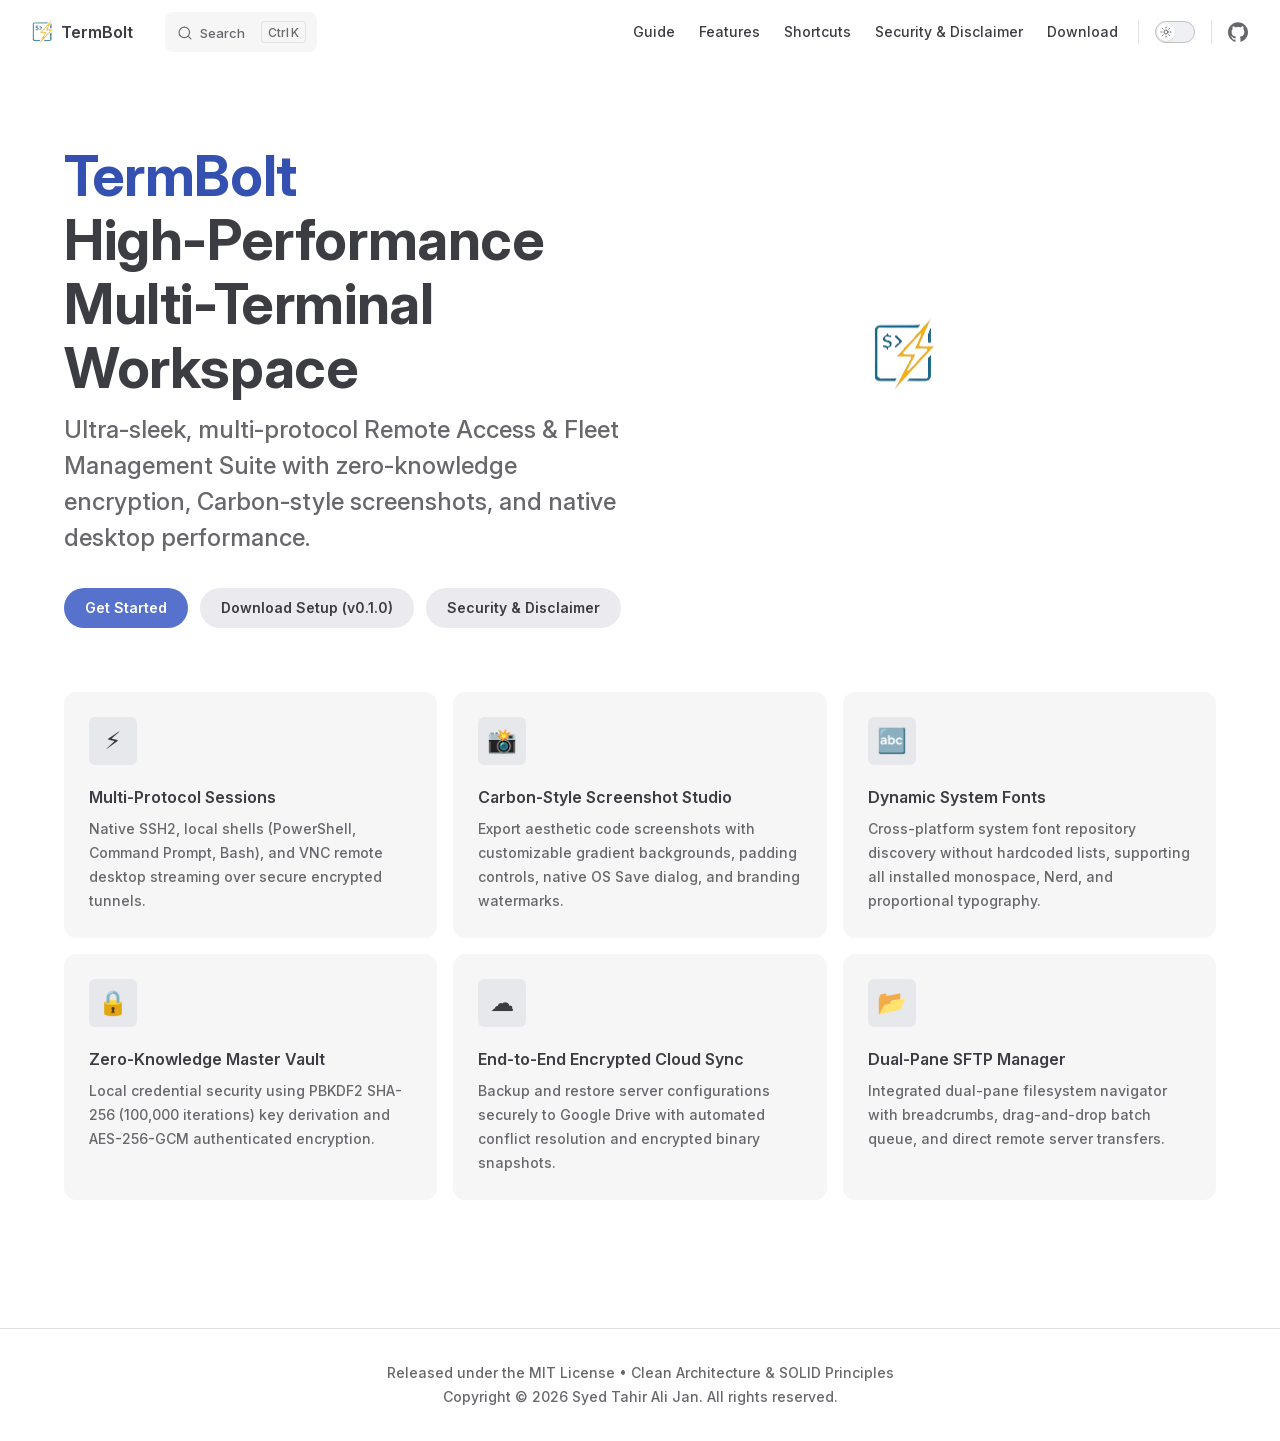
==== index.html @ c415c55a "deploy(docs): update online documentation for termbolt.tahirjan.com [skip ci] stahiralijan/termbolt@" ====
<!DOCTYPE html>
<html lang="en-US" dir="ltr">
  <head>
    <meta charset="utf-8">
    <meta name="viewport" content="width=device-width,initial-scale=1">
    <title>TermBolt</title>
    <meta name="description" content="High-Performance Multi-Terminal Remote Access & Fleet Management Suite">
    <meta name="generator" content="VitePress v1.6.4">
    <link rel="preload stylesheet" href="/assets/style.BhX5jokk.css" as="style">
    <link rel="preload stylesheet" href="/vp-icons.css" as="style">
    
    <script type="module" src="/assets/app.DdvWHDtt.js"></script>
    <link rel="preload" href="/assets/inter-roman-latin.Di8DUHzh.woff2" as="font" type="font/woff2" crossorigin="">
    <link rel="modulepreload" href="/assets/chunks/theme.2-axOR9T.js">
    <link rel="modulepreload" href="/assets/chunks/framework.mRCPFc5l.js">
    <link rel="modulepreload" href="/assets/index.md.B4Oilgg1.lean.js">
    <link rel="icon" type="image/png" href="/logo-32x32.png">
    <meta name="theme-color" content="#4f46e5">
    <meta property="og:type" content="website">
    <meta property="og:locale" content="en">
    <meta property="og:title" content="TermBolt — Remote Access Client">
    <meta property="og:site_name" content="TermBolt">
    <meta property="og:url" content="https://termbolt.tahirjan.com">
    <meta property="og:description" content="High-performance, ultra-sleek, multi-protocol Remote Access &amp; Terminal Management suite for Systems Administrators and Developers.">
    <script id="check-dark-mode">(()=>{const e=localStorage.getItem("vitepress-theme-appearance")||"auto",a=window.matchMedia("(prefers-color-scheme: dark)").matches;(!e||e==="auto"?a:e==="dark")&&document.documentElement.classList.add("dark")})();</script>
    <script id="check-mac-os">document.documentElement.classList.toggle("mac",/Mac|iPhone|iPod|iPad/i.test(navigator.platform));</script>
  </head>
  <body>
    <div id="app"><div class="Layout" data-v-5d98c3a5><!--[--><!--]--><!--[--><span tabindex="-1" data-v-0b0ada53></span><a href="#VPContent" class="VPSkipLink visually-hidden" data-v-0b0ada53>Skip to content</a><!--]--><!----><header class="VPNav" data-v-5d98c3a5 data-v-ae24b3ad><div class="VPNavBar" data-v-ae24b3ad data-v-6aa21345><div class="wrapper" data-v-6aa21345><div class="container" data-v-6aa21345><div class="title" data-v-6aa21345><div class="VPNavBarTitle" data-v-6aa21345 data-v-1168a8e4><a class="title" href="/" data-v-1168a8e4><!--[--><!--]--><!--[--><img class="VPImage logo" src="/logo-32x32.png" alt data-v-8426fc1a><!--]--><span data-v-1168a8e4>TermBolt</span><!--[--><!--]--></a></div></div><div class="content" data-v-6aa21345><div class="content-body" data-v-6aa21345><!--[--><!--]--><div class="VPNavBarSearch search" data-v-6aa21345><!--[--><!----><div id="local-search"><button type="button" class="DocSearch DocSearch-Button" aria-label="Search"><span class="DocSearch-Button-Container"><span class="vp-icon DocSearch-Search-Icon"></span><span class="DocSearch-Button-Placeholder">Search</span></span><span class="DocSearch-Button-Keys"><kbd class="DocSearch-Button-Key"></kbd><kbd class="DocSearch-Button-Key">K</kbd></span></button></div><!--]--></div><nav aria-labelledby="main-nav-aria-label" class="VPNavBarMenu menu" data-v-6aa21345 data-v-dc692963><span id="main-nav-aria-label" class="visually-hidden" data-v-dc692963> Main Navigation </span><!--[--><!--[--><a class="VPLink link VPNavBarMenuLink" href="/guide/getting-started" tabindex="0" data-v-dc692963 data-v-e56f3d57><!--[--><span data-v-e56f3d57>Guide</span><!--]--></a><!--]--><!--[--><a class="VPLink link VPNavBarMenuLink" href="/guide/features" tabindex="0" data-v-dc692963 data-v-e56f3d57><!--[--><span data-v-e56f3d57>Features</span><!--]--></a><!--]--><!--[--><a class="VPLink link VPNavBarMenuLink" href="/guide/shortcuts" tabindex="0" data-v-dc692963 data-v-e56f3d57><!--[--><span data-v-e56f3d57>Shortcuts</span><!--]--></a><!--]--><!--[--><a class="VPLink link VPNavBarMenuLink" href="/guide/security-disclaimer" tabindex="0" data-v-dc692963 data-v-e56f3d57><!--[--><span data-v-e56f3d57>Security & Disclaimer</span><!--]--></a><!--]--><!--[--><a class="VPLink link VPNavBarMenuLink" href="/guide/download" tabindex="0" data-v-dc692963 data-v-e56f3d57><!--[--><span data-v-e56f3d57>Download</span><!--]--></a><!--]--><!--]--></nav><!----><div class="VPNavBarAppearance appearance" data-v-6aa21345 data-v-6c893767><button class="VPSwitch VPSwitchAppearance" type="button" role="switch" title aria-checked="false" data-v-6c893767 data-v-5337faa4 data-v-1d5665e3><span class="check" data-v-1d5665e3><span class="icon" data-v-1d5665e3><!--[--><span class="vpi-sun sun" data-v-5337faa4></span><span class="vpi-moon moon" data-v-5337faa4></span><!--]--></span></span></button></div><div class="VPSocialLinks VPNavBarSocialLinks social-links" data-v-6aa21345 data-v-0394ad82 data-v-7bc22406><!--[--><a class="VPSocialLink no-icon" href="https://github.com/stahiralijan/termbolt-releases" aria-label="github" target="_blank" rel="noopener" data-v-7bc22406 data-v-bd121fe5><span class="vpi-social-github"></span></a><!--]--></div><div class="VPFlyout VPNavBarExtra extra" data-v-6aa21345 data-v-bb2aa2f0 data-v-cf11d7a2><button type="button" class="button" aria-haspopup="true" aria-expanded="false" aria-label="extra navigation" data-v-cf11d7a2><span class="vpi-more-horizontal icon" data-v-cf11d7a2></span></button><div class="menu" data-v-cf11d7a2><div class="VPMenu" data-v-cf11d7a2 data-v-b98bc113><!----><!--[--><!--[--><!----><div class="group" data-v-bb2aa2f0><div class="item appearance" data-v-bb2aa2f0><p class="label" data-v-bb2aa2f0>Appearance</p><div class="appearance-action" data-v-bb2aa2f0><button class="VPSwitch VPSwitchAppearance" type="button" role="switch" title aria-checked="false" data-v-bb2aa2f0 data-v-5337faa4 data-v-1d5665e3><span class="check" data-v-1d5665e3><span class="icon" data-v-1d5665e3><!--[--><span class="vpi-sun sun" data-v-5337faa4></span><span class="vpi-moon moon" data-v-5337faa4></span><!--]--></span></span></button></div></div></div><div class="group" data-v-bb2aa2f0><div class="item social-links" data-v-bb2aa2f0><div class="VPSocialLinks social-links-list" data-v-bb2aa2f0 data-v-7bc22406><!--[--><a class="VPSocialLink no-icon" href="https://github.com/stahiralijan/termbolt-releases" aria-label="github" target="_blank" rel="noopener" data-v-7bc22406 data-v-bd121fe5><span class="vpi-social-github"></span></a><!--]--></div></div></div><!--]--><!--]--></div></div></div><!--[--><!--]--><button type="button" class="VPNavBarHamburger hamburger" aria-label="mobile navigation" aria-expanded="false" aria-controls="VPNavScreen" data-v-6aa21345 data-v-e5dd9c1c><span class="container" data-v-e5dd9c1c><span class="top" data-v-e5dd9c1c></span><span class="middle" data-v-e5dd9c1c></span><span class="bottom" data-v-e5dd9c1c></span></span></button></div></div></div></div><div class="divider" data-v-6aa21345><div class="divider-line" data-v-6aa21345></div></div></div><!----></header><!----><!----><div class="VPContent is-home" id="VPContent" data-v-5d98c3a5 data-v-1428d186><div class="VPHome" data-v-1428d186 data-v-8b561e3d><!--[--><!--]--><div class="VPHero has-image VPHomeHero" data-v-8b561e3d data-v-4f9c455b><div class="container" data-v-4f9c455b><div class="main" data-v-4f9c455b><!--[--><!--]--><!--[--><h1 class="heading" data-v-4f9c455b><span class="name clip" data-v-4f9c455b>TermBolt</span><span class="text" data-v-4f9c455b>High-Performance Multi-Terminal Workspace</span></h1><p class="tagline" data-v-4f9c455b>Ultra-sleek, multi-protocol Remote Access & Fleet Management Suite with zero-knowledge encryption, Carbon-style screenshots, and native desktop performance.</p><!--]--><!--[--><!--]--><div class="actions" data-v-4f9c455b><!--[--><div class="action" data-v-4f9c455b><a class="VPButton medium brand" href="/guide/getting-started" data-v-4f9c455b data-v-fa7799d5>Get Started</a></div><div class="action" data-v-4f9c455b><a class="VPButton medium alt" href="/guide/download" data-v-4f9c455b data-v-fa7799d5>Download Setup (v0.1.0)</a></div><div class="action" data-v-4f9c455b><a class="VPButton medium alt" href="/guide/security-disclaimer" data-v-4f9c455b data-v-fa7799d5>Security &amp; Disclaimer</a></div><!--]--></div><!--[--><!--]--></div><div class="image" data-v-4f9c455b><div class="image-container" data-v-4f9c455b><div class="image-bg" data-v-4f9c455b></div><!--[--><!--[--><img class="VPImage image-src" src="/logo-64x64.png" alt="TermBolt Logo" data-v-8426fc1a><!--]--><!--]--></div></div></div></div><!--[--><!--]--><!--[--><!--]--><div class="VPFeatures VPHomeFeatures" data-v-8b561e3d data-v-a6181336><div class="container" data-v-a6181336><div class="items" data-v-a6181336><!--[--><div class="grid-6 item" data-v-a6181336><div class="VPLink no-icon VPFeature" data-v-a6181336 data-v-a3976bdc><!--[--><article class="box" data-v-a3976bdc><div class="icon" data-v-a3976bdc>⚡</div><h2 class="title" data-v-a3976bdc>Multi-Protocol Sessions</h2><p class="details" data-v-a3976bdc>Native SSH2, local shells (PowerShell, Command Prompt, Bash), and VNC remote desktop streaming over secure encrypted tunnels.</p><!----></article><!--]--></div></div><div class="grid-6 item" data-v-a6181336><div class="VPLink no-icon VPFeature" data-v-a6181336 data-v-a3976bdc><!--[--><article class="box" data-v-a3976bdc><div class="icon" data-v-a3976bdc>📸</div><h2 class="title" data-v-a3976bdc>Carbon-Style Screenshot Studio</h2><p class="details" data-v-a3976bdc>Export aesthetic code screenshots with customizable gradient backgrounds, padding controls, native OS Save dialog, and branding watermarks.</p><!----></article><!--]--></div></div><div class="grid-6 item" data-v-a6181336><div class="VPLink no-icon VPFeature" data-v-a6181336 data-v-a3976bdc><!--[--><article class="box" data-v-a3976bdc><div class="icon" data-v-a3976bdc>🔤</div><h2 class="title" data-v-a3976bdc>Dynamic System Fonts</h2><p class="details" data-v-a3976bdc>Cross-platform system font repository discovery without hardcoded lists, supporting all installed monospace, Nerd, and proportional typography.</p><!----></article><!--]--></div></div><div class="grid-6 item" data-v-a6181336><div class="VPLink no-icon VPFeature" data-v-a6181336 data-v-a3976bdc><!--[--><article class="box" data-v-a3976bdc><div class="icon" data-v-a3976bdc>🔒</div><h2 class="title" data-v-a3976bdc>Zero-Knowledge Master Vault</h2><p class="details" data-v-a3976bdc>Local credential security using PBKDF2 SHA-256 (100,000 iterations) key derivation and AES-256-GCM authenticated encryption.</p><!----></article><!--]--></div></div><div class="grid-6 item" data-v-a6181336><div class="VPLink no-icon VPFeature" data-v-a6181336 data-v-a3976bdc><!--[--><article class="box" data-v-a3976bdc><div class="icon" data-v-a3976bdc>☁️</div><h2 class="title" data-v-a3976bdc>End-to-End Encrypted Cloud Sync</h2><p class="details" data-v-a3976bdc>Backup and restore server configurations securely to Google Drive with automated conflict resolution and encrypted binary snapshots.</p><!----></article><!--]--></div></div><div class="grid-6 item" data-v-a6181336><div class="VPLink no-icon VPFeature" data-v-a6181336 data-v-a3976bdc><!--[--><article class="box" data-v-a3976bdc><div class="icon" data-v-a3976bdc>📂</div><h2 class="title" data-v-a3976bdc>Dual-Pane SFTP Manager</h2><p class="details" data-v-a3976bdc>Integrated dual-pane filesystem navigator with breadcrumbs, drag-and-drop batch queue, and direct remote server transfers.</p><!----></article><!--]--></div></div><!--]--></div></div></div><!--[--><!--]--><div class="vp-doc container" style="" data-v-8b561e3d data-v-8e2d4988><!--[--><div style="position:relative;" data-v-8b561e3d><div></div></div><!--]--></div></div></div><footer class="VPFooter" data-v-5d98c3a5 data-v-e315a0ad><div class="container" data-v-e315a0ad><p class="message" data-v-e315a0ad>Released under the MIT License • Clean Architecture & SOLID Principles</p><p class="copyright" data-v-e315a0ad>Copyright © 2026 Syed Tahir Ali Jan. All rights reserved.</p></div></footer><!--[--><!--]--></div></div>
    <script>window.__VP_HASH_MAP__=JSON.parse("{\"guide_download.md\":\"Bgi9NzKR\",\"guide_features.md\":\"CIAqzpd2\",\"guide_getting-started.md\":\"B62dYmYU\",\"guide_security-disclaimer.md\":\"BkVj3K8o\",\"guide_shortcuts.md\":\"BrjGb_qy\",\"index.md\":\"B4Oilgg1\"}");window.__VP_SITE_DATA__=JSON.parse("{\"lang\":\"en-US\",\"dir\":\"ltr\",\"title\":\"TermBolt\",\"description\":\"High-Performance Multi-Terminal Remote Access & Fleet Management Suite\",\"base\":\"/\",\"head\":[],\"router\":{\"prefetchLinks\":true},\"appearance\":true,\"themeConfig\":{\"logo\":\"/logo-32x32.png\",\"siteTitle\":\"TermBolt\",\"nav\":[{\"text\":\"Guide\",\"link\":\"/guide/getting-started\"},{\"text\":\"Features\",\"link\":\"/guide/features\"},{\"text\":\"Shortcuts\",\"link\":\"/guide/shortcuts\"},{\"text\":\"Security & Disclaimer\",\"link\":\"/guide/security-disclaimer\"},{\"text\":\"Download\",\"link\":\"/guide/download\"}],\"sidebar\":[{\"text\":\"Getting Started\",\"items\":[{\"text\":\"Introduction & Setup\",\"link\":\"/guide/getting-started\"},{\"text\":\"Core Features Tour\",\"link\":\"/guide/features\"},{\"text\":\"Keyboard Shortcuts\",\"link\":\"/guide/shortcuts\"}]},{\"text\":\"Operations & Tools\",\"items\":[{\"text\":\"Terminal Screenshot Studio\",\"link\":\"/guide/features#screenshot-studio\"},{\"text\":\"System Font Management\",\"link\":\"/guide/features#system-fonts\"},{\"text\":\"Encrypted Master Vault\",\"link\":\"/guide/features#master-vault\"},{\"text\":\"Cloud Storage Sync\",\"link\":\"/guide/features#cloud-sync\"},{\"text\":\"Dual-Pane SFTP Manager\",\"link\":\"/guide/features#sftp-manager\"}]},{\"text\":\"Trust & Releases\",\"items\":[{\"text\":\"Security & Disclaimer\",\"link\":\"/guide/security-disclaimer\"},{\"text\":\"Download Latest Release\",\"link\":\"/guide/download\"}]}],\"socialLinks\":[{\"icon\":\"github\",\"link\":\"https://github.com/stahiralijan/termbolt-releases\"}],\"footer\":{\"message\":\"Released under the MIT License • Clean Architecture & SOLID Principles\",\"copyright\":\"Copyright © 2026 Syed Tahir Ali Jan. All rights reserved.\"},\"search\":{\"provider\":\"local\"}},\"locales\":{},\"scrollOffset\":134,\"cleanUrls\":true}");</script>
    
  </body>
</html>
---- assets/style.BhX5jokk.css ----
@font-face{font-family:Inter;font-style:normal;font-weight:100 900;font-display:swap;src:url(/assets/inter-roman-cyrillic-ext.BBPuwvHQ.woff2) format("woff2");unicode-range:U+0460-052F,U+1C80-1C88,U+20B4,U+2DE0-2DFF,U+A640-A69F,U+FE2E-FE2F}@font-face{font-family:Inter;font-style:normal;font-weight:100 900;font-display:swap;src:url(/assets/inter-roman-cyrillic.C5lxZ8CY.woff2) format("woff2");unicode-range:U+0301,U+0400-045F,U+0490-0491,U+04B0-04B1,U+2116}@font-face{font-family:Inter;font-style:normal;font-weight:100 900;font-display:swap;src:url(/assets/inter-roman-greek-ext.CqjqNYQ-.woff2) format("woff2");unicode-range:U+1F00-1FFF}@font-face{font-family:Inter;font-style:normal;font-weight:100 900;font-display:swap;src:url(/assets/inter-roman-greek.BBVDIX6e.woff2) format("woff2");unicode-range:U+0370-0377,U+037A-037F,U+0384-038A,U+038C,U+038E-03A1,U+03A3-03FF}@font-face{font-family:Inter;font-style:normal;font-weight:100 900;font-display:swap;src:url(/assets/inter-roman-vietnamese.BjW4sHH5.woff2) format("woff2");unicode-range:U+0102-0103,U+0110-0111,U+0128-0129,U+0168-0169,U+01A0-01A1,U+01AF-01B0,U+0300-0301,U+0303-0304,U+0308-0309,U+0323,U+0329,U+1EA0-1EF9,U+20AB}@font-face{font-family:Inter;font-style:normal;font-weight:100 900;font-display:swap;src:url(/assets/inter-roman-latin-ext.4ZJIpNVo.woff2) format("woff2");unicode-range:U+0100-02AF,U+0304,U+0308,U+0329,U+1E00-1E9F,U+1EF2-1EFF,U+2020,U+20A0-20AB,U+20AD-20C0,U+2113,U+2C60-2C7F,U+A720-A7FF}@font-face{font-family:Inter;font-style:normal;font-weight:100 900;font-display:swap;src:url(/assets/inter-roman-latin.Di8DUHzh.woff2) format("woff2");unicode-range:U+0000-00FF,U+0131,U+0152-0153,U+02BB-02BC,U+02C6,U+02DA,U+02DC,U+0304,U+0308,U+0329,U+2000-206F,U+2074,U+20AC,U+2122,U+2191,U+2193,U+2212,U+2215,U+FEFF,U+FFFD}@font-face{font-family:Inter;font-style:italic;font-weight:100 900;font-display:swap;src:url(/assets/inter-italic-cyrillic-ext.r48I6akx.woff2) format("woff2");unicode-range:U+0460-052F,U+1C80-1C88,U+20B4,U+2DE0-2DFF,U+A640-A69F,U+FE2E-FE2F}@font-face{font-family:Inter;font-style:italic;font-weight:100 900;font-display:swap;src:url(/assets/inter-italic-cyrillic.By2_1cv3.woff2) format("woff2");unicode-range:U+0301,U+0400-045F,U+0490-0491,U+04B0-04B1,U+2116}@font-face{font-family:Inter;font-style:italic;font-weight:100 900;font-display:swap;src:url(/assets/inter-italic-greek-ext.1u6EdAuj.woff2) format("woff2");unicode-range:U+1F00-1FFF}@font-face{font-family:Inter;font-style:italic;font-weight:100 900;font-display:swap;src:url(/assets/inter-italic-greek.DJ8dCoTZ.woff2) format("woff2");unicode-range:U+0370-0377,U+037A-037F,U+0384-038A,U+038C,U+038E-03A1,U+03A3-03FF}@font-face{font-family:Inter;font-style:italic;font-weight:100 900;font-display:swap;src:url(/assets/inter-italic-vietnamese.BSbpV94h.woff2) format("woff2");unicode-range:U+0102-0103,U+0110-0111,U+0128-0129,U+0168-0169,U+01A0-01A1,U+01AF-01B0,U+0300-0301,U+0303-0304,U+0308-0309,U+0323,U+0329,U+1EA0-1EF9,U+20AB}@font-face{font-family:Inter;font-style:italic;font-weight:100 900;font-display:swap;src:url(/assets/inter-italic-latin-ext.CN1xVJS-.woff2) format("woff2");unicode-range:U+0100-02AF,U+0304,U+0308,U+0329,U+1E00-1E9F,U+1EF2-1EFF,U+2020,U+20A0-20AB,U+20AD-20C0,U+2113,U+2C60-2C7F,U+A720-A7FF}@font-face{font-family:Inter;font-style:italic;font-weight:100 900;font-display:swap;src:url(/assets/inter-italic-latin.C2AdPX0b.woff2) format("woff2");unicode-range:U+0000-00FF,U+0131,U+0152-0153,U+02BB-02BC,U+02C6,U+02DA,U+02DC,U+0304,U+0308,U+0329,U+2000-206F,U+2074,U+20AC,U+2122,U+2191,U+2193,U+2212,U+2215,U+FEFF,U+FFFD}@font-face{font-family:Punctuation SC;font-weight:400;src:local("PingFang SC Regular"),local("Noto Sans CJK SC"),local("Microsoft YaHei");unicode-range:U+201C,U+201D,U+2018,U+2019,U+2E3A,U+2014,U+2013,U+2026,U+00B7,U+007E,U+002F}@font-face{font-family:Punctuation SC;font-weight:500;src:local("PingFang SC Medium"),local("Noto Sans CJK SC"),local("Microsoft YaHei");unicode-range:U+201C,U+201D,U+2018,U+2019,U+2E3A,U+2014,U+2013,U+2026,U+00B7,U+007E,U+002F}@font-face{font-family:Punctuation SC;font-weight:600;src:local("PingFang SC Semibold"),local("Noto Sans CJK SC Bold"),local("Microsoft YaHei Bold");unicode-range:U+201C,U+201D,U+2018,U+2019,U+2E3A,U+2014,U+2013,U+2026,U+00B7,U+007E,U+002F}@font-face{font-family:Punctuation SC;font-weight:700;src:local("PingFang SC Semibold"),local("Noto Sans CJK SC Bold"),local("Microsoft YaHei Bold");unicode-range:U+201C,U+201D,U+2018,U+2019,U+2E3A,U+2014,U+2013,U+2026,U+00B7,U+007E,U+002F}:root{--vp-c-white: #ffffff;--vp-c-black: #000000;--vp-c-neutral: var(--vp-c-black);--vp-c-neutral-inverse: var(--vp-c-white)}.dark{--vp-c-neutral: var(--vp-c-white);--vp-c-neutral-inverse: var(--vp-c-black)}:root{--vp-c-gray-1: #dddde3;--vp-c-gray-2: #e4e4e9;--vp-c-gray-3: #ebebef;--vp-c-gray-soft: rgba(142, 150, 170, .14);--vp-c-indigo-1: #3451b2;--vp-c-indigo-2: #3a5ccc;--vp-c-indigo-3: #5672cd;--vp-c-indigo-soft: rgba(100, 108, 255, .14);--vp-c-purple-1: #6f42c1;--vp-c-purple-2: #7e4cc9;--vp-c-purple-3: #8e5cd9;--vp-c-purple-soft: rgba(159, 122, 234, .14);--vp-c-green-1: #18794e;--vp-c-green-2: #299764;--vp-c-green-3: #30a46c;--vp-c-green-soft: rgba(16, 185, 129, .14);--vp-c-yellow-1: #915930;--vp-c-yellow-2: #946300;--vp-c-yellow-3: #9f6a00;--vp-c-yellow-soft: rgba(234, 179, 8, .14);--vp-c-red-1: #b8272c;--vp-c-red-2: #d5393e;--vp-c-red-3: #e0575b;--vp-c-red-soft: rgba(244, 63, 94, .14);--vp-c-sponsor: #db2777}.dark{--vp-c-gray-1: #515c67;--vp-c-gray-2: #414853;--vp-c-gray-3: #32363f;--vp-c-gray-soft: rgba(101, 117, 133, .16);--vp-c-indigo-1: #a8b1ff;--vp-c-indigo-2: #5c73e7;--vp-c-indigo-3: #3e63dd;--vp-c-indigo-soft: rgba(100, 108, 255, .16);--vp-c-purple-1: #c8abfa;--vp-c-purple-2: #a879e6;--vp-c-purple-3: #8e5cd9;--vp-c-purple-soft: rgba(159, 122, 234, .16);--vp-c-green-1: #3dd68c;--vp-c-green-2: #30a46c;--vp-c-green-3: #298459;--vp-c-green-soft: rgba(16, 185, 129, .16);--vp-c-yellow-1: #f9b44e;--vp-c-yellow-2: #da8b17;--vp-c-yellow-3: #a46a0a;--vp-c-yellow-soft: rgba(234, 179, 8, .16);--vp-c-red-1: #f66f81;--vp-c-red-2: #f14158;--vp-c-red-3: #b62a3c;--vp-c-red-soft: rgba(244, 63, 94, .16)}:root{--vp-c-bg: #ffffff;--vp-c-bg-alt: #f6f6f7;--vp-c-bg-elv: #ffffff;--vp-c-bg-soft: #f6f6f7}.dark{--vp-c-bg: #1b1b1f;--vp-c-bg-alt: #161618;--vp-c-bg-elv: #202127;--vp-c-bg-soft: #202127}:root{--vp-c-border: #c2c2c4;--vp-c-divider: #e2e2e3;--vp-c-gutter: #e2e2e3}.dark{--vp-c-border: #3c3f44;--vp-c-divider: #2e2e32;--vp-c-gutter: #000000}:root{--vp-c-text-1: #3c3c43;--vp-c-text-2: #67676c;--vp-c-text-3: #929295}.dark{--vp-c-text-1: #dfdfd6;--vp-c-text-2: #98989f;--vp-c-text-3: #6a6a71}:root{--vp-c-default-1: var(--vp-c-gray-1);--vp-c-default-2: var(--vp-c-gray-2);--vp-c-default-3: var(--vp-c-gray-3);--vp-c-default-soft: var(--vp-c-gray-soft);--vp-c-brand-1: var(--vp-c-indigo-1);--vp-c-brand-2: var(--vp-c-indigo-2);--vp-c-brand-3: var(--vp-c-indigo-3);--vp-c-brand-soft: var(--vp-c-indigo-soft);--vp-c-brand: var(--vp-c-brand-1);--vp-c-tip-1: var(--vp-c-brand-1);--vp-c-tip-2: var(--vp-c-brand-2);--vp-c-tip-3: var(--vp-c-brand-3);--vp-c-tip-soft: var(--vp-c-brand-soft);--vp-c-note-1: var(--vp-c-brand-1);--vp-c-note-2: var(--vp-c-brand-2);--vp-c-note-3: var(--vp-c-brand-3);--vp-c-note-soft: var(--vp-c-brand-soft);--vp-c-success-1: var(--vp-c-green-1);--vp-c-success-2: var(--vp-c-green-2);--vp-c-success-3: var(--vp-c-green-3);--vp-c-success-soft: var(--vp-c-green-soft);--vp-c-important-1: var(--vp-c-purple-1);--vp-c-important-2: var(--vp-c-purple-2);--vp-c-important-3: var(--vp-c-purple-3);--vp-c-important-soft: var(--vp-c-purple-soft);--vp-c-warning-1: var(--vp-c-yellow-1);--vp-c-warning-2: var(--vp-c-yellow-2);--vp-c-warning-3: var(--vp-c-yellow-3);--vp-c-warning-soft: var(--vp-c-yellow-soft);--vp-c-danger-1: var(--vp-c-red-1);--vp-c-danger-2: var(--vp-c-red-2);--vp-c-danger-3: var(--vp-c-red-3);--vp-c-danger-soft: var(--vp-c-red-soft);--vp-c-caution-1: var(--vp-c-red-1);--vp-c-caution-2: var(--vp-c-red-2);--vp-c-caution-3: var(--vp-c-red-3);--vp-c-caution-soft: var(--vp-c-red-soft)}:root{--vp-font-family-base: "Inter", ui-sans-serif, system-ui, sans-serif, "Apple Color Emoji", "Segoe UI Emoji", "Segoe UI Symbol", "Noto Color Emoji";--vp-font-family-mono: ui-monospace, "Menlo", "Monaco", "Consolas", "Liberation Mono", "Courier New", monospace;font-optical-sizing:auto}:root:where(:lang(zh)){--vp-font-family-base: "Punctuation SC", "Inter", ui-sans-serif, system-ui, sans-serif, "Apple Color Emoji", "Segoe UI Emoji", "Segoe UI Symbol", "Noto Color Emoji"}:root{--vp-shadow-1: 0 1px 2px rgba(0, 0, 0, .04), 0 1px 2px rgba(0, 0, 0, .06);--vp-shadow-2: 0 3px 12px rgba(0, 0, 0, .07), 0 1px 4px rgba(0, 0, 0, .07);--vp-shadow-3: 0 12px 32px rgba(0, 0, 0, .1), 0 2px 6px rgba(0, 0, 0, .08);--vp-shadow-4: 0 14px 44px rgba(0, 0, 0, .12), 0 3px 9px rgba(0, 0, 0, .12);--vp-shadow-5: 0 18px 56px rgba(0, 0, 0, .16), 0 4px 12px rgba(0, 0, 0, .16)}:root{--vp-z-index-footer: 10;--vp-z-index-local-nav: 20;--vp-z-index-nav: 30;--vp-z-index-layout-top: 40;--vp-z-index-backdrop: 50;--vp-z-index-sidebar: 60}@media (min-width: 960px){:root{--vp-z-index-sidebar: 25}}:root{--vp-layout-max-width: 1440px}:root{--vp-header-anchor-symbol: "#"}:root{--vp-code-line-height: 1.7;--vp-code-font-size: .875em;--vp-code-color: var(--vp-c-brand-1);--vp-code-link-color: var(--vp-c-brand-1);--vp-code-link-hover-color: var(--vp-c-brand-2);--vp-code-bg: var(--vp-c-default-soft);--vp-code-block-color: var(--vp-c-text-2);--vp-code-block-bg: var(--vp-c-bg-alt);--vp-code-block-divider-color: var(--vp-c-gutter);--vp-code-lang-color: var(--vp-c-text-3);--vp-code-line-highlight-color: var(--vp-c-default-soft);--vp-code-line-number-color: var(--vp-c-text-3);--vp-code-line-diff-add-color: var(--vp-c-success-soft);--vp-code-line-diff-add-symbol-color: var(--vp-c-success-1);--vp-code-line-diff-remove-color: var(--vp-c-danger-soft);--vp-code-line-diff-remove-symbol-color: var(--vp-c-danger-1);--vp-code-line-warning-color: var(--vp-c-warning-soft);--vp-code-line-error-color: var(--vp-c-danger-soft);--vp-code-copy-code-border-color: var(--vp-c-divider);--vp-code-copy-code-bg: var(--vp-c-bg-soft);--vp-code-copy-code-hover-border-color: var(--vp-c-divider);--vp-code-copy-code-hover-bg: var(--vp-c-bg);--vp-code-copy-code-active-text: var(--vp-c-text-2);--vp-code-copy-copied-text-content: "Copied";--vp-code-tab-divider: var(--vp-code-block-divider-color);--vp-code-tab-text-color: var(--vp-c-text-2);--vp-code-tab-bg: var(--vp-code-block-bg);--vp-code-tab-hover-text-color: var(--vp-c-text-1);--vp-code-tab-active-text-color: var(--vp-c-text-1);--vp-code-tab-active-bar-color: var(--vp-c-brand-1)}:lang(es),:lang(pt){--vp-code-copy-copied-text-content: "Copiado"}:lang(fa){--vp-code-copy-copied-text-content: "کپی شد"}:lang(ko){--vp-code-copy-copied-text-content: "복사됨"}:lang(ru){--vp-code-copy-copied-text-content: "Скопировано"}:lang(zh){--vp-code-copy-copied-text-content: "已复制"}:root{--vp-button-brand-border: transparent;--vp-button-brand-text: var(--vp-c-white);--vp-button-brand-bg: var(--vp-c-brand-3);--vp-button-brand-hover-border: transparent;--vp-button-brand-hover-text: var(--vp-c-white);--vp-button-brand-hover-bg: var(--vp-c-brand-2);--vp-button-brand-active-border: transparent;--vp-button-brand-active-text: var(--vp-c-white);--vp-button-brand-active-bg: var(--vp-c-brand-1);--vp-button-alt-border: transparent;--vp-button-alt-text: var(--vp-c-text-1);--vp-button-alt-bg: var(--vp-c-default-3);--vp-button-alt-hover-border: transparent;--vp-button-alt-hover-text: var(--vp-c-text-1);--vp-button-alt-hover-bg: var(--vp-c-default-2);--vp-button-alt-active-border: transparent;--vp-button-alt-active-text: var(--vp-c-text-1);--vp-button-alt-active-bg: var(--vp-c-default-1);--vp-button-sponsor-border: var(--vp-c-text-2);--vp-button-sponsor-text: var(--vp-c-text-2);--vp-button-sponsor-bg: transparent;--vp-button-sponsor-hover-border: var(--vp-c-sponsor);--vp-button-sponsor-hover-text: var(--vp-c-sponsor);--vp-button-sponsor-hover-bg: transparent;--vp-button-sponsor-active-border: var(--vp-c-sponsor);--vp-button-sponsor-active-text: var(--vp-c-sponsor);--vp-button-sponsor-active-bg: transparent}:root{--vp-custom-block-font-size: 14px;--vp-custom-block-code-font-size: 13px;--vp-custom-block-info-border: transparent;--vp-custom-block-info-text: var(--vp-c-text-1);--vp-custom-block-info-bg: var(--vp-c-default-soft);--vp-custom-block-info-code-bg: var(--vp-c-default-soft);--vp-custom-block-note-border: transparent;--vp-custom-block-note-text: var(--vp-c-text-1);--vp-custom-block-note-bg: var(--vp-c-default-soft);--vp-custom-block-note-code-bg: var(--vp-c-default-soft);--vp-custom-block-tip-border: transparent;--vp-custom-block-tip-text: var(--vp-c-text-1);--vp-custom-block-tip-bg: var(--vp-c-tip-soft);--vp-custom-block-tip-code-bg: var(--vp-c-tip-soft);--vp-custom-block-important-border: transparent;--vp-custom-block-important-text: var(--vp-c-text-1);--vp-custom-block-important-bg: var(--vp-c-important-soft);--vp-custom-block-important-code-bg: var(--vp-c-important-soft);--vp-custom-block-warning-border: transparent;--vp-custom-block-warning-text: var(--vp-c-text-1);--vp-custom-block-warning-bg: var(--vp-c-warning-soft);--vp-custom-block-warning-code-bg: var(--vp-c-warning-soft);--vp-custom-block-danger-border: transparent;--vp-custom-block-danger-text: var(--vp-c-text-1);--vp-custom-block-danger-bg: var(--vp-c-danger-soft);--vp-custom-block-danger-code-bg: var(--vp-c-danger-soft);--vp-custom-block-caution-border: transparent;--vp-custom-block-caution-text: var(--vp-c-text-1);--vp-custom-block-caution-bg: var(--vp-c-caution-soft);--vp-custom-block-caution-code-bg: var(--vp-c-caution-soft);--vp-custom-block-details-border: var(--vp-custom-block-info-border);--vp-custom-block-details-text: var(--vp-custom-block-info-text);--vp-custom-block-details-bg: var(--vp-custom-block-info-bg);--vp-custom-block-details-code-bg: var(--vp-custom-block-info-code-bg)}:root{--vp-input-border-color: var(--vp-c-border);--vp-input-bg-color: var(--vp-c-bg-alt);--vp-input-switch-bg-color: var(--vp-c-default-soft)}:root{--vp-nav-height: 64px;--vp-nav-bg-color: var(--vp-c-bg);--vp-nav-screen-bg-color: var(--vp-c-bg);--vp-nav-logo-height: 24px}.hide-nav{--vp-nav-height: 0px}.hide-nav .VPSidebar{--vp-nav-height: 22px}:root{--vp-local-nav-bg-color: var(--vp-c-bg)}:root{--vp-sidebar-width: 272px;--vp-sidebar-bg-color: var(--vp-c-bg-alt)}:root{--vp-backdrop-bg-color: rgba(0, 0, 0, .6)}:root{--vp-home-hero-name-color: var(--vp-c-brand-1);--vp-home-hero-name-background: transparent;--vp-home-hero-image-background-image: none;--vp-home-hero-image-filter: none}:root{--vp-badge-info-border: transparent;--vp-badge-info-text: var(--vp-c-text-2);--vp-badge-info-bg: var(--vp-c-default-soft);--vp-badge-tip-border: transparent;--vp-badge-tip-text: var(--vp-c-tip-1);--vp-badge-tip-bg: var(--vp-c-tip-soft);--vp-badge-warning-border: transparent;--vp-badge-warning-text: var(--vp-c-warning-1);--vp-badge-warning-bg: var(--vp-c-warning-soft);--vp-badge-danger-border: transparent;--vp-badge-danger-text: var(--vp-c-danger-1);--vp-badge-danger-bg: var(--vp-c-danger-soft)}:root{--vp-carbon-ads-text-color: var(--vp-c-text-1);--vp-carbon-ads-poweredby-color: var(--vp-c-text-2);--vp-carbon-ads-bg-color: var(--vp-c-bg-soft);--vp-carbon-ads-hover-text-color: var(--vp-c-brand-1);--vp-carbon-ads-hover-poweredby-color: var(--vp-c-text-1)}:root{--vp-local-search-bg: var(--vp-c-bg);--vp-local-search-result-bg: var(--vp-c-bg);--vp-local-search-result-border: var(--vp-c-divider);--vp-local-search-result-selected-bg: var(--vp-c-bg);--vp-local-search-result-selected-border: var(--vp-c-brand-1);--vp-local-search-highlight-bg: var(--vp-c-brand-1);--vp-local-search-highlight-text: var(--vp-c-neutral-inverse)}@media (prefers-reduced-motion: reduce){*,:before,:after{animation-delay:-1ms!important;animation-duration:1ms!important;animation-iteration-count:1!important;background-attachment:initial!important;scroll-behavior:auto!important;transition-duration:0s!important;transition-delay:0s!important}}*,:before,:after{box-sizing:border-box}html{line-height:1.4;font-size:16px;-webkit-text-size-adjust:100%}html.dark{color-scheme:dark}body{margin:0;width:100%;min-width:320px;min-height:100vh;line-height:24px;font-family:var(--vp-font-family-base);font-size:16px;font-weight:400;color:var(--vp-c-text-1);background-color:var(--vp-c-bg);font-synthesis:style;text-rendering:optimizeLegibility;-webkit-font-smoothing:antialiased;-moz-osx-font-smoothing:grayscale}main{display:block}h1,h2,h3,h4,h5,h6{margin:0;line-height:24px;font-size:16px;font-weight:400}p{margin:0}strong,b{font-weight:600}a,area,button,[role=button],input,label,select,summary,textarea{touch-action:manipulation}a{color:inherit;text-decoration:inherit}ol,ul{list-style:none;margin:0;padding:0}blockquote{margin:0}pre,code,kbd,samp{font-family:var(--vp-font-family-mono)}img,svg,video,canvas,audio,iframe,embed,object{display:block}figure{margin:0}img,video{max-width:100%;height:auto}button,input,optgroup,select,textarea{border:0;padding:0;line-height:inherit;color:inherit}button{padding:0;font-family:inherit;background-color:transparent;background-image:none}button:enabled,[role=button]:enabled{cursor:pointer}button:focus,button:focus-visible{outline:1px dotted;outline:4px auto -webkit-focus-ring-color}button:focus:not(:focus-visible){outline:none!important}input:focus,textarea:focus,select:focus{outline:none}table{border-collapse:collapse}input{background-color:transparent}input:-ms-input-placeholder,textarea:-ms-input-placeholder{color:var(--vp-c-text-3)}input::-ms-input-placeholder,textarea::-ms-input-placeholder{color:var(--vp-c-text-3)}input::placeholder,textarea::placeholder{color:var(--vp-c-text-3)}input::-webkit-outer-spin-button,input::-webkit-inner-spin-button{-webkit-appearance:none;margin:0}input[type=number]{-moz-appearance:textfield}textarea{resize:vertical}select{-webkit-appearance:none}fieldset{margin:0;padding:0}h1,h2,h3,h4,h5,h6,li,p{overflow-wrap:break-word}vite-error-overlay{z-index:9999}mjx-container{overflow-x:auto}mjx-container>svg{display:inline-block;margin:auto}[class^=vpi-],[class*=" vpi-"],.vp-icon{width:1em;height:1em}[class^=vpi-].bg,[class*=" vpi-"].bg,.vp-icon.bg{background-size:100% 100%;background-color:transparent}[class^=vpi-]:not(.bg),[class*=" vpi-"]:not(.bg),.vp-icon:not(.bg){-webkit-mask:var(--icon) no-repeat;mask:var(--icon) no-repeat;-webkit-mask-size:100% 100%;mask-size:100% 100%;background-color:currentColor;color:inherit}.vpi-align-left{--icon: url("data:image/svg+xml,%3Csvg xmlns='http://www.w3.org/2000/svg' fill='none' stroke='currentColor' stroke-linecap='round' stroke-linejoin='round' stroke-width='2' viewBox='0 0 24 24'%3E%3Cpath d='M21 6H3M15 12H3M17 18H3'/%3E%3C/svg%3E")}.vpi-arrow-right,.vpi-arrow-down,.vpi-arrow-left,.vpi-arrow-up{--icon: url("data:image/svg+xml,%3Csvg xmlns='http://www.w3.org/2000/svg' fill='none' stroke='currentColor' stroke-linecap='round' stroke-linejoin='round' stroke-width='2' viewBox='0 0 24 24'%3E%3Cpath d='M5 12h14M12 5l7 7-7 7'/%3E%3C/svg%3E")}.vpi-chevron-right,.vpi-chevron-down,.vpi-chevron-left,.vpi-chevron-up{--icon: url("data:image/svg+xml,%3Csvg xmlns='http://www.w3.org/2000/svg' fill='none' stroke='currentColor' stroke-linecap='round' stroke-linejoin='round' stroke-width='2' viewBox='0 0 24 24'%3E%3Cpath d='m9 18 6-6-6-6'/%3E%3C/svg%3E")}.vpi-chevron-down,.vpi-arrow-down{transform:rotate(90deg)}.vpi-chevron-left,.vpi-arrow-left{transform:rotate(180deg)}.vpi-chevron-up,.vpi-arrow-up{transform:rotate(-90deg)}.vpi-square-pen{--icon: url("data:image/svg+xml,%3Csvg xmlns='http://www.w3.org/2000/svg' fill='none' stroke='currentColor' stroke-linecap='round' stroke-linejoin='round' stroke-width='2' viewBox='0 0 24 24'%3E%3Cpath d='M12 3H5a2 2 0 0 0-2 2v14a2 2 0 0 0 2 2h14a2 2 0 0 0 2-2v-7'/%3E%3Cpath d='M18.375 2.625a2.121 2.121 0 1 1 3 3L12 15l-4 1 1-4Z'/%3E%3C/svg%3E")}.vpi-plus{--icon: url("data:image/svg+xml,%3Csvg xmlns='http://www.w3.org/2000/svg' fill='none' stroke='currentColor' stroke-linecap='round' stroke-linejoin='round' stroke-width='2' viewBox='0 0 24 24'%3E%3Cpath d='M5 12h14M12 5v14'/%3E%3C/svg%3E")}.vpi-sun{--icon: url("data:image/svg+xml,%3Csvg xmlns='http://www.w3.org/2000/svg' fill='none' stroke='currentColor' stroke-linecap='round' stroke-linejoin='round' stroke-width='2' viewBox='0 0 24 24'%3E%3Ccircle cx='12' cy='12' r='4'/%3E%3Cpath d='M12 2v2M12 20v2M4.93 4.93l1.41 1.41M17.66 17.66l1.41 1.41M2 12h2M20 12h2M6.34 17.66l-1.41 1.41M19.07 4.93l-1.41 1.41'/%3E%3C/svg%3E")}.vpi-moon{--icon: url("data:image/svg+xml,%3Csvg xmlns='http://www.w3.org/2000/svg' fill='none' stroke='currentColor' stroke-linecap='round' stroke-linejoin='round' stroke-width='2' viewBox='0 0 24 24'%3E%3Cpath d='M12 3a6 6 0 0 0 9 9 9 9 0 1 1-9-9Z'/%3E%3C/svg%3E")}.vpi-more-horizontal{--icon: url("data:image/svg+xml,%3Csvg xmlns='http://www.w3.org/2000/svg' fill='none' stroke='currentColor' stroke-linecap='round' stroke-linejoin='round' stroke-width='2' viewBox='0 0 24 24'%3E%3Ccircle cx='12' cy='12' r='1'/%3E%3Ccircle cx='19' cy='12' r='1'/%3E%3Ccircle cx='5' cy='12' r='1'/%3E%3C/svg%3E")}.vpi-languages{--icon: url("data:image/svg+xml,%3Csvg xmlns='http://www.w3.org/2000/svg' fill='none' stroke='currentColor' stroke-linecap='round' stroke-linejoin='round' stroke-width='2' viewBox='0 0 24 24'%3E%3Cpath d='m5 8 6 6M4 14l6-6 2-3M2 5h12M7 2h1M22 22l-5-10-5 10M14 18h6'/%3E%3C/svg%3E")}.vpi-heart{--icon: url("data:image/svg+xml,%3Csvg xmlns='http://www.w3.org/2000/svg' fill='none' stroke='currentColor' stroke-linecap='round' stroke-linejoin='round' stroke-width='2' viewBox='0 0 24 24'%3E%3Cpath d='M19 14c1.49-1.46 3-3.21 3-5.5A5.5 5.5 0 0 0 16.5 3c-1.76 0-3 .5-4.5 2-1.5-1.5-2.74-2-4.5-2A5.5 5.5 0 0 0 2 8.5c0 2.3 1.5 4.05 3 5.5l7 7Z'/%3E%3C/svg%3E")}.vpi-search{--icon: url("data:image/svg+xml,%3Csvg xmlns='http://www.w3.org/2000/svg' fill='none' stroke='currentColor' stroke-linecap='round' stroke-linejoin='round' stroke-width='2' viewBox='0 0 24 24'%3E%3Ccircle cx='11' cy='11' r='8'/%3E%3Cpath d='m21 21-4.3-4.3'/%3E%3C/svg%3E")}.vpi-layout-list{--icon: url("data:image/svg+xml,%3Csvg xmlns='http://www.w3.org/2000/svg' fill='none' stroke='currentColor' stroke-linecap='round' stroke-linejoin='round' stroke-width='2' viewBox='0 0 24 24'%3E%3Crect width='7' height='7' x='3' y='3' rx='1'/%3E%3Crect width='7' height='7' x='3' y='14' rx='1'/%3E%3Cpath d='M14 4h7M14 9h7M14 15h7M14 20h7'/%3E%3C/svg%3E")}.vpi-delete{--icon: url("data:image/svg+xml,%3Csvg xmlns='http://www.w3.org/2000/svg' fill='none' stroke='currentColor' stroke-linecap='round' stroke-linejoin='round' stroke-width='2' viewBox='0 0 24 24'%3E%3Cpath d='M20 5H9l-7 7 7 7h11a2 2 0 0 0 2-2V7a2 2 0 0 0-2-2ZM18 9l-6 6M12 9l6 6'/%3E%3C/svg%3E")}.vpi-corner-down-left{--icon: url("data:image/svg+xml,%3Csvg xmlns='http://www.w3.org/2000/svg' fill='none' stroke='currentColor' stroke-linecap='round' stroke-linejoin='round' stroke-width='2' viewBox='0 0 24 24'%3E%3Cpath d='m9 10-5 5 5 5'/%3E%3Cpath d='M20 4v7a4 4 0 0 1-4 4H4'/%3E%3C/svg%3E")}:root{--vp-icon-copy: url("data:image/svg+xml,%3Csvg xmlns='http://www.w3.org/2000/svg' fill='none' stroke='rgba(128,128,128,1)' stroke-linecap='round' stroke-linejoin='round' stroke-width='2' viewBox='0 0 24 24'%3E%3Crect width='8' height='4' x='8' y='2' rx='1' ry='1'/%3E%3Cpath d='M16 4h2a2 2 0 0 1 2 2v14a2 2 0 0 1-2 2H6a2 2 0 0 1-2-2V6a2 2 0 0 1 2-2h2'/%3E%3C/svg%3E");--vp-icon-copied: url("data:image/svg+xml,%3Csvg xmlns='http://www.w3.org/2000/svg' fill='none' stroke='rgba(128,128,128,1)' stroke-linecap='round' stroke-linejoin='round' stroke-width='2' viewBox='0 0 24 24'%3E%3Crect width='8' height='4' x='8' y='2' rx='1' ry='1'/%3E%3Cpath d='M16 4h2a2 2 0 0 1 2 2v14a2 2 0 0 1-2 2H6a2 2 0 0 1-2-2V6a2 2 0 0 1 2-2h2'/%3E%3Cpath d='m9 14 2 2 4-4'/%3E%3C/svg%3E")}.visually-hidden{position:absolute;width:1px;height:1px;white-space:nowrap;clip:rect(0 0 0 0);clip-path:inset(50%);overflow:hidden}.custom-block{border:1px solid transparent;border-radius:8px;padding:16px 16px 8px;line-height:24px;font-size:var(--vp-custom-block-font-size);color:var(--vp-c-text-2)}.custom-block.info{border-color:var(--vp-custom-block-info-border);color:var(--vp-custom-block-info-text);background-color:var(--vp-custom-block-info-bg)}.custom-block.info a,.custom-block.info code{color:var(--vp-c-brand-1)}.custom-block.info a:hover,.custom-block.info a:hover>code{color:var(--vp-c-brand-2)}.custom-block.info code{background-color:var(--vp-custom-block-info-code-bg)}.custom-block.note{border-color:var(--vp-custom-block-note-border);color:var(--vp-custom-block-note-text);background-color:var(--vp-custom-block-note-bg)}.custom-block.note a,.custom-block.note code{color:var(--vp-c-brand-1)}.custom-block.note a:hover,.custom-block.note a:hover>code{color:var(--vp-c-brand-2)}.custom-block.note code{background-color:var(--vp-custom-block-note-code-bg)}.custom-block.tip{border-color:var(--vp-custom-block-tip-border);color:var(--vp-custom-block-tip-text);background-color:var(--vp-custom-block-tip-bg)}.custom-block.tip a,.custom-block.tip code{color:var(--vp-c-tip-1)}.custom-block.tip a:hover,.custom-block.tip a:hover>code{color:var(--vp-c-tip-2)}.custom-block.tip code{background-color:var(--vp-custom-block-tip-code-bg)}.custom-block.important{border-color:var(--vp-custom-block-important-border);color:var(--vp-custom-block-important-text);background-color:var(--vp-custom-block-important-bg)}.custom-block.important a,.custom-block.important code{color:var(--vp-c-important-1)}.custom-block.important a:hover,.custom-block.important a:hover>code{color:var(--vp-c-important-2)}.custom-block.important code{background-color:var(--vp-custom-block-important-code-bg)}.custom-block.warning{border-color:var(--vp-custom-block-warning-border);color:var(--vp-custom-block-warning-text);background-color:var(--vp-custom-block-warning-bg)}.custom-block.warning a,.custom-block.warning code{color:var(--vp-c-warning-1)}.custom-block.warning a:hover,.custom-block.warning a:hover>code{color:var(--vp-c-warning-2)}.custom-block.warning code{background-color:var(--vp-custom-block-warning-code-bg)}.custom-block.danger{border-color:var(--vp-custom-block-danger-border);color:var(--vp-custom-block-danger-text);background-color:var(--vp-custom-block-danger-bg)}.custom-block.danger a,.custom-block.danger code{color:var(--vp-c-danger-1)}.custom-block.danger a:hover,.custom-block.danger a:hover>code{color:var(--vp-c-danger-2)}.custom-block.danger code{background-color:var(--vp-custom-block-danger-code-bg)}.custom-block.caution{border-color:var(--vp-custom-block-caution-border);color:var(--vp-custom-block-caution-text);background-color:var(--vp-custom-block-caution-bg)}.custom-block.caution a,.custom-block.caution code{color:var(--vp-c-caution-1)}.custom-block.caution a:hover,.custom-block.caution a:hover>code{color:var(--vp-c-caution-2)}.custom-block.caution code{background-color:var(--vp-custom-block-caution-code-bg)}.custom-block.details{border-color:var(--vp-custom-block-details-border);color:var(--vp-custom-block-details-text);background-color:var(--vp-custom-block-details-bg)}.custom-block.details a{color:var(--vp-c-brand-1)}.custom-block.details a:hover,.custom-block.details a:hover>code{color:var(--vp-c-brand-2)}.custom-block.details code{background-color:var(--vp-custom-block-details-code-bg)}.custom-block-title{font-weight:600}.custom-block p+p{margin:8px 0}.custom-block.details summary{margin:0 0 8px;font-weight:700;cursor:pointer;-webkit-user-select:none;user-select:none}.custom-block.details summary+p{margin:8px 0}.custom-block a{color:inherit;font-weight:600;text-decoration:underline;text-underline-offset:2px;transition:opacity .25s}.custom-block a:hover{opacity:.75}.custom-block code{font-size:var(--vp-custom-block-code-font-size)}.custom-block.custom-block th,.custom-block.custom-block blockquote>p{font-size:var(--vp-custom-block-font-size);color:inherit}.dark .vp-code span{color:var(--shiki-dark, inherit)}html:not(.dark) .vp-code span{color:var(--shiki-light, inherit)}.vp-code-group{margin-top:16px}.vp-code-group .tabs{position:relative;display:flex;margin-right:-24px;margin-left:-24px;padding:0 12px;background-color:var(--vp-code-tab-bg);overflow-x:auto;overflow-y:hidden;box-shadow:inset 0 -1px var(--vp-code-tab-divider)}@media (min-width: 640px){.vp-code-group .tabs{margin-right:0;margin-left:0;border-radius:8px 8px 0 0}}.vp-code-group .tabs input{position:fixed;opacity:0;pointer-events:none}.vp-code-group .tabs label{position:relative;display:inline-block;border-bottom:1px solid transparent;padding:0 12px;line-height:48px;font-size:14px;font-weight:500;color:var(--vp-code-tab-text-color);white-space:nowrap;cursor:pointer;transition:color .25s}.vp-code-group .tabs label:after{position:absolute;right:8px;bottom:-1px;left:8px;z-index:1;height:2px;border-radius:2px;content:"";background-color:transparent;transition:background-color .25s}.vp-code-group label:hover{color:var(--vp-code-tab-hover-text-color)}.vp-code-group input:checked+label{color:var(--vp-code-tab-active-text-color)}.vp-code-group input:checked+label:after{background-color:var(--vp-code-tab-active-bar-color)}.vp-code-group div[class*=language-],.vp-block{display:none;margin-top:0!important;border-top-left-radius:0!important;border-top-right-radius:0!important}.vp-code-group div[class*=language-].active,.vp-block.active{display:block}.vp-block{padding:20px 24px}.vp-doc h1,.vp-doc h2,.vp-doc h3,.vp-doc h4,.vp-doc h5,.vp-doc h6{position:relative;font-weight:600;outline:none}.vp-doc h1{letter-spacing:-.02em;line-height:40px;font-size:28px}.vp-doc h2{margin:48px 0 16px;border-top:1px solid var(--vp-c-divider);padding-top:24px;letter-spacing:-.02em;line-height:32px;font-size:24px}.vp-doc h3{margin:32px 0 0;letter-spacing:-.01em;line-height:28px;font-size:20px}.vp-doc h4{margin:24px 0 0;letter-spacing:-.01em;line-height:24px;font-size:18px}.vp-doc .header-anchor{position:absolute;top:0;left:0;margin-left:-.87em;font-weight:500;-webkit-user-select:none;user-select:none;opacity:0;text-decoration:none;transition:color .25s,opacity .25s}.vp-doc .header-anchor:before{content:var(--vp-header-anchor-symbol)}.vp-doc h1:hover .header-anchor,.vp-doc h1 .header-anchor:focus,.vp-doc h2:hover .header-anchor,.vp-doc h2 .header-anchor:focus,.vp-doc h3:hover .header-anchor,.vp-doc h3 .header-anchor:focus,.vp-doc h4:hover .header-anchor,.vp-doc h4 .header-anchor:focus,.vp-doc h5:hover .header-anchor,.vp-doc h5 .header-anchor:focus,.vp-doc h6:hover .header-anchor,.vp-doc h6 .header-anchor:focus{opacity:1}@media (min-width: 768px){.vp-doc h1{letter-spacing:-.02em;line-height:40px;font-size:32px}}.vp-doc h2 .header-anchor{top:24px}.vp-doc p,.vp-doc summary{margin:16px 0}.vp-doc p{line-height:28px}.vp-doc blockquote{margin:16px 0;border-left:2px solid var(--vp-c-divider);padding-left:16px;transition:border-color .5s;color:var(--vp-c-text-2)}.vp-doc blockquote>p{margin:0;font-size:16px;transition:color .5s}.vp-doc a{font-weight:500;color:var(--vp-c-brand-1);text-decoration:underline;text-underline-offset:2px;transition:color .25s,opacity .25s}.vp-doc a:hover{color:var(--vp-c-brand-2)}.vp-doc strong{font-weight:600}.vp-doc ul,.vp-doc ol{padding-left:1.25rem;margin:16px 0}.vp-doc ul{list-style:disc}.vp-doc ol{list-style:decimal}.vp-doc li+li{margin-top:8px}.vp-doc li>ol,.vp-doc li>ul{margin:8px 0 0}.vp-doc table{display:block;border-collapse:collapse;margin:20px 0;overflow-x:auto}.vp-doc tr{background-color:var(--vp-c-bg);border-top:1px solid var(--vp-c-divider);transition:background-color .5s}.vp-doc tr:nth-child(2n){background-color:var(--vp-c-bg-soft)}.vp-doc th,.vp-doc td{border:1px solid var(--vp-c-divider);padding:8px 16px}.vp-doc th{text-align:left;font-size:14px;font-weight:600;color:var(--vp-c-text-2);background-color:var(--vp-c-bg-soft)}.vp-doc td{font-size:14px}.vp-doc hr{margin:16px 0;border:none;border-top:1px solid var(--vp-c-divider)}.vp-doc .custom-block{margin:16px 0}.vp-doc .custom-block p{margin:8px 0;line-height:24px}.vp-doc .custom-block p:first-child{margin:0}.vp-doc .custom-block div[class*=language-]{margin:8px 0;border-radius:8px}.vp-doc .custom-block div[class*=language-] code{font-weight:400;background-color:transparent}.vp-doc .custom-block .vp-code-group .tabs{margin:0;border-radius:8px 8px 0 0}.vp-doc :not(pre,h1,h2,h3,h4,h5,h6)>code{font-size:var(--vp-code-font-size);color:var(--vp-code-color)}.vp-doc :not(pre)>code{border-radius:4px;padding:3px 6px;background-color:var(--vp-code-bg);transition:color .25s,background-color .5s}.vp-doc a>code{color:var(--vp-code-link-color)}.vp-doc a:hover>code{color:var(--vp-code-link-hover-color)}.vp-doc h1>code,.vp-doc h2>code,.vp-doc h3>code,.vp-doc h4>code{font-size:.9em}.vp-doc div[class*=language-],.vp-block{position:relative;margin:16px -24px;background-color:var(--vp-code-block-bg);overflow-x:auto;transition:background-color .5s}@media (min-width: 640px){.vp-doc div[class*=language-],.vp-block{border-radius:8px;margin:16px 0}}@media (max-width: 639px){.vp-doc li div[class*=language-]{border-radius:8px 0 0 8px}}.vp-doc div[class*=language-]+div[class*=language-],.vp-doc div[class$=-api]+div[class*=language-],.vp-doc div[class*=language-]+div[class$=-api]>div[class*=language-]{margin-top:-8px}.vp-doc [class*=language-] pre,.vp-doc [class*=language-] code{direction:ltr;text-align:left;white-space:pre;word-spacing:normal;word-break:normal;word-wrap:normal;-moz-tab-size:4;-o-tab-size:4;tab-size:4;-webkit-hyphens:none;-moz-hyphens:none;-ms-hyphens:none;hyphens:none}.vp-doc [class*=language-] pre{position:relative;z-index:1;margin:0;padding:20px 0;background:transparent;overflow-x:auto}.vp-doc [class*=language-] code{display:block;padding:0 24px;width:fit-content;min-width:100%;line-height:var(--vp-code-line-height);font-size:var(--vp-code-font-size);color:var(--vp-code-block-color);transition:color .5s}.vp-doc [class*=language-] code .highlighted{background-color:var(--vp-code-line-highlight-color);transition:background-color .5s;margin:0 -24px;padding:0 24px;width:calc(100% + 48px);display:inline-block}.vp-doc [class*=language-] code .highlighted.error{background-color:var(--vp-code-line-error-color)}.vp-doc [class*=language-] code .highlighted.warning{background-color:var(--vp-code-line-warning-color)}.vp-doc [class*=language-] code .diff{transition:background-color .5s;margin:0 -24px;padding:0 24px;width:calc(100% + 48px);display:inline-block}.vp-doc [class*=language-] code .diff:before{position:absolute;left:10px}.vp-doc [class*=language-] .has-focused-lines .line:not(.has-focus){filter:blur(.095rem);opacity:.4;transition:filter .35s,opacity .35s}.vp-doc [class*=language-] .has-focused-lines .line:not(.has-focus){opacity:.7;transition:filter .35s,opacity .35s}.vp-doc [class*=language-]:hover .has-focused-lines .line:not(.has-focus){filter:blur(0);opacity:1}.vp-doc [class*=language-] code .diff.remove{background-color:var(--vp-code-line-diff-remove-color);opacity:.7}.vp-doc [class*=language-] code .diff.remove:before{content:"-";color:var(--vp-code-line-diff-remove-symbol-color)}.vp-doc [class*=language-] code .diff.add{background-color:var(--vp-code-line-diff-add-color)}.vp-doc [class*=language-] code .diff.add:before{content:"+";color:var(--vp-code-line-diff-add-symbol-color)}.vp-doc div[class*=language-].line-numbers-mode{padding-left:32px}.vp-doc .line-numbers-wrapper{position:absolute;top:0;bottom:0;left:0;z-index:3;border-right:1px solid var(--vp-code-block-divider-color);padding-top:20px;width:32px;text-align:center;font-family:var(--vp-font-family-mono);line-height:var(--vp-code-line-height);font-size:var(--vp-code-font-size);color:var(--vp-code-line-number-color);transition:border-color .5s,color .5s}.vp-doc [class*=language-]>button.copy{direction:ltr;position:absolute;top:12px;right:12px;z-index:3;border:1px solid var(--vp-code-copy-code-border-color);border-radius:4px;width:40px;height:40px;background-color:var(--vp-code-copy-code-bg);opacity:0;cursor:pointer;background-image:var(--vp-icon-copy);background-position:50%;background-size:20px;background-repeat:no-repeat;transition:border-color .25s,background-color .25s,opacity .25s}.vp-doc [class*=language-]:hover>button.copy,.vp-doc [class*=language-]>button.copy:focus{opacity:1}.vp-doc [class*=language-]>button.copy:hover,.vp-doc [class*=language-]>button.copy.copied{border-color:var(--vp-code-copy-code-hover-border-color);background-color:var(--vp-code-copy-code-hover-bg)}.vp-doc [class*=language-]>button.copy.copied,.vp-doc [class*=language-]>button.copy:hover.copied{border-radius:0 4px 4px 0;background-color:var(--vp-code-copy-code-hover-bg);background-image:var(--vp-icon-copied)}.vp-doc [class*=language-]>button.copy.copied:before,.vp-doc [class*=language-]>button.copy:hover.copied:before{position:relative;top:-1px;transform:translate(calc(-100% - 1px));display:flex;justify-content:center;align-items:center;border:1px solid var(--vp-code-copy-code-hover-border-color);border-right:0;border-radius:4px 0 0 4px;padding:0 10px;width:fit-content;height:40px;text-align:center;font-size:12px;font-weight:500;color:var(--vp-code-copy-code-active-text);background-color:var(--vp-code-copy-code-hover-bg);white-space:nowrap;content:var(--vp-code-copy-copied-text-content)}.vp-doc [class*=language-]>span.lang{position:absolute;top:2px;right:8px;z-index:2;font-size:12px;font-weight:500;-webkit-user-select:none;user-select:none;color:var(--vp-code-lang-color);transition:color .4s,opacity .4s}.vp-doc [class*=language-]:hover>button.copy+span.lang,.vp-doc [class*=language-]>button.copy:focus+span.lang{opacity:0}.vp-doc .VPTeamMembers{margin-top:24px}.vp-doc .VPTeamMembers.small.count-1 .container{margin:0!important;max-width:calc((100% - 24px)/2)!important}.vp-doc .VPTeamMembers.small.count-2 .container,.vp-doc .VPTeamMembers.small.count-3 .container{max-width:100%!important}.vp-doc .VPTeamMembers.medium.count-1 .container{margin:0!important;max-width:calc((100% - 24px)/2)!important}:is(.vp-external-link-icon,.vp-doc a[href*="://"],.vp-doc a[target=_blank]):not(:is(.no-icon,svg a,:has(img,svg))):after{display:inline-block;margin-top:-1px;margin-left:4px;width:11px;height:11px;background:currentColor;color:var(--vp-c-text-3);flex-shrink:0;--icon: url("data:image/svg+xml, %3Csvg xmlns='http://www.w3.org/2000/svg' viewBox='0 0 24 24' %3E%3Cpath d='M0 0h24v24H0V0z' fill='none' /%3E%3Cpath d='M9 5v2h6.59L4 18.59 5.41 20 17 8.41V15h2V5H9z' /%3E%3C/svg%3E");-webkit-mask-image:var(--icon);mask-image:var(--icon)}.vp-external-link-icon:after{content:""}.external-link-icon-enabled :is(.vp-doc a[href*="://"],.vp-doc a[target=_blank]):not(:is(.no-icon,svg a,:has(img,svg))):after{content:"";color:currentColor}.vp-sponsor{border-radius:16px;overflow:hidden}.vp-sponsor.aside{border-radius:12px}.vp-sponsor-section+.vp-sponsor-section{margin-top:4px}.vp-sponsor-tier{margin:0 0 4px!important;text-align:center;letter-spacing:1px!important;line-height:24px;width:100%;font-weight:600;color:var(--vp-c-text-2);background-color:var(--vp-c-bg-soft)}.vp-sponsor.normal .vp-sponsor-tier{padding:13px 0 11px;font-size:14px}.vp-sponsor.aside .vp-sponsor-tier{padding:9px 0 7px;font-size:12px}.vp-sponsor-grid+.vp-sponsor-tier{margin-top:4px}.vp-sponsor-grid{display:flex;flex-wrap:wrap;gap:4px}.vp-sponsor-grid.xmini .vp-sponsor-grid-link{height:64px}.vp-sponsor-grid.xmini .vp-sponsor-grid-image{max-width:64px;max-height:22px}.vp-sponsor-grid.mini .vp-sponsor-grid-link{height:72px}.vp-sponsor-grid.mini .vp-sponsor-grid-image{max-width:96px;max-height:24px}.vp-sponsor-grid.small .vp-sponsor-grid-link{height:96px}.vp-sponsor-grid.small .vp-sponsor-grid-image{max-width:96px;max-height:24px}.vp-sponsor-grid.medium .vp-sponsor-grid-link{height:112px}.vp-sponsor-grid.medium .vp-sponsor-grid-image{max-width:120px;max-height:36px}.vp-sponsor-grid.big .vp-sponsor-grid-link{height:184px}.vp-sponsor-grid.big .vp-sponsor-grid-image{max-width:192px;max-height:56px}.vp-sponsor-grid[data-vp-grid="2"] .vp-sponsor-grid-item{width:calc((100% - 4px)/2)}.vp-sponsor-grid[data-vp-grid="3"] .vp-sponsor-grid-item{width:calc((100% - 4px * 2) / 3)}.vp-sponsor-grid[data-vp-grid="4"] .vp-sponsor-grid-item{width:calc((100% - 12px)/4)}.vp-sponsor-grid[data-vp-grid="5"] .vp-sponsor-grid-item{width:calc((100% - 16px)/5)}.vp-sponsor-grid[data-vp-grid="6"] .vp-sponsor-grid-item{width:calc((100% - 4px * 5) / 6)}.vp-sponsor-grid-item{flex-shrink:0;width:100%;background-color:var(--vp-c-bg-soft);transition:background-color .25s}.vp-sponsor-grid-item:hover{background-color:var(--vp-c-default-soft)}.vp-sponsor-grid-item:hover .vp-sponsor-grid-image{filter:grayscale(0) invert(0)}.vp-sponsor-grid-item.empty:hover{background-color:var(--vp-c-bg-soft)}.dark .vp-sponsor-grid-item:hover{background-color:var(--vp-c-white)}.dark .vp-sponsor-grid-item.empty:hover{background-color:var(--vp-c-bg-soft)}.vp-sponsor-grid-link{display:flex}.vp-sponsor-grid-box{display:flex;justify-content:center;align-items:center;width:100%}.vp-sponsor-grid-image{max-width:100%;filter:grayscale(1);transition:filter .25s}.dark .vp-sponsor-grid-image{filter:grayscale(1) invert(1)}.VPBadge{display:inline-block;margin-left:2px;border:1px solid transparent;border-radius:12px;padding:0 10px;line-height:22px;font-size:12px;font-weight:500;transform:translateY(-2px)}.VPBadge.small{padding:0 6px;line-height:18px;font-size:10px;transform:translateY(-8px)}.VPDocFooter .VPBadge{display:none}.vp-doc h1>.VPBadge{margin-top:4px;vertical-align:top}.vp-doc h2>.VPBadge{margin-top:3px;padding:0 8px;vertical-align:top}.vp-doc h3>.VPBadge{vertical-align:middle}.vp-doc h4>.VPBadge,.vp-doc h5>.VPBadge,.vp-doc h6>.VPBadge{vertical-align:middle;line-height:18px}.VPBadge.info{border-color:var(--vp-badge-info-border);color:var(--vp-badge-info-text);background-color:var(--vp-badge-info-bg)}.VPBadge.tip{border-color:var(--vp-badge-tip-border);color:var(--vp-badge-tip-text);background-color:var(--vp-badge-tip-bg)}.VPBadge.warning{border-color:var(--vp-badge-warning-border);color:var(--vp-badge-warning-text);background-color:var(--vp-badge-warning-bg)}.VPBadge.danger{border-color:var(--vp-badge-danger-border);color:var(--vp-badge-danger-text);background-color:var(--vp-badge-danger-bg)}.VPBackdrop[data-v-c79a1216]{position:fixed;top:0;right:0;bottom:0;left:0;z-index:var(--vp-z-index-backdrop);background:var(--vp-backdrop-bg-color);transition:opacity .5s}.VPBackdrop.fade-enter-from[data-v-c79a1216],.VPBackdrop.fade-leave-to[data-v-c79a1216]{opacity:0}.VPBackdrop.fade-leave-active[data-v-c79a1216]{transition-duration:.25s}@media (min-width: 1280px){.VPBackdrop[data-v-c79a1216]{display:none}}.NotFound[data-v-d6be1790]{padding:64px 24px 96px;text-align:center}@media (min-width: 768px){.NotFound[data-v-d6be1790]{padding:96px 32px 168px}}.code[data-v-d6be1790]{line-height:64px;font-size:64px;font-weight:600}.title[data-v-d6be1790]{padding-top:12px;letter-spacing:2px;line-height:20px;font-size:20px;font-weight:700}.divider[data-v-d6be1790]{margin:24px auto 18px;width:64px;height:1px;background-color:var(--vp-c-divider)}.quote[data-v-d6be1790]{margin:0 auto;max-width:256px;font-size:14px;font-weight:500;color:var(--vp-c-text-2)}.action[data-v-d6be1790]{padding-top:20px}.link[data-v-d6be1790]{display:inline-block;border:1px solid var(--vp-c-brand-1);border-radius:16px;padding:3px 16px;font-size:14px;font-weight:500;color:var(--vp-c-brand-1);transition:border-color .25s,color .25s}.link[data-v-d6be1790]:hover{border-color:var(--vp-c-brand-2);color:var(--vp-c-brand-2)}.root[data-v-b933a997]{position:relative;z-index:1}.nested[data-v-b933a997]{padding-right:16px;padding-left:16px}.outline-link[data-v-b933a997]{display:block;line-height:32px;font-size:14px;font-weight:400;color:var(--vp-c-text-2);white-space:nowrap;overflow:hidden;text-overflow:ellipsis;transition:color .5s}.outline-link[data-v-b933a997]:hover,.outline-link.active[data-v-b933a997]{color:var(--vp-c-text-1);transition:color .25s}.outline-link.nested[data-v-b933a997]{padding-left:13px}.VPDocAsideOutline[data-v-a5bbad30]{display:none}.VPDocAsideOutline.has-outline[data-v-a5bbad30]{display:block}.content[data-v-a5bbad30]{position:relative;border-left:1px solid var(--vp-c-divider);padding-left:16px;font-size:13px;font-weight:500}.outline-marker[data-v-a5bbad30]{position:absolute;top:32px;left:-1px;z-index:0;opacity:0;width:2px;border-radius:2px;height:18px;background-color:var(--vp-c-brand-1);transition:top .25s cubic-bezier(0,1,.5,1),background-color .5s,opacity .25s}.outline-title[data-v-a5bbad30]{line-height:32px;font-size:14px;font-weight:600}.VPDocAside[data-v-3f215769]{display:flex;flex-direction:column;flex-grow:1}.spacer[data-v-3f215769]{flex-grow:1}.VPDocAside[data-v-3f215769] .spacer+.VPDocAsideSponsors,.VPDocAside[data-v-3f215769] .spacer+.VPDocAsideCarbonAds{margin-top:24px}.VPDocAside[data-v-3f215769] .VPDocAsideSponsors+.VPDocAsideCarbonAds{margin-top:16px}.VPLastUpdated[data-v-e98dd255]{line-height:24px;font-size:14px;font-weight:500;color:var(--vp-c-text-2)}@media (min-width: 640px){.VPLastUpdated[data-v-e98dd255]{line-height:32px;font-size:14px;font-weight:500}}.VPDocFooter[data-v-e257564d]{margin-top:64px}.edit-info[data-v-e257564d]{padding-bottom:18px}@media (min-width: 640px){.edit-info[data-v-e257564d]{display:flex;justify-content:space-between;align-items:center;padding-bottom:14px}}.edit-link-button[data-v-e257564d]{display:flex;align-items:center;border:0;line-height:32px;font-size:14px;font-weight:500;color:var(--vp-c-brand-1);transition:color .25s}.edit-link-button[data-v-e257564d]:hover{color:var(--vp-c-brand-2)}.edit-link-icon[data-v-e257564d]{margin-right:8px}.prev-next[data-v-e257564d]{border-top:1px solid var(--vp-c-divider);padding-top:24px;display:grid;grid-row-gap:8px}@media (min-width: 640px){.prev-next[data-v-e257564d]{grid-template-columns:repeat(2,1fr);grid-column-gap:16px}}.pager-link[data-v-e257564d]{display:block;border:1px solid var(--vp-c-divider);border-radius:8px;padding:11px 16px 13px;width:100%;height:100%;transition:border-color .25s}.pager-link[data-v-e257564d]:hover{border-color:var(--vp-c-brand-1)}.pager-link.next[data-v-e257564d]{margin-left:auto;text-align:right}.desc[data-v-e257564d]{display:block;line-height:20px;font-size:12px;font-weight:500;color:var(--vp-c-text-2)}.title[data-v-e257564d]{display:block;line-height:20px;font-size:14px;font-weight:500;color:var(--vp-c-brand-1);transition:color .25s}.VPDoc[data-v-39a288b8]{padding:32px 24px 96px;width:100%}@media (min-width: 768px){.VPDoc[data-v-39a288b8]{padding:48px 32px 128px}}@media (min-width: 960px){.VPDoc[data-v-39a288b8]{padding:48px 32px 0}.VPDoc:not(.has-sidebar) .container[data-v-39a288b8]{display:flex;justify-content:center;max-width:992px}.VPDoc:not(.has-sidebar) .content[data-v-39a288b8]{max-width:752px}}@media (min-width: 1280px){.VPDoc .container[data-v-39a288b8]{display:flex;justify-content:center}.VPDoc .aside[data-v-39a288b8]{display:block}}@media (min-width: 1440px){.VPDoc:not(.has-sidebar) .content[data-v-39a288b8]{max-width:784px}.VPDoc:not(.has-sidebar) .container[data-v-39a288b8]{max-width:1104px}}.container[data-v-39a288b8]{margin:0 auto;width:100%}.aside[data-v-39a288b8]{position:relative;display:none;order:2;flex-grow:1;padding-left:32px;width:100%;max-width:256px}.left-aside[data-v-39a288b8]{order:1;padding-left:unset;padding-right:32px}.aside-container[data-v-39a288b8]{position:fixed;top:0;padding-top:calc(var(--vp-nav-height) + var(--vp-layout-top-height, 0px) + var(--vp-doc-top-height, 0px) + 48px);width:224px;height:100vh;overflow-x:hidden;overflow-y:auto;scrollbar-width:none}.aside-container[data-v-39a288b8]::-webkit-scrollbar{display:none}.aside-curtain[data-v-39a288b8]{position:fixed;bottom:0;z-index:10;width:224px;height:32px;background:linear-gradient(transparent,var(--vp-c-bg) 70%)}.aside-content[data-v-39a288b8]{display:flex;flex-direction:column;min-height:calc(100vh - (var(--vp-nav-height) + var(--vp-layout-top-height, 0px) + 48px));padding-bottom:32px}.content[data-v-39a288b8]{position:relative;margin:0 auto;width:100%}@media (min-width: 960px){.content[data-v-39a288b8]{padding:0 32px 128px}}@media (min-width: 1280px){.content[data-v-39a288b8]{order:1;margin:0;min-width:640px}}.content-container[data-v-39a288b8]{margin:0 auto}.VPDoc.has-aside .content-container[data-v-39a288b8]{max-width:688px}.VPButton[data-v-fa7799d5]{display:inline-block;border:1px solid transparent;text-align:center;font-weight:600;white-space:nowrap;transition:color .25s,border-color .25s,background-color .25s}.VPButton[data-v-fa7799d5]:active{transition:color .1s,border-color .1s,background-color .1s}.VPButton.medium[data-v-fa7799d5]{border-radius:20px;padding:0 20px;line-height:38px;font-size:14px}.VPButton.big[data-v-fa7799d5]{border-radius:24px;padding:0 24px;line-height:46px;font-size:16px}.VPButton.brand[data-v-fa7799d5]{border-color:var(--vp-button-brand-border);color:var(--vp-button-brand-text);background-color:var(--vp-button-brand-bg)}.VPButton.brand[data-v-fa7799d5]:hover{border-color:var(--vp-button-brand-hover-border);color:var(--vp-button-brand-hover-text);background-color:var(--vp-button-brand-hover-bg)}.VPButton.brand[data-v-fa7799d5]:active{border-color:var(--vp-button-brand-active-border);color:var(--vp-button-brand-active-text);background-color:var(--vp-button-brand-active-bg)}.VPButton.alt[data-v-fa7799d5]{border-color:var(--vp-button-alt-border);color:var(--vp-button-alt-text);background-color:var(--vp-button-alt-bg)}.VPButton.alt[data-v-fa7799d5]:hover{border-color:var(--vp-button-alt-hover-border);color:var(--vp-button-alt-hover-text);background-color:var(--vp-button-alt-hover-bg)}.VPButton.alt[data-v-fa7799d5]:active{border-color:var(--vp-button-alt-active-border);color:var(--vp-button-alt-active-text);background-color:var(--vp-button-alt-active-bg)}.VPButton.sponsor[data-v-fa7799d5]{border-color:var(--vp-button-sponsor-border);color:var(--vp-button-sponsor-text);background-color:var(--vp-button-sponsor-bg)}.VPButton.sponsor[data-v-fa7799d5]:hover{border-color:var(--vp-button-sponsor-hover-border);color:var(--vp-button-sponsor-hover-text);background-color:var(--vp-button-sponsor-hover-bg)}.VPButton.sponsor[data-v-fa7799d5]:active{border-color:var(--vp-button-sponsor-active-border);color:var(--vp-button-sponsor-active-text);background-color:var(--vp-button-sponsor-active-bg)}html:not(.dark) .VPImage.dark[data-v-8426fc1a]{display:none}.dark .VPImage.light[data-v-8426fc1a]{display:none}.VPHero[data-v-4f9c455b]{margin-top:calc((var(--vp-nav-height) + var(--vp-layout-top-height, 0px)) * -1);padding:calc(var(--vp-nav-height) + var(--vp-layout-top-height, 0px) + 48px) 24px 48px}@media (min-width: 640px){.VPHero[data-v-4f9c455b]{padding:calc(var(--vp-nav-height) + var(--vp-layout-top-height, 0px) + 80px) 48px 64px}}@media (min-width: 960px){.VPHero[data-v-4f9c455b]{padding:calc(var(--vp-nav-height) + var(--vp-layout-top-height, 0px) + 80px) 64px 64px}}.container[data-v-4f9c455b]{display:flex;flex-direction:column;margin:0 auto;max-width:1152px}@media (min-width: 960px){.container[data-v-4f9c455b]{flex-direction:row}}.main[data-v-4f9c455b]{position:relative;z-index:10;order:2;flex-grow:1;flex-shrink:0}.VPHero.has-image .container[data-v-4f9c455b]{text-align:center}@media (min-width: 960px){.VPHero.has-image .container[data-v-4f9c455b]{text-align:left}}@media (min-width: 960px){.main[data-v-4f9c455b]{order:1;width:calc((100% / 3) * 2)}.VPHero.has-image .main[data-v-4f9c455b]{max-width:592px}}.heading[data-v-4f9c455b]{display:flex;flex-direction:column}.name[data-v-4f9c455b],.text[data-v-4f9c455b]{width:fit-content;max-width:392px;letter-spacing:-.4px;line-height:40px;font-size:32px;font-weight:700;white-space:pre-wrap}.VPHero.has-image .name[data-v-4f9c455b],.VPHero.has-image .text[data-v-4f9c455b]{margin:0 auto}.name[data-v-4f9c455b]{color:var(--vp-home-hero-name-color)}.clip[data-v-4f9c455b]{background:var(--vp-home-hero-name-background);-webkit-background-clip:text;background-clip:text;-webkit-text-fill-color:var(--vp-home-hero-name-color)}@media (min-width: 640px){.name[data-v-4f9c455b],.text[data-v-4f9c455b]{max-width:576px;line-height:56px;font-size:48px}}@media (min-width: 960px){.name[data-v-4f9c455b],.text[data-v-4f9c455b]{line-height:64px;font-size:56px}.VPHero.has-image .name[data-v-4f9c455b],.VPHero.has-image .text[data-v-4f9c455b]{margin:0}}.tagline[data-v-4f9c455b]{padding-top:8px;max-width:392px;line-height:28px;font-size:18px;font-weight:500;white-space:pre-wrap;color:var(--vp-c-text-2)}.VPHero.has-image .tagline[data-v-4f9c455b]{margin:0 auto}@media (min-width: 640px){.tagline[data-v-4f9c455b]{padding-top:12px;max-width:576px;line-height:32px;font-size:20px}}@media (min-width: 960px){.tagline[data-v-4f9c455b]{line-height:36px;font-size:24px}.VPHero.has-image .tagline[data-v-4f9c455b]{margin:0}}.actions[data-v-4f9c455b]{display:flex;flex-wrap:wrap;margin:-6px;padding-top:24px}.VPHero.has-image .actions[data-v-4f9c455b]{justify-content:center}@media (min-width: 640px){.actions[data-v-4f9c455b]{padding-top:32px}}@media (min-width: 960px){.VPHero.has-image .actions[data-v-4f9c455b]{justify-content:flex-start}}.action[data-v-4f9c455b]{flex-shrink:0;padding:6px}.image[data-v-4f9c455b]{order:1;margin:-76px -24px -48px}@media (min-width: 640px){.image[data-v-4f9c455b]{margin:-108px -24px -48px}}@media (min-width: 960px){.image[data-v-4f9c455b]{flex-grow:1;order:2;margin:0;min-height:100%}}.image-container[data-v-4f9c455b]{position:relative;margin:0 auto;width:320px;height:320px}@media (min-width: 640px){.image-container[data-v-4f9c455b]{width:392px;height:392px}}@media (min-width: 960px){.image-container[data-v-4f9c455b]{display:flex;justify-content:center;align-items:center;width:100%;height:100%;transform:translate(-32px,-32px)}}.image-bg[data-v-4f9c455b]{position:absolute;top:50%;left:50%;border-radius:50%;width:192px;height:192px;background-image:var(--vp-home-hero-image-background-image);filter:var(--vp-home-hero-image-filter);transform:translate(-50%,-50%)}@media (min-width: 640px){.image-bg[data-v-4f9c455b]{width:256px;height:256px}}@media (min-width: 960px){.image-bg[data-v-4f9c455b]{width:320px;height:320px}}[data-v-4f9c455b] .image-src{position:absolute;top:50%;left:50%;max-width:192px;max-height:192px;transform:translate(-50%,-50%)}@media (min-width: 640px){[data-v-4f9c455b] .image-src{max-width:256px;max-height:256px}}@media (min-width: 960px){[data-v-4f9c455b] .image-src{max-width:320px;max-height:320px}}.VPFeature[data-v-a3976bdc]{display:block;border:1px solid var(--vp-c-bg-soft);border-radius:12px;height:100%;background-color:var(--vp-c-bg-soft);transition:border-color .25s,background-color .25s}.VPFeature.link[data-v-a3976bdc]:hover{border-color:var(--vp-c-brand-1)}.box[data-v-a3976bdc]{display:flex;flex-direction:column;padding:24px;height:100%}.box[data-v-a3976bdc]>.VPImage{margin-bottom:20px}.icon[data-v-a3976bdc]{display:flex;justify-content:center;align-items:center;margin-bottom:20px;border-radius:6px;background-color:var(--vp-c-default-soft);width:48px;height:48px;font-size:24px;transition:background-color .25s}.title[data-v-a3976bdc]{line-height:24px;font-size:16px;font-weight:600}.details[data-v-a3976bdc]{flex-grow:1;padding-top:8px;line-height:24px;font-size:14px;font-weight:500;color:var(--vp-c-text-2)}.link-text[data-v-a3976bdc]{padding-top:8px}.link-text-value[data-v-a3976bdc]{display:flex;align-items:center;font-size:14px;font-weight:500;color:var(--vp-c-brand-1)}.link-text-icon[data-v-a3976bdc]{margin-left:6px}.VPFeatures[data-v-a6181336]{position:relative;padding:0 24px}@media (min-width: 640px){.VPFeatures[data-v-a6181336]{padding:0 48px}}@media (min-width: 960px){.VPFeatures[data-v-a6181336]{padding:0 64px}}.container[data-v-a6181336]{margin:0 auto;max-width:1152px}.items[data-v-a6181336]{display:flex;flex-wrap:wrap;margin:-8px}.item[data-v-a6181336]{padding:8px;width:100%}@media (min-width: 640px){.item.grid-2[data-v-a6181336],.item.grid-4[data-v-a6181336],.item.grid-6[data-v-a6181336]{width:50%}}@media (min-width: 768px){.item.grid-2[data-v-a6181336],.item.grid-4[data-v-a6181336]{width:50%}.item.grid-3[data-v-a6181336],.item.grid-6[data-v-a6181336]{width:calc(100% / 3)}}@media (min-width: 960px){.item.grid-4[data-v-a6181336]{width:25%}}.container[data-v-8e2d4988]{margin:auto;width:100%;max-width:1280px;padding:0 24px}@media (min-width: 640px){.container[data-v-8e2d4988]{padding:0 48px}}@media (min-width: 960px){.container[data-v-8e2d4988]{width:100%;padding:0 64px}}.vp-doc[data-v-8e2d4988] .VPHomeSponsors,.vp-doc[data-v-8e2d4988] .VPTeamPage{margin-left:var(--vp-offset, calc(50% - 50vw) );margin-right:var(--vp-offset, calc(50% - 50vw) )}.vp-doc[data-v-8e2d4988] .VPHomeSponsors h2{border-top:none;letter-spacing:normal}.vp-doc[data-v-8e2d4988] .VPHomeSponsors a,.vp-doc[data-v-8e2d4988] .VPTeamPage a{text-decoration:none}.VPHome[data-v-8b561e3d]{margin-bottom:96px}@media (min-width: 768px){.VPHome[data-v-8b561e3d]{margin-bottom:128px}}.VPContent[data-v-1428d186]{flex-grow:1;flex-shrink:0;margin:var(--vp-layout-top-height, 0px) auto 0;width:100%}.VPContent.is-home[data-v-1428d186]{width:100%;max-width:100%}.VPContent.has-sidebar[data-v-1428d186]{margin:0}@media (min-width: 960px){.VPContent[data-v-1428d186]{padding-top:var(--vp-nav-height)}.VPContent.has-sidebar[data-v-1428d186]{margin:var(--vp-layout-top-height, 0px) 0 0;padding-left:var(--vp-sidebar-width)}}@media (min-width: 1440px){.VPContent.has-sidebar[data-v-1428d186]{padding-right:calc((100vw - var(--vp-layout-max-width)) / 2);padding-left:calc((100vw - var(--vp-layout-max-width)) / 2 + var(--vp-sidebar-width))}}.VPFooter[data-v-e315a0ad]{position:relative;z-index:var(--vp-z-index-footer);border-top:1px solid var(--vp-c-gutter);padding:32px 24px;background-color:var(--vp-c-bg)}.VPFooter.has-sidebar[data-v-e315a0ad]{display:none}.VPFooter[data-v-e315a0ad] a{text-decoration-line:underline;text-underline-offset:2px;transition:color .25s}.VPFooter[data-v-e315a0ad] a:hover{color:var(--vp-c-text-1)}@media (min-width: 768px){.VPFooter[data-v-e315a0ad]{padding:32px}}.container[data-v-e315a0ad]{margin:0 auto;max-width:var(--vp-layout-max-width);text-align:center}.message[data-v-e315a0ad],.copyright[data-v-e315a0ad]{line-height:24px;font-size:14px;font-weight:500;color:var(--vp-c-text-2)}.VPLocalNavOutlineDropdown[data-v-8a42e2b4]{padding:12px 20px 11px}@media (min-width: 960px){.VPLocalNavOutlineDropdown[data-v-8a42e2b4]{padding:12px 36px 11px}}.VPLocalNavOutlineDropdown button[data-v-8a42e2b4]{display:block;font-size:12px;font-weight:500;line-height:24px;color:var(--vp-c-text-2);transition:color .5s;position:relative}.VPLocalNavOutlineDropdown button[data-v-8a42e2b4]:hover{color:var(--vp-c-text-1);transition:color .25s}.VPLocalNavOutlineDropdown button.open[data-v-8a42e2b4]{color:var(--vp-c-text-1)}.icon[data-v-8a42e2b4]{display:inline-block;vertical-align:middle;margin-left:2px;font-size:14px;transform:rotate(0);transition:transform .25s}@media (min-width: 960px){.VPLocalNavOutlineDropdown button[data-v-8a42e2b4]{font-size:14px}.icon[data-v-8a42e2b4]{font-size:16px}}.open>.icon[data-v-8a42e2b4]{transform:rotate(90deg)}.items[data-v-8a42e2b4]{position:absolute;top:40px;right:16px;left:16px;display:grid;gap:1px;border:1px solid var(--vp-c-border);border-radius:8px;background-color:var(--vp-c-gutter);max-height:calc(var(--vp-vh, 100vh) - 86px);overflow:hidden auto;box-shadow:var(--vp-shadow-3)}@media (min-width: 960px){.items[data-v-8a42e2b4]{right:auto;left:calc(var(--vp-sidebar-width) + 32px);width:320px}}.header[data-v-8a42e2b4]{background-color:var(--vp-c-bg-soft)}.top-link[data-v-8a42e2b4]{display:block;padding:0 16px;line-height:48px;font-size:14px;font-weight:500;color:var(--vp-c-brand-1)}.outline[data-v-8a42e2b4]{padding:8px 0;background-color:var(--vp-c-bg-soft)}.flyout-enter-active[data-v-8a42e2b4]{transition:all .2s ease-out}.flyout-leave-active[data-v-8a42e2b4]{transition:all .15s ease-in}.flyout-enter-from[data-v-8a42e2b4],.flyout-leave-to[data-v-8a42e2b4]{opacity:0;transform:translateY(-16px)}.VPLocalNav[data-v-a6f0e41e]{position:sticky;top:0;left:0;z-index:var(--vp-z-index-local-nav);border-bottom:1px solid var(--vp-c-gutter);padding-top:var(--vp-layout-top-height, 0px);width:100%;background-color:var(--vp-local-nav-bg-color)}.VPLocalNav.fixed[data-v-a6f0e41e]{position:fixed}@media (min-width: 960px){.VPLocalNav[data-v-a6f0e41e]{top:var(--vp-nav-height)}.VPLocalNav.has-sidebar[data-v-a6f0e41e]{padding-left:var(--vp-sidebar-width)}.VPLocalNav.empty[data-v-a6f0e41e]{display:none}}@media (min-width: 1280px){.VPLocalNav[data-v-a6f0e41e]{display:none}}@media (min-width: 1440px){.VPLocalNav.has-sidebar[data-v-a6f0e41e]{padding-left:calc((100vw - var(--vp-layout-max-width)) / 2 + var(--vp-sidebar-width))}}.container[data-v-a6f0e41e]{display:flex;justify-content:space-between;align-items:center}.menu[data-v-a6f0e41e]{display:flex;align-items:center;padding:12px 24px 11px;line-height:24px;font-size:12px;font-weight:500;color:var(--vp-c-text-2);transition:color .5s}.menu[data-v-a6f0e41e]:hover{color:var(--vp-c-text-1);transition:color .25s}@media (min-width: 768px){.menu[data-v-a6f0e41e]{padding:0 32px}}@media (min-width: 960px){.menu[data-v-a6f0e41e]{display:none}}.menu-icon[data-v-a6f0e41e]{margin-right:8px;font-size:14px}.VPOutlineDropdown[data-v-a6f0e41e]{padding:12px 24px 11px}@media (min-width: 768px){.VPOutlineDropdown[data-v-a6f0e41e]{padding:12px 32px 11px}}.VPSwitch[data-v-1d5665e3]{position:relative;border-radius:11px;display:block;width:40px;height:22px;flex-shrink:0;border:1px solid var(--vp-input-border-color);background-color:var(--vp-input-switch-bg-color);transition:border-color .25s!important}.VPSwitch[data-v-1d5665e3]:hover{border-color:var(--vp-c-brand-1)}.check[data-v-1d5665e3]{position:absolute;top:1px;left:1px;width:18px;height:18px;border-radius:50%;background-color:var(--vp-c-neutral-inverse);box-shadow:var(--vp-shadow-1);transition:transform .25s!important}.icon[data-v-1d5665e3]{position:relative;display:block;width:18px;height:18px;border-radius:50%;overflow:hidden}.icon[data-v-1d5665e3] [class^=vpi-]{position:absolute;top:3px;left:3px;width:12px;height:12px;color:var(--vp-c-text-2)}.dark .icon[data-v-1d5665e3] [class^=vpi-]{color:var(--vp-c-text-1);transition:opacity .25s!important}.sun[data-v-5337faa4]{opacity:1}.moon[data-v-5337faa4],.dark .sun[data-v-5337faa4]{opacity:0}.dark .moon[data-v-5337faa4]{opacity:1}.dark .VPSwitchAppearance[data-v-5337faa4] .check{transform:translate(18px)}.VPNavBarAppearance[data-v-6c893767]{display:none}@media (min-width: 1280px){.VPNavBarAppearance[data-v-6c893767]{display:flex;align-items:center}}.VPMenuGroup+.VPMenuLink[data-v-35975db6]{margin:12px -12px 0;border-top:1px solid var(--vp-c-divider);padding:12px 12px 0}.link[data-v-35975db6]{display:block;border-radius:6px;padding:0 12px;line-height:32px;font-size:14px;font-weight:500;color:var(--vp-c-text-1);white-space:nowrap;transition:background-color .25s,color .25s}.link[data-v-35975db6]:hover{color:var(--vp-c-brand-1);background-color:var(--vp-c-default-soft)}.link.active[data-v-35975db6]{color:var(--vp-c-brand-1)}.VPMenuGroup[data-v-69e747b5]{margin:12px -12px 0;border-top:1px solid var(--vp-c-divider);padding:12px 12px 0}.VPMenuGroup[data-v-69e747b5]:first-child{margin-top:0;border-top:0;padding-top:0}.VPMenuGroup+.VPMenuGroup[data-v-69e747b5]{margin-top:12px;border-top:1px solid var(--vp-c-divider)}.title[data-v-69e747b5]{padding:0 12px;line-height:32px;font-size:14px;font-weight:600;color:var(--vp-c-text-2);white-space:nowrap;transition:color .25s}.VPMenu[data-v-b98bc113]{border-radius:12px;padding:12px;min-width:128px;border:1px solid var(--vp-c-divider);background-color:var(--vp-c-bg-elv);box-shadow:var(--vp-shadow-3);transition:background-color .5s;max-height:calc(100vh - var(--vp-nav-height));overflow-y:auto}.VPMenu[data-v-b98bc113] .group{margin:0 -12px;padding:0 12px 12px}.VPMenu[data-v-b98bc113] .group+.group{border-top:1px solid var(--vp-c-divider);padding:11px 12px 12px}.VPMenu[data-v-b98bc113] .group:last-child{padding-bottom:0}.VPMenu[data-v-b98bc113] .group+.item{border-top:1px solid var(--vp-c-divider);padding:11px 16px 0}.VPMenu[data-v-b98bc113] .item{padding:0 16px;white-space:nowrap}.VPMenu[data-v-b98bc113] .label{flex-grow:1;line-height:28px;font-size:12px;font-weight:500;color:var(--vp-c-text-2);transition:color .5s}.VPMenu[data-v-b98bc113] .action{padding-left:24px}.VPFlyout[data-v-cf11d7a2]{position:relative}.VPFlyout[data-v-cf11d7a2]:hover{color:var(--vp-c-brand-1);transition:color .25s}.VPFlyout:hover .text[data-v-cf11d7a2]{color:var(--vp-c-text-2)}.VPFlyout:hover .icon[data-v-cf11d7a2]{fill:var(--vp-c-text-2)}.VPFlyout.active .text[data-v-cf11d7a2]{color:var(--vp-c-brand-1)}.VPFlyout.active:hover .text[data-v-cf11d7a2]{color:var(--vp-c-brand-2)}.button[aria-expanded=false]+.menu[data-v-cf11d7a2]{opacity:0;visibility:hidden;transform:translateY(0)}.VPFlyout:hover .menu[data-v-cf11d7a2],.button[aria-expanded=true]+.menu[data-v-cf11d7a2]{opacity:1;visibility:visible;transform:translateY(0)}.button[data-v-cf11d7a2]{display:flex;align-items:center;padding:0 12px;height:var(--vp-nav-height);color:var(--vp-c-text-1);transition:color .5s}.text[data-v-cf11d7a2]{display:flex;align-items:center;line-height:var(--vp-nav-height);font-size:14px;font-weight:500;color:var(--vp-c-text-1);transition:color .25s}.option-icon[data-v-cf11d7a2]{margin-right:0;font-size:16px}.text-icon[data-v-cf11d7a2]{margin-left:4px;font-size:14px}.icon[data-v-cf11d7a2]{font-size:20px;transition:fill .25s}.menu[data-v-cf11d7a2]{position:absolute;top:calc(var(--vp-nav-height) / 2 + 20px);right:0;opacity:0;visibility:hidden;transition:opacity .25s,visibility .25s,transform .25s}.VPSocialLink[data-v-bd121fe5]{display:flex;justify-content:center;align-items:center;width:36px;height:36px;color:var(--vp-c-text-2);transition:color .5s}.VPSocialLink[data-v-bd121fe5]:hover{color:var(--vp-c-text-1);transition:color .25s}.VPSocialLink[data-v-bd121fe5]>svg,.VPSocialLink[data-v-bd121fe5]>[class^=vpi-social-]{width:20px;height:20px;fill:currentColor}.VPSocialLinks[data-v-7bc22406]{display:flex;justify-content:center}.VPNavBarExtra[data-v-bb2aa2f0]{display:none;margin-right:-12px}@media (min-width: 768px){.VPNavBarExtra[data-v-bb2aa2f0]{display:block}}@media (min-width: 1280px){.VPNavBarExtra[data-v-bb2aa2f0]{display:none}}.trans-title[data-v-bb2aa2f0]{padding:0 24px 0 12px;line-height:32px;font-size:14px;font-weight:700;color:var(--vp-c-text-1)}.item.appearance[data-v-bb2aa2f0],.item.social-links[data-v-bb2aa2f0]{display:flex;align-items:center;padding:0 12px}.item.appearance[data-v-bb2aa2f0]{min-width:176px}.appearance-action[data-v-bb2aa2f0]{margin-right:-2px}.social-links-list[data-v-bb2aa2f0]{margin:-4px -8px}.VPNavBarHamburger[data-v-e5dd9c1c]{display:flex;justify-content:center;align-items:center;width:48px;height:var(--vp-nav-height)}@media (min-width: 768px){.VPNavBarHamburger[data-v-e5dd9c1c]{display:none}}.container[data-v-e5dd9c1c]{position:relative;width:16px;height:14px;overflow:hidden}.VPNavBarHamburger:hover .top[data-v-e5dd9c1c]{top:0;left:0;transform:translate(4px)}.VPNavBarHamburger:hover .middle[data-v-e5dd9c1c]{top:6px;left:0;transform:translate(0)}.VPNavBarHamburger:hover .bottom[data-v-e5dd9c1c]{top:12px;left:0;transform:translate(8px)}.VPNavBarHamburger.active .top[data-v-e5dd9c1c]{top:6px;transform:translate(0) rotate(225deg)}.VPNavBarHamburger.active .middle[data-v-e5dd9c1c]{top:6px;transform:translate(16px)}.VPNavBarHamburger.active .bottom[data-v-e5dd9c1c]{top:6px;transform:translate(0) rotate(135deg)}.VPNavBarHamburger.active:hover .top[data-v-e5dd9c1c],.VPNavBarHamburger.active:hover .middle[data-v-e5dd9c1c],.VPNavBarHamburger.active:hover .bottom[data-v-e5dd9c1c]{background-color:var(--vp-c-text-2);transition:top .25s,background-color .25s,transform .25s}.top[data-v-e5dd9c1c],.middle[data-v-e5dd9c1c],.bottom[data-v-e5dd9c1c]{position:absolute;width:16px;height:2px;background-color:var(--vp-c-text-1);transition:top .25s,background-color .5s,transform .25s}.top[data-v-e5dd9c1c]{top:0;left:0;transform:translate(0)}.middle[data-v-e5dd9c1c]{top:6px;left:0;transform:translate(8px)}.bottom[data-v-e5dd9c1c]{top:12px;left:0;transform:translate(4px)}.VPNavBarMenuLink[data-v-e56f3d57]{display:flex;align-items:center;padding:0 12px;line-height:var(--vp-nav-height);font-size:14px;font-weight:500;color:var(--vp-c-text-1);transition:color .25s}.VPNavBarMenuLink.active[data-v-e56f3d57],.VPNavBarMenuLink[data-v-e56f3d57]:hover{color:var(--vp-c-brand-1)}.VPNavBarMenu[data-v-dc692963]{display:none}@media (min-width: 768px){.VPNavBarMenu[data-v-dc692963]{display:flex}}/*! @docsearch/css 3.8.2 | MIT License | © Algolia, Inc. and contributors | https://docsearch.algolia.com */:root{--docsearch-primary-color:#5468ff;--docsearch-text-color:#1c1e21;--docsearch-spacing:12px;--docsearch-icon-stroke-width:1.4;--docsearch-highlight-color:var(--docsearch-primary-color);--docsearch-muted-color:#969faf;--docsearch-container-background:rgba(101,108,133,.8);--docsearch-logo-color:#5468ff;--docsearch-modal-width:560px;--docsearch-modal-height:600px;--docsearch-modal-background:#f5f6f7;--docsearch-modal-shadow:inset 1px 1px 0 0 hsla(0,0%,100%,.5),0 3px 8px 0 #555a64;--docsearch-searchbox-height:56px;--docsearch-searchbox-background:#ebedf0;--docsearch-searchbox-focus-background:#fff;--docsearch-searchbox-shadow:inset 0 0 0 2px var(--docsearch-primary-color);--docsearch-hit-height:56px;--docsearch-hit-color:#444950;--docsearch-hit-active-color:#fff;--docsearch-hit-background:#fff;--docsearch-hit-shadow:0 1px 3px 0 #d4d9e1;--docsearch-key-gradient:linear-gradient(-225deg,#d5dbe4,#f8f8f8);--docsearch-key-shadow:inset 0 -2px 0 0 #cdcde6,inset 0 0 1px 1px #fff,0 1px 2px 1px rgba(30,35,90,.4);--docsearch-key-pressed-shadow:inset 0 -2px 0 0 #cdcde6,inset 0 0 1px 1px #fff,0 1px 1px 0 rgba(30,35,90,.4);--docsearch-footer-height:44px;--docsearch-footer-background:#fff;--docsearch-footer-shadow:0 -1px 0 0 #e0e3e8,0 -3px 6px 0 rgba(69,98,155,.12)}html[data-theme=dark]{--docsearch-text-color:#f5f6f7;--docsearch-container-background:rgba(9,10,17,.8);--docsearch-modal-background:#15172a;--docsearch-modal-shadow:inset 1px 1px 0 0 #2c2e40,0 3px 8px 0 #000309;--docsearch-searchbox-background:#090a11;--docsearch-searchbox-focus-background:#000;--docsearch-hit-color:#bec3c9;--docsearch-hit-shadow:none;--docsearch-hit-background:#090a11;--docsearch-key-gradient:linear-gradient(-26.5deg,#565872,#31355b);--docsearch-key-shadow:inset 0 -2px 0 0 #282d55,inset 0 0 1px 1px #51577d,0 2px 2px 0 rgba(3,4,9,.3);--docsearch-key-pressed-shadow:inset 0 -2px 0 0 #282d55,inset 0 0 1px 1px #51577d,0 1px 1px 0 #0304094d;--docsearch-footer-background:#1e2136;--docsearch-footer-shadow:inset 0 1px 0 0 rgba(73,76,106,.5),0 -4px 8px 0 rgba(0,0,0,.2);--docsearch-logo-color:#fff;--docsearch-muted-color:#7f8497}.DocSearch-Button{align-items:center;background:var(--docsearch-searchbox-background);border:0;border-radius:40px;color:var(--docsearch-muted-color);cursor:pointer;display:flex;font-weight:500;height:36px;justify-content:space-between;margin:0 0 0 16px;padding:0 8px;-webkit-user-select:none;user-select:none}.DocSearch-Button:active,.DocSearch-Button:focus,.DocSearch-Button:hover{background:var(--docsearch-searchbox-focus-background);box-shadow:var(--docsearch-searchbox-shadow);color:var(--docsearch-text-color);outline:none}.DocSearch-Button-Container{align-items:center;display:flex}.DocSearch-Search-Icon{stroke-width:1.6}.DocSearch-Button .DocSearch-Search-Icon{color:var(--docsearch-text-color)}.DocSearch-Button-Placeholder{font-size:1rem;padding:0 12px 0 6px}.DocSearch-Button-Keys{display:flex;min-width:calc(40px + .8em)}.DocSearch-Button-Key{align-items:center;background:var(--docsearch-key-gradient);border:0;border-radius:3px;box-shadow:var(--docsearch-key-shadow);color:var(--docsearch-muted-color);display:flex;height:18px;justify-content:center;margin-right:.4em;padding:0 0 2px;position:relative;top:-1px;width:20px}.DocSearch-Button-Key--pressed{box-shadow:var(--docsearch-key-pressed-shadow);transform:translate3d(0,1px,0)}@media (max-width:768px){.DocSearch-Button-Keys,.DocSearch-Button-Placeholder{display:none}}.DocSearch--active{overflow:hidden!important}.DocSearch-Container,.DocSearch-Container *{box-sizing:border-box}.DocSearch-Container{background-color:var(--docsearch-container-background);height:100vh;left:0;position:fixed;top:0;width:100vw;z-index:200}.DocSearch-Container a{text-decoration:none}.DocSearch-Link{-webkit-appearance:none;-moz-appearance:none;appearance:none;background:none;border:0;color:var(--docsearch-highlight-color);cursor:pointer;font:inherit;margin:0;padding:0}.DocSearch-Modal{background:var(--docsearch-modal-background);border-radius:6px;box-shadow:var(--docsearch-modal-shadow);flex-direction:column;margin:60px auto auto;max-width:var(--docsearch-modal-width);position:relative}.DocSearch-SearchBar{display:flex;padding:var(--docsearch-spacing) var(--docsearch-spacing) 0}.DocSearch-Form{align-items:center;background:var(--docsearch-searchbox-focus-background);border-radius:4px;box-shadow:var(--docsearch-searchbox-shadow);display:flex;height:var(--docsearch-searchbox-height);margin:0;padding:0 var(--docsearch-spacing);position:relative;width:100%}.DocSearch-Input{-webkit-appearance:none;-moz-appearance:none;appearance:none;background:transparent;border:0;color:var(--docsearch-text-color);flex:1;font:inherit;font-size:1.2em;height:100%;outline:none;padding:0 0 0 8px;width:80%}.DocSearch-Input::placeholder{color:var(--docsearch-muted-color);opacity:1}.DocSearch-Input::-webkit-search-cancel-button,.DocSearch-Input::-webkit-search-decoration,.DocSearch-Input::-webkit-search-results-button,.DocSearch-Input::-webkit-search-results-decoration{display:none}.DocSearch-LoadingIndicator,.DocSearch-MagnifierLabel,.DocSearch-Reset{margin:0;padding:0}.DocSearch-MagnifierLabel,.DocSearch-Reset{align-items:center;color:var(--docsearch-highlight-color);display:flex;justify-content:center}.DocSearch-Container--Stalled .DocSearch-MagnifierLabel,.DocSearch-LoadingIndicator{display:none}.DocSearch-Container--Stalled .DocSearch-LoadingIndicator{align-items:center;color:var(--docsearch-highlight-color);display:flex;justify-content:center}@media screen and (prefers-reduced-motion:reduce){.DocSearch-Reset{animation:none;-webkit-appearance:none;-moz-appearance:none;appearance:none;background:none;border:0;border-radius:50%;color:var(--docsearch-icon-color);cursor:pointer;right:0;stroke-width:var(--docsearch-icon-stroke-width)}}.DocSearch-Reset{animation:fade-in .1s ease-in forwards;-webkit-appearance:none;-moz-appearance:none;appearance:none;background:none;border:0;border-radius:50%;color:var(--docsearch-icon-color);cursor:pointer;padding:2px;right:0;stroke-width:var(--docsearch-icon-stroke-width)}.DocSearch-Reset[hidden]{display:none}.DocSearch-Reset:hover{color:var(--docsearch-highlight-color)}.DocSearch-LoadingIndicator svg,.DocSearch-MagnifierLabel svg{height:24px;width:24px}.DocSearch-Cancel{display:none}.DocSearch-Dropdown{max-height:calc(var(--docsearch-modal-height) - var(--docsearch-searchbox-height) - var(--docsearch-spacing) - var(--docsearch-footer-height));min-height:var(--docsearch-spacing);overflow-y:auto;overflow-y:overlay;padding:0 var(--docsearch-spacing);scrollbar-color:var(--docsearch-muted-color) var(--docsearch-modal-background);scrollbar-width:thin}.DocSearch-Dropdown::-webkit-scrollbar{width:12px}.DocSearch-Dropdown::-webkit-scrollbar-track{background:transparent}.DocSearch-Dropdown::-webkit-scrollbar-thumb{background-color:var(--docsearch-muted-color);border:3px solid var(--docsearch-modal-background);border-radius:20px}.DocSearch-Dropdown ul{list-style:none;margin:0;padding:0}.DocSearch-Label{font-size:.75em;line-height:1.6em}.DocSearch-Help,.DocSearch-Label{color:var(--docsearch-muted-color)}.DocSearch-Help{font-size:.9em;margin:0;-webkit-user-select:none;user-select:none}.DocSearch-Title{font-size:1.2em}.DocSearch-Logo a{display:flex}.DocSearch-Logo svg{color:var(--docsearch-logo-color);margin-left:8px}.DocSearch-Hits:last-of-type{margin-bottom:24px}.DocSearch-Hits mark{background:none;color:var(--docsearch-highlight-color)}.DocSearch-HitsFooter{color:var(--docsearch-muted-color);display:flex;font-size:.85em;justify-content:center;margin-bottom:var(--docsearch-spacing);padding:var(--docsearch-spacing)}.DocSearch-HitsFooter a{border-bottom:1px solid;color:inherit}.DocSearch-Hit{border-radius:4px;display:flex;padding-bottom:4px;position:relative}@media screen and (prefers-reduced-motion:reduce){.DocSearch-Hit--deleting{transition:none}}.DocSearch-Hit--deleting{opacity:0;transition:all .25s linear}@media screen and (prefers-reduced-motion:reduce){.DocSearch-Hit--favoriting{transition:none}}.DocSearch-Hit--favoriting{transform:scale(0);transform-origin:top center;transition:all .25s linear;transition-delay:.25s}.DocSearch-Hit a{background:var(--docsearch-hit-background);border-radius:4px;box-shadow:var(--docsearch-hit-shadow);display:block;padding-left:var(--docsearch-spacing);width:100%}.DocSearch-Hit-source{background:var(--docsearch-modal-background);color:var(--docsearch-highlight-color);font-size:.85em;font-weight:600;line-height:32px;margin:0 -4px;padding:8px 4px 0;position:sticky;top:0;z-index:10}.DocSearch-Hit-Tree{color:var(--docsearch-muted-color);height:var(--docsearch-hit-height);opacity:.5;stroke-width:var(--docsearch-icon-stroke-width);width:24px}.DocSearch-Hit[aria-selected=true] a{background-color:var(--docsearch-highlight-color)}.DocSearch-Hit[aria-selected=true] mark{text-decoration:underline}.DocSearch-Hit-Container{align-items:center;color:var(--docsearch-hit-color);display:flex;flex-direction:row;height:var(--docsearch-hit-height);padding:0 var(--docsearch-spacing) 0 0}.DocSearch-Hit-icon{height:20px;width:20px}.DocSearch-Hit-action,.DocSearch-Hit-icon{color:var(--docsearch-muted-color);stroke-width:var(--docsearch-icon-stroke-width)}.DocSearch-Hit-action{align-items:center;display:flex;height:22px;width:22px}.DocSearch-Hit-action svg{display:block;height:18px;width:18px}.DocSearch-Hit-action+.DocSearch-Hit-action{margin-left:6px}.DocSearch-Hit-action-button{-webkit-appearance:none;-moz-appearance:none;appearance:none;background:none;border:0;border-radius:50%;color:inherit;cursor:pointer;padding:2px}svg.DocSearch-Hit-Select-Icon{display:none}.DocSearch-Hit[aria-selected=true] .DocSearch-Hit-Select-Icon{display:block}.DocSearch-Hit-action-button:focus,.DocSearch-Hit-action-button:hover{background:#0003;transition:background-color .1s ease-in}@media screen and (prefers-reduced-motion:reduce){.DocSearch-Hit-action-button:focus,.DocSearch-Hit-action-button:hover{transition:none}}.DocSearch-Hit-action-button:focus path,.DocSearch-Hit-action-button:hover path{fill:#fff}.DocSearch-Hit-content-wrapper{display:flex;flex:1 1 auto;flex-direction:column;font-weight:500;justify-content:center;line-height:1.2em;margin:0 8px;overflow-x:hidden;position:relative;text-overflow:ellipsis;white-space:nowrap;width:80%}.DocSearch-Hit-title{font-size:.9em}.DocSearch-Hit-path{color:var(--docsearch-muted-color);font-size:.75em}.DocSearch-Hit[aria-selected=true] .DocSearch-Hit-Tree,.DocSearch-Hit[aria-selected=true] .DocSearch-Hit-action,.DocSearch-Hit[aria-selected=true] .DocSearch-Hit-icon,.DocSearch-Hit[aria-selected=true] .DocSearch-Hit-path,.DocSearch-Hit[aria-selected=true] .DocSearch-Hit-text,.DocSearch-Hit[aria-selected=true] .DocSearch-Hit-title,.DocSearch-Hit[aria-selected=true] mark{color:var(--docsearch-hit-active-color)!important}@media screen and (prefers-reduced-motion:reduce){.DocSearch-Hit-action-button:focus,.DocSearch-Hit-action-button:hover{background:#0003;transition:none}}.DocSearch-ErrorScreen,.DocSearch-NoResults,.DocSearch-StartScreen{font-size:.9em;margin:0 auto;padding:36px 0;text-align:center;width:80%}.DocSearch-Screen-Icon{color:var(--docsearch-muted-color);padding-bottom:12px}.DocSearch-NoResults-Prefill-List{display:inline-block;padding-bottom:24px;text-align:left}.DocSearch-NoResults-Prefill-List ul{display:inline-block;padding:8px 0 0}.DocSearch-NoResults-Prefill-List li{list-style-position:inside;list-style-type:"» "}.DocSearch-Prefill{-webkit-appearance:none;-moz-appearance:none;appearance:none;background:none;border:0;border-radius:1em;color:var(--docsearch-highlight-color);cursor:pointer;display:inline-block;font-size:1em;font-weight:700;padding:0}.DocSearch-Prefill:focus,.DocSearch-Prefill:hover{outline:none;text-decoration:underline}.DocSearch-Footer{align-items:center;background:var(--docsearch-footer-background);border-radius:0 0 8px 8px;box-shadow:var(--docsearch-footer-shadow);display:flex;flex-direction:row-reverse;flex-shrink:0;height:var(--docsearch-footer-height);justify-content:space-between;padding:0 var(--docsearch-spacing);position:relative;-webkit-user-select:none;user-select:none;width:100%;z-index:300}.DocSearch-Commands{color:var(--docsearch-muted-color);display:flex;list-style:none;margin:0;padding:0}.DocSearch-Commands li{align-items:center;display:flex}.DocSearch-Commands li:not(:last-of-type){margin-right:.8em}.DocSearch-Commands-Key{align-items:center;background:var(--docsearch-key-gradient);border:0;border-radius:2px;box-shadow:var(--docsearch-key-shadow);color:var(--docsearch-muted-color);display:flex;height:18px;justify-content:center;margin-right:.4em;padding:0 0 1px;width:20px}.DocSearch-VisuallyHiddenForAccessibility{clip:rect(0 0 0 0);clip-path:inset(50%);height:1px;overflow:hidden;position:absolute;white-space:nowrap;width:1px}@media (max-width:768px){:root{--docsearch-spacing:10px;--docsearch-footer-height:40px}.DocSearch-Dropdown{height:100%}.DocSearch-Container{height:100vh;height:-webkit-fill-available;height:calc(var(--docsearch-vh, 1vh)*100);position:absolute}.DocSearch-Footer{border-radius:0;bottom:0;position:absolute}.DocSearch-Hit-content-wrapper{display:flex;position:relative;width:80%}.DocSearch-Modal{border-radius:0;box-shadow:none;height:100vh;height:-webkit-fill-available;height:calc(var(--docsearch-vh, 1vh)*100);margin:0;max-width:100%;width:100%}.DocSearch-Dropdown{max-height:calc(var(--docsearch-vh, 1vh)*100 - var(--docsearch-searchbox-height) - var(--docsearch-spacing) - var(--docsearch-footer-height))}.DocSearch-Cancel{-webkit-appearance:none;-moz-appearance:none;appearance:none;background:none;border:0;color:var(--docsearch-highlight-color);cursor:pointer;display:inline-block;flex:none;font:inherit;font-size:1em;font-weight:500;margin-left:var(--docsearch-spacing);outline:none;overflow:hidden;padding:0;-webkit-user-select:none;user-select:none;white-space:nowrap}.DocSearch-Commands,.DocSearch-Hit-Tree{display:none}}@keyframes fade-in{0%{opacity:0}to{opacity:1}}[class*=DocSearch]{--docsearch-primary-color: var(--vp-c-brand-1);--docsearch-highlight-color: var(--docsearch-primary-color);--docsearch-text-color: var(--vp-c-text-1);--docsearch-muted-color: var(--vp-c-text-2);--docsearch-searchbox-shadow: none;--docsearch-searchbox-background: transparent;--docsearch-searchbox-focus-background: transparent;--docsearch-key-gradient: transparent;--docsearch-key-shadow: none;--docsearch-modal-background: var(--vp-c-bg-soft);--docsearch-footer-background: var(--vp-c-bg)}.dark [class*=DocSearch]{--docsearch-modal-shadow: none;--docsearch-footer-shadow: none;--docsearch-logo-color: var(--vp-c-text-2);--docsearch-hit-background: var(--vp-c-default-soft);--docsearch-hit-color: var(--vp-c-text-2);--docsearch-hit-shadow: none}.DocSearch-Button{display:flex;justify-content:center;align-items:center;margin:0;padding:0;width:48px;height:55px;background:transparent;transition:border-color .25s}.DocSearch-Button:hover{background:transparent}.DocSearch-Button:focus{outline:1px dotted;outline:5px auto -webkit-focus-ring-color}.DocSearch-Button-Key--pressed{transform:none;box-shadow:none}.DocSearch-Button:focus:not(:focus-visible){outline:none!important}@media (min-width: 768px){.DocSearch-Button{justify-content:flex-start;border:1px solid transparent;border-radius:8px;padding:0 10px 0 12px;width:100%;height:40px;background-color:var(--vp-c-bg-alt)}.DocSearch-Button:hover{border-color:var(--vp-c-brand-1);background:var(--vp-c-bg-alt)}}.DocSearch-Button .DocSearch-Button-Container{display:flex;align-items:center}.DocSearch-Button .DocSearch-Search-Icon{position:relative;width:16px;height:16px;color:var(--vp-c-text-1);fill:currentColor;transition:color .5s}.DocSearch-Button:hover .DocSearch-Search-Icon{color:var(--vp-c-text-1)}@media (min-width: 768px){.DocSearch-Button .DocSearch-Search-Icon{top:1px;margin-right:8px;width:14px;height:14px;color:var(--vp-c-text-2)}}.DocSearch-Button .DocSearch-Button-Placeholder{display:none;margin-top:2px;padding:0 16px 0 0;font-size:13px;font-weight:500;color:var(--vp-c-text-2);transition:color .5s}.DocSearch-Button:hover .DocSearch-Button-Placeholder{color:var(--vp-c-text-1)}@media (min-width: 768px){.DocSearch-Button .DocSearch-Button-Placeholder{display:inline-block}}.DocSearch-Button .DocSearch-Button-Keys{direction:ltr;display:none;min-width:auto}@media (min-width: 768px){.DocSearch-Button .DocSearch-Button-Keys{display:flex;align-items:center}}.DocSearch-Button .DocSearch-Button-Key{display:block;margin:2px 0 0;border:1px solid var(--vp-c-divider);border-right:none;border-radius:4px 0 0 4px;padding-left:6px;min-width:0;width:auto;height:22px;line-height:22px;font-family:var(--vp-font-family-base);font-size:12px;font-weight:500;transition:color .5s,border-color .5s}.DocSearch-Button .DocSearch-Button-Key+.DocSearch-Button-Key{border-right:1px solid var(--vp-c-divider);border-left:none;border-radius:0 4px 4px 0;padding-left:2px;padding-right:6px}.DocSearch-Button .DocSearch-Button-Key:first-child{font-size:0!important}.DocSearch-Button .DocSearch-Button-Key:first-child:after{content:"Ctrl";font-size:12px;letter-spacing:normal;color:var(--docsearch-muted-color)}.mac .DocSearch-Button .DocSearch-Button-Key:first-child:after{content:"⌘"}.DocSearch-Button .DocSearch-Button-Key:first-child>*{display:none}.DocSearch-Search-Icon{--icon: url("data:image/svg+xml,%3Csvg xmlns='http://www.w3.org/2000/svg' stroke-width='1.6' viewBox='0 0 20 20'%3E%3Cpath fill='none' stroke='currentColor' stroke-linecap='round' stroke-linejoin='round' d='m14.386 14.386 4.088 4.088-4.088-4.088A7.533 7.533 0 1 1 3.733 3.733a7.533 7.533 0 0 1 10.653 10.653z'/%3E%3C/svg%3E")}.VPNavBarSearch{display:flex;align-items:center}@media (min-width: 768px){.VPNavBarSearch{flex-grow:1;padding-left:24px}}@media (min-width: 960px){.VPNavBarSearch{padding-left:32px}}.dark .DocSearch-Footer{border-top:1px solid var(--vp-c-divider)}.DocSearch-Form{border:1px solid var(--vp-c-brand-1);background-color:var(--vp-c-white)}.dark .DocSearch-Form{background-color:var(--vp-c-default-soft)}.DocSearch-Screen-Icon>svg{margin:auto}.VPNavBarSocialLinks[data-v-0394ad82]{display:none}@media (min-width: 1280px){.VPNavBarSocialLinks[data-v-0394ad82]{display:flex;align-items:center}}.title[data-v-1168a8e4]{display:flex;align-items:center;border-bottom:1px solid transparent;width:100%;height:var(--vp-nav-height);font-size:16px;font-weight:600;color:var(--vp-c-text-1);transition:opacity .25s}@media (min-width: 960px){.title[data-v-1168a8e4]{flex-shrink:0}.VPNavBarTitle.has-sidebar .title[data-v-1168a8e4]{border-bottom-color:var(--vp-c-divider)}}[data-v-1168a8e4] .logo{margin-right:8px;height:var(--vp-nav-logo-height)}.VPNavBarTranslations[data-v-88af2de4]{display:none}@media (min-width: 1280px){.VPNavBarTranslations[data-v-88af2de4]{display:flex;align-items:center}}.title[data-v-88af2de4]{padding:0 24px 0 12px;line-height:32px;font-size:14px;font-weight:700;color:var(--vp-c-text-1)}.VPNavBar[data-v-6aa21345]{position:relative;height:var(--vp-nav-height);pointer-events:none;white-space:nowrap;transition:background-color .25s}.VPNavBar.screen-open[data-v-6aa21345]{transition:none;background-color:var(--vp-nav-bg-color);border-bottom:1px solid var(--vp-c-divider)}.VPNavBar[data-v-6aa21345]:not(.home){background-color:var(--vp-nav-bg-color)}@media (min-width: 960px){.VPNavBar[data-v-6aa21345]:not(.home){background-color:transparent}.VPNavBar[data-v-6aa21345]:not(.has-sidebar):not(.home.top){background-color:var(--vp-nav-bg-color)}}.wrapper[data-v-6aa21345]{padding:0 8px 0 24px}@media (min-width: 768px){.wrapper[data-v-6aa21345]{padding:0 32px}}@media (min-width: 960px){.VPNavBar.has-sidebar .wrapper[data-v-6aa21345]{padding:0}}.container[data-v-6aa21345]{display:flex;justify-content:space-between;margin:0 auto;max-width:calc(var(--vp-layout-max-width) - 64px);height:var(--vp-nav-height);pointer-events:none}.container>.title[data-v-6aa21345],.container>.content[data-v-6aa21345]{pointer-events:none}.container[data-v-6aa21345] *{pointer-events:auto}@media (min-width: 960px){.VPNavBar.has-sidebar .container[data-v-6aa21345]{max-width:100%}}.title[data-v-6aa21345]{flex-shrink:0;height:calc(var(--vp-nav-height) - 1px);transition:background-color .5s}@media (min-width: 960px){.VPNavBar.has-sidebar .title[data-v-6aa21345]{position:absolute;top:0;left:0;z-index:2;padding:0 32px;width:var(--vp-sidebar-width);height:var(--vp-nav-height);background-color:transparent}}@media (min-width: 1440px){.VPNavBar.has-sidebar .title[data-v-6aa21345]{padding-left:max(32px,calc((100% - (var(--vp-layout-max-width) - 64px)) / 2));width:calc((100% - (var(--vp-layout-max-width) - 64px)) / 2 + var(--vp-sidebar-width) - 32px)}}.content[data-v-6aa21345]{flex-grow:1}@media (min-width: 960px){.VPNavBar.has-sidebar .content[data-v-6aa21345]{position:relative;z-index:1;padding-right:32px;padding-left:var(--vp-sidebar-width)}}@media (min-width: 1440px){.VPNavBar.has-sidebar .content[data-v-6aa21345]{padding-right:calc((100vw - var(--vp-layout-max-width)) / 2 + 32px);padding-left:calc((100vw - var(--vp-layout-max-width)) / 2 + var(--vp-sidebar-width))}}.content-body[data-v-6aa21345]{display:flex;justify-content:flex-end;align-items:center;height:var(--vp-nav-height);transition:background-color .5s}@media (min-width: 960px){.VPNavBar:not(.home.top) .content-body[data-v-6aa21345]{position:relative;background-color:var(--vp-nav-bg-color)}.VPNavBar:not(.has-sidebar):not(.home.top) .content-body[data-v-6aa21345]{background-color:transparent}}@media (max-width: 767px){.content-body[data-v-6aa21345]{column-gap:.5rem}}.menu+.translations[data-v-6aa21345]:before,.menu+.appearance[data-v-6aa21345]:before,.menu+.social-links[data-v-6aa21345]:before,.translations+.appearance[data-v-6aa21345]:before,.appearance+.social-links[data-v-6aa21345]:before{margin-right:8px;margin-left:8px;width:1px;height:24px;background-color:var(--vp-c-divider);content:""}.menu+.appearance[data-v-6aa21345]:before,.translations+.appearance[data-v-6aa21345]:before{margin-right:16px}.appearance+.social-links[data-v-6aa21345]:before{margin-left:16px}.social-links[data-v-6aa21345]{margin-right:-8px}.divider[data-v-6aa21345]{width:100%;height:1px}@media (min-width: 960px){.VPNavBar.has-sidebar .divider[data-v-6aa21345]{padding-left:var(--vp-sidebar-width)}}@media (min-width: 1440px){.VPNavBar.has-sidebar .divider[data-v-6aa21345]{padding-left:calc((100vw - var(--vp-layout-max-width)) / 2 + var(--vp-sidebar-width))}}.divider-line[data-v-6aa21345]{width:100%;height:1px;transition:background-color .5s}.VPNavBar:not(.home) .divider-line[data-v-6aa21345]{background-color:var(--vp-c-gutter)}@media (min-width: 960px){.VPNavBar:not(.home.top) .divider-line[data-v-6aa21345]{background-color:var(--vp-c-gutter)}.VPNavBar:not(.has-sidebar):not(.home.top) .divider[data-v-6aa21345]{background-color:var(--vp-c-gutter)}}.VPNavScreenAppearance[data-v-b44890b2]{display:flex;justify-content:space-between;align-items:center;border-radius:8px;padding:12px 14px 12px 16px;background-color:var(--vp-c-bg-soft)}.text[data-v-b44890b2]{line-height:24px;font-size:12px;font-weight:500;color:var(--vp-c-text-2)}.VPNavScreenMenuLink[data-v-df37e6dd]{display:block;border-bottom:1px solid var(--vp-c-divider);padding:12px 0 11px;line-height:24px;font-size:14px;font-weight:500;color:var(--vp-c-text-1);transition:border-color .25s,color .25s}.VPNavScreenMenuLink[data-v-df37e6dd]:hover{color:var(--vp-c-brand-1)}.VPNavScreenMenuGroupLink[data-v-3e9c20e4]{display:block;margin-left:12px;line-height:32px;font-size:14px;font-weight:400;color:var(--vp-c-text-1);transition:color .25s}.VPNavScreenMenuGroupLink[data-v-3e9c20e4]:hover{color:var(--vp-c-brand-1)}.VPNavScreenMenuGroupSection[data-v-8133b170]{display:block}.title[data-v-8133b170]{line-height:32px;font-size:13px;font-weight:700;color:var(--vp-c-text-2);transition:color .25s}.VPNavScreenMenuGroup[data-v-b9ab8c58]{border-bottom:1px solid var(--vp-c-divider);height:48px;overflow:hidden;transition:border-color .5s}.VPNavScreenMenuGroup .items[data-v-b9ab8c58]{visibility:hidden}.VPNavScreenMenuGroup.open .items[data-v-b9ab8c58]{visibility:visible}.VPNavScreenMenuGroup.open[data-v-b9ab8c58]{padding-bottom:10px;height:auto}.VPNavScreenMenuGroup.open .button[data-v-b9ab8c58]{padding-bottom:6px;color:var(--vp-c-brand-1)}.VPNavScreenMenuGroup.open .button-icon[data-v-b9ab8c58]{transform:rotate(45deg)}.button[data-v-b9ab8c58]{display:flex;justify-content:space-between;align-items:center;padding:12px 4px 11px 0;width:100%;line-height:24px;font-size:14px;font-weight:500;color:var(--vp-c-text-1);transition:color .25s}.button[data-v-b9ab8c58]:hover{color:var(--vp-c-brand-1)}.button-icon[data-v-b9ab8c58]{transition:transform .25s}.group[data-v-b9ab8c58]:first-child{padding-top:0}.group+.group[data-v-b9ab8c58],.group+.item[data-v-b9ab8c58]{padding-top:4px}.VPNavScreenTranslations[data-v-858fe1a4]{height:24px;overflow:hidden}.VPNavScreenTranslations.open[data-v-858fe1a4]{height:auto}.title[data-v-858fe1a4]{display:flex;align-items:center;font-size:14px;font-weight:500;color:var(--vp-c-text-1)}.icon[data-v-858fe1a4]{font-size:16px}.icon.lang[data-v-858fe1a4]{margin-right:8px}.icon.chevron[data-v-858fe1a4]{margin-left:4px}.list[data-v-858fe1a4]{padding:4px 0 0 24px}.link[data-v-858fe1a4]{line-height:32px;font-size:13px;color:var(--vp-c-text-1)}.VPNavScreen[data-v-f2779853]{position:fixed;top:calc(var(--vp-nav-height) + var(--vp-layout-top-height, 0px));right:0;bottom:0;left:0;padding:0 32px;width:100%;background-color:var(--vp-nav-screen-bg-color);overflow-y:auto;transition:background-color .25s;pointer-events:auto}.VPNavScreen.fade-enter-active[data-v-f2779853],.VPNavScreen.fade-leave-active[data-v-f2779853]{transition:opacity .25s}.VPNavScreen.fade-enter-active .container[data-v-f2779853],.VPNavScreen.fade-leave-active .container[data-v-f2779853]{transition:transform .25s ease}.VPNavScreen.fade-enter-from[data-v-f2779853],.VPNavScreen.fade-leave-to[data-v-f2779853]{opacity:0}.VPNavScreen.fade-enter-from .container[data-v-f2779853],.VPNavScreen.fade-leave-to .container[data-v-f2779853]{transform:translateY(-8px)}@media (min-width: 768px){.VPNavScreen[data-v-f2779853]{display:none}}.container[data-v-f2779853]{margin:0 auto;padding:24px 0 96px;max-width:288px}.menu+.translations[data-v-f2779853],.menu+.appearance[data-v-f2779853],.translations+.appearance[data-v-f2779853]{margin-top:24px}.menu+.social-links[data-v-f2779853]{margin-top:16px}.appearance+.social-links[data-v-f2779853]{margin-top:16px}.VPNav[data-v-ae24b3ad]{position:relative;top:var(--vp-layout-top-height, 0px);left:0;z-index:var(--vp-z-index-nav);width:100%;pointer-events:none;transition:background-color .5s}@media (min-width: 960px){.VPNav[data-v-ae24b3ad]{position:fixed}}.VPSidebarItem.level-0[data-v-b3fd67f8]{padding-bottom:24px}.VPSidebarItem.collapsed.level-0[data-v-b3fd67f8]{padding-bottom:10px}.item[data-v-b3fd67f8]{position:relative;display:flex;width:100%}.VPSidebarItem.collapsible>.item[data-v-b3fd67f8]{cursor:pointer}.indicator[data-v-b3fd67f8]{position:absolute;top:6px;bottom:6px;left:-17px;width:2px;border-radius:2px;transition:background-color .25s}.VPSidebarItem.level-2.is-active>.item>.indicator[data-v-b3fd67f8],.VPSidebarItem.level-3.is-active>.item>.indicator[data-v-b3fd67f8],.VPSidebarItem.level-4.is-active>.item>.indicator[data-v-b3fd67f8],.VPSidebarItem.level-5.is-active>.item>.indicator[data-v-b3fd67f8]{background-color:var(--vp-c-brand-1)}.link[data-v-b3fd67f8]{display:flex;align-items:center;flex-grow:1}.text[data-v-b3fd67f8]{flex-grow:1;padding:4px 0;line-height:24px;font-size:14px;transition:color .25s}.VPSidebarItem.level-0 .text[data-v-b3fd67f8]{font-weight:700;color:var(--vp-c-text-1)}.VPSidebarItem.level-1 .text[data-v-b3fd67f8],.VPSidebarItem.level-2 .text[data-v-b3fd67f8],.VPSidebarItem.level-3 .text[data-v-b3fd67f8],.VPSidebarItem.level-4 .text[data-v-b3fd67f8],.VPSidebarItem.level-5 .text[data-v-b3fd67f8]{font-weight:500;color:var(--vp-c-text-2)}.VPSidebarItem.level-0.is-link>.item>.link:hover .text[data-v-b3fd67f8],.VPSidebarItem.level-1.is-link>.item>.link:hover .text[data-v-b3fd67f8],.VPSidebarItem.level-2.is-link>.item>.link:hover .text[data-v-b3fd67f8],.VPSidebarItem.level-3.is-link>.item>.link:hover .text[data-v-b3fd67f8],.VPSidebarItem.level-4.is-link>.item>.link:hover .text[data-v-b3fd67f8],.VPSidebarItem.level-5.is-link>.item>.link:hover .text[data-v-b3fd67f8]{color:var(--vp-c-brand-1)}.VPSidebarItem.level-0.has-active>.item>.text[data-v-b3fd67f8],.VPSidebarItem.level-1.has-active>.item>.text[data-v-b3fd67f8],.VPSidebarItem.level-2.has-active>.item>.text[data-v-b3fd67f8],.VPSidebarItem.level-3.has-active>.item>.text[data-v-b3fd67f8],.VPSidebarItem.level-4.has-active>.item>.text[data-v-b3fd67f8],.VPSidebarItem.level-5.has-active>.item>.text[data-v-b3fd67f8],.VPSidebarItem.level-0.has-active>.item>.link>.text[data-v-b3fd67f8],.VPSidebarItem.level-1.has-active>.item>.link>.text[data-v-b3fd67f8],.VPSidebarItem.level-2.has-active>.item>.link>.text[data-v-b3fd67f8],.VPSidebarItem.level-3.has-active>.item>.link>.text[data-v-b3fd67f8],.VPSidebarItem.level-4.has-active>.item>.link>.text[data-v-b3fd67f8],.VPSidebarItem.level-5.has-active>.item>.link>.text[data-v-b3fd67f8]{color:var(--vp-c-text-1)}.VPSidebarItem.level-0.is-active>.item .link>.text[data-v-b3fd67f8],.VPSidebarItem.level-1.is-active>.item .link>.text[data-v-b3fd67f8],.VPSidebarItem.level-2.is-active>.item .link>.text[data-v-b3fd67f8],.VPSidebarItem.level-3.is-active>.item .link>.text[data-v-b3fd67f8],.VPSidebarItem.level-4.is-active>.item .link>.text[data-v-b3fd67f8],.VPSidebarItem.level-5.is-active>.item .link>.text[data-v-b3fd67f8]{color:var(--vp-c-brand-1)}.caret[data-v-b3fd67f8]{display:flex;justify-content:center;align-items:center;margin-right:-7px;width:32px;height:32px;color:var(--vp-c-text-3);cursor:pointer;transition:color .25s;flex-shrink:0}.item:hover .caret[data-v-b3fd67f8]{color:var(--vp-c-text-2)}.item:hover .caret[data-v-b3fd67f8]:hover{color:var(--vp-c-text-1)}.caret-icon[data-v-b3fd67f8]{font-size:18px;transform:rotate(90deg);transition:transform .25s}.VPSidebarItem.collapsed .caret-icon[data-v-b3fd67f8]{transform:rotate(0)}.VPSidebarItem.level-1 .items[data-v-b3fd67f8],.VPSidebarItem.level-2 .items[data-v-b3fd67f8],.VPSidebarItem.level-3 .items[data-v-b3fd67f8],.VPSidebarItem.level-4 .items[data-v-b3fd67f8],.VPSidebarItem.level-5 .items[data-v-b3fd67f8]{border-left:1px solid var(--vp-c-divider);padding-left:16px}.VPSidebarItem.collapsed .items[data-v-b3fd67f8]{display:none}.no-transition[data-v-c40bc020] .caret-icon{transition:none}.group+.group[data-v-c40bc020]{border-top:1px solid var(--vp-c-divider);padding-top:10px}@media (min-width: 960px){.group[data-v-c40bc020]{padding-top:10px;width:calc(var(--vp-sidebar-width) - 64px)}}.VPSidebar[data-v-319d5ca6]{position:fixed;top:var(--vp-layout-top-height, 0px);bottom:0;left:0;z-index:var(--vp-z-index-sidebar);padding:32px 32px 96px;width:calc(100vw - 64px);max-width:320px;background-color:var(--vp-sidebar-bg-color);opacity:0;box-shadow:var(--vp-c-shadow-3);overflow-x:hidden;overflow-y:auto;transform:translate(-100%);transition:opacity .5s,transform .25s ease;overscroll-behavior:contain}.VPSidebar.open[data-v-319d5ca6]{opacity:1;visibility:visible;transform:translate(0);transition:opacity .25s,transform .5s cubic-bezier(.19,1,.22,1)}.dark .VPSidebar[data-v-319d5ca6]{box-shadow:var(--vp-shadow-1)}@media (min-width: 960px){.VPSidebar[data-v-319d5ca6]{padding-top:var(--vp-nav-height);width:var(--vp-sidebar-width);max-width:100%;background-color:var(--vp-sidebar-bg-color);opacity:1;visibility:visible;box-shadow:none;transform:translate(0)}}@media (min-width: 1440px){.VPSidebar[data-v-319d5ca6]{padding-left:max(32px,calc((100% - (var(--vp-layout-max-width) - 64px)) / 2));width:calc((100% - (var(--vp-layout-max-width) - 64px)) / 2 + var(--vp-sidebar-width) - 32px)}}@media (min-width: 960px){.curtain[data-v-319d5ca6]{position:sticky;top:-64px;left:0;z-index:1;margin-top:calc(var(--vp-nav-height) * -1);margin-right:-32px;margin-left:-32px;height:var(--vp-nav-height);background-color:var(--vp-sidebar-bg-color)}}.nav[data-v-319d5ca6]{outline:0}.VPSkipLink[data-v-0b0ada53]{top:8px;left:8px;padding:8px 16px;z-index:999;border-radius:8px;font-size:12px;font-weight:700;text-decoration:none;color:var(--vp-c-brand-1);box-shadow:var(--vp-shadow-3);background-color:var(--vp-c-bg)}.VPSkipLink[data-v-0b0ada53]:focus{height:auto;width:auto;clip:auto;clip-path:none}@media (min-width: 1280px){.VPSkipLink[data-v-0b0ada53]{top:14px;left:16px}}.Layout[data-v-5d98c3a5]{display:flex;flex-direction:column;min-height:100vh}.VPHomeSponsors[data-v-3d121b4a]{border-top:1px solid var(--vp-c-gutter);padding-top:88px!important}.VPHomeSponsors[data-v-3d121b4a]{margin:96px 0}@media (min-width: 768px){.VPHomeSponsors[data-v-3d121b4a]{margin:128px 0}}.VPHomeSponsors[data-v-3d121b4a]{padding:0 24px}@media (min-width: 768px){.VPHomeSponsors[data-v-3d121b4a]{padding:0 48px}}@media (min-width: 960px){.VPHomeSponsors[data-v-3d121b4a]{padding:0 64px}}.container[data-v-3d121b4a]{margin:0 auto;max-width:1152px}.love[data-v-3d121b4a]{margin:0 auto;width:fit-content;font-size:28px;color:var(--vp-c-text-3)}.icon[data-v-3d121b4a]{display:inline-block}.message[data-v-3d121b4a]{margin:0 auto;padding-top:10px;max-width:320px;text-align:center;line-height:24px;font-size:16px;font-weight:500;color:var(--vp-c-text-2)}.sponsors[data-v-3d121b4a]{padding-top:32px}.action[data-v-3d121b4a]{padding-top:40px;text-align:center}.VPTeamMembersItem[data-v-f3fa364a]{display:flex;flex-direction:column;gap:2px;border-radius:12px;width:100%;height:100%;overflow:hidden}.VPTeamMembersItem.small .profile[data-v-f3fa364a]{padding:32px}.VPTeamMembersItem.small .data[data-v-f3fa364a]{padding-top:20px}.VPTeamMembersItem.small .avatar[data-v-f3fa364a]{width:64px;height:64px}.VPTeamMembersItem.small .name[data-v-f3fa364a]{line-height:24px;font-size:16px}.VPTeamMembersItem.small .affiliation[data-v-f3fa364a]{padding-top:4px;line-height:20px;font-size:14px}.VPTeamMembersItem.small .desc[data-v-f3fa364a]{padding-top:12px;line-height:20px;font-size:14px}.VPTeamMembersItem.small .links[data-v-f3fa364a]{margin:0 -16px -20px;padding:10px 0 0}.VPTeamMembersItem.medium .profile[data-v-f3fa364a]{padding:48px 32px}.VPTeamMembersItem.medium .data[data-v-f3fa364a]{padding-top:24px;text-align:center}.VPTeamMembersItem.medium .avatar[data-v-f3fa364a]{width:96px;height:96px}.VPTeamMembersItem.medium .name[data-v-f3fa364a]{letter-spacing:.15px;line-height:28px;font-size:20px}.VPTeamMembersItem.medium .affiliation[data-v-f3fa364a]{padding-top:4px;font-size:16px}.VPTeamMembersItem.medium .desc[data-v-f3fa364a]{padding-top:16px;max-width:288px;font-size:16px}.VPTeamMembersItem.medium .links[data-v-f3fa364a]{margin:0 -16px -12px;padding:16px 12px 0}.profile[data-v-f3fa364a]{flex-grow:1;background-color:var(--vp-c-bg-soft)}.data[data-v-f3fa364a]{text-align:center}.avatar[data-v-f3fa364a]{position:relative;flex-shrink:0;margin:0 auto;border-radius:50%;box-shadow:var(--vp-shadow-3)}.avatar-img[data-v-f3fa364a]{position:absolute;top:0;right:0;bottom:0;left:0;border-radius:50%;object-fit:cover}.name[data-v-f3fa364a]{margin:0;font-weight:600}.affiliation[data-v-f3fa364a]{margin:0;font-weight:500;color:var(--vp-c-text-2)}.org.link[data-v-f3fa364a]{color:var(--vp-c-text-2);transition:color .25s}.org.link[data-v-f3fa364a]:hover{color:var(--vp-c-brand-1)}.desc[data-v-f3fa364a]{margin:0 auto}.desc[data-v-f3fa364a] a{font-weight:500;color:var(--vp-c-brand-1);text-decoration-style:dotted;transition:color .25s}.links[data-v-f3fa364a]{display:flex;justify-content:center;height:56px}.sp-link[data-v-f3fa364a]{display:flex;justify-content:center;align-items:center;text-align:center;padding:16px;font-size:14px;font-weight:500;color:var(--vp-c-sponsor);background-color:var(--vp-c-bg-soft);transition:color .25s,background-color .25s}.sp .sp-link.link[data-v-f3fa364a]:hover,.sp .sp-link.link[data-v-f3fa364a]:focus{outline:none;color:var(--vp-c-white);background-color:var(--vp-c-sponsor)}.sp-icon[data-v-f3fa364a]{margin-right:8px;font-size:16px}.VPTeamMembers.small .container[data-v-6cb0dbc4]{grid-template-columns:repeat(auto-fit,minmax(224px,1fr))}.VPTeamMembers.small.count-1 .container[data-v-6cb0dbc4]{max-width:276px}.VPTeamMembers.small.count-2 .container[data-v-6cb0dbc4]{max-width:576px}.VPTeamMembers.small.count-3 .container[data-v-6cb0dbc4]{max-width:876px}.VPTeamMembers.medium .container[data-v-6cb0dbc4]{grid-template-columns:repeat(auto-fit,minmax(256px,1fr))}@media (min-width: 375px){.VPTeamMembers.medium .container[data-v-6cb0dbc4]{grid-template-columns:repeat(auto-fit,minmax(288px,1fr))}}.VPTeamMembers.medium.count-1 .container[data-v-6cb0dbc4]{max-width:368px}.VPTeamMembers.medium.count-2 .container[data-v-6cb0dbc4]{max-width:760px}.container[data-v-6cb0dbc4]{display:grid;gap:24px;margin:0 auto;max-width:1152px}.VPTeamPage[data-v-7c57f839]{margin:96px 0}@media (min-width: 768px){.VPTeamPage[data-v-7c57f839]{margin:128px 0}}.VPHome .VPTeamPageTitle[data-v-7c57f839-s]{border-top:1px solid var(--vp-c-gutter);padding-top:88px!important}.VPTeamPageSection+.VPTeamPageSection[data-v-7c57f839-s],.VPTeamMembers+.VPTeamPageSection[data-v-7c57f839-s]{margin-top:64px}.VPTeamMembers+.VPTeamMembers[data-v-7c57f839-s]{margin-top:24px}@media (min-width: 768px){.VPTeamPageTitle+.VPTeamPageSection[data-v-7c57f839-s]{margin-top:16px}.VPTeamPageSection+.VPTeamPageSection[data-v-7c57f839-s],.VPTeamMembers+.VPTeamPageSection[data-v-7c57f839-s]{margin-top:96px}}.VPTeamMembers[data-v-7c57f839-s]{padding:0 24px}@media (min-width: 768px){.VPTeamMembers[data-v-7c57f839-s]{padding:0 48px}}@media (min-width: 960px){.VPTeamMembers[data-v-7c57f839-s]{padding:0 64px}}.VPTeamPageSection[data-v-b1a88750]{padding:0 32px}@media (min-width: 768px){.VPTeamPageSection[data-v-b1a88750]{padding:0 48px}}@media (min-width: 960px){.VPTeamPageSection[data-v-b1a88750]{padding:0 64px}}.title[data-v-b1a88750]{position:relative;margin:0 auto;max-width:1152px;text-align:center;color:var(--vp-c-text-2)}.title-line[data-v-b1a88750]{position:absolute;top:16px;left:0;width:100%;height:1px;background-color:var(--vp-c-divider)}.title-text[data-v-b1a88750]{position:relative;display:inline-block;padding:0 24px;letter-spacing:0;line-height:32px;font-size:20px;font-weight:500;background-color:var(--vp-c-bg)}.lead[data-v-b1a88750]{margin:0 auto;max-width:480px;padding-top:12px;text-align:center;line-height:24px;font-size:16px;font-weight:500;color:var(--vp-c-text-2)}.members[data-v-b1a88750]{padding-top:40px}.VPTeamPageTitle[data-v-bf2cbdac]{padding:48px 32px;text-align:center}@media (min-width: 768px){.VPTeamPageTitle[data-v-bf2cbdac]{padding:64px 48px 48px}}@media (min-width: 960px){.VPTeamPageTitle[data-v-bf2cbdac]{padding:80px 64px 48px}}.title[data-v-bf2cbdac]{letter-spacing:0;line-height:44px;font-size:36px;font-weight:500}@media (min-width: 768px){.title[data-v-bf2cbdac]{letter-spacing:-.5px;line-height:56px;font-size:48px}}.lead[data-v-bf2cbdac]{margin:0 auto;max-width:512px;padding-top:12px;line-height:24px;font-size:16px;font-weight:500;color:var(--vp-c-text-2)}@media (min-width: 768px){.lead[data-v-bf2cbdac]{max-width:592px;letter-spacing:.15px;line-height:28px;font-size:20px}}.VPLocalSearchBox[data-v-ce626c7c]{position:fixed;z-index:100;top:0;right:0;bottom:0;left:0;display:flex}.backdrop[data-v-ce626c7c]{position:absolute;top:0;right:0;bottom:0;left:0;background:var(--vp-backdrop-bg-color);transition:opacity .5s}.shell[data-v-ce626c7c]{position:relative;padding:12px;margin:64px auto;display:flex;flex-direction:column;gap:16px;background:var(--vp-local-search-bg);width:min(100vw - 60px,900px);height:min-content;max-height:min(100vh - 128px,900px);border-radius:6px}@media (max-width: 767px){.shell[data-v-ce626c7c]{margin:0;width:100vw;height:100vh;max-height:none;border-radius:0}}.search-bar[data-v-ce626c7c]{border:1px solid var(--vp-c-divider);border-radius:4px;display:flex;align-items:center;padding:0 12px;cursor:text}@media (max-width: 767px){.search-bar[data-v-ce626c7c]{padding:0 8px}}.search-bar[data-v-ce626c7c]:focus-within{border-color:var(--vp-c-brand-1)}.local-search-icon[data-v-ce626c7c]{display:block;font-size:18px}.navigate-icon[data-v-ce626c7c]{display:block;font-size:14px}.search-icon[data-v-ce626c7c]{margin:8px}@media (max-width: 767px){.search-icon[data-v-ce626c7c]{display:none}}.search-input[data-v-ce626c7c]{padding:6px 12px;font-size:inherit;width:100%}@media (max-width: 767px){.search-input[data-v-ce626c7c]{padding:6px 4px}}.search-actions[data-v-ce626c7c]{display:flex;gap:4px}@media (any-pointer: coarse){.search-actions[data-v-ce626c7c]{gap:8px}}@media (min-width: 769px){.search-actions.before[data-v-ce626c7c]{display:none}}.search-actions button[data-v-ce626c7c]{padding:8px}.search-actions button[data-v-ce626c7c]:not([disabled]):hover,.toggle-layout-button.detailed-list[data-v-ce626c7c]{color:var(--vp-c-brand-1)}.search-actions button.clear-button[data-v-ce626c7c]:disabled{opacity:.37}.search-keyboard-shortcuts[data-v-ce626c7c]{font-size:.8rem;opacity:75%;display:flex;flex-wrap:wrap;gap:16px;line-height:14px}.search-keyboard-shortcuts span[data-v-ce626c7c]{display:flex;align-items:center;gap:4px}@media (max-width: 767px){.search-keyboard-shortcuts[data-v-ce626c7c]{display:none}}.search-keyboard-shortcuts kbd[data-v-ce626c7c]{background:#8080801a;border-radius:4px;padding:3px 6px;min-width:24px;display:inline-block;text-align:center;vertical-align:middle;border:1px solid rgba(128,128,128,.15);box-shadow:0 2px 2px #0000001a}.results[data-v-ce626c7c]{display:flex;flex-direction:column;gap:6px;overflow-x:hidden;overflow-y:auto;overscroll-behavior:contain}.result[data-v-ce626c7c]{display:flex;align-items:center;gap:8px;border-radius:4px;transition:none;line-height:1rem;border:solid 2px var(--vp-local-search-result-border);outline:none}.result>div[data-v-ce626c7c]{margin:12px;width:100%;overflow:hidden}@media (max-width: 767px){.result>div[data-v-ce626c7c]{margin:8px}}.titles[data-v-ce626c7c]{display:flex;flex-wrap:wrap;gap:4px;position:relative;z-index:1001;padding:2px 0}.title[data-v-ce626c7c]{display:flex;align-items:center;gap:4px}.title.main[data-v-ce626c7c]{font-weight:500}.title-icon[data-v-ce626c7c]{opacity:.5;font-weight:500;color:var(--vp-c-brand-1)}.title svg[data-v-ce626c7c]{opacity:.5}.result.selected[data-v-ce626c7c]{--vp-local-search-result-bg: var(--vp-local-search-result-selected-bg);border-color:var(--vp-local-search-result-selected-border)}.excerpt-wrapper[data-v-ce626c7c]{position:relative}.excerpt[data-v-ce626c7c]{opacity:50%;pointer-events:none;max-height:140px;overflow:hidden;position:relative;margin-top:4px}.result.selected .excerpt[data-v-ce626c7c]{opacity:1}.excerpt[data-v-ce626c7c] *{font-size:.8rem!important;line-height:130%!important}.titles[data-v-ce626c7c] mark,.excerpt[data-v-ce626c7c] mark{background-color:var(--vp-local-search-highlight-bg);color:var(--vp-local-search-highlight-text);border-radius:2px;padding:0 2px}.excerpt[data-v-ce626c7c] .vp-code-group .tabs{display:none}.excerpt[data-v-ce626c7c] .vp-code-group div[class*=language-]{border-radius:8px!important}.excerpt-gradient-bottom[data-v-ce626c7c]{position:absolute;bottom:-1px;left:0;width:100%;height:8px;background:linear-gradient(transparent,var(--vp-local-search-result-bg));z-index:1000}.excerpt-gradient-top[data-v-ce626c7c]{position:absolute;top:-1px;left:0;width:100%;height:8px;background:linear-gradient(var(--vp-local-search-result-bg),transparent);z-index:1000}.result.selected .titles[data-v-ce626c7c],.result.selected .title-icon[data-v-ce626c7c]{color:var(--vp-c-brand-1)!important}.no-results[data-v-ce626c7c]{font-size:.9rem;text-align:center;padding:12px}svg[data-v-ce626c7c]{flex:none}
---- vp-icons.css ----
.vpi-social-github{--icon:url("data:image/svg+xml,%3Csvg xmlns='http://www.w3.org/2000/svg' viewBox='0 0 24 24' width='24' height='24'%3E%3Cpath fill='black' d='M12 .297c-6.63 0-12 5.373-12 12c0 5.303 3.438 9.8 8.205 11.385c.6.113.82-.258.82-.577c0-.285-.01-1.04-.015-2.04c-3.338.724-4.042-1.61-4.042-1.61C4.422 18.07 3.633 17.7 3.633 17.7c-1.087-.744.084-.729.084-.729c1.205.084 1.838 1.236 1.838 1.236c1.07 1.835 2.809 1.305 3.495.998c.108-.776.417-1.305.76-1.605c-2.665-.3-5.466-1.332-5.466-5.93c0-1.31.465-2.38 1.235-3.22c-.135-.303-.54-1.523.105-3.176c0 0 1.005-.322 3.3 1.23c.96-.267 1.98-.399 3-.405c1.02.006 2.04.138 3 .405c2.28-1.552 3.285-1.23 3.285-1.23c.645 1.653.24 2.873.12 3.176c.765.84 1.23 1.91 1.23 3.22c0 4.61-2.805 5.625-5.475 5.92c.42.36.81 1.096.81 2.22c0 1.606-.015 2.896-.015 3.286c0 .315.21.69.825.57C20.565 22.092 24 17.592 24 12.297c0-6.627-5.373-12-12-12'/%3E%3C/svg%3E")}
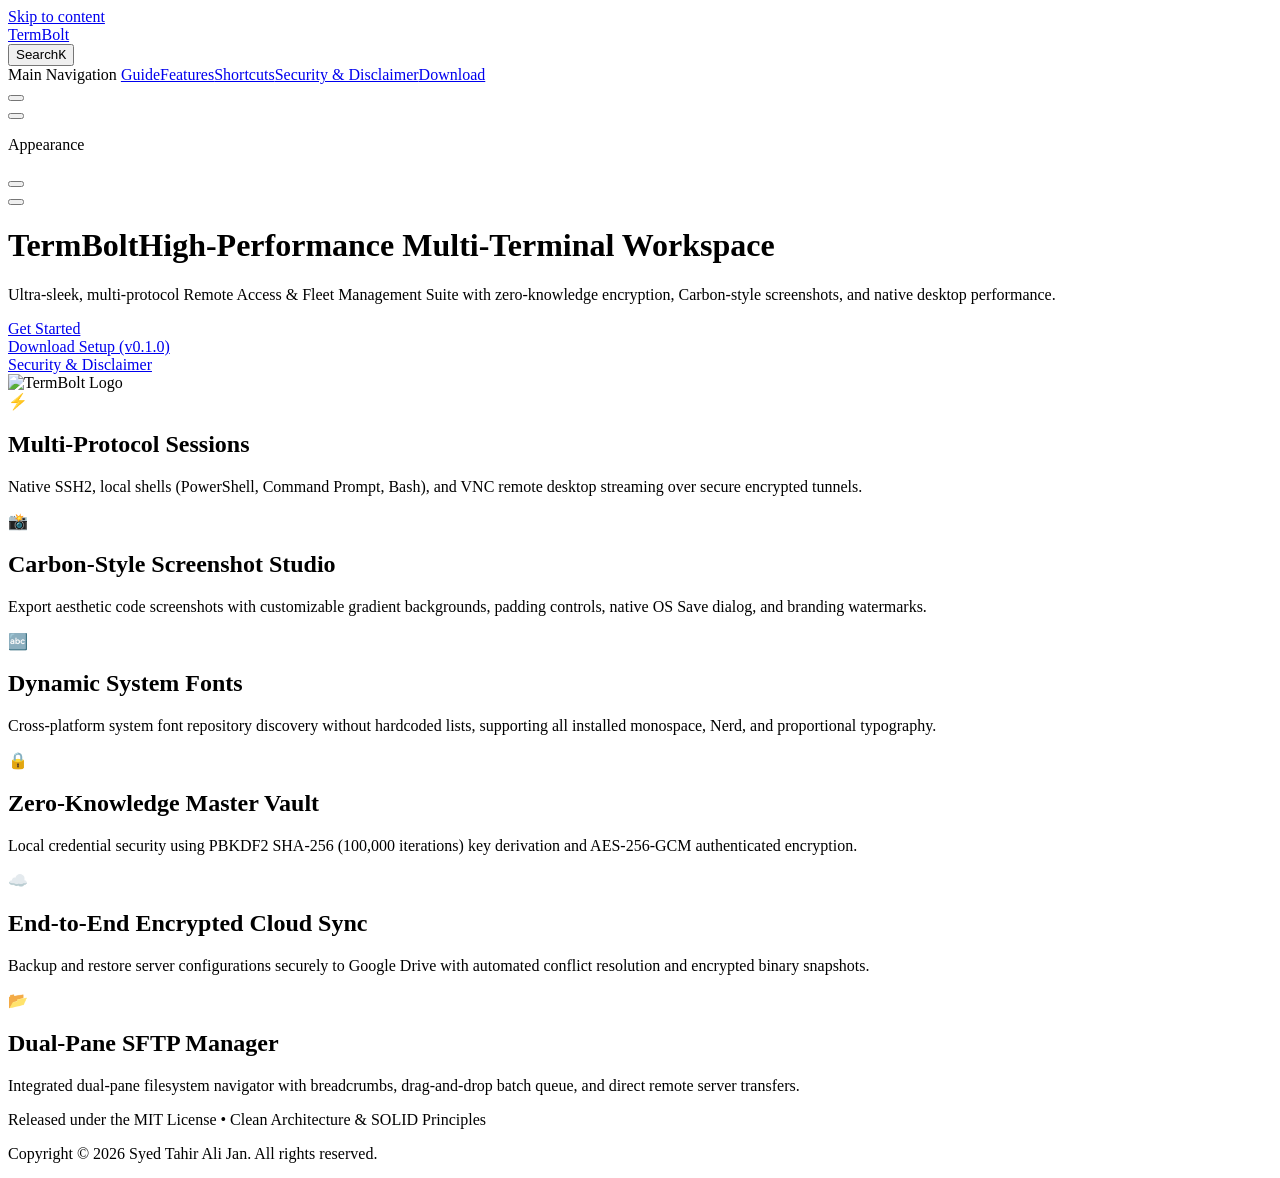
==== commit 3e8a4250: "deploy(docs): update online documentation for termbolt.tahirjan.com [skip ci] stahiralijan/termbolt@" ====
--- a/index.html
+++ b/index.html
@@ -6,15 +6,15 @@
     <title>TermBolt</title>
     <meta name="description" content="High-Performance Multi-Terminal Remote Access & Fleet Management Suite">
     <meta name="generator" content="VitePress v1.6.4">
-    <link rel="preload stylesheet" href="/assets/style.BhX5jokk.css" as="style">
-    <link rel="preload stylesheet" href="/vp-icons.css" as="style">
+    <link rel="preload stylesheet" href="/termbolt-releases/assets/style.ChbrGjdx.css" as="style">
+    <link rel="preload stylesheet" href="/termbolt-releases/vp-icons.css" as="style">
     
-    <script type="module" src="/assets/app.DdvWHDtt.js"></script>
-    <link rel="preload" href="/assets/inter-roman-latin.Di8DUHzh.woff2" as="font" type="font/woff2" crossorigin="">
-    <link rel="modulepreload" href="/assets/chunks/theme.2-axOR9T.js">
-    <link rel="modulepreload" href="/assets/chunks/framework.mRCPFc5l.js">
-    <link rel="modulepreload" href="/assets/index.md.B4Oilgg1.lean.js">
-    <link rel="icon" type="image/png" href="/logo-32x32.png">
+    <script type="module" src="/termbolt-releases/assets/app.BMTnEevC.js"></script>
+    <link rel="preload" href="/termbolt-releases/assets/inter-roman-latin.Di8DUHzh.woff2" as="font" type="font/woff2" crossorigin="">
+    <link rel="modulepreload" href="/termbolt-releases/assets/chunks/theme.COZQ7nsu.js">
+    <link rel="modulepreload" href="/termbolt-releases/assets/chunks/framework.DgsrtZKI.js">
+    <link rel="modulepreload" href="/termbolt-releases/assets/index.md.q-cy_-L-.lean.js">
+    <link rel="icon" type="image/png" href="/termbolt-releases/logo-32x32.png">
     <meta name="theme-color" content="#4f46e5">
     <meta property="og:type" content="website">
     <meta property="og:locale" content="en">
@@ -26,8 +26,8 @@
     <script id="check-mac-os">document.documentElement.classList.toggle("mac",/Mac|iPhone|iPod|iPad/i.test(navigator.platform));</script>
   </head>
   <body>
-    <div id="app"><div class="Layout" data-v-5d98c3a5><!--[--><!--]--><!--[--><span tabindex="-1" data-v-0b0ada53></span><a href="#VPContent" class="VPSkipLink visually-hidden" data-v-0b0ada53>Skip to content</a><!--]--><!----><header class="VPNav" data-v-5d98c3a5 data-v-ae24b3ad><div class="VPNavBar" data-v-ae24b3ad data-v-6aa21345><div class="wrapper" data-v-6aa21345><div class="container" data-v-6aa21345><div class="title" data-v-6aa21345><div class="VPNavBarTitle" data-v-6aa21345 data-v-1168a8e4><a class="title" href="/" data-v-1168a8e4><!--[--><!--]--><!--[--><img class="VPImage logo" src="/logo-32x32.png" alt data-v-8426fc1a><!--]--><span data-v-1168a8e4>TermBolt</span><!--[--><!--]--></a></div></div><div class="content" data-v-6aa21345><div class="content-body" data-v-6aa21345><!--[--><!--]--><div class="VPNavBarSearch search" data-v-6aa21345><!--[--><!----><div id="local-search"><button type="button" class="DocSearch DocSearch-Button" aria-label="Search"><span class="DocSearch-Button-Container"><span class="vp-icon DocSearch-Search-Icon"></span><span class="DocSearch-Button-Placeholder">Search</span></span><span class="DocSearch-Button-Keys"><kbd class="DocSearch-Button-Key"></kbd><kbd class="DocSearch-Button-Key">K</kbd></span></button></div><!--]--></div><nav aria-labelledby="main-nav-aria-label" class="VPNavBarMenu menu" data-v-6aa21345 data-v-dc692963><span id="main-nav-aria-label" class="visually-hidden" data-v-dc692963> Main Navigation </span><!--[--><!--[--><a class="VPLink link VPNavBarMenuLink" href="/guide/getting-started" tabindex="0" data-v-dc692963 data-v-e56f3d57><!--[--><span data-v-e56f3d57>Guide</span><!--]--></a><!--]--><!--[--><a class="VPLink link VPNavBarMenuLink" href="/guide/features" tabindex="0" data-v-dc692963 data-v-e56f3d57><!--[--><span data-v-e56f3d57>Features</span><!--]--></a><!--]--><!--[--><a class="VPLink link VPNavBarMenuLink" href="/guide/shortcuts" tabindex="0" data-v-dc692963 data-v-e56f3d57><!--[--><span data-v-e56f3d57>Shortcuts</span><!--]--></a><!--]--><!--[--><a class="VPLink link VPNavBarMenuLink" href="/guide/security-disclaimer" tabindex="0" data-v-dc692963 data-v-e56f3d57><!--[--><span data-v-e56f3d57>Security & Disclaimer</span><!--]--></a><!--]--><!--[--><a class="VPLink link VPNavBarMenuLink" href="/guide/download" tabindex="0" data-v-dc692963 data-v-e56f3d57><!--[--><span data-v-e56f3d57>Download</span><!--]--></a><!--]--><!--]--></nav><!----><div class="VPNavBarAppearance appearance" data-v-6aa21345 data-v-6c893767><button class="VPSwitch VPSwitchAppearance" type="button" role="switch" title aria-checked="false" data-v-6c893767 data-v-5337faa4 data-v-1d5665e3><span class="check" data-v-1d5665e3><span class="icon" data-v-1d5665e3><!--[--><span class="vpi-sun sun" data-v-5337faa4></span><span class="vpi-moon moon" data-v-5337faa4></span><!--]--></span></span></button></div><div class="VPSocialLinks VPNavBarSocialLinks social-links" data-v-6aa21345 data-v-0394ad82 data-v-7bc22406><!--[--><a class="VPSocialLink no-icon" href="https://github.com/stahiralijan/termbolt-releases" aria-label="github" target="_blank" rel="noopener" data-v-7bc22406 data-v-bd121fe5><span class="vpi-social-github"></span></a><!--]--></div><div class="VPFlyout VPNavBarExtra extra" data-v-6aa21345 data-v-bb2aa2f0 data-v-cf11d7a2><button type="button" class="button" aria-haspopup="true" aria-expanded="false" aria-label="extra navigation" data-v-cf11d7a2><span class="vpi-more-horizontal icon" data-v-cf11d7a2></span></button><div class="menu" data-v-cf11d7a2><div class="VPMenu" data-v-cf11d7a2 data-v-b98bc113><!----><!--[--><!--[--><!----><div class="group" data-v-bb2aa2f0><div class="item appearance" data-v-bb2aa2f0><p class="label" data-v-bb2aa2f0>Appearance</p><div class="appearance-action" data-v-bb2aa2f0><button class="VPSwitch VPSwitchAppearance" type="button" role="switch" title aria-checked="false" data-v-bb2aa2f0 data-v-5337faa4 data-v-1d5665e3><span class="check" data-v-1d5665e3><span class="icon" data-v-1d5665e3><!--[--><span class="vpi-sun sun" data-v-5337faa4></span><span class="vpi-moon moon" data-v-5337faa4></span><!--]--></span></span></button></div></div></div><div class="group" data-v-bb2aa2f0><div class="item social-links" data-v-bb2aa2f0><div class="VPSocialLinks social-links-list" data-v-bb2aa2f0 data-v-7bc22406><!--[--><a class="VPSocialLink no-icon" href="https://github.com/stahiralijan/termbolt-releases" aria-label="github" target="_blank" rel="noopener" data-v-7bc22406 data-v-bd121fe5><span class="vpi-social-github"></span></a><!--]--></div></div></div><!--]--><!--]--></div></div></div><!--[--><!--]--><button type="button" class="VPNavBarHamburger hamburger" aria-label="mobile navigation" aria-expanded="false" aria-controls="VPNavScreen" data-v-6aa21345 data-v-e5dd9c1c><span class="container" data-v-e5dd9c1c><span class="top" data-v-e5dd9c1c></span><span class="middle" data-v-e5dd9c1c></span><span class="bottom" data-v-e5dd9c1c></span></span></button></div></div></div></div><div class="divider" data-v-6aa21345><div class="divider-line" data-v-6aa21345></div></div></div><!----></header><!----><!----><div class="VPContent is-home" id="VPContent" data-v-5d98c3a5 data-v-1428d186><div class="VPHome" data-v-1428d186 data-v-8b561e3d><!--[--><!--]--><div class="VPHero has-image VPHomeHero" data-v-8b561e3d data-v-4f9c455b><div class="container" data-v-4f9c455b><div class="main" data-v-4f9c455b><!--[--><!--]--><!--[--><h1 class="heading" data-v-4f9c455b><span class="name clip" data-v-4f9c455b>TermBolt</span><span class="text" data-v-4f9c455b>High-Performance Multi-Terminal Workspace</span></h1><p class="tagline" data-v-4f9c455b>Ultra-sleek, multi-protocol Remote Access & Fleet Management Suite with zero-knowledge encryption, Carbon-style screenshots, and native desktop performance.</p><!--]--><!--[--><!--]--><div class="actions" data-v-4f9c455b><!--[--><div class="action" data-v-4f9c455b><a class="VPButton medium brand" href="/guide/getting-started" data-v-4f9c455b data-v-fa7799d5>Get Started</a></div><div class="action" data-v-4f9c455b><a class="VPButton medium alt" href="/guide/download" data-v-4f9c455b data-v-fa7799d5>Download Setup (v0.1.0)</a></div><div class="action" data-v-4f9c455b><a class="VPButton medium alt" href="/guide/security-disclaimer" data-v-4f9c455b data-v-fa7799d5>Security &amp; Disclaimer</a></div><!--]--></div><!--[--><!--]--></div><div class="image" data-v-4f9c455b><div class="image-container" data-v-4f9c455b><div class="image-bg" data-v-4f9c455b></div><!--[--><!--[--><img class="VPImage image-src" src="/logo-64x64.png" alt="TermBolt Logo" data-v-8426fc1a><!--]--><!--]--></div></div></div></div><!--[--><!--]--><!--[--><!--]--><div class="VPFeatures VPHomeFeatures" data-v-8b561e3d data-v-a6181336><div class="container" data-v-a6181336><div class="items" data-v-a6181336><!--[--><div class="grid-6 item" data-v-a6181336><div class="VPLink no-icon VPFeature" data-v-a6181336 data-v-a3976bdc><!--[--><article class="box" data-v-a3976bdc><div class="icon" data-v-a3976bdc>⚡</div><h2 class="title" data-v-a3976bdc>Multi-Protocol Sessions</h2><p class="details" data-v-a3976bdc>Native SSH2, local shells (PowerShell, Command Prompt, Bash), and VNC remote desktop streaming over secure encrypted tunnels.</p><!----></article><!--]--></div></div><div class="grid-6 item" data-v-a6181336><div class="VPLink no-icon VPFeature" data-v-a6181336 data-v-a3976bdc><!--[--><article class="box" data-v-a3976bdc><div class="icon" data-v-a3976bdc>📸</div><h2 class="title" data-v-a3976bdc>Carbon-Style Screenshot Studio</h2><p class="details" data-v-a3976bdc>Export aesthetic code screenshots with customizable gradient backgrounds, padding controls, native OS Save dialog, and branding watermarks.</p><!----></article><!--]--></div></div><div class="grid-6 item" data-v-a6181336><div class="VPLink no-icon VPFeature" data-v-a6181336 data-v-a3976bdc><!--[--><article class="box" data-v-a3976bdc><div class="icon" data-v-a3976bdc>🔤</div><h2 class="title" data-v-a3976bdc>Dynamic System Fonts</h2><p class="details" data-v-a3976bdc>Cross-platform system font repository discovery without hardcoded lists, supporting all installed monospace, Nerd, and proportional typography.</p><!----></article><!--]--></div></div><div class="grid-6 item" data-v-a6181336><div class="VPLink no-icon VPFeature" data-v-a6181336 data-v-a3976bdc><!--[--><article class="box" data-v-a3976bdc><div class="icon" data-v-a3976bdc>🔒</div><h2 class="title" data-v-a3976bdc>Zero-Knowledge Master Vault</h2><p class="details" data-v-a3976bdc>Local credential security using PBKDF2 SHA-256 (100,000 iterations) key derivation and AES-256-GCM authenticated encryption.</p><!----></article><!--]--></div></div><div class="grid-6 item" data-v-a6181336><div class="VPLink no-icon VPFeature" data-v-a6181336 data-v-a3976bdc><!--[--><article class="box" data-v-a3976bdc><div class="icon" data-v-a3976bdc>☁️</div><h2 class="title" data-v-a3976bdc>End-to-End Encrypted Cloud Sync</h2><p class="details" data-v-a3976bdc>Backup and restore server configurations securely to Google Drive with automated conflict resolution and encrypted binary snapshots.</p><!----></article><!--]--></div></div><div class="grid-6 item" data-v-a6181336><div class="VPLink no-icon VPFeature" data-v-a6181336 data-v-a3976bdc><!--[--><article class="box" data-v-a3976bdc><div class="icon" data-v-a3976bdc>📂</div><h2 class="title" data-v-a3976bdc>Dual-Pane SFTP Manager</h2><p class="details" data-v-a3976bdc>Integrated dual-pane filesystem navigator with breadcrumbs, drag-and-drop batch queue, and direct remote server transfers.</p><!----></article><!--]--></div></div><!--]--></div></div></div><!--[--><!--]--><div class="vp-doc container" style="" data-v-8b561e3d data-v-8e2d4988><!--[--><div style="position:relative;" data-v-8b561e3d><div></div></div><!--]--></div></div></div><footer class="VPFooter" data-v-5d98c3a5 data-v-e315a0ad><div class="container" data-v-e315a0ad><p class="message" data-v-e315a0ad>Released under the MIT License • Clean Architecture & SOLID Principles</p><p class="copyright" data-v-e315a0ad>Copyright © 2026 Syed Tahir Ali Jan. All rights reserved.</p></div></footer><!--[--><!--]--></div></div>
-    <script>window.__VP_HASH_MAP__=JSON.parse("{\"guide_download.md\":\"Bgi9NzKR\",\"guide_features.md\":\"CIAqzpd2\",\"guide_getting-started.md\":\"B62dYmYU\",\"guide_security-disclaimer.md\":\"BkVj3K8o\",\"guide_shortcuts.md\":\"BrjGb_qy\",\"index.md\":\"B4Oilgg1\"}");window.__VP_SITE_DATA__=JSON.parse("{\"lang\":\"en-US\",\"dir\":\"ltr\",\"title\":\"TermBolt\",\"description\":\"High-Performance Multi-Terminal Remote Access & Fleet Management Suite\",\"base\":\"/\",\"head\":[],\"router\":{\"prefetchLinks\":true},\"appearance\":true,\"themeConfig\":{\"logo\":\"/logo-32x32.png\",\"siteTitle\":\"TermBolt\",\"nav\":[{\"text\":\"Guide\",\"link\":\"/guide/getting-started\"},{\"text\":\"Features\",\"link\":\"/guide/features\"},{\"text\":\"Shortcuts\",\"link\":\"/guide/shortcuts\"},{\"text\":\"Security & Disclaimer\",\"link\":\"/guide/security-disclaimer\"},{\"text\":\"Download\",\"link\":\"/guide/download\"}],\"sidebar\":[{\"text\":\"Getting Started\",\"items\":[{\"text\":\"Introduction & Setup\",\"link\":\"/guide/getting-started\"},{\"text\":\"Core Features Tour\",\"link\":\"/guide/features\"},{\"text\":\"Keyboard Shortcuts\",\"link\":\"/guide/shortcuts\"}]},{\"text\":\"Operations & Tools\",\"items\":[{\"text\":\"Terminal Screenshot Studio\",\"link\":\"/guide/features#screenshot-studio\"},{\"text\":\"System Font Management\",\"link\":\"/guide/features#system-fonts\"},{\"text\":\"Encrypted Master Vault\",\"link\":\"/guide/features#master-vault\"},{\"text\":\"Cloud Storage Sync\",\"link\":\"/guide/features#cloud-sync\"},{\"text\":\"Dual-Pane SFTP Manager\",\"link\":\"/guide/features#sftp-manager\"}]},{\"text\":\"Trust & Releases\",\"items\":[{\"text\":\"Security & Disclaimer\",\"link\":\"/guide/security-disclaimer\"},{\"text\":\"Download Latest Release\",\"link\":\"/guide/download\"}]}],\"socialLinks\":[{\"icon\":\"github\",\"link\":\"https://github.com/stahiralijan/termbolt-releases\"}],\"footer\":{\"message\":\"Released under the MIT License • Clean Architecture & SOLID Principles\",\"copyright\":\"Copyright © 2026 Syed Tahir Ali Jan. All rights reserved.\"},\"search\":{\"provider\":\"local\"}},\"locales\":{},\"scrollOffset\":134,\"cleanUrls\":true}");</script>
+    <div id="app"><div class="Layout" data-v-5d98c3a5><!--[--><!--]--><!--[--><span tabindex="-1" data-v-0b0ada53></span><a href="#VPContent" class="VPSkipLink visually-hidden" data-v-0b0ada53>Skip to content</a><!--]--><!----><header class="VPNav" data-v-5d98c3a5 data-v-ae24b3ad><div class="VPNavBar" data-v-ae24b3ad data-v-6aa21345><div class="wrapper" data-v-6aa21345><div class="container" data-v-6aa21345><div class="title" data-v-6aa21345><div class="VPNavBarTitle" data-v-6aa21345 data-v-1168a8e4><a class="title" href="/termbolt-releases/" data-v-1168a8e4><!--[--><!--]--><!--[--><img class="VPImage logo" src="/termbolt-releases/logo-32x32.png" alt data-v-8426fc1a><!--]--><span data-v-1168a8e4>TermBolt</span><!--[--><!--]--></a></div></div><div class="content" data-v-6aa21345><div class="content-body" data-v-6aa21345><!--[--><!--]--><div class="VPNavBarSearch search" data-v-6aa21345><!--[--><!----><div id="local-search"><button type="button" class="DocSearch DocSearch-Button" aria-label="Search"><span class="DocSearch-Button-Container"><span class="vp-icon DocSearch-Search-Icon"></span><span class="DocSearch-Button-Placeholder">Search</span></span><span class="DocSearch-Button-Keys"><kbd class="DocSearch-Button-Key"></kbd><kbd class="DocSearch-Button-Key">K</kbd></span></button></div><!--]--></div><nav aria-labelledby="main-nav-aria-label" class="VPNavBarMenu menu" data-v-6aa21345 data-v-dc692963><span id="main-nav-aria-label" class="visually-hidden" data-v-dc692963> Main Navigation </span><!--[--><!--[--><a class="VPLink link VPNavBarMenuLink" href="/termbolt-releases/guide/getting-started" tabindex="0" data-v-dc692963 data-v-e56f3d57><!--[--><span data-v-e56f3d57>Guide</span><!--]--></a><!--]--><!--[--><a class="VPLink link VPNavBarMenuLink" href="/termbolt-releases/guide/features" tabindex="0" data-v-dc692963 data-v-e56f3d57><!--[--><span data-v-e56f3d57>Features</span><!--]--></a><!--]--><!--[--><a class="VPLink link VPNavBarMenuLink" href="/termbolt-releases/guide/shortcuts" tabindex="0" data-v-dc692963 data-v-e56f3d57><!--[--><span data-v-e56f3d57>Shortcuts</span><!--]--></a><!--]--><!--[--><a class="VPLink link VPNavBarMenuLink" href="/termbolt-releases/guide/security-disclaimer" tabindex="0" data-v-dc692963 data-v-e56f3d57><!--[--><span data-v-e56f3d57>Security & Disclaimer</span><!--]--></a><!--]--><!--[--><a class="VPLink link VPNavBarMenuLink" href="/termbolt-releases/guide/download" tabindex="0" data-v-dc692963 data-v-e56f3d57><!--[--><span data-v-e56f3d57>Download</span><!--]--></a><!--]--><!--]--></nav><!----><div class="VPNavBarAppearance appearance" data-v-6aa21345 data-v-6c893767><button class="VPSwitch VPSwitchAppearance" type="button" role="switch" title aria-checked="false" data-v-6c893767 data-v-5337faa4 data-v-1d5665e3><span class="check" data-v-1d5665e3><span class="icon" data-v-1d5665e3><!--[--><span class="vpi-sun sun" data-v-5337faa4></span><span class="vpi-moon moon" data-v-5337faa4></span><!--]--></span></span></button></div><div class="VPSocialLinks VPNavBarSocialLinks social-links" data-v-6aa21345 data-v-0394ad82 data-v-7bc22406><!--[--><a class="VPSocialLink no-icon" href="https://github.com/stahiralijan/termbolt-releases" aria-label="github" target="_blank" rel="noopener" data-v-7bc22406 data-v-bd121fe5><span class="vpi-social-github"></span></a><!--]--></div><div class="VPFlyout VPNavBarExtra extra" data-v-6aa21345 data-v-bb2aa2f0 data-v-cf11d7a2><button type="button" class="button" aria-haspopup="true" aria-expanded="false" aria-label="extra navigation" data-v-cf11d7a2><span class="vpi-more-horizontal icon" data-v-cf11d7a2></span></button><div class="menu" data-v-cf11d7a2><div class="VPMenu" data-v-cf11d7a2 data-v-b98bc113><!----><!--[--><!--[--><!----><div class="group" data-v-bb2aa2f0><div class="item appearance" data-v-bb2aa2f0><p class="label" data-v-bb2aa2f0>Appearance</p><div class="appearance-action" data-v-bb2aa2f0><button class="VPSwitch VPSwitchAppearance" type="button" role="switch" title aria-checked="false" data-v-bb2aa2f0 data-v-5337faa4 data-v-1d5665e3><span class="check" data-v-1d5665e3><span class="icon" data-v-1d5665e3><!--[--><span class="vpi-sun sun" data-v-5337faa4></span><span class="vpi-moon moon" data-v-5337faa4></span><!--]--></span></span></button></div></div></div><div class="group" data-v-bb2aa2f0><div class="item social-links" data-v-bb2aa2f0><div class="VPSocialLinks social-links-list" data-v-bb2aa2f0 data-v-7bc22406><!--[--><a class="VPSocialLink no-icon" href="https://github.com/stahiralijan/termbolt-releases" aria-label="github" target="_blank" rel="noopener" data-v-7bc22406 data-v-bd121fe5><span class="vpi-social-github"></span></a><!--]--></div></div></div><!--]--><!--]--></div></div></div><!--[--><!--]--><button type="button" class="VPNavBarHamburger hamburger" aria-label="mobile navigation" aria-expanded="false" aria-controls="VPNavScreen" data-v-6aa21345 data-v-e5dd9c1c><span class="container" data-v-e5dd9c1c><span class="top" data-v-e5dd9c1c></span><span class="middle" data-v-e5dd9c1c></span><span class="bottom" data-v-e5dd9c1c></span></span></button></div></div></div></div><div class="divider" data-v-6aa21345><div class="divider-line" data-v-6aa21345></div></div></div><!----></header><!----><!----><div class="VPContent is-home" id="VPContent" data-v-5d98c3a5 data-v-1428d186><div class="VPHome" data-v-1428d186 data-v-8b561e3d><!--[--><!--]--><div class="VPHero has-image VPHomeHero" data-v-8b561e3d data-v-4f9c455b><div class="container" data-v-4f9c455b><div class="main" data-v-4f9c455b><!--[--><!--]--><!--[--><h1 class="heading" data-v-4f9c455b><span class="name clip" data-v-4f9c455b>TermBolt</span><span class="text" data-v-4f9c455b>High-Performance Multi-Terminal Workspace</span></h1><p class="tagline" data-v-4f9c455b>Ultra-sleek, multi-protocol Remote Access & Fleet Management Suite with zero-knowledge encryption, Carbon-style screenshots, and native desktop performance.</p><!--]--><!--[--><!--]--><div class="actions" data-v-4f9c455b><!--[--><div class="action" data-v-4f9c455b><a class="VPButton medium brand" href="/termbolt-releases/guide/getting-started" data-v-4f9c455b data-v-fa7799d5>Get Started</a></div><div class="action" data-v-4f9c455b><a class="VPButton medium alt" href="/termbolt-releases/guide/download" data-v-4f9c455b data-v-fa7799d5>Download Setup (v0.1.0)</a></div><div class="action" data-v-4f9c455b><a class="VPButton medium alt" href="/termbolt-releases/guide/security-disclaimer" data-v-4f9c455b data-v-fa7799d5>Security &amp; Disclaimer</a></div><!--]--></div><!--[--><!--]--></div><div class="image" data-v-4f9c455b><div class="image-container" data-v-4f9c455b><div class="image-bg" data-v-4f9c455b></div><!--[--><!--[--><img class="VPImage image-src" src="/termbolt-releases/logo-64x64.png" alt="TermBolt Logo" data-v-8426fc1a><!--]--><!--]--></div></div></div></div><!--[--><!--]--><!--[--><!--]--><div class="VPFeatures VPHomeFeatures" data-v-8b561e3d data-v-a6181336><div class="container" data-v-a6181336><div class="items" data-v-a6181336><!--[--><div class="grid-6 item" data-v-a6181336><div class="VPLink no-icon VPFeature" data-v-a6181336 data-v-a3976bdc><!--[--><article class="box" data-v-a3976bdc><div class="icon" data-v-a3976bdc>⚡</div><h2 class="title" data-v-a3976bdc>Multi-Protocol Sessions</h2><p class="details" data-v-a3976bdc>Native SSH2, local shells (PowerShell, Command Prompt, Bash), and VNC remote desktop streaming over secure encrypted tunnels.</p><!----></article><!--]--></div></div><div class="grid-6 item" data-v-a6181336><div class="VPLink no-icon VPFeature" data-v-a6181336 data-v-a3976bdc><!--[--><article class="box" data-v-a3976bdc><div class="icon" data-v-a3976bdc>📸</div><h2 class="title" data-v-a3976bdc>Carbon-Style Screenshot Studio</h2><p class="details" data-v-a3976bdc>Export aesthetic code screenshots with customizable gradient backgrounds, padding controls, native OS Save dialog, and branding watermarks.</p><!----></article><!--]--></div></div><div class="grid-6 item" data-v-a6181336><div class="VPLink no-icon VPFeature" data-v-a6181336 data-v-a3976bdc><!--[--><article class="box" data-v-a3976bdc><div class="icon" data-v-a3976bdc>🔤</div><h2 class="title" data-v-a3976bdc>Dynamic System Fonts</h2><p class="details" data-v-a3976bdc>Cross-platform system font repository discovery without hardcoded lists, supporting all installed monospace, Nerd, and proportional typography.</p><!----></article><!--]--></div></div><div class="grid-6 item" data-v-a6181336><div class="VPLink no-icon VPFeature" data-v-a6181336 data-v-a3976bdc><!--[--><article class="box" data-v-a3976bdc><div class="icon" data-v-a3976bdc>🔒</div><h2 class="title" data-v-a3976bdc>Zero-Knowledge Master Vault</h2><p class="details" data-v-a3976bdc>Local credential security using PBKDF2 SHA-256 (100,000 iterations) key derivation and AES-256-GCM authenticated encryption.</p><!----></article><!--]--></div></div><div class="grid-6 item" data-v-a6181336><div class="VPLink no-icon VPFeature" data-v-a6181336 data-v-a3976bdc><!--[--><article class="box" data-v-a3976bdc><div class="icon" data-v-a3976bdc>☁️</div><h2 class="title" data-v-a3976bdc>End-to-End Encrypted Cloud Sync</h2><p class="details" data-v-a3976bdc>Backup and restore server configurations securely to Google Drive with automated conflict resolution and encrypted binary snapshots.</p><!----></article><!--]--></div></div><div class="grid-6 item" data-v-a6181336><div class="VPLink no-icon VPFeature" data-v-a6181336 data-v-a3976bdc><!--[--><article class="box" data-v-a3976bdc><div class="icon" data-v-a3976bdc>📂</div><h2 class="title" data-v-a3976bdc>Dual-Pane SFTP Manager</h2><p class="details" data-v-a3976bdc>Integrated dual-pane filesystem navigator with breadcrumbs, drag-and-drop batch queue, and direct remote server transfers.</p><!----></article><!--]--></div></div><!--]--></div></div></div><!--[--><!--]--><div class="vp-doc container" style="" data-v-8b561e3d data-v-8e2d4988><!--[--><div style="position:relative;" data-v-8b561e3d><div></div></div><!--]--></div></div></div><footer class="VPFooter" data-v-5d98c3a5 data-v-e315a0ad><div class="container" data-v-e315a0ad><p class="message" data-v-e315a0ad>Released under the MIT License • Clean Architecture & SOLID Principles</p><p class="copyright" data-v-e315a0ad>Copyright © 2026 Syed Tahir Ali Jan. All rights reserved.</p></div></footer><!--[--><!--]--></div></div>
+    <script>window.__VP_HASH_MAP__=JSON.parse("{\"guide_download.md\":\"csp5UNMH\",\"guide_features.md\":\"CeGjXNNM\",\"guide_getting-started.md\":\"DqNLnvjW\",\"guide_security-disclaimer.md\":\"DshIq4Ts\",\"guide_shortcuts.md\":\"b6vmaAAc\",\"index.md\":\"q-cy_-L-\"}");window.__VP_SITE_DATA__=JSON.parse("{\"lang\":\"en-US\",\"dir\":\"ltr\",\"title\":\"TermBolt\",\"description\":\"High-Performance Multi-Terminal Remote Access & Fleet Management Suite\",\"base\":\"/termbolt-releases/\",\"head\":[],\"router\":{\"prefetchLinks\":true},\"appearance\":true,\"themeConfig\":{\"logo\":\"/logo-32x32.png\",\"siteTitle\":\"TermBolt\",\"nav\":[{\"text\":\"Guide\",\"link\":\"/guide/getting-started\"},{\"text\":\"Features\",\"link\":\"/guide/features\"},{\"text\":\"Shortcuts\",\"link\":\"/guide/shortcuts\"},{\"text\":\"Security & Disclaimer\",\"link\":\"/guide/security-disclaimer\"},{\"text\":\"Download\",\"link\":\"/guide/download\"}],\"sidebar\":[{\"text\":\"Getting Started\",\"items\":[{\"text\":\"Introduction & Setup\",\"link\":\"/guide/getting-started\"},{\"text\":\"Core Features Tour\",\"link\":\"/guide/features\"},{\"text\":\"Keyboard Shortcuts\",\"link\":\"/guide/shortcuts\"}]},{\"text\":\"Operations & Tools\",\"items\":[{\"text\":\"Terminal Screenshot Studio\",\"link\":\"/guide/features#screenshot-studio\"},{\"text\":\"System Font Management\",\"link\":\"/guide/features#system-fonts\"},{\"text\":\"Encrypted Master Vault\",\"link\":\"/guide/features#master-vault\"},{\"text\":\"Cloud Storage Sync\",\"link\":\"/guide/features#cloud-sync\"},{\"text\":\"Dual-Pane SFTP Manager\",\"link\":\"/guide/features#sftp-manager\"}]},{\"text\":\"Trust & Releases\",\"items\":[{\"text\":\"Security & Disclaimer\",\"link\":\"/guide/security-disclaimer\"},{\"text\":\"Download Latest Release\",\"link\":\"/guide/download\"}]}],\"socialLinks\":[{\"icon\":\"github\",\"link\":\"https://github.com/stahiralijan/termbolt-releases\"}],\"footer\":{\"message\":\"Released under the MIT License • Clean Architecture & SOLID Principles\",\"copyright\":\"Copyright © 2026 Syed Tahir Ali Jan. All rights reserved.\"},\"search\":{\"provider\":\"local\"}},\"locales\":{},\"scrollOffset\":134,\"cleanUrls\":true}");</script>
     
   </body>
 </html>
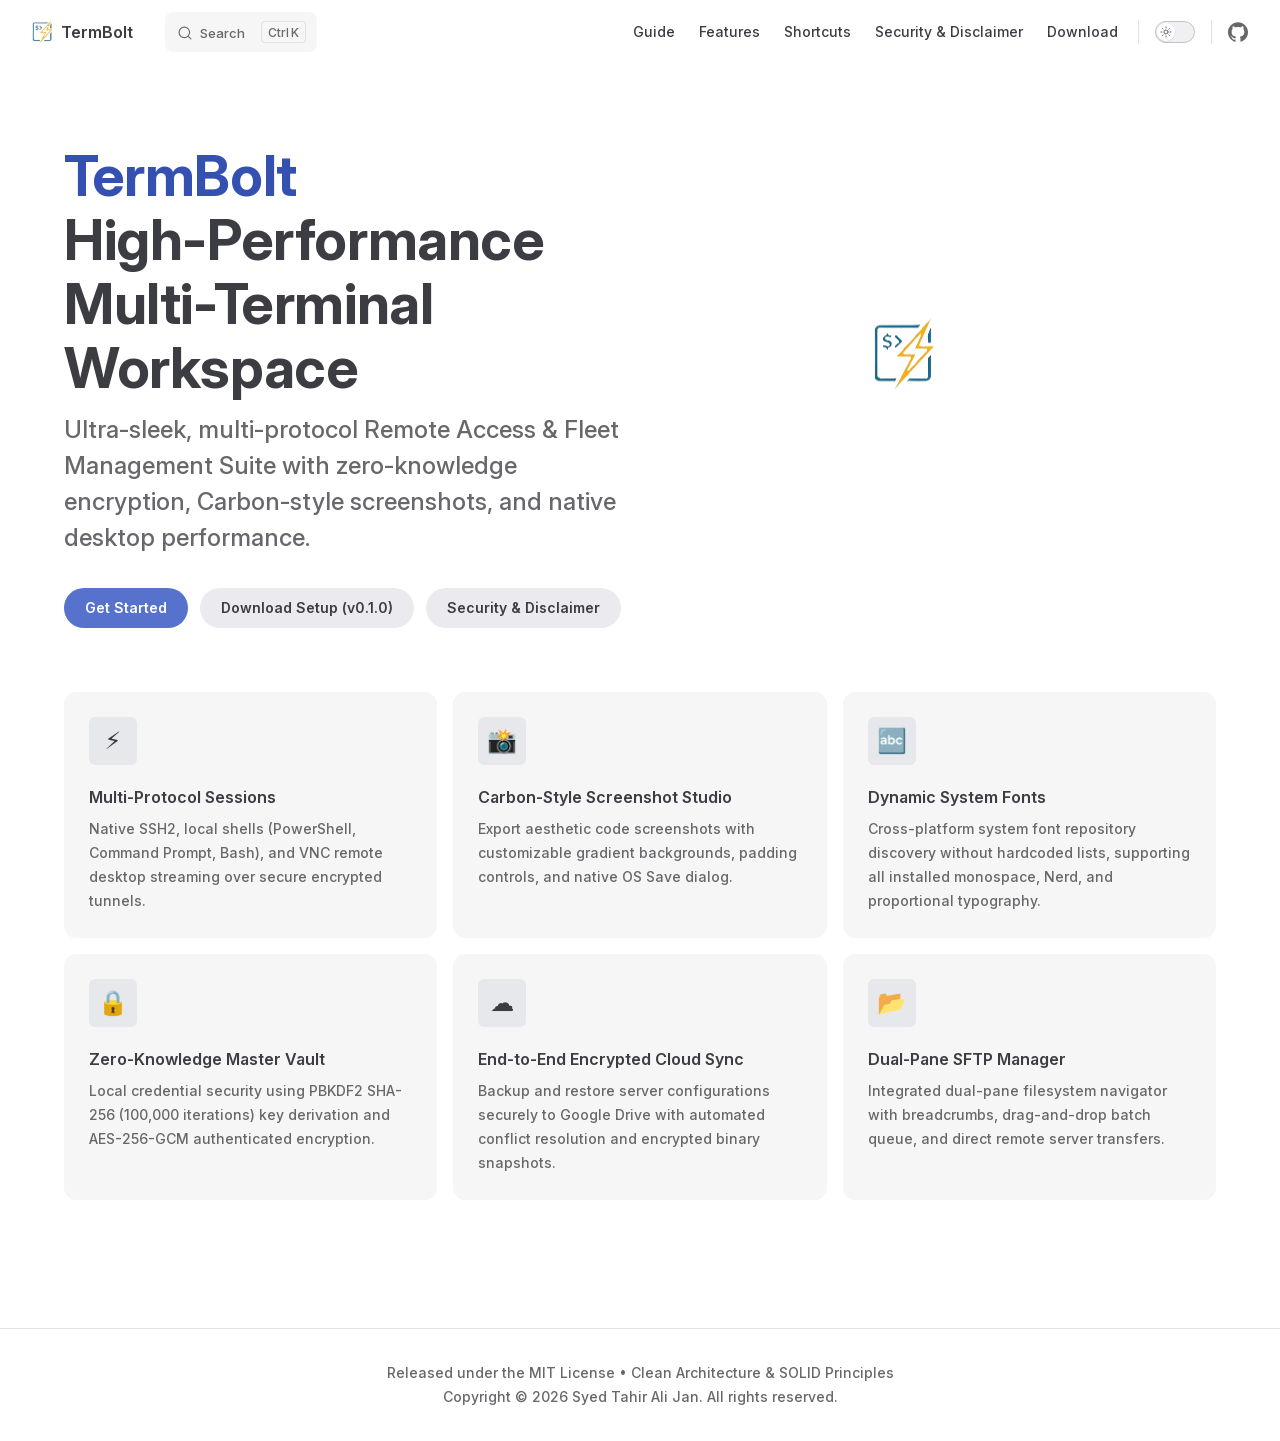
==== commit 47409d81: "deploy(docs): update online documentation for termbolt.tahirjan.com [skip ci] stahiralijan/termbolt@" ====
--- a/index.html
+++ b/index.html
@@ -6,15 +6,15 @@
     <title>TermBolt</title>
     <meta name="description" content="High-Performance Multi-Terminal Remote Access & Fleet Management Suite">
     <meta name="generator" content="VitePress v1.6.4">
-    <link rel="preload stylesheet" href="/termbolt-releases/assets/style.ChbrGjdx.css" as="style">
-    <link rel="preload stylesheet" href="/termbolt-releases/vp-icons.css" as="style">
+    <link rel="preload stylesheet" href="/assets/style.BhX5jokk.css" as="style">
+    <link rel="preload stylesheet" href="/vp-icons.css" as="style">
     
-    <script type="module" src="/termbolt-releases/assets/app.BMTnEevC.js"></script>
-    <link rel="preload" href="/termbolt-releases/assets/inter-roman-latin.Di8DUHzh.woff2" as="font" type="font/woff2" crossorigin="">
-    <link rel="modulepreload" href="/termbolt-releases/assets/chunks/theme.COZQ7nsu.js">
-    <link rel="modulepreload" href="/termbolt-releases/assets/chunks/framework.DgsrtZKI.js">
-    <link rel="modulepreload" href="/termbolt-releases/assets/index.md.q-cy_-L-.lean.js">
-    <link rel="icon" type="image/png" href="/termbolt-releases/logo-32x32.png">
+    <script type="module" src="/assets/app.DtNKV6oy.js"></script>
+    <link rel="preload" href="/assets/inter-roman-latin.Di8DUHzh.woff2" as="font" type="font/woff2" crossorigin="">
+    <link rel="modulepreload" href="/assets/chunks/theme.CDICTsoH.js">
+    <link rel="modulepreload" href="/assets/chunks/framework.mRCPFc5l.js">
+    <link rel="modulepreload" href="/assets/index.md.BjaJrMVh.lean.js">
+    <link rel="icon" type="image/png" href="/logo-32x32.png">
     <meta name="theme-color" content="#4f46e5">
     <meta property="og:type" content="website">
     <meta property="og:locale" content="en">
@@ -26,8 +26,8 @@
     <script id="check-mac-os">document.documentElement.classList.toggle("mac",/Mac|iPhone|iPod|iPad/i.test(navigator.platform));</script>
   </head>
   <body>
-    <div id="app"><div class="Layout" data-v-5d98c3a5><!--[--><!--]--><!--[--><span tabindex="-1" data-v-0b0ada53></span><a href="#VPContent" class="VPSkipLink visually-hidden" data-v-0b0ada53>Skip to content</a><!--]--><!----><header class="VPNav" data-v-5d98c3a5 data-v-ae24b3ad><div class="VPNavBar" data-v-ae24b3ad data-v-6aa21345><div class="wrapper" data-v-6aa21345><div class="container" data-v-6aa21345><div class="title" data-v-6aa21345><div class="VPNavBarTitle" data-v-6aa21345 data-v-1168a8e4><a class="title" href="/termbolt-releases/" data-v-1168a8e4><!--[--><!--]--><!--[--><img class="VPImage logo" src="/termbolt-releases/logo-32x32.png" alt data-v-8426fc1a><!--]--><span data-v-1168a8e4>TermBolt</span><!--[--><!--]--></a></div></div><div class="content" data-v-6aa21345><div class="content-body" data-v-6aa21345><!--[--><!--]--><div class="VPNavBarSearch search" data-v-6aa21345><!--[--><!----><div id="local-search"><button type="button" class="DocSearch DocSearch-Button" aria-label="Search"><span class="DocSearch-Button-Container"><span class="vp-icon DocSearch-Search-Icon"></span><span class="DocSearch-Button-Placeholder">Search</span></span><span class="DocSearch-Button-Keys"><kbd class="DocSearch-Button-Key"></kbd><kbd class="DocSearch-Button-Key">K</kbd></span></button></div><!--]--></div><nav aria-labelledby="main-nav-aria-label" class="VPNavBarMenu menu" data-v-6aa21345 data-v-dc692963><span id="main-nav-aria-label" class="visually-hidden" data-v-dc692963> Main Navigation </span><!--[--><!--[--><a class="VPLink link VPNavBarMenuLink" href="/termbolt-releases/guide/getting-started" tabindex="0" data-v-dc692963 data-v-e56f3d57><!--[--><span data-v-e56f3d57>Guide</span><!--]--></a><!--]--><!--[--><a class="VPLink link VPNavBarMenuLink" href="/termbolt-releases/guide/features" tabindex="0" data-v-dc692963 data-v-e56f3d57><!--[--><span data-v-e56f3d57>Features</span><!--]--></a><!--]--><!--[--><a class="VPLink link VPNavBarMenuLink" href="/termbolt-releases/guide/shortcuts" tabindex="0" data-v-dc692963 data-v-e56f3d57><!--[--><span data-v-e56f3d57>Shortcuts</span><!--]--></a><!--]--><!--[--><a class="VPLink link VPNavBarMenuLink" href="/termbolt-releases/guide/security-disclaimer" tabindex="0" data-v-dc692963 data-v-e56f3d57><!--[--><span data-v-e56f3d57>Security & Disclaimer</span><!--]--></a><!--]--><!--[--><a class="VPLink link VPNavBarMenuLink" href="/termbolt-releases/guide/download" tabindex="0" data-v-dc692963 data-v-e56f3d57><!--[--><span data-v-e56f3d57>Download</span><!--]--></a><!--]--><!--]--></nav><!----><div class="VPNavBarAppearance appearance" data-v-6aa21345 data-v-6c893767><button class="VPSwitch VPSwitchAppearance" type="button" role="switch" title aria-checked="false" data-v-6c893767 data-v-5337faa4 data-v-1d5665e3><span class="check" data-v-1d5665e3><span class="icon" data-v-1d5665e3><!--[--><span class="vpi-sun sun" data-v-5337faa4></span><span class="vpi-moon moon" data-v-5337faa4></span><!--]--></span></span></button></div><div class="VPSocialLinks VPNavBarSocialLinks social-links" data-v-6aa21345 data-v-0394ad82 data-v-7bc22406><!--[--><a class="VPSocialLink no-icon" href="https://github.com/stahiralijan/termbolt-releases" aria-label="github" target="_blank" rel="noopener" data-v-7bc22406 data-v-bd121fe5><span class="vpi-social-github"></span></a><!--]--></div><div class="VPFlyout VPNavBarExtra extra" data-v-6aa21345 data-v-bb2aa2f0 data-v-cf11d7a2><button type="button" class="button" aria-haspopup="true" aria-expanded="false" aria-label="extra navigation" data-v-cf11d7a2><span class="vpi-more-horizontal icon" data-v-cf11d7a2></span></button><div class="menu" data-v-cf11d7a2><div class="VPMenu" data-v-cf11d7a2 data-v-b98bc113><!----><!--[--><!--[--><!----><div class="group" data-v-bb2aa2f0><div class="item appearance" data-v-bb2aa2f0><p class="label" data-v-bb2aa2f0>Appearance</p><div class="appearance-action" data-v-bb2aa2f0><button class="VPSwitch VPSwitchAppearance" type="button" role="switch" title aria-checked="false" data-v-bb2aa2f0 data-v-5337faa4 data-v-1d5665e3><span class="check" data-v-1d5665e3><span class="icon" data-v-1d5665e3><!--[--><span class="vpi-sun sun" data-v-5337faa4></span><span class="vpi-moon moon" data-v-5337faa4></span><!--]--></span></span></button></div></div></div><div class="group" data-v-bb2aa2f0><div class="item social-links" data-v-bb2aa2f0><div class="VPSocialLinks social-links-list" data-v-bb2aa2f0 data-v-7bc22406><!--[--><a class="VPSocialLink no-icon" href="https://github.com/stahiralijan/termbolt-releases" aria-label="github" target="_blank" rel="noopener" data-v-7bc22406 data-v-bd121fe5><span class="vpi-social-github"></span></a><!--]--></div></div></div><!--]--><!--]--></div></div></div><!--[--><!--]--><button type="button" class="VPNavBarHamburger hamburger" aria-label="mobile navigation" aria-expanded="false" aria-controls="VPNavScreen" data-v-6aa21345 data-v-e5dd9c1c><span class="container" data-v-e5dd9c1c><span class="top" data-v-e5dd9c1c></span><span class="middle" data-v-e5dd9c1c></span><span class="bottom" data-v-e5dd9c1c></span></span></button></div></div></div></div><div class="divider" data-v-6aa21345><div class="divider-line" data-v-6aa21345></div></div></div><!----></header><!----><!----><div class="VPContent is-home" id="VPContent" data-v-5d98c3a5 data-v-1428d186><div class="VPHome" data-v-1428d186 data-v-8b561e3d><!--[--><!--]--><div class="VPHero has-image VPHomeHero" data-v-8b561e3d data-v-4f9c455b><div class="container" data-v-4f9c455b><div class="main" data-v-4f9c455b><!--[--><!--]--><!--[--><h1 class="heading" data-v-4f9c455b><span class="name clip" data-v-4f9c455b>TermBolt</span><span class="text" data-v-4f9c455b>High-Performance Multi-Terminal Workspace</span></h1><p class="tagline" data-v-4f9c455b>Ultra-sleek, multi-protocol Remote Access & Fleet Management Suite with zero-knowledge encryption, Carbon-style screenshots, and native desktop performance.</p><!--]--><!--[--><!--]--><div class="actions" data-v-4f9c455b><!--[--><div class="action" data-v-4f9c455b><a class="VPButton medium brand" href="/termbolt-releases/guide/getting-started" data-v-4f9c455b data-v-fa7799d5>Get Started</a></div><div class="action" data-v-4f9c455b><a class="VPButton medium alt" href="/termbolt-releases/guide/download" data-v-4f9c455b data-v-fa7799d5>Download Setup (v0.1.0)</a></div><div class="action" data-v-4f9c455b><a class="VPButton medium alt" href="/termbolt-releases/guide/security-disclaimer" data-v-4f9c455b data-v-fa7799d5>Security &amp; Disclaimer</a></div><!--]--></div><!--[--><!--]--></div><div class="image" data-v-4f9c455b><div class="image-container" data-v-4f9c455b><div class="image-bg" data-v-4f9c455b></div><!--[--><!--[--><img class="VPImage image-src" src="/termbolt-releases/logo-64x64.png" alt="TermBolt Logo" data-v-8426fc1a><!--]--><!--]--></div></div></div></div><!--[--><!--]--><!--[--><!--]--><div class="VPFeatures VPHomeFeatures" data-v-8b561e3d data-v-a6181336><div class="container" data-v-a6181336><div class="items" data-v-a6181336><!--[--><div class="grid-6 item" data-v-a6181336><div class="VPLink no-icon VPFeature" data-v-a6181336 data-v-a3976bdc><!--[--><article class="box" data-v-a3976bdc><div class="icon" data-v-a3976bdc>⚡</div><h2 class="title" data-v-a3976bdc>Multi-Protocol Sessions</h2><p class="details" data-v-a3976bdc>Native SSH2, local shells (PowerShell, Command Prompt, Bash), and VNC remote desktop streaming over secure encrypted tunnels.</p><!----></article><!--]--></div></div><div class="grid-6 item" data-v-a6181336><div class="VPLink no-icon VPFeature" data-v-a6181336 data-v-a3976bdc><!--[--><article class="box" data-v-a3976bdc><div class="icon" data-v-a3976bdc>📸</div><h2 class="title" data-v-a3976bdc>Carbon-Style Screenshot Studio</h2><p class="details" data-v-a3976bdc>Export aesthetic code screenshots with customizable gradient backgrounds, padding controls, native OS Save dialog, and branding watermarks.</p><!----></article><!--]--></div></div><div class="grid-6 item" data-v-a6181336><div class="VPLink no-icon VPFeature" data-v-a6181336 data-v-a3976bdc><!--[--><article class="box" data-v-a3976bdc><div class="icon" data-v-a3976bdc>🔤</div><h2 class="title" data-v-a3976bdc>Dynamic System Fonts</h2><p class="details" data-v-a3976bdc>Cross-platform system font repository discovery without hardcoded lists, supporting all installed monospace, Nerd, and proportional typography.</p><!----></article><!--]--></div></div><div class="grid-6 item" data-v-a6181336><div class="VPLink no-icon VPFeature" data-v-a6181336 data-v-a3976bdc><!--[--><article class="box" data-v-a3976bdc><div class="icon" data-v-a3976bdc>🔒</div><h2 class="title" data-v-a3976bdc>Zero-Knowledge Master Vault</h2><p class="details" data-v-a3976bdc>Local credential security using PBKDF2 SHA-256 (100,000 iterations) key derivation and AES-256-GCM authenticated encryption.</p><!----></article><!--]--></div></div><div class="grid-6 item" data-v-a6181336><div class="VPLink no-icon VPFeature" data-v-a6181336 data-v-a3976bdc><!--[--><article class="box" data-v-a3976bdc><div class="icon" data-v-a3976bdc>☁️</div><h2 class="title" data-v-a3976bdc>End-to-End Encrypted Cloud Sync</h2><p class="details" data-v-a3976bdc>Backup and restore server configurations securely to Google Drive with automated conflict resolution and encrypted binary snapshots.</p><!----></article><!--]--></div></div><div class="grid-6 item" data-v-a6181336><div class="VPLink no-icon VPFeature" data-v-a6181336 data-v-a3976bdc><!--[--><article class="box" data-v-a3976bdc><div class="icon" data-v-a3976bdc>📂</div><h2 class="title" data-v-a3976bdc>Dual-Pane SFTP Manager</h2><p class="details" data-v-a3976bdc>Integrated dual-pane filesystem navigator with breadcrumbs, drag-and-drop batch queue, and direct remote server transfers.</p><!----></article><!--]--></div></div><!--]--></div></div></div><!--[--><!--]--><div class="vp-doc container" style="" data-v-8b561e3d data-v-8e2d4988><!--[--><div style="position:relative;" data-v-8b561e3d><div></div></div><!--]--></div></div></div><footer class="VPFooter" data-v-5d98c3a5 data-v-e315a0ad><div class="container" data-v-e315a0ad><p class="message" data-v-e315a0ad>Released under the MIT License • Clean Architecture & SOLID Principles</p><p class="copyright" data-v-e315a0ad>Copyright © 2026 Syed Tahir Ali Jan. All rights reserved.</p></div></footer><!--[--><!--]--></div></div>
-    <script>window.__VP_HASH_MAP__=JSON.parse("{\"guide_download.md\":\"csp5UNMH\",\"guide_features.md\":\"CeGjXNNM\",\"guide_getting-started.md\":\"DqNLnvjW\",\"guide_security-disclaimer.md\":\"DshIq4Ts\",\"guide_shortcuts.md\":\"b6vmaAAc\",\"index.md\":\"q-cy_-L-\"}");window.__VP_SITE_DATA__=JSON.parse("{\"lang\":\"en-US\",\"dir\":\"ltr\",\"title\":\"TermBolt\",\"description\":\"High-Performance Multi-Terminal Remote Access & Fleet Management Suite\",\"base\":\"/termbolt-releases/\",\"head\":[],\"router\":{\"prefetchLinks\":true},\"appearance\":true,\"themeConfig\":{\"logo\":\"/logo-32x32.png\",\"siteTitle\":\"TermBolt\",\"nav\":[{\"text\":\"Guide\",\"link\":\"/guide/getting-started\"},{\"text\":\"Features\",\"link\":\"/guide/features\"},{\"text\":\"Shortcuts\",\"link\":\"/guide/shortcuts\"},{\"text\":\"Security & Disclaimer\",\"link\":\"/guide/security-disclaimer\"},{\"text\":\"Download\",\"link\":\"/guide/download\"}],\"sidebar\":[{\"text\":\"Getting Started\",\"items\":[{\"text\":\"Introduction & Setup\",\"link\":\"/guide/getting-started\"},{\"text\":\"Core Features Tour\",\"link\":\"/guide/features\"},{\"text\":\"Keyboard Shortcuts\",\"link\":\"/guide/shortcuts\"}]},{\"text\":\"Operations & Tools\",\"items\":[{\"text\":\"Terminal Screenshot Studio\",\"link\":\"/guide/features#screenshot-studio\"},{\"text\":\"System Font Management\",\"link\":\"/guide/features#system-fonts\"},{\"text\":\"Encrypted Master Vault\",\"link\":\"/guide/features#master-vault\"},{\"text\":\"Cloud Storage Sync\",\"link\":\"/guide/features#cloud-sync\"},{\"text\":\"Dual-Pane SFTP Manager\",\"link\":\"/guide/features#sftp-manager\"}]},{\"text\":\"Trust & Releases\",\"items\":[{\"text\":\"Security & Disclaimer\",\"link\":\"/guide/security-disclaimer\"},{\"text\":\"Download Latest Release\",\"link\":\"/guide/download\"}]}],\"socialLinks\":[{\"icon\":\"github\",\"link\":\"https://github.com/stahiralijan/termbolt-releases\"}],\"footer\":{\"message\":\"Released under the MIT License • Clean Architecture & SOLID Principles\",\"copyright\":\"Copyright © 2026 Syed Tahir Ali Jan. All rights reserved.\"},\"search\":{\"provider\":\"local\"}},\"locales\":{},\"scrollOffset\":134,\"cleanUrls\":true}");</script>
+    <div id="app"><div class="Layout" data-v-5d98c3a5><!--[--><!--]--><!--[--><span tabindex="-1" data-v-0b0ada53></span><a href="#VPContent" class="VPSkipLink visually-hidden" data-v-0b0ada53>Skip to content</a><!--]--><!----><header class="VPNav" data-v-5d98c3a5 data-v-ae24b3ad><div class="VPNavBar" data-v-ae24b3ad data-v-6aa21345><div class="wrapper" data-v-6aa21345><div class="container" data-v-6aa21345><div class="title" data-v-6aa21345><div class="VPNavBarTitle" data-v-6aa21345 data-v-1168a8e4><a class="title" href="/" data-v-1168a8e4><!--[--><!--]--><!--[--><img class="VPImage logo" src="/logo-32x32.png" alt data-v-8426fc1a><!--]--><span data-v-1168a8e4>TermBolt</span><!--[--><!--]--></a></div></div><div class="content" data-v-6aa21345><div class="content-body" data-v-6aa21345><!--[--><!--]--><div class="VPNavBarSearch search" data-v-6aa21345><!--[--><!----><div id="local-search"><button type="button" class="DocSearch DocSearch-Button" aria-label="Search"><span class="DocSearch-Button-Container"><span class="vp-icon DocSearch-Search-Icon"></span><span class="DocSearch-Button-Placeholder">Search</span></span><span class="DocSearch-Button-Keys"><kbd class="DocSearch-Button-Key"></kbd><kbd class="DocSearch-Button-Key">K</kbd></span></button></div><!--]--></div><nav aria-labelledby="main-nav-aria-label" class="VPNavBarMenu menu" data-v-6aa21345 data-v-dc692963><span id="main-nav-aria-label" class="visually-hidden" data-v-dc692963> Main Navigation </span><!--[--><!--[--><a class="VPLink link VPNavBarMenuLink" href="/guide/getting-started" tabindex="0" data-v-dc692963 data-v-e56f3d57><!--[--><span data-v-e56f3d57>Guide</span><!--]--></a><!--]--><!--[--><a class="VPLink link VPNavBarMenuLink" href="/guide/features" tabindex="0" data-v-dc692963 data-v-e56f3d57><!--[--><span data-v-e56f3d57>Features</span><!--]--></a><!--]--><!--[--><a class="VPLink link VPNavBarMenuLink" href="/guide/shortcuts" tabindex="0" data-v-dc692963 data-v-e56f3d57><!--[--><span data-v-e56f3d57>Shortcuts</span><!--]--></a><!--]--><!--[--><a class="VPLink link VPNavBarMenuLink" href="/guide/security-disclaimer" tabindex="0" data-v-dc692963 data-v-e56f3d57><!--[--><span data-v-e56f3d57>Security & Disclaimer</span><!--]--></a><!--]--><!--[--><a class="VPLink link VPNavBarMenuLink" href="/guide/download" tabindex="0" data-v-dc692963 data-v-e56f3d57><!--[--><span data-v-e56f3d57>Download</span><!--]--></a><!--]--><!--]--></nav><!----><div class="VPNavBarAppearance appearance" data-v-6aa21345 data-v-6c893767><button class="VPSwitch VPSwitchAppearance" type="button" role="switch" title aria-checked="false" data-v-6c893767 data-v-5337faa4 data-v-1d5665e3><span class="check" data-v-1d5665e3><span class="icon" data-v-1d5665e3><!--[--><span class="vpi-sun sun" data-v-5337faa4></span><span class="vpi-moon moon" data-v-5337faa4></span><!--]--></span></span></button></div><div class="VPSocialLinks VPNavBarSocialLinks social-links" data-v-6aa21345 data-v-0394ad82 data-v-7bc22406><!--[--><a class="VPSocialLink no-icon" href="https://github.com/stahiralijan/termbolt-releases" aria-label="github" target="_blank" rel="noopener" data-v-7bc22406 data-v-bd121fe5><span class="vpi-social-github"></span></a><!--]--></div><div class="VPFlyout VPNavBarExtra extra" data-v-6aa21345 data-v-bb2aa2f0 data-v-cf11d7a2><button type="button" class="button" aria-haspopup="true" aria-expanded="false" aria-label="extra navigation" data-v-cf11d7a2><span class="vpi-more-horizontal icon" data-v-cf11d7a2></span></button><div class="menu" data-v-cf11d7a2><div class="VPMenu" data-v-cf11d7a2 data-v-b98bc113><!----><!--[--><!--[--><!----><div class="group" data-v-bb2aa2f0><div class="item appearance" data-v-bb2aa2f0><p class="label" data-v-bb2aa2f0>Appearance</p><div class="appearance-action" data-v-bb2aa2f0><button class="VPSwitch VPSwitchAppearance" type="button" role="switch" title aria-checked="false" data-v-bb2aa2f0 data-v-5337faa4 data-v-1d5665e3><span class="check" data-v-1d5665e3><span class="icon" data-v-1d5665e3><!--[--><span class="vpi-sun sun" data-v-5337faa4></span><span class="vpi-moon moon" data-v-5337faa4></span><!--]--></span></span></button></div></div></div><div class="group" data-v-bb2aa2f0><div class="item social-links" data-v-bb2aa2f0><div class="VPSocialLinks social-links-list" data-v-bb2aa2f0 data-v-7bc22406><!--[--><a class="VPSocialLink no-icon" href="https://github.com/stahiralijan/termbolt-releases" aria-label="github" target="_blank" rel="noopener" data-v-7bc22406 data-v-bd121fe5><span class="vpi-social-github"></span></a><!--]--></div></div></div><!--]--><!--]--></div></div></div><!--[--><!--]--><button type="button" class="VPNavBarHamburger hamburger" aria-label="mobile navigation" aria-expanded="false" aria-controls="VPNavScreen" data-v-6aa21345 data-v-e5dd9c1c><span class="container" data-v-e5dd9c1c><span class="top" data-v-e5dd9c1c></span><span class="middle" data-v-e5dd9c1c></span><span class="bottom" data-v-e5dd9c1c></span></span></button></div></div></div></div><div class="divider" data-v-6aa21345><div class="divider-line" data-v-6aa21345></div></div></div><!----></header><!----><!----><div class="VPContent is-home" id="VPContent" data-v-5d98c3a5 data-v-1428d186><div class="VPHome" data-v-1428d186 data-v-8b561e3d><!--[--><!--]--><div class="VPHero has-image VPHomeHero" data-v-8b561e3d data-v-4f9c455b><div class="container" data-v-4f9c455b><div class="main" data-v-4f9c455b><!--[--><!--]--><!--[--><h1 class="heading" data-v-4f9c455b><span class="name clip" data-v-4f9c455b>TermBolt</span><span class="text" data-v-4f9c455b>High-Performance Multi-Terminal Workspace</span></h1><p class="tagline" data-v-4f9c455b>Ultra-sleek, multi-protocol Remote Access & Fleet Management Suite with zero-knowledge encryption, Carbon-style screenshots, and native desktop performance.</p><!--]--><!--[--><!--]--><div class="actions" data-v-4f9c455b><!--[--><div class="action" data-v-4f9c455b><a class="VPButton medium brand" href="/guide/getting-started" data-v-4f9c455b data-v-fa7799d5>Get Started</a></div><div class="action" data-v-4f9c455b><a class="VPButton medium alt" href="/guide/download" data-v-4f9c455b data-v-fa7799d5>Download Setup (v0.1.0)</a></div><div class="action" data-v-4f9c455b><a class="VPButton medium alt" href="/guide/security-disclaimer" data-v-4f9c455b data-v-fa7799d5>Security &amp; Disclaimer</a></div><!--]--></div><!--[--><!--]--></div><div class="image" data-v-4f9c455b><div class="image-container" data-v-4f9c455b><div class="image-bg" data-v-4f9c455b></div><!--[--><!--[--><img class="VPImage image-src" src="/logo-64x64.png" alt="TermBolt Logo" data-v-8426fc1a><!--]--><!--]--></div></div></div></div><!--[--><!--]--><!--[--><!--]--><div class="VPFeatures VPHomeFeatures" data-v-8b561e3d data-v-a6181336><div class="container" data-v-a6181336><div class="items" data-v-a6181336><!--[--><div class="grid-6 item" data-v-a6181336><div class="VPLink no-icon VPFeature" data-v-a6181336 data-v-a3976bdc><!--[--><article class="box" data-v-a3976bdc><div class="icon" data-v-a3976bdc>⚡</div><h2 class="title" data-v-a3976bdc>Multi-Protocol Sessions</h2><p class="details" data-v-a3976bdc>Native SSH2, local shells (PowerShell, Command Prompt, Bash), and VNC remote desktop streaming over secure encrypted tunnels.</p><!----></article><!--]--></div></div><div class="grid-6 item" data-v-a6181336><div class="VPLink no-icon VPFeature" data-v-a6181336 data-v-a3976bdc><!--[--><article class="box" data-v-a3976bdc><div class="icon" data-v-a3976bdc>📸</div><h2 class="title" data-v-a3976bdc>Carbon-Style Screenshot Studio</h2><p class="details" data-v-a3976bdc>Export aesthetic code screenshots with customizable gradient backgrounds, padding controls, and native OS Save dialog.</p><!----></article><!--]--></div></div><div class="grid-6 item" data-v-a6181336><div class="VPLink no-icon VPFeature" data-v-a6181336 data-v-a3976bdc><!--[--><article class="box" data-v-a3976bdc><div class="icon" data-v-a3976bdc>🔤</div><h2 class="title" data-v-a3976bdc>Dynamic System Fonts</h2><p class="details" data-v-a3976bdc>Cross-platform system font repository discovery without hardcoded lists, supporting all installed monospace, Nerd, and proportional typography.</p><!----></article><!--]--></div></div><div class="grid-6 item" data-v-a6181336><div class="VPLink no-icon VPFeature" data-v-a6181336 data-v-a3976bdc><!--[--><article class="box" data-v-a3976bdc><div class="icon" data-v-a3976bdc>🔒</div><h2 class="title" data-v-a3976bdc>Zero-Knowledge Master Vault</h2><p class="details" data-v-a3976bdc>Local credential security using PBKDF2 SHA-256 (100,000 iterations) key derivation and AES-256-GCM authenticated encryption.</p><!----></article><!--]--></div></div><div class="grid-6 item" data-v-a6181336><div class="VPLink no-icon VPFeature" data-v-a6181336 data-v-a3976bdc><!--[--><article class="box" data-v-a3976bdc><div class="icon" data-v-a3976bdc>☁️</div><h2 class="title" data-v-a3976bdc>End-to-End Encrypted Cloud Sync</h2><p class="details" data-v-a3976bdc>Backup and restore server configurations securely to Google Drive with automated conflict resolution and encrypted binary snapshots.</p><!----></article><!--]--></div></div><div class="grid-6 item" data-v-a6181336><div class="VPLink no-icon VPFeature" data-v-a6181336 data-v-a3976bdc><!--[--><article class="box" data-v-a3976bdc><div class="icon" data-v-a3976bdc>📂</div><h2 class="title" data-v-a3976bdc>Dual-Pane SFTP Manager</h2><p class="details" data-v-a3976bdc>Integrated dual-pane filesystem navigator with breadcrumbs, drag-and-drop batch queue, and direct remote server transfers.</p><!----></article><!--]--></div></div><!--]--></div></div></div><!--[--><!--]--><div class="vp-doc container" style="" data-v-8b561e3d data-v-8e2d4988><!--[--><div style="position:relative;" data-v-8b561e3d><div></div></div><!--]--></div></div></div><footer class="VPFooter" data-v-5d98c3a5 data-v-e315a0ad><div class="container" data-v-e315a0ad><p class="message" data-v-e315a0ad>Released under the MIT License • Clean Architecture & SOLID Principles</p><p class="copyright" data-v-e315a0ad>Copyright © 2026 Syed Tahir Ali Jan. All rights reserved.</p></div></footer><!--[--><!--]--></div></div>
+    <script>window.__VP_HASH_MAP__=JSON.parse("{\"guide_download.md\":\"Bgi9NzKR\",\"guide_features.md\":\"6EE_UmZV\",\"guide_getting-started.md\":\"B62dYmYU\",\"guide_security-disclaimer.md\":\"BkVj3K8o\",\"guide_shortcuts.md\":\"BrjGb_qy\",\"index.md\":\"BjaJrMVh\"}");window.__VP_SITE_DATA__=JSON.parse("{\"lang\":\"en-US\",\"dir\":\"ltr\",\"title\":\"TermBolt\",\"description\":\"High-Performance Multi-Terminal Remote Access & Fleet Management Suite\",\"base\":\"/\",\"head\":[],\"router\":{\"prefetchLinks\":true},\"appearance\":true,\"themeConfig\":{\"logo\":\"/logo-32x32.png\",\"siteTitle\":\"TermBolt\",\"nav\":[{\"text\":\"Guide\",\"link\":\"/guide/getting-started\"},{\"text\":\"Features\",\"link\":\"/guide/features\"},{\"text\":\"Shortcuts\",\"link\":\"/guide/shortcuts\"},{\"text\":\"Security & Disclaimer\",\"link\":\"/guide/security-disclaimer\"},{\"text\":\"Download\",\"link\":\"/guide/download\"}],\"sidebar\":[{\"text\":\"Getting Started\",\"items\":[{\"text\":\"Introduction & Setup\",\"link\":\"/guide/getting-started\"},{\"text\":\"Core Features Tour\",\"link\":\"/guide/features\"},{\"text\":\"Keyboard Shortcuts\",\"link\":\"/guide/shortcuts\"}]},{\"text\":\"Operations & Tools\",\"items\":[{\"text\":\"Terminal Screenshot Studio\",\"link\":\"/guide/features#screenshot-studio\"},{\"text\":\"System Font Management\",\"link\":\"/guide/features#system-fonts\"},{\"text\":\"Encrypted Master Vault\",\"link\":\"/guide/features#master-vault\"},{\"text\":\"Cloud Storage Sync\",\"link\":\"/guide/features#cloud-sync\"},{\"text\":\"Dual-Pane SFTP Manager\",\"link\":\"/guide/features#sftp-manager\"}]},{\"text\":\"Trust & Releases\",\"items\":[{\"text\":\"Security & Disclaimer\",\"link\":\"/guide/security-disclaimer\"},{\"text\":\"Download Latest Release\",\"link\":\"/guide/download\"}]}],\"socialLinks\":[{\"icon\":\"github\",\"link\":\"https://github.com/stahiralijan/termbolt-releases\"}],\"footer\":{\"message\":\"Released under the MIT License • Clean Architecture & SOLID Principles\",\"copyright\":\"Copyright © 2026 Syed Tahir Ali Jan. All rights reserved.\"},\"search\":{\"provider\":\"local\"}},\"locales\":{},\"scrollOffset\":134,\"cleanUrls\":true}");</script>
     
   </body>
 </html>
--- a/assets/style.BhX5jokk.css
+++ b/assets/style.BhX5jokk.css
@@ -0,0 +1 @@
+@font-face{font-family:Inter;font-style:normal;font-weight:100 900;font-display:swap;src:url(/assets/inter-roman-cyrillic-ext.BBPuwvHQ.woff2) format("woff2");unicode-range:U+0460-052F,U+1C80-1C88,U+20B4,U+2DE0-2DFF,U+A640-A69F,U+FE2E-FE2F}@font-face{font-family:Inter;font-style:normal;font-weight:100 900;font-display:swap;src:url(/assets/inter-roman-cyrillic.C5lxZ8CY.woff2) format("woff2");unicode-range:U+0301,U+0400-045F,U+0490-0491,U+04B0-04B1,U+2116}@font-face{font-family:Inter;font-style:normal;font-weight:100 900;font-display:swap;src:url(/assets/inter-roman-greek-ext.CqjqNYQ-.woff2) format("woff2");unicode-range:U+1F00-1FFF}@font-face{font-family:Inter;font-style:normal;font-weight:100 900;font-display:swap;src:url(/assets/inter-roman-greek.BBVDIX6e.woff2) format("woff2");unicode-range:U+0370-0377,U+037A-037F,U+0384-038A,U+038C,U+038E-03A1,U+03A3-03FF}@font-face{font-family:Inter;font-style:normal;font-weight:100 900;font-display:swap;src:url(/assets/inter-roman-vietnamese.BjW4sHH5.woff2) format("woff2");unicode-range:U+0102-0103,U+0110-0111,U+0128-0129,U+0168-0169,U+01A0-01A1,U+01AF-01B0,U+0300-0301,U+0303-0304,U+0308-0309,U+0323,U+0329,U+1EA0-1EF9,U+20AB}@font-face{font-family:Inter;font-style:normal;font-weight:100 900;font-display:swap;src:url(/assets/inter-roman-latin-ext.4ZJIpNVo.woff2) format("woff2");unicode-range:U+0100-02AF,U+0304,U+0308,U+0329,U+1E00-1E9F,U+1EF2-1EFF,U+2020,U+20A0-20AB,U+20AD-20C0,U+2113,U+2C60-2C7F,U+A720-A7FF}@font-face{font-family:Inter;font-style:normal;font-weight:100 900;font-display:swap;src:url(/assets/inter-roman-latin.Di8DUHzh.woff2) format("woff2");unicode-range:U+0000-00FF,U+0131,U+0152-0153,U+02BB-02BC,U+02C6,U+02DA,U+02DC,U+0304,U+0308,U+0329,U+2000-206F,U+2074,U+20AC,U+2122,U+2191,U+2193,U+2212,U+2215,U+FEFF,U+FFFD}@font-face{font-family:Inter;font-style:italic;font-weight:100 900;font-display:swap;src:url(/assets/inter-italic-cyrillic-ext.r48I6akx.woff2) format("woff2");unicode-range:U+0460-052F,U+1C80-1C88,U+20B4,U+2DE0-2DFF,U+A640-A69F,U+FE2E-FE2F}@font-face{font-family:Inter;font-style:italic;font-weight:100 900;font-display:swap;src:url(/assets/inter-italic-cyrillic.By2_1cv3.woff2) format("woff2");unicode-range:U+0301,U+0400-045F,U+0490-0491,U+04B0-04B1,U+2116}@font-face{font-family:Inter;font-style:italic;font-weight:100 900;font-display:swap;src:url(/assets/inter-italic-greek-ext.1u6EdAuj.woff2) format("woff2");unicode-range:U+1F00-1FFF}@font-face{font-family:Inter;font-style:italic;font-weight:100 900;font-display:swap;src:url(/assets/inter-italic-greek.DJ8dCoTZ.woff2) format("woff2");unicode-range:U+0370-0377,U+037A-037F,U+0384-038A,U+038C,U+038E-03A1,U+03A3-03FF}@font-face{font-family:Inter;font-style:italic;font-weight:100 900;font-display:swap;src:url(/assets/inter-italic-vietnamese.BSbpV94h.woff2) format("woff2");unicode-range:U+0102-0103,U+0110-0111,U+0128-0129,U+0168-0169,U+01A0-01A1,U+01AF-01B0,U+0300-0301,U+0303-0304,U+0308-0309,U+0323,U+0329,U+1EA0-1EF9,U+20AB}@font-face{font-family:Inter;font-style:italic;font-weight:100 900;font-display:swap;src:url(/assets/inter-italic-latin-ext.CN1xVJS-.woff2) format("woff2");unicode-range:U+0100-02AF,U+0304,U+0308,U+0329,U+1E00-1E9F,U+1EF2-1EFF,U+2020,U+20A0-20AB,U+20AD-20C0,U+2113,U+2C60-2C7F,U+A720-A7FF}@font-face{font-family:Inter;font-style:italic;font-weight:100 900;font-display:swap;src:url(/assets/inter-italic-latin.C2AdPX0b.woff2) format("woff2");unicode-range:U+0000-00FF,U+0131,U+0152-0153,U+02BB-02BC,U+02C6,U+02DA,U+02DC,U+0304,U+0308,U+0329,U+2000-206F,U+2074,U+20AC,U+2122,U+2191,U+2193,U+2212,U+2215,U+FEFF,U+FFFD}@font-face{font-family:Punctuation SC;font-weight:400;src:local("PingFang SC Regular"),local("Noto Sans CJK SC"),local("Microsoft YaHei");unicode-range:U+201C,U+201D,U+2018,U+2019,U+2E3A,U+2014,U+2013,U+2026,U+00B7,U+007E,U+002F}@font-face{font-family:Punctuation SC;font-weight:500;src:local("PingFang SC Medium"),local("Noto Sans CJK SC"),local("Microsoft YaHei");unicode-range:U+201C,U+201D,U+2018,U+2019,U+2E3A,U+2014,U+2013,U+2026,U+00B7,U+007E,U+002F}@font-face{font-family:Punctuation SC;font-weight:600;src:local("PingFang SC Semibold"),local("Noto Sans CJK SC Bold"),local("Microsoft YaHei Bold");unicode-range:U+201C,U+201D,U+2018,U+2019,U+2E3A,U+2014,U+2013,U+2026,U+00B7,U+007E,U+002F}@font-face{font-family:Punctuation SC;font-weight:700;src:local("PingFang SC Semibold"),local("Noto Sans CJK SC Bold"),local("Microsoft YaHei Bold");unicode-range:U+201C,U+201D,U+2018,U+2019,U+2E3A,U+2014,U+2013,U+2026,U+00B7,U+007E,U+002F}:root{--vp-c-white: #ffffff;--vp-c-black: #000000;--vp-c-neutral: var(--vp-c-black);--vp-c-neutral-inverse: var(--vp-c-white)}.dark{--vp-c-neutral: var(--vp-c-white);--vp-c-neutral-inverse: var(--vp-c-black)}:root{--vp-c-gray-1: #dddde3;--vp-c-gray-2: #e4e4e9;--vp-c-gray-3: #ebebef;--vp-c-gray-soft: rgba(142, 150, 170, .14);--vp-c-indigo-1: #3451b2;--vp-c-indigo-2: #3a5ccc;--vp-c-indigo-3: #5672cd;--vp-c-indigo-soft: rgba(100, 108, 255, .14);--vp-c-purple-1: #6f42c1;--vp-c-purple-2: #7e4cc9;--vp-c-purple-3: #8e5cd9;--vp-c-purple-soft: rgba(159, 122, 234, .14);--vp-c-green-1: #18794e;--vp-c-green-2: #299764;--vp-c-green-3: #30a46c;--vp-c-green-soft: rgba(16, 185, 129, .14);--vp-c-yellow-1: #915930;--vp-c-yellow-2: #946300;--vp-c-yellow-3: #9f6a00;--vp-c-yellow-soft: rgba(234, 179, 8, .14);--vp-c-red-1: #b8272c;--vp-c-red-2: #d5393e;--vp-c-red-3: #e0575b;--vp-c-red-soft: rgba(244, 63, 94, .14);--vp-c-sponsor: #db2777}.dark{--vp-c-gray-1: #515c67;--vp-c-gray-2: #414853;--vp-c-gray-3: #32363f;--vp-c-gray-soft: rgba(101, 117, 133, .16);--vp-c-indigo-1: #a8b1ff;--vp-c-indigo-2: #5c73e7;--vp-c-indigo-3: #3e63dd;--vp-c-indigo-soft: rgba(100, 108, 255, .16);--vp-c-purple-1: #c8abfa;--vp-c-purple-2: #a879e6;--vp-c-purple-3: #8e5cd9;--vp-c-purple-soft: rgba(159, 122, 234, .16);--vp-c-green-1: #3dd68c;--vp-c-green-2: #30a46c;--vp-c-green-3: #298459;--vp-c-green-soft: rgba(16, 185, 129, .16);--vp-c-yellow-1: #f9b44e;--vp-c-yellow-2: #da8b17;--vp-c-yellow-3: #a46a0a;--vp-c-yellow-soft: rgba(234, 179, 8, .16);--vp-c-red-1: #f66f81;--vp-c-red-2: #f14158;--vp-c-red-3: #b62a3c;--vp-c-red-soft: rgba(244, 63, 94, .16)}:root{--vp-c-bg: #ffffff;--vp-c-bg-alt: #f6f6f7;--vp-c-bg-elv: #ffffff;--vp-c-bg-soft: #f6f6f7}.dark{--vp-c-bg: #1b1b1f;--vp-c-bg-alt: #161618;--vp-c-bg-elv: #202127;--vp-c-bg-soft: #202127}:root{--vp-c-border: #c2c2c4;--vp-c-divider: #e2e2e3;--vp-c-gutter: #e2e2e3}.dark{--vp-c-border: #3c3f44;--vp-c-divider: #2e2e32;--vp-c-gutter: #000000}:root{--vp-c-text-1: #3c3c43;--vp-c-text-2: #67676c;--vp-c-text-3: #929295}.dark{--vp-c-text-1: #dfdfd6;--vp-c-text-2: #98989f;--vp-c-text-3: #6a6a71}:root{--vp-c-default-1: var(--vp-c-gray-1);--vp-c-default-2: var(--vp-c-gray-2);--vp-c-default-3: var(--vp-c-gray-3);--vp-c-default-soft: var(--vp-c-gray-soft);--vp-c-brand-1: var(--vp-c-indigo-1);--vp-c-brand-2: var(--vp-c-indigo-2);--vp-c-brand-3: var(--vp-c-indigo-3);--vp-c-brand-soft: var(--vp-c-indigo-soft);--vp-c-brand: var(--vp-c-brand-1);--vp-c-tip-1: var(--vp-c-brand-1);--vp-c-tip-2: var(--vp-c-brand-2);--vp-c-tip-3: var(--vp-c-brand-3);--vp-c-tip-soft: var(--vp-c-brand-soft);--vp-c-note-1: var(--vp-c-brand-1);--vp-c-note-2: var(--vp-c-brand-2);--vp-c-note-3: var(--vp-c-brand-3);--vp-c-note-soft: var(--vp-c-brand-soft);--vp-c-success-1: var(--vp-c-green-1);--vp-c-success-2: var(--vp-c-green-2);--vp-c-success-3: var(--vp-c-green-3);--vp-c-success-soft: var(--vp-c-green-soft);--vp-c-important-1: var(--vp-c-purple-1);--vp-c-important-2: var(--vp-c-purple-2);--vp-c-important-3: var(--vp-c-purple-3);--vp-c-important-soft: var(--vp-c-purple-soft);--vp-c-warning-1: var(--vp-c-yellow-1);--vp-c-warning-2: var(--vp-c-yellow-2);--vp-c-warning-3: var(--vp-c-yellow-3);--vp-c-warning-soft: var(--vp-c-yellow-soft);--vp-c-danger-1: var(--vp-c-red-1);--vp-c-danger-2: var(--vp-c-red-2);--vp-c-danger-3: var(--vp-c-red-3);--vp-c-danger-soft: var(--vp-c-red-soft);--vp-c-caution-1: var(--vp-c-red-1);--vp-c-caution-2: var(--vp-c-red-2);--vp-c-caution-3: var(--vp-c-red-3);--vp-c-caution-soft: var(--vp-c-red-soft)}:root{--vp-font-family-base: "Inter", ui-sans-serif, system-ui, sans-serif, "Apple Color Emoji", "Segoe UI Emoji", "Segoe UI Symbol", "Noto Color Emoji";--vp-font-family-mono: ui-monospace, "Menlo", "Monaco", "Consolas", "Liberation Mono", "Courier New", monospace;font-optical-sizing:auto}:root:where(:lang(zh)){--vp-font-family-base: "Punctuation SC", "Inter", ui-sans-serif, system-ui, sans-serif, "Apple Color Emoji", "Segoe UI Emoji", "Segoe UI Symbol", "Noto Color Emoji"}:root{--vp-shadow-1: 0 1px 2px rgba(0, 0, 0, .04), 0 1px 2px rgba(0, 0, 0, .06);--vp-shadow-2: 0 3px 12px rgba(0, 0, 0, .07), 0 1px 4px rgba(0, 0, 0, .07);--vp-shadow-3: 0 12px 32px rgba(0, 0, 0, .1), 0 2px 6px rgba(0, 0, 0, .08);--vp-shadow-4: 0 14px 44px rgba(0, 0, 0, .12), 0 3px 9px rgba(0, 0, 0, .12);--vp-shadow-5: 0 18px 56px rgba(0, 0, 0, .16), 0 4px 12px rgba(0, 0, 0, .16)}:root{--vp-z-index-footer: 10;--vp-z-index-local-nav: 20;--vp-z-index-nav: 30;--vp-z-index-layout-top: 40;--vp-z-index-backdrop: 50;--vp-z-index-sidebar: 60}@media (min-width: 960px){:root{--vp-z-index-sidebar: 25}}:root{--vp-layout-max-width: 1440px}:root{--vp-header-anchor-symbol: "#"}:root{--vp-code-line-height: 1.7;--vp-code-font-size: .875em;--vp-code-color: var(--vp-c-brand-1);--vp-code-link-color: var(--vp-c-brand-1);--vp-code-link-hover-color: var(--vp-c-brand-2);--vp-code-bg: var(--vp-c-default-soft);--vp-code-block-color: var(--vp-c-text-2);--vp-code-block-bg: var(--vp-c-bg-alt);--vp-code-block-divider-color: var(--vp-c-gutter);--vp-code-lang-color: var(--vp-c-text-3);--vp-code-line-highlight-color: var(--vp-c-default-soft);--vp-code-line-number-color: var(--vp-c-text-3);--vp-code-line-diff-add-color: var(--vp-c-success-soft);--vp-code-line-diff-add-symbol-color: var(--vp-c-success-1);--vp-code-line-diff-remove-color: var(--vp-c-danger-soft);--vp-code-line-diff-remove-symbol-color: var(--vp-c-danger-1);--vp-code-line-warning-color: var(--vp-c-warning-soft);--vp-code-line-error-color: var(--vp-c-danger-soft);--vp-code-copy-code-border-color: var(--vp-c-divider);--vp-code-copy-code-bg: var(--vp-c-bg-soft);--vp-code-copy-code-hover-border-color: var(--vp-c-divider);--vp-code-copy-code-hover-bg: var(--vp-c-bg);--vp-code-copy-code-active-text: var(--vp-c-text-2);--vp-code-copy-copied-text-content: "Copied";--vp-code-tab-divider: var(--vp-code-block-divider-color);--vp-code-tab-text-color: var(--vp-c-text-2);--vp-code-tab-bg: var(--vp-code-block-bg);--vp-code-tab-hover-text-color: var(--vp-c-text-1);--vp-code-tab-active-text-color: var(--vp-c-text-1);--vp-code-tab-active-bar-color: var(--vp-c-brand-1)}:lang(es),:lang(pt){--vp-code-copy-copied-text-content: "Copiado"}:lang(fa){--vp-code-copy-copied-text-content: "کپی شد"}:lang(ko){--vp-code-copy-copied-text-content: "복사됨"}:lang(ru){--vp-code-copy-copied-text-content: "Скопировано"}:lang(zh){--vp-code-copy-copied-text-content: "已复制"}:root{--vp-button-brand-border: transparent;--vp-button-brand-text: var(--vp-c-white);--vp-button-brand-bg: var(--vp-c-brand-3);--vp-button-brand-hover-border: transparent;--vp-button-brand-hover-text: var(--vp-c-white);--vp-button-brand-hover-bg: var(--vp-c-brand-2);--vp-button-brand-active-border: transparent;--vp-button-brand-active-text: var(--vp-c-white);--vp-button-brand-active-bg: var(--vp-c-brand-1);--vp-button-alt-border: transparent;--vp-button-alt-text: var(--vp-c-text-1);--vp-button-alt-bg: var(--vp-c-default-3);--vp-button-alt-hover-border: transparent;--vp-button-alt-hover-text: var(--vp-c-text-1);--vp-button-alt-hover-bg: var(--vp-c-default-2);--vp-button-alt-active-border: transparent;--vp-button-alt-active-text: var(--vp-c-text-1);--vp-button-alt-active-bg: var(--vp-c-default-1);--vp-button-sponsor-border: var(--vp-c-text-2);--vp-button-sponsor-text: var(--vp-c-text-2);--vp-button-sponsor-bg: transparent;--vp-button-sponsor-hover-border: var(--vp-c-sponsor);--vp-button-sponsor-hover-text: var(--vp-c-sponsor);--vp-button-sponsor-hover-bg: transparent;--vp-button-sponsor-active-border: var(--vp-c-sponsor);--vp-button-sponsor-active-text: var(--vp-c-sponsor);--vp-button-sponsor-active-bg: transparent}:root{--vp-custom-block-font-size: 14px;--vp-custom-block-code-font-size: 13px;--vp-custom-block-info-border: transparent;--vp-custom-block-info-text: var(--vp-c-text-1);--vp-custom-block-info-bg: var(--vp-c-default-soft);--vp-custom-block-info-code-bg: var(--vp-c-default-soft);--vp-custom-block-note-border: transparent;--vp-custom-block-note-text: var(--vp-c-text-1);--vp-custom-block-note-bg: var(--vp-c-default-soft);--vp-custom-block-note-code-bg: var(--vp-c-default-soft);--vp-custom-block-tip-border: transparent;--vp-custom-block-tip-text: var(--vp-c-text-1);--vp-custom-block-tip-bg: var(--vp-c-tip-soft);--vp-custom-block-tip-code-bg: var(--vp-c-tip-soft);--vp-custom-block-important-border: transparent;--vp-custom-block-important-text: var(--vp-c-text-1);--vp-custom-block-important-bg: var(--vp-c-important-soft);--vp-custom-block-important-code-bg: var(--vp-c-important-soft);--vp-custom-block-warning-border: transparent;--vp-custom-block-warning-text: var(--vp-c-text-1);--vp-custom-block-warning-bg: var(--vp-c-warning-soft);--vp-custom-block-warning-code-bg: var(--vp-c-warning-soft);--vp-custom-block-danger-border: transparent;--vp-custom-block-danger-text: var(--vp-c-text-1);--vp-custom-block-danger-bg: var(--vp-c-danger-soft);--vp-custom-block-danger-code-bg: var(--vp-c-danger-soft);--vp-custom-block-caution-border: transparent;--vp-custom-block-caution-text: var(--vp-c-text-1);--vp-custom-block-caution-bg: var(--vp-c-caution-soft);--vp-custom-block-caution-code-bg: var(--vp-c-caution-soft);--vp-custom-block-details-border: var(--vp-custom-block-info-border);--vp-custom-block-details-text: var(--vp-custom-block-info-text);--vp-custom-block-details-bg: var(--vp-custom-block-info-bg);--vp-custom-block-details-code-bg: var(--vp-custom-block-info-code-bg)}:root{--vp-input-border-color: var(--vp-c-border);--vp-input-bg-color: var(--vp-c-bg-alt);--vp-input-switch-bg-color: var(--vp-c-default-soft)}:root{--vp-nav-height: 64px;--vp-nav-bg-color: var(--vp-c-bg);--vp-nav-screen-bg-color: var(--vp-c-bg);--vp-nav-logo-height: 24px}.hide-nav{--vp-nav-height: 0px}.hide-nav .VPSidebar{--vp-nav-height: 22px}:root{--vp-local-nav-bg-color: var(--vp-c-bg)}:root{--vp-sidebar-width: 272px;--vp-sidebar-bg-color: var(--vp-c-bg-alt)}:root{--vp-backdrop-bg-color: rgba(0, 0, 0, .6)}:root{--vp-home-hero-name-color: var(--vp-c-brand-1);--vp-home-hero-name-background: transparent;--vp-home-hero-image-background-image: none;--vp-home-hero-image-filter: none}:root{--vp-badge-info-border: transparent;--vp-badge-info-text: var(--vp-c-text-2);--vp-badge-info-bg: var(--vp-c-default-soft);--vp-badge-tip-border: transparent;--vp-badge-tip-text: var(--vp-c-tip-1);--vp-badge-tip-bg: var(--vp-c-tip-soft);--vp-badge-warning-border: transparent;--vp-badge-warning-text: var(--vp-c-warning-1);--vp-badge-warning-bg: var(--vp-c-warning-soft);--vp-badge-danger-border: transparent;--vp-badge-danger-text: var(--vp-c-danger-1);--vp-badge-danger-bg: var(--vp-c-danger-soft)}:root{--vp-carbon-ads-text-color: var(--vp-c-text-1);--vp-carbon-ads-poweredby-color: var(--vp-c-text-2);--vp-carbon-ads-bg-color: var(--vp-c-bg-soft);--vp-carbon-ads-hover-text-color: var(--vp-c-brand-1);--vp-carbon-ads-hover-poweredby-color: var(--vp-c-text-1)}:root{--vp-local-search-bg: var(--vp-c-bg);--vp-local-search-result-bg: var(--vp-c-bg);--vp-local-search-result-border: var(--vp-c-divider);--vp-local-search-result-selected-bg: var(--vp-c-bg);--vp-local-search-result-selected-border: var(--vp-c-brand-1);--vp-local-search-highlight-bg: var(--vp-c-brand-1);--vp-local-search-highlight-text: var(--vp-c-neutral-inverse)}@media (prefers-reduced-motion: reduce){*,:before,:after{animation-delay:-1ms!important;animation-duration:1ms!important;animation-iteration-count:1!important;background-attachment:initial!important;scroll-behavior:auto!important;transition-duration:0s!important;transition-delay:0s!important}}*,:before,:after{box-sizing:border-box}html{line-height:1.4;font-size:16px;-webkit-text-size-adjust:100%}html.dark{color-scheme:dark}body{margin:0;width:100%;min-width:320px;min-height:100vh;line-height:24px;font-family:var(--vp-font-family-base);font-size:16px;font-weight:400;color:var(--vp-c-text-1);background-color:var(--vp-c-bg);font-synthesis:style;text-rendering:optimizeLegibility;-webkit-font-smoothing:antialiased;-moz-osx-font-smoothing:grayscale}main{display:block}h1,h2,h3,h4,h5,h6{margin:0;line-height:24px;font-size:16px;font-weight:400}p{margin:0}strong,b{font-weight:600}a,area,button,[role=button],input,label,select,summary,textarea{touch-action:manipulation}a{color:inherit;text-decoration:inherit}ol,ul{list-style:none;margin:0;padding:0}blockquote{margin:0}pre,code,kbd,samp{font-family:var(--vp-font-family-mono)}img,svg,video,canvas,audio,iframe,embed,object{display:block}figure{margin:0}img,video{max-width:100%;height:auto}button,input,optgroup,select,textarea{border:0;padding:0;line-height:inherit;color:inherit}button{padding:0;font-family:inherit;background-color:transparent;background-image:none}button:enabled,[role=button]:enabled{cursor:pointer}button:focus,button:focus-visible{outline:1px dotted;outline:4px auto -webkit-focus-ring-color}button:focus:not(:focus-visible){outline:none!important}input:focus,textarea:focus,select:focus{outline:none}table{border-collapse:collapse}input{background-color:transparent}input:-ms-input-placeholder,textarea:-ms-input-placeholder{color:var(--vp-c-text-3)}input::-ms-input-placeholder,textarea::-ms-input-placeholder{color:var(--vp-c-text-3)}input::placeholder,textarea::placeholder{color:var(--vp-c-text-3)}input::-webkit-outer-spin-button,input::-webkit-inner-spin-button{-webkit-appearance:none;margin:0}input[type=number]{-moz-appearance:textfield}textarea{resize:vertical}select{-webkit-appearance:none}fieldset{margin:0;padding:0}h1,h2,h3,h4,h5,h6,li,p{overflow-wrap:break-word}vite-error-overlay{z-index:9999}mjx-container{overflow-x:auto}mjx-container>svg{display:inline-block;margin:auto}[class^=vpi-],[class*=" vpi-"],.vp-icon{width:1em;height:1em}[class^=vpi-].bg,[class*=" vpi-"].bg,.vp-icon.bg{background-size:100% 100%;background-color:transparent}[class^=vpi-]:not(.bg),[class*=" vpi-"]:not(.bg),.vp-icon:not(.bg){-webkit-mask:var(--icon) no-repeat;mask:var(--icon) no-repeat;-webkit-mask-size:100% 100%;mask-size:100% 100%;background-color:currentColor;color:inherit}.vpi-align-left{--icon: url("data:image/svg+xml,%3Csvg xmlns='http://www.w3.org/2000/svg' fill='none' stroke='currentColor' stroke-linecap='round' stroke-linejoin='round' stroke-width='2' viewBox='0 0 24 24'%3E%3Cpath d='M21 6H3M15 12H3M17 18H3'/%3E%3C/svg%3E")}.vpi-arrow-right,.vpi-arrow-down,.vpi-arrow-left,.vpi-arrow-up{--icon: url("data:image/svg+xml,%3Csvg xmlns='http://www.w3.org/2000/svg' fill='none' stroke='currentColor' stroke-linecap='round' stroke-linejoin='round' stroke-width='2' viewBox='0 0 24 24'%3E%3Cpath d='M5 12h14M12 5l7 7-7 7'/%3E%3C/svg%3E")}.vpi-chevron-right,.vpi-chevron-down,.vpi-chevron-left,.vpi-chevron-up{--icon: url("data:image/svg+xml,%3Csvg xmlns='http://www.w3.org/2000/svg' fill='none' stroke='currentColor' stroke-linecap='round' stroke-linejoin='round' stroke-width='2' viewBox='0 0 24 24'%3E%3Cpath d='m9 18 6-6-6-6'/%3E%3C/svg%3E")}.vpi-chevron-down,.vpi-arrow-down{transform:rotate(90deg)}.vpi-chevron-left,.vpi-arrow-left{transform:rotate(180deg)}.vpi-chevron-up,.vpi-arrow-up{transform:rotate(-90deg)}.vpi-square-pen{--icon: url("data:image/svg+xml,%3Csvg xmlns='http://www.w3.org/2000/svg' fill='none' stroke='currentColor' stroke-linecap='round' stroke-linejoin='round' stroke-width='2' viewBox='0 0 24 24'%3E%3Cpath d='M12 3H5a2 2 0 0 0-2 2v14a2 2 0 0 0 2 2h14a2 2 0 0 0 2-2v-7'/%3E%3Cpath d='M18.375 2.625a2.121 2.121 0 1 1 3 3L12 15l-4 1 1-4Z'/%3E%3C/svg%3E")}.vpi-plus{--icon: url("data:image/svg+xml,%3Csvg xmlns='http://www.w3.org/2000/svg' fill='none' stroke='currentColor' stroke-linecap='round' stroke-linejoin='round' stroke-width='2' viewBox='0 0 24 24'%3E%3Cpath d='M5 12h14M12 5v14'/%3E%3C/svg%3E")}.vpi-sun{--icon: url("data:image/svg+xml,%3Csvg xmlns='http://www.w3.org/2000/svg' fill='none' stroke='currentColor' stroke-linecap='round' stroke-linejoin='round' stroke-width='2' viewBox='0 0 24 24'%3E%3Ccircle cx='12' cy='12' r='4'/%3E%3Cpath d='M12 2v2M12 20v2M4.93 4.93l1.41 1.41M17.66 17.66l1.41 1.41M2 12h2M20 12h2M6.34 17.66l-1.41 1.41M19.07 4.93l-1.41 1.41'/%3E%3C/svg%3E")}.vpi-moon{--icon: url("data:image/svg+xml,%3Csvg xmlns='http://www.w3.org/2000/svg' fill='none' stroke='currentColor' stroke-linecap='round' stroke-linejoin='round' stroke-width='2' viewBox='0 0 24 24'%3E%3Cpath d='M12 3a6 6 0 0 0 9 9 9 9 0 1 1-9-9Z'/%3E%3C/svg%3E")}.vpi-more-horizontal{--icon: url("data:image/svg+xml,%3Csvg xmlns='http://www.w3.org/2000/svg' fill='none' stroke='currentColor' stroke-linecap='round' stroke-linejoin='round' stroke-width='2' viewBox='0 0 24 24'%3E%3Ccircle cx='12' cy='12' r='1'/%3E%3Ccircle cx='19' cy='12' r='1'/%3E%3Ccircle cx='5' cy='12' r='1'/%3E%3C/svg%3E")}.vpi-languages{--icon: url("data:image/svg+xml,%3Csvg xmlns='http://www.w3.org/2000/svg' fill='none' stroke='currentColor' stroke-linecap='round' stroke-linejoin='round' stroke-width='2' viewBox='0 0 24 24'%3E%3Cpath d='m5 8 6 6M4 14l6-6 2-3M2 5h12M7 2h1M22 22l-5-10-5 10M14 18h6'/%3E%3C/svg%3E")}.vpi-heart{--icon: url("data:image/svg+xml,%3Csvg xmlns='http://www.w3.org/2000/svg' fill='none' stroke='currentColor' stroke-linecap='round' stroke-linejoin='round' stroke-width='2' viewBox='0 0 24 24'%3E%3Cpath d='M19 14c1.49-1.46 3-3.21 3-5.5A5.5 5.5 0 0 0 16.5 3c-1.76 0-3 .5-4.5 2-1.5-1.5-2.74-2-4.5-2A5.5 5.5 0 0 0 2 8.5c0 2.3 1.5 4.05 3 5.5l7 7Z'/%3E%3C/svg%3E")}.vpi-search{--icon: url("data:image/svg+xml,%3Csvg xmlns='http://www.w3.org/2000/svg' fill='none' stroke='currentColor' stroke-linecap='round' stroke-linejoin='round' stroke-width='2' viewBox='0 0 24 24'%3E%3Ccircle cx='11' cy='11' r='8'/%3E%3Cpath d='m21 21-4.3-4.3'/%3E%3C/svg%3E")}.vpi-layout-list{--icon: url("data:image/svg+xml,%3Csvg xmlns='http://www.w3.org/2000/svg' fill='none' stroke='currentColor' stroke-linecap='round' stroke-linejoin='round' stroke-width='2' viewBox='0 0 24 24'%3E%3Crect width='7' height='7' x='3' y='3' rx='1'/%3E%3Crect width='7' height='7' x='3' y='14' rx='1'/%3E%3Cpath d='M14 4h7M14 9h7M14 15h7M14 20h7'/%3E%3C/svg%3E")}.vpi-delete{--icon: url("data:image/svg+xml,%3Csvg xmlns='http://www.w3.org/2000/svg' fill='none' stroke='currentColor' stroke-linecap='round' stroke-linejoin='round' stroke-width='2' viewBox='0 0 24 24'%3E%3Cpath d='M20 5H9l-7 7 7 7h11a2 2 0 0 0 2-2V7a2 2 0 0 0-2-2ZM18 9l-6 6M12 9l6 6'/%3E%3C/svg%3E")}.vpi-corner-down-left{--icon: url("data:image/svg+xml,%3Csvg xmlns='http://www.w3.org/2000/svg' fill='none' stroke='currentColor' stroke-linecap='round' stroke-linejoin='round' stroke-width='2' viewBox='0 0 24 24'%3E%3Cpath d='m9 10-5 5 5 5'/%3E%3Cpath d='M20 4v7a4 4 0 0 1-4 4H4'/%3E%3C/svg%3E")}:root{--vp-icon-copy: url("data:image/svg+xml,%3Csvg xmlns='http://www.w3.org/2000/svg' fill='none' stroke='rgba(128,128,128,1)' stroke-linecap='round' stroke-linejoin='round' stroke-width='2' viewBox='0 0 24 24'%3E%3Crect width='8' height='4' x='8' y='2' rx='1' ry='1'/%3E%3Cpath d='M16 4h2a2 2 0 0 1 2 2v14a2 2 0 0 1-2 2H6a2 2 0 0 1-2-2V6a2 2 0 0 1 2-2h2'/%3E%3C/svg%3E");--vp-icon-copied: url("data:image/svg+xml,%3Csvg xmlns='http://www.w3.org/2000/svg' fill='none' stroke='rgba(128,128,128,1)' stroke-linecap='round' stroke-linejoin='round' stroke-width='2' viewBox='0 0 24 24'%3E%3Crect width='8' height='4' x='8' y='2' rx='1' ry='1'/%3E%3Cpath d='M16 4h2a2 2 0 0 1 2 2v14a2 2 0 0 1-2 2H6a2 2 0 0 1-2-2V6a2 2 0 0 1 2-2h2'/%3E%3Cpath d='m9 14 2 2 4-4'/%3E%3C/svg%3E")}.visually-hidden{position:absolute;width:1px;height:1px;white-space:nowrap;clip:rect(0 0 0 0);clip-path:inset(50%);overflow:hidden}.custom-block{border:1px solid transparent;border-radius:8px;padding:16px 16px 8px;line-height:24px;font-size:var(--vp-custom-block-font-size);color:var(--vp-c-text-2)}.custom-block.info{border-color:var(--vp-custom-block-info-border);color:var(--vp-custom-block-info-text);background-color:var(--vp-custom-block-info-bg)}.custom-block.info a,.custom-block.info code{color:var(--vp-c-brand-1)}.custom-block.info a:hover,.custom-block.info a:hover>code{color:var(--vp-c-brand-2)}.custom-block.info code{background-color:var(--vp-custom-block-info-code-bg)}.custom-block.note{border-color:var(--vp-custom-block-note-border);color:var(--vp-custom-block-note-text);background-color:var(--vp-custom-block-note-bg)}.custom-block.note a,.custom-block.note code{color:var(--vp-c-brand-1)}.custom-block.note a:hover,.custom-block.note a:hover>code{color:var(--vp-c-brand-2)}.custom-block.note code{background-color:var(--vp-custom-block-note-code-bg)}.custom-block.tip{border-color:var(--vp-custom-block-tip-border);color:var(--vp-custom-block-tip-text);background-color:var(--vp-custom-block-tip-bg)}.custom-block.tip a,.custom-block.tip code{color:var(--vp-c-tip-1)}.custom-block.tip a:hover,.custom-block.tip a:hover>code{color:var(--vp-c-tip-2)}.custom-block.tip code{background-color:var(--vp-custom-block-tip-code-bg)}.custom-block.important{border-color:var(--vp-custom-block-important-border);color:var(--vp-custom-block-important-text);background-color:var(--vp-custom-block-important-bg)}.custom-block.important a,.custom-block.important code{color:var(--vp-c-important-1)}.custom-block.important a:hover,.custom-block.important a:hover>code{color:var(--vp-c-important-2)}.custom-block.important code{background-color:var(--vp-custom-block-important-code-bg)}.custom-block.warning{border-color:var(--vp-custom-block-warning-border);color:var(--vp-custom-block-warning-text);background-color:var(--vp-custom-block-warning-bg)}.custom-block.warning a,.custom-block.warning code{color:var(--vp-c-warning-1)}.custom-block.warning a:hover,.custom-block.warning a:hover>code{color:var(--vp-c-warning-2)}.custom-block.warning code{background-color:var(--vp-custom-block-warning-code-bg)}.custom-block.danger{border-color:var(--vp-custom-block-danger-border);color:var(--vp-custom-block-danger-text);background-color:var(--vp-custom-block-danger-bg)}.custom-block.danger a,.custom-block.danger code{color:var(--vp-c-danger-1)}.custom-block.danger a:hover,.custom-block.danger a:hover>code{color:var(--vp-c-danger-2)}.custom-block.danger code{background-color:var(--vp-custom-block-danger-code-bg)}.custom-block.caution{border-color:var(--vp-custom-block-caution-border);color:var(--vp-custom-block-caution-text);background-color:var(--vp-custom-block-caution-bg)}.custom-block.caution a,.custom-block.caution code{color:var(--vp-c-caution-1)}.custom-block.caution a:hover,.custom-block.caution a:hover>code{color:var(--vp-c-caution-2)}.custom-block.caution code{background-color:var(--vp-custom-block-caution-code-bg)}.custom-block.details{border-color:var(--vp-custom-block-details-border);color:var(--vp-custom-block-details-text);background-color:var(--vp-custom-block-details-bg)}.custom-block.details a{color:var(--vp-c-brand-1)}.custom-block.details a:hover,.custom-block.details a:hover>code{color:var(--vp-c-brand-2)}.custom-block.details code{background-color:var(--vp-custom-block-details-code-bg)}.custom-block-title{font-weight:600}.custom-block p+p{margin:8px 0}.custom-block.details summary{margin:0 0 8px;font-weight:700;cursor:pointer;-webkit-user-select:none;user-select:none}.custom-block.details summary+p{margin:8px 0}.custom-block a{color:inherit;font-weight:600;text-decoration:underline;text-underline-offset:2px;transition:opacity .25s}.custom-block a:hover{opacity:.75}.custom-block code{font-size:var(--vp-custom-block-code-font-size)}.custom-block.custom-block th,.custom-block.custom-block blockquote>p{font-size:var(--vp-custom-block-font-size);color:inherit}.dark .vp-code span{color:var(--shiki-dark, inherit)}html:not(.dark) .vp-code span{color:var(--shiki-light, inherit)}.vp-code-group{margin-top:16px}.vp-code-group .tabs{position:relative;display:flex;margin-right:-24px;margin-left:-24px;padding:0 12px;background-color:var(--vp-code-tab-bg);overflow-x:auto;overflow-y:hidden;box-shadow:inset 0 -1px var(--vp-code-tab-divider)}@media (min-width: 640px){.vp-code-group .tabs{margin-right:0;margin-left:0;border-radius:8px 8px 0 0}}.vp-code-group .tabs input{position:fixed;opacity:0;pointer-events:none}.vp-code-group .tabs label{position:relative;display:inline-block;border-bottom:1px solid transparent;padding:0 12px;line-height:48px;font-size:14px;font-weight:500;color:var(--vp-code-tab-text-color);white-space:nowrap;cursor:pointer;transition:color .25s}.vp-code-group .tabs label:after{position:absolute;right:8px;bottom:-1px;left:8px;z-index:1;height:2px;border-radius:2px;content:"";background-color:transparent;transition:background-color .25s}.vp-code-group label:hover{color:var(--vp-code-tab-hover-text-color)}.vp-code-group input:checked+label{color:var(--vp-code-tab-active-text-color)}.vp-code-group input:checked+label:after{background-color:var(--vp-code-tab-active-bar-color)}.vp-code-group div[class*=language-],.vp-block{display:none;margin-top:0!important;border-top-left-radius:0!important;border-top-right-radius:0!important}.vp-code-group div[class*=language-].active,.vp-block.active{display:block}.vp-block{padding:20px 24px}.vp-doc h1,.vp-doc h2,.vp-doc h3,.vp-doc h4,.vp-doc h5,.vp-doc h6{position:relative;font-weight:600;outline:none}.vp-doc h1{letter-spacing:-.02em;line-height:40px;font-size:28px}.vp-doc h2{margin:48px 0 16px;border-top:1px solid var(--vp-c-divider);padding-top:24px;letter-spacing:-.02em;line-height:32px;font-size:24px}.vp-doc h3{margin:32px 0 0;letter-spacing:-.01em;line-height:28px;font-size:20px}.vp-doc h4{margin:24px 0 0;letter-spacing:-.01em;line-height:24px;font-size:18px}.vp-doc .header-anchor{position:absolute;top:0;left:0;margin-left:-.87em;font-weight:500;-webkit-user-select:none;user-select:none;opacity:0;text-decoration:none;transition:color .25s,opacity .25s}.vp-doc .header-anchor:before{content:var(--vp-header-anchor-symbol)}.vp-doc h1:hover .header-anchor,.vp-doc h1 .header-anchor:focus,.vp-doc h2:hover .header-anchor,.vp-doc h2 .header-anchor:focus,.vp-doc h3:hover .header-anchor,.vp-doc h3 .header-anchor:focus,.vp-doc h4:hover .header-anchor,.vp-doc h4 .header-anchor:focus,.vp-doc h5:hover .header-anchor,.vp-doc h5 .header-anchor:focus,.vp-doc h6:hover .header-anchor,.vp-doc h6 .header-anchor:focus{opacity:1}@media (min-width: 768px){.vp-doc h1{letter-spacing:-.02em;line-height:40px;font-size:32px}}.vp-doc h2 .header-anchor{top:24px}.vp-doc p,.vp-doc summary{margin:16px 0}.vp-doc p{line-height:28px}.vp-doc blockquote{margin:16px 0;border-left:2px solid var(--vp-c-divider);padding-left:16px;transition:border-color .5s;color:var(--vp-c-text-2)}.vp-doc blockquote>p{margin:0;font-size:16px;transition:color .5s}.vp-doc a{font-weight:500;color:var(--vp-c-brand-1);text-decoration:underline;text-underline-offset:2px;transition:color .25s,opacity .25s}.vp-doc a:hover{color:var(--vp-c-brand-2)}.vp-doc strong{font-weight:600}.vp-doc ul,.vp-doc ol{padding-left:1.25rem;margin:16px 0}.vp-doc ul{list-style:disc}.vp-doc ol{list-style:decimal}.vp-doc li+li{margin-top:8px}.vp-doc li>ol,.vp-doc li>ul{margin:8px 0 0}.vp-doc table{display:block;border-collapse:collapse;margin:20px 0;overflow-x:auto}.vp-doc tr{background-color:var(--vp-c-bg);border-top:1px solid var(--vp-c-divider);transition:background-color .5s}.vp-doc tr:nth-child(2n){background-color:var(--vp-c-bg-soft)}.vp-doc th,.vp-doc td{border:1px solid var(--vp-c-divider);padding:8px 16px}.vp-doc th{text-align:left;font-size:14px;font-weight:600;color:var(--vp-c-text-2);background-color:var(--vp-c-bg-soft)}.vp-doc td{font-size:14px}.vp-doc hr{margin:16px 0;border:none;border-top:1px solid var(--vp-c-divider)}.vp-doc .custom-block{margin:16px 0}.vp-doc .custom-block p{margin:8px 0;line-height:24px}.vp-doc .custom-block p:first-child{margin:0}.vp-doc .custom-block div[class*=language-]{margin:8px 0;border-radius:8px}.vp-doc .custom-block div[class*=language-] code{font-weight:400;background-color:transparent}.vp-doc .custom-block .vp-code-group .tabs{margin:0;border-radius:8px 8px 0 0}.vp-doc :not(pre,h1,h2,h3,h4,h5,h6)>code{font-size:var(--vp-code-font-size);color:var(--vp-code-color)}.vp-doc :not(pre)>code{border-radius:4px;padding:3px 6px;background-color:var(--vp-code-bg);transition:color .25s,background-color .5s}.vp-doc a>code{color:var(--vp-code-link-color)}.vp-doc a:hover>code{color:var(--vp-code-link-hover-color)}.vp-doc h1>code,.vp-doc h2>code,.vp-doc h3>code,.vp-doc h4>code{font-size:.9em}.vp-doc div[class*=language-],.vp-block{position:relative;margin:16px -24px;background-color:var(--vp-code-block-bg);overflow-x:auto;transition:background-color .5s}@media (min-width: 640px){.vp-doc div[class*=language-],.vp-block{border-radius:8px;margin:16px 0}}@media (max-width: 639px){.vp-doc li div[class*=language-]{border-radius:8px 0 0 8px}}.vp-doc div[class*=language-]+div[class*=language-],.vp-doc div[class$=-api]+div[class*=language-],.vp-doc div[class*=language-]+div[class$=-api]>div[class*=language-]{margin-top:-8px}.vp-doc [class*=language-] pre,.vp-doc [class*=language-] code{direction:ltr;text-align:left;white-space:pre;word-spacing:normal;word-break:normal;word-wrap:normal;-moz-tab-size:4;-o-tab-size:4;tab-size:4;-webkit-hyphens:none;-moz-hyphens:none;-ms-hyphens:none;hyphens:none}.vp-doc [class*=language-] pre{position:relative;z-index:1;margin:0;padding:20px 0;background:transparent;overflow-x:auto}.vp-doc [class*=language-] code{display:block;padding:0 24px;width:fit-content;min-width:100%;line-height:var(--vp-code-line-height);font-size:var(--vp-code-font-size);color:var(--vp-code-block-color);transition:color .5s}.vp-doc [class*=language-] code .highlighted{background-color:var(--vp-code-line-highlight-color);transition:background-color .5s;margin:0 -24px;padding:0 24px;width:calc(100% + 48px);display:inline-block}.vp-doc [class*=language-] code .highlighted.error{background-color:var(--vp-code-line-error-color)}.vp-doc [class*=language-] code .highlighted.warning{background-color:var(--vp-code-line-warning-color)}.vp-doc [class*=language-] code .diff{transition:background-color .5s;margin:0 -24px;padding:0 24px;width:calc(100% + 48px);display:inline-block}.vp-doc [class*=language-] code .diff:before{position:absolute;left:10px}.vp-doc [class*=language-] .has-focused-lines .line:not(.has-focus){filter:blur(.095rem);opacity:.4;transition:filter .35s,opacity .35s}.vp-doc [class*=language-] .has-focused-lines .line:not(.has-focus){opacity:.7;transition:filter .35s,opacity .35s}.vp-doc [class*=language-]:hover .has-focused-lines .line:not(.has-focus){filter:blur(0);opacity:1}.vp-doc [class*=language-] code .diff.remove{background-color:var(--vp-code-line-diff-remove-color);opacity:.7}.vp-doc [class*=language-] code .diff.remove:before{content:"-";color:var(--vp-code-line-diff-remove-symbol-color)}.vp-doc [class*=language-] code .diff.add{background-color:var(--vp-code-line-diff-add-color)}.vp-doc [class*=language-] code .diff.add:before{content:"+";color:var(--vp-code-line-diff-add-symbol-color)}.vp-doc div[class*=language-].line-numbers-mode{padding-left:32px}.vp-doc .line-numbers-wrapper{position:absolute;top:0;bottom:0;left:0;z-index:3;border-right:1px solid var(--vp-code-block-divider-color);padding-top:20px;width:32px;text-align:center;font-family:var(--vp-font-family-mono);line-height:var(--vp-code-line-height);font-size:var(--vp-code-font-size);color:var(--vp-code-line-number-color);transition:border-color .5s,color .5s}.vp-doc [class*=language-]>button.copy{direction:ltr;position:absolute;top:12px;right:12px;z-index:3;border:1px solid var(--vp-code-copy-code-border-color);border-radius:4px;width:40px;height:40px;background-color:var(--vp-code-copy-code-bg);opacity:0;cursor:pointer;background-image:var(--vp-icon-copy);background-position:50%;background-size:20px;background-repeat:no-repeat;transition:border-color .25s,background-color .25s,opacity .25s}.vp-doc [class*=language-]:hover>button.copy,.vp-doc [class*=language-]>button.copy:focus{opacity:1}.vp-doc [class*=language-]>button.copy:hover,.vp-doc [class*=language-]>button.copy.copied{border-color:var(--vp-code-copy-code-hover-border-color);background-color:var(--vp-code-copy-code-hover-bg)}.vp-doc [class*=language-]>button.copy.copied,.vp-doc [class*=language-]>button.copy:hover.copied{border-radius:0 4px 4px 0;background-color:var(--vp-code-copy-code-hover-bg);background-image:var(--vp-icon-copied)}.vp-doc [class*=language-]>button.copy.copied:before,.vp-doc [class*=language-]>button.copy:hover.copied:before{position:relative;top:-1px;transform:translate(calc(-100% - 1px));display:flex;justify-content:center;align-items:center;border:1px solid var(--vp-code-copy-code-hover-border-color);border-right:0;border-radius:4px 0 0 4px;padding:0 10px;width:fit-content;height:40px;text-align:center;font-size:12px;font-weight:500;color:var(--vp-code-copy-code-active-text);background-color:var(--vp-code-copy-code-hover-bg);white-space:nowrap;content:var(--vp-code-copy-copied-text-content)}.vp-doc [class*=language-]>span.lang{position:absolute;top:2px;right:8px;z-index:2;font-size:12px;font-weight:500;-webkit-user-select:none;user-select:none;color:var(--vp-code-lang-color);transition:color .4s,opacity .4s}.vp-doc [class*=language-]:hover>button.copy+span.lang,.vp-doc [class*=language-]>button.copy:focus+span.lang{opacity:0}.vp-doc .VPTeamMembers{margin-top:24px}.vp-doc .VPTeamMembers.small.count-1 .container{margin:0!important;max-width:calc((100% - 24px)/2)!important}.vp-doc .VPTeamMembers.small.count-2 .container,.vp-doc .VPTeamMembers.small.count-3 .container{max-width:100%!important}.vp-doc .VPTeamMembers.medium.count-1 .container{margin:0!important;max-width:calc((100% - 24px)/2)!important}:is(.vp-external-link-icon,.vp-doc a[href*="://"],.vp-doc a[target=_blank]):not(:is(.no-icon,svg a,:has(img,svg))):after{display:inline-block;margin-top:-1px;margin-left:4px;width:11px;height:11px;background:currentColor;color:var(--vp-c-text-3);flex-shrink:0;--icon: url("data:image/svg+xml, %3Csvg xmlns='http://www.w3.org/2000/svg' viewBox='0 0 24 24' %3E%3Cpath d='M0 0h24v24H0V0z' fill='none' /%3E%3Cpath d='M9 5v2h6.59L4 18.59 5.41 20 17 8.41V15h2V5H9z' /%3E%3C/svg%3E");-webkit-mask-image:var(--icon);mask-image:var(--icon)}.vp-external-link-icon:after{content:""}.external-link-icon-enabled :is(.vp-doc a[href*="://"],.vp-doc a[target=_blank]):not(:is(.no-icon,svg a,:has(img,svg))):after{content:"";color:currentColor}.vp-sponsor{border-radius:16px;overflow:hidden}.vp-sponsor.aside{border-radius:12px}.vp-sponsor-section+.vp-sponsor-section{margin-top:4px}.vp-sponsor-tier{margin:0 0 4px!important;text-align:center;letter-spacing:1px!important;line-height:24px;width:100%;font-weight:600;color:var(--vp-c-text-2);background-color:var(--vp-c-bg-soft)}.vp-sponsor.normal .vp-sponsor-tier{padding:13px 0 11px;font-size:14px}.vp-sponsor.aside .vp-sponsor-tier{padding:9px 0 7px;font-size:12px}.vp-sponsor-grid+.vp-sponsor-tier{margin-top:4px}.vp-sponsor-grid{display:flex;flex-wrap:wrap;gap:4px}.vp-sponsor-grid.xmini .vp-sponsor-grid-link{height:64px}.vp-sponsor-grid.xmini .vp-sponsor-grid-image{max-width:64px;max-height:22px}.vp-sponsor-grid.mini .vp-sponsor-grid-link{height:72px}.vp-sponsor-grid.mini .vp-sponsor-grid-image{max-width:96px;max-height:24px}.vp-sponsor-grid.small .vp-sponsor-grid-link{height:96px}.vp-sponsor-grid.small .vp-sponsor-grid-image{max-width:96px;max-height:24px}.vp-sponsor-grid.medium .vp-sponsor-grid-link{height:112px}.vp-sponsor-grid.medium .vp-sponsor-grid-image{max-width:120px;max-height:36px}.vp-sponsor-grid.big .vp-sponsor-grid-link{height:184px}.vp-sponsor-grid.big .vp-sponsor-grid-image{max-width:192px;max-height:56px}.vp-sponsor-grid[data-vp-grid="2"] .vp-sponsor-grid-item{width:calc((100% - 4px)/2)}.vp-sponsor-grid[data-vp-grid="3"] .vp-sponsor-grid-item{width:calc((100% - 4px * 2) / 3)}.vp-sponsor-grid[data-vp-grid="4"] .vp-sponsor-grid-item{width:calc((100% - 12px)/4)}.vp-sponsor-grid[data-vp-grid="5"] .vp-sponsor-grid-item{width:calc((100% - 16px)/5)}.vp-sponsor-grid[data-vp-grid="6"] .vp-sponsor-grid-item{width:calc((100% - 4px * 5) / 6)}.vp-sponsor-grid-item{flex-shrink:0;width:100%;background-color:var(--vp-c-bg-soft);transition:background-color .25s}.vp-sponsor-grid-item:hover{background-color:var(--vp-c-default-soft)}.vp-sponsor-grid-item:hover .vp-sponsor-grid-image{filter:grayscale(0) invert(0)}.vp-sponsor-grid-item.empty:hover{background-color:var(--vp-c-bg-soft)}.dark .vp-sponsor-grid-item:hover{background-color:var(--vp-c-white)}.dark .vp-sponsor-grid-item.empty:hover{background-color:var(--vp-c-bg-soft)}.vp-sponsor-grid-link{display:flex}.vp-sponsor-grid-box{display:flex;justify-content:center;align-items:center;width:100%}.vp-sponsor-grid-image{max-width:100%;filter:grayscale(1);transition:filter .25s}.dark .vp-sponsor-grid-image{filter:grayscale(1) invert(1)}.VPBadge{display:inline-block;margin-left:2px;border:1px solid transparent;border-radius:12px;padding:0 10px;line-height:22px;font-size:12px;font-weight:500;transform:translateY(-2px)}.VPBadge.small{padding:0 6px;line-height:18px;font-size:10px;transform:translateY(-8px)}.VPDocFooter .VPBadge{display:none}.vp-doc h1>.VPBadge{margin-top:4px;vertical-align:top}.vp-doc h2>.VPBadge{margin-top:3px;padding:0 8px;vertical-align:top}.vp-doc h3>.VPBadge{vertical-align:middle}.vp-doc h4>.VPBadge,.vp-doc h5>.VPBadge,.vp-doc h6>.VPBadge{vertical-align:middle;line-height:18px}.VPBadge.info{border-color:var(--vp-badge-info-border);color:var(--vp-badge-info-text);background-color:var(--vp-badge-info-bg)}.VPBadge.tip{border-color:var(--vp-badge-tip-border);color:var(--vp-badge-tip-text);background-color:var(--vp-badge-tip-bg)}.VPBadge.warning{border-color:var(--vp-badge-warning-border);color:var(--vp-badge-warning-text);background-color:var(--vp-badge-warning-bg)}.VPBadge.danger{border-color:var(--vp-badge-danger-border);color:var(--vp-badge-danger-text);background-color:var(--vp-badge-danger-bg)}.VPBackdrop[data-v-c79a1216]{position:fixed;top:0;right:0;bottom:0;left:0;z-index:var(--vp-z-index-backdrop);background:var(--vp-backdrop-bg-color);transition:opacity .5s}.VPBackdrop.fade-enter-from[data-v-c79a1216],.VPBackdrop.fade-leave-to[data-v-c79a1216]{opacity:0}.VPBackdrop.fade-leave-active[data-v-c79a1216]{transition-duration:.25s}@media (min-width: 1280px){.VPBackdrop[data-v-c79a1216]{display:none}}.NotFound[data-v-d6be1790]{padding:64px 24px 96px;text-align:center}@media (min-width: 768px){.NotFound[data-v-d6be1790]{padding:96px 32px 168px}}.code[data-v-d6be1790]{line-height:64px;font-size:64px;font-weight:600}.title[data-v-d6be1790]{padding-top:12px;letter-spacing:2px;line-height:20px;font-size:20px;font-weight:700}.divider[data-v-d6be1790]{margin:24px auto 18px;width:64px;height:1px;background-color:var(--vp-c-divider)}.quote[data-v-d6be1790]{margin:0 auto;max-width:256px;font-size:14px;font-weight:500;color:var(--vp-c-text-2)}.action[data-v-d6be1790]{padding-top:20px}.link[data-v-d6be1790]{display:inline-block;border:1px solid var(--vp-c-brand-1);border-radius:16px;padding:3px 16px;font-size:14px;font-weight:500;color:var(--vp-c-brand-1);transition:border-color .25s,color .25s}.link[data-v-d6be1790]:hover{border-color:var(--vp-c-brand-2);color:var(--vp-c-brand-2)}.root[data-v-b933a997]{position:relative;z-index:1}.nested[data-v-b933a997]{padding-right:16px;padding-left:16px}.outline-link[data-v-b933a997]{display:block;line-height:32px;font-size:14px;font-weight:400;color:var(--vp-c-text-2);white-space:nowrap;overflow:hidden;text-overflow:ellipsis;transition:color .5s}.outline-link[data-v-b933a997]:hover,.outline-link.active[data-v-b933a997]{color:var(--vp-c-text-1);transition:color .25s}.outline-link.nested[data-v-b933a997]{padding-left:13px}.VPDocAsideOutline[data-v-a5bbad30]{display:none}.VPDocAsideOutline.has-outline[data-v-a5bbad30]{display:block}.content[data-v-a5bbad30]{position:relative;border-left:1px solid var(--vp-c-divider);padding-left:16px;font-size:13px;font-weight:500}.outline-marker[data-v-a5bbad30]{position:absolute;top:32px;left:-1px;z-index:0;opacity:0;width:2px;border-radius:2px;height:18px;background-color:var(--vp-c-brand-1);transition:top .25s cubic-bezier(0,1,.5,1),background-color .5s,opacity .25s}.outline-title[data-v-a5bbad30]{line-height:32px;font-size:14px;font-weight:600}.VPDocAside[data-v-3f215769]{display:flex;flex-direction:column;flex-grow:1}.spacer[data-v-3f215769]{flex-grow:1}.VPDocAside[data-v-3f215769] .spacer+.VPDocAsideSponsors,.VPDocAside[data-v-3f215769] .spacer+.VPDocAsideCarbonAds{margin-top:24px}.VPDocAside[data-v-3f215769] .VPDocAsideSponsors+.VPDocAsideCarbonAds{margin-top:16px}.VPLastUpdated[data-v-e98dd255]{line-height:24px;font-size:14px;font-weight:500;color:var(--vp-c-text-2)}@media (min-width: 640px){.VPLastUpdated[data-v-e98dd255]{line-height:32px;font-size:14px;font-weight:500}}.VPDocFooter[data-v-e257564d]{margin-top:64px}.edit-info[data-v-e257564d]{padding-bottom:18px}@media (min-width: 640px){.edit-info[data-v-e257564d]{display:flex;justify-content:space-between;align-items:center;padding-bottom:14px}}.edit-link-button[data-v-e257564d]{display:flex;align-items:center;border:0;line-height:32px;font-size:14px;font-weight:500;color:var(--vp-c-brand-1);transition:color .25s}.edit-link-button[data-v-e257564d]:hover{color:var(--vp-c-brand-2)}.edit-link-icon[data-v-e257564d]{margin-right:8px}.prev-next[data-v-e257564d]{border-top:1px solid var(--vp-c-divider);padding-top:24px;display:grid;grid-row-gap:8px}@media (min-width: 640px){.prev-next[data-v-e257564d]{grid-template-columns:repeat(2,1fr);grid-column-gap:16px}}.pager-link[data-v-e257564d]{display:block;border:1px solid var(--vp-c-divider);border-radius:8px;padding:11px 16px 13px;width:100%;height:100%;transition:border-color .25s}.pager-link[data-v-e257564d]:hover{border-color:var(--vp-c-brand-1)}.pager-link.next[data-v-e257564d]{margin-left:auto;text-align:right}.desc[data-v-e257564d]{display:block;line-height:20px;font-size:12px;font-weight:500;color:var(--vp-c-text-2)}.title[data-v-e257564d]{display:block;line-height:20px;font-size:14px;font-weight:500;color:var(--vp-c-brand-1);transition:color .25s}.VPDoc[data-v-39a288b8]{padding:32px 24px 96px;width:100%}@media (min-width: 768px){.VPDoc[data-v-39a288b8]{padding:48px 32px 128px}}@media (min-width: 960px){.VPDoc[data-v-39a288b8]{padding:48px 32px 0}.VPDoc:not(.has-sidebar) .container[data-v-39a288b8]{display:flex;justify-content:center;max-width:992px}.VPDoc:not(.has-sidebar) .content[data-v-39a288b8]{max-width:752px}}@media (min-width: 1280px){.VPDoc .container[data-v-39a288b8]{display:flex;justify-content:center}.VPDoc .aside[data-v-39a288b8]{display:block}}@media (min-width: 1440px){.VPDoc:not(.has-sidebar) .content[data-v-39a288b8]{max-width:784px}.VPDoc:not(.has-sidebar) .container[data-v-39a288b8]{max-width:1104px}}.container[data-v-39a288b8]{margin:0 auto;width:100%}.aside[data-v-39a288b8]{position:relative;display:none;order:2;flex-grow:1;padding-left:32px;width:100%;max-width:256px}.left-aside[data-v-39a288b8]{order:1;padding-left:unset;padding-right:32px}.aside-container[data-v-39a288b8]{position:fixed;top:0;padding-top:calc(var(--vp-nav-height) + var(--vp-layout-top-height, 0px) + var(--vp-doc-top-height, 0px) + 48px);width:224px;height:100vh;overflow-x:hidden;overflow-y:auto;scrollbar-width:none}.aside-container[data-v-39a288b8]::-webkit-scrollbar{display:none}.aside-curtain[data-v-39a288b8]{position:fixed;bottom:0;z-index:10;width:224px;height:32px;background:linear-gradient(transparent,var(--vp-c-bg) 70%)}.aside-content[data-v-39a288b8]{display:flex;flex-direction:column;min-height:calc(100vh - (var(--vp-nav-height) + var(--vp-layout-top-height, 0px) + 48px));padding-bottom:32px}.content[data-v-39a288b8]{position:relative;margin:0 auto;width:100%}@media (min-width: 960px){.content[data-v-39a288b8]{padding:0 32px 128px}}@media (min-width: 1280px){.content[data-v-39a288b8]{order:1;margin:0;min-width:640px}}.content-container[data-v-39a288b8]{margin:0 auto}.VPDoc.has-aside .content-container[data-v-39a288b8]{max-width:688px}.VPButton[data-v-fa7799d5]{display:inline-block;border:1px solid transparent;text-align:center;font-weight:600;white-space:nowrap;transition:color .25s,border-color .25s,background-color .25s}.VPButton[data-v-fa7799d5]:active{transition:color .1s,border-color .1s,background-color .1s}.VPButton.medium[data-v-fa7799d5]{border-radius:20px;padding:0 20px;line-height:38px;font-size:14px}.VPButton.big[data-v-fa7799d5]{border-radius:24px;padding:0 24px;line-height:46px;font-size:16px}.VPButton.brand[data-v-fa7799d5]{border-color:var(--vp-button-brand-border);color:var(--vp-button-brand-text);background-color:var(--vp-button-brand-bg)}.VPButton.brand[data-v-fa7799d5]:hover{border-color:var(--vp-button-brand-hover-border);color:var(--vp-button-brand-hover-text);background-color:var(--vp-button-brand-hover-bg)}.VPButton.brand[data-v-fa7799d5]:active{border-color:var(--vp-button-brand-active-border);color:var(--vp-button-brand-active-text);background-color:var(--vp-button-brand-active-bg)}.VPButton.alt[data-v-fa7799d5]{border-color:var(--vp-button-alt-border);color:var(--vp-button-alt-text);background-color:var(--vp-button-alt-bg)}.VPButton.alt[data-v-fa7799d5]:hover{border-color:var(--vp-button-alt-hover-border);color:var(--vp-button-alt-hover-text);background-color:var(--vp-button-alt-hover-bg)}.VPButton.alt[data-v-fa7799d5]:active{border-color:var(--vp-button-alt-active-border);color:var(--vp-button-alt-active-text);background-color:var(--vp-button-alt-active-bg)}.VPButton.sponsor[data-v-fa7799d5]{border-color:var(--vp-button-sponsor-border);color:var(--vp-button-sponsor-text);background-color:var(--vp-button-sponsor-bg)}.VPButton.sponsor[data-v-fa7799d5]:hover{border-color:var(--vp-button-sponsor-hover-border);color:var(--vp-button-sponsor-hover-text);background-color:var(--vp-button-sponsor-hover-bg)}.VPButton.sponsor[data-v-fa7799d5]:active{border-color:var(--vp-button-sponsor-active-border);color:var(--vp-button-sponsor-active-text);background-color:var(--vp-button-sponsor-active-bg)}html:not(.dark) .VPImage.dark[data-v-8426fc1a]{display:none}.dark .VPImage.light[data-v-8426fc1a]{display:none}.VPHero[data-v-4f9c455b]{margin-top:calc((var(--vp-nav-height) + var(--vp-layout-top-height, 0px)) * -1);padding:calc(var(--vp-nav-height) + var(--vp-layout-top-height, 0px) + 48px) 24px 48px}@media (min-width: 640px){.VPHero[data-v-4f9c455b]{padding:calc(var(--vp-nav-height) + var(--vp-layout-top-height, 0px) + 80px) 48px 64px}}@media (min-width: 960px){.VPHero[data-v-4f9c455b]{padding:calc(var(--vp-nav-height) + var(--vp-layout-top-height, 0px) + 80px) 64px 64px}}.container[data-v-4f9c455b]{display:flex;flex-direction:column;margin:0 auto;max-width:1152px}@media (min-width: 960px){.container[data-v-4f9c455b]{flex-direction:row}}.main[data-v-4f9c455b]{position:relative;z-index:10;order:2;flex-grow:1;flex-shrink:0}.VPHero.has-image .container[data-v-4f9c455b]{text-align:center}@media (min-width: 960px){.VPHero.has-image .container[data-v-4f9c455b]{text-align:left}}@media (min-width: 960px){.main[data-v-4f9c455b]{order:1;width:calc((100% / 3) * 2)}.VPHero.has-image .main[data-v-4f9c455b]{max-width:592px}}.heading[data-v-4f9c455b]{display:flex;flex-direction:column}.name[data-v-4f9c455b],.text[data-v-4f9c455b]{width:fit-content;max-width:392px;letter-spacing:-.4px;line-height:40px;font-size:32px;font-weight:700;white-space:pre-wrap}.VPHero.has-image .name[data-v-4f9c455b],.VPHero.has-image .text[data-v-4f9c455b]{margin:0 auto}.name[data-v-4f9c455b]{color:var(--vp-home-hero-name-color)}.clip[data-v-4f9c455b]{background:var(--vp-home-hero-name-background);-webkit-background-clip:text;background-clip:text;-webkit-text-fill-color:var(--vp-home-hero-name-color)}@media (min-width: 640px){.name[data-v-4f9c455b],.text[data-v-4f9c455b]{max-width:576px;line-height:56px;font-size:48px}}@media (min-width: 960px){.name[data-v-4f9c455b],.text[data-v-4f9c455b]{line-height:64px;font-size:56px}.VPHero.has-image .name[data-v-4f9c455b],.VPHero.has-image .text[data-v-4f9c455b]{margin:0}}.tagline[data-v-4f9c455b]{padding-top:8px;max-width:392px;line-height:28px;font-size:18px;font-weight:500;white-space:pre-wrap;color:var(--vp-c-text-2)}.VPHero.has-image .tagline[data-v-4f9c455b]{margin:0 auto}@media (min-width: 640px){.tagline[data-v-4f9c455b]{padding-top:12px;max-width:576px;line-height:32px;font-size:20px}}@media (min-width: 960px){.tagline[data-v-4f9c455b]{line-height:36px;font-size:24px}.VPHero.has-image .tagline[data-v-4f9c455b]{margin:0}}.actions[data-v-4f9c455b]{display:flex;flex-wrap:wrap;margin:-6px;padding-top:24px}.VPHero.has-image .actions[data-v-4f9c455b]{justify-content:center}@media (min-width: 640px){.actions[data-v-4f9c455b]{padding-top:32px}}@media (min-width: 960px){.VPHero.has-image .actions[data-v-4f9c455b]{justify-content:flex-start}}.action[data-v-4f9c455b]{flex-shrink:0;padding:6px}.image[data-v-4f9c455b]{order:1;margin:-76px -24px -48px}@media (min-width: 640px){.image[data-v-4f9c455b]{margin:-108px -24px -48px}}@media (min-width: 960px){.image[data-v-4f9c455b]{flex-grow:1;order:2;margin:0;min-height:100%}}.image-container[data-v-4f9c455b]{position:relative;margin:0 auto;width:320px;height:320px}@media (min-width: 640px){.image-container[data-v-4f9c455b]{width:392px;height:392px}}@media (min-width: 960px){.image-container[data-v-4f9c455b]{display:flex;justify-content:center;align-items:center;width:100%;height:100%;transform:translate(-32px,-32px)}}.image-bg[data-v-4f9c455b]{position:absolute;top:50%;left:50%;border-radius:50%;width:192px;height:192px;background-image:var(--vp-home-hero-image-background-image);filter:var(--vp-home-hero-image-filter);transform:translate(-50%,-50%)}@media (min-width: 640px){.image-bg[data-v-4f9c455b]{width:256px;height:256px}}@media (min-width: 960px){.image-bg[data-v-4f9c455b]{width:320px;height:320px}}[data-v-4f9c455b] .image-src{position:absolute;top:50%;left:50%;max-width:192px;max-height:192px;transform:translate(-50%,-50%)}@media (min-width: 640px){[data-v-4f9c455b] .image-src{max-width:256px;max-height:256px}}@media (min-width: 960px){[data-v-4f9c455b] .image-src{max-width:320px;max-height:320px}}.VPFeature[data-v-a3976bdc]{display:block;border:1px solid var(--vp-c-bg-soft);border-radius:12px;height:100%;background-color:var(--vp-c-bg-soft);transition:border-color .25s,background-color .25s}.VPFeature.link[data-v-a3976bdc]:hover{border-color:var(--vp-c-brand-1)}.box[data-v-a3976bdc]{display:flex;flex-direction:column;padding:24px;height:100%}.box[data-v-a3976bdc]>.VPImage{margin-bottom:20px}.icon[data-v-a3976bdc]{display:flex;justify-content:center;align-items:center;margin-bottom:20px;border-radius:6px;background-color:var(--vp-c-default-soft);width:48px;height:48px;font-size:24px;transition:background-color .25s}.title[data-v-a3976bdc]{line-height:24px;font-size:16px;font-weight:600}.details[data-v-a3976bdc]{flex-grow:1;padding-top:8px;line-height:24px;font-size:14px;font-weight:500;color:var(--vp-c-text-2)}.link-text[data-v-a3976bdc]{padding-top:8px}.link-text-value[data-v-a3976bdc]{display:flex;align-items:center;font-size:14px;font-weight:500;color:var(--vp-c-brand-1)}.link-text-icon[data-v-a3976bdc]{margin-left:6px}.VPFeatures[data-v-a6181336]{position:relative;padding:0 24px}@media (min-width: 640px){.VPFeatures[data-v-a6181336]{padding:0 48px}}@media (min-width: 960px){.VPFeatures[data-v-a6181336]{padding:0 64px}}.container[data-v-a6181336]{margin:0 auto;max-width:1152px}.items[data-v-a6181336]{display:flex;flex-wrap:wrap;margin:-8px}.item[data-v-a6181336]{padding:8px;width:100%}@media (min-width: 640px){.item.grid-2[data-v-a6181336],.item.grid-4[data-v-a6181336],.item.grid-6[data-v-a6181336]{width:50%}}@media (min-width: 768px){.item.grid-2[data-v-a6181336],.item.grid-4[data-v-a6181336]{width:50%}.item.grid-3[data-v-a6181336],.item.grid-6[data-v-a6181336]{width:calc(100% / 3)}}@media (min-width: 960px){.item.grid-4[data-v-a6181336]{width:25%}}.container[data-v-8e2d4988]{margin:auto;width:100%;max-width:1280px;padding:0 24px}@media (min-width: 640px){.container[data-v-8e2d4988]{padding:0 48px}}@media (min-width: 960px){.container[data-v-8e2d4988]{width:100%;padding:0 64px}}.vp-doc[data-v-8e2d4988] .VPHomeSponsors,.vp-doc[data-v-8e2d4988] .VPTeamPage{margin-left:var(--vp-offset, calc(50% - 50vw) );margin-right:var(--vp-offset, calc(50% - 50vw) )}.vp-doc[data-v-8e2d4988] .VPHomeSponsors h2{border-top:none;letter-spacing:normal}.vp-doc[data-v-8e2d4988] .VPHomeSponsors a,.vp-doc[data-v-8e2d4988] .VPTeamPage a{text-decoration:none}.VPHome[data-v-8b561e3d]{margin-bottom:96px}@media (min-width: 768px){.VPHome[data-v-8b561e3d]{margin-bottom:128px}}.VPContent[data-v-1428d186]{flex-grow:1;flex-shrink:0;margin:var(--vp-layout-top-height, 0px) auto 0;width:100%}.VPContent.is-home[data-v-1428d186]{width:100%;max-width:100%}.VPContent.has-sidebar[data-v-1428d186]{margin:0}@media (min-width: 960px){.VPContent[data-v-1428d186]{padding-top:var(--vp-nav-height)}.VPContent.has-sidebar[data-v-1428d186]{margin:var(--vp-layout-top-height, 0px) 0 0;padding-left:var(--vp-sidebar-width)}}@media (min-width: 1440px){.VPContent.has-sidebar[data-v-1428d186]{padding-right:calc((100vw - var(--vp-layout-max-width)) / 2);padding-left:calc((100vw - var(--vp-layout-max-width)) / 2 + var(--vp-sidebar-width))}}.VPFooter[data-v-e315a0ad]{position:relative;z-index:var(--vp-z-index-footer);border-top:1px solid var(--vp-c-gutter);padding:32px 24px;background-color:var(--vp-c-bg)}.VPFooter.has-sidebar[data-v-e315a0ad]{display:none}.VPFooter[data-v-e315a0ad] a{text-decoration-line:underline;text-underline-offset:2px;transition:color .25s}.VPFooter[data-v-e315a0ad] a:hover{color:var(--vp-c-text-1)}@media (min-width: 768px){.VPFooter[data-v-e315a0ad]{padding:32px}}.container[data-v-e315a0ad]{margin:0 auto;max-width:var(--vp-layout-max-width);text-align:center}.message[data-v-e315a0ad],.copyright[data-v-e315a0ad]{line-height:24px;font-size:14px;font-weight:500;color:var(--vp-c-text-2)}.VPLocalNavOutlineDropdown[data-v-8a42e2b4]{padding:12px 20px 11px}@media (min-width: 960px){.VPLocalNavOutlineDropdown[data-v-8a42e2b4]{padding:12px 36px 11px}}.VPLocalNavOutlineDropdown button[data-v-8a42e2b4]{display:block;font-size:12px;font-weight:500;line-height:24px;color:var(--vp-c-text-2);transition:color .5s;position:relative}.VPLocalNavOutlineDropdown button[data-v-8a42e2b4]:hover{color:var(--vp-c-text-1);transition:color .25s}.VPLocalNavOutlineDropdown button.open[data-v-8a42e2b4]{color:var(--vp-c-text-1)}.icon[data-v-8a42e2b4]{display:inline-block;vertical-align:middle;margin-left:2px;font-size:14px;transform:rotate(0);transition:transform .25s}@media (min-width: 960px){.VPLocalNavOutlineDropdown button[data-v-8a42e2b4]{font-size:14px}.icon[data-v-8a42e2b4]{font-size:16px}}.open>.icon[data-v-8a42e2b4]{transform:rotate(90deg)}.items[data-v-8a42e2b4]{position:absolute;top:40px;right:16px;left:16px;display:grid;gap:1px;border:1px solid var(--vp-c-border);border-radius:8px;background-color:var(--vp-c-gutter);max-height:calc(var(--vp-vh, 100vh) - 86px);overflow:hidden auto;box-shadow:var(--vp-shadow-3)}@media (min-width: 960px){.items[data-v-8a42e2b4]{right:auto;left:calc(var(--vp-sidebar-width) + 32px);width:320px}}.header[data-v-8a42e2b4]{background-color:var(--vp-c-bg-soft)}.top-link[data-v-8a42e2b4]{display:block;padding:0 16px;line-height:48px;font-size:14px;font-weight:500;color:var(--vp-c-brand-1)}.outline[data-v-8a42e2b4]{padding:8px 0;background-color:var(--vp-c-bg-soft)}.flyout-enter-active[data-v-8a42e2b4]{transition:all .2s ease-out}.flyout-leave-active[data-v-8a42e2b4]{transition:all .15s ease-in}.flyout-enter-from[data-v-8a42e2b4],.flyout-leave-to[data-v-8a42e2b4]{opacity:0;transform:translateY(-16px)}.VPLocalNav[data-v-a6f0e41e]{position:sticky;top:0;left:0;z-index:var(--vp-z-index-local-nav);border-bottom:1px solid var(--vp-c-gutter);padding-top:var(--vp-layout-top-height, 0px);width:100%;background-color:var(--vp-local-nav-bg-color)}.VPLocalNav.fixed[data-v-a6f0e41e]{position:fixed}@media (min-width: 960px){.VPLocalNav[data-v-a6f0e41e]{top:var(--vp-nav-height)}.VPLocalNav.has-sidebar[data-v-a6f0e41e]{padding-left:var(--vp-sidebar-width)}.VPLocalNav.empty[data-v-a6f0e41e]{display:none}}@media (min-width: 1280px){.VPLocalNav[data-v-a6f0e41e]{display:none}}@media (min-width: 1440px){.VPLocalNav.has-sidebar[data-v-a6f0e41e]{padding-left:calc((100vw - var(--vp-layout-max-width)) / 2 + var(--vp-sidebar-width))}}.container[data-v-a6f0e41e]{display:flex;justify-content:space-between;align-items:center}.menu[data-v-a6f0e41e]{display:flex;align-items:center;padding:12px 24px 11px;line-height:24px;font-size:12px;font-weight:500;color:var(--vp-c-text-2);transition:color .5s}.menu[data-v-a6f0e41e]:hover{color:var(--vp-c-text-1);transition:color .25s}@media (min-width: 768px){.menu[data-v-a6f0e41e]{padding:0 32px}}@media (min-width: 960px){.menu[data-v-a6f0e41e]{display:none}}.menu-icon[data-v-a6f0e41e]{margin-right:8px;font-size:14px}.VPOutlineDropdown[data-v-a6f0e41e]{padding:12px 24px 11px}@media (min-width: 768px){.VPOutlineDropdown[data-v-a6f0e41e]{padding:12px 32px 11px}}.VPSwitch[data-v-1d5665e3]{position:relative;border-radius:11px;display:block;width:40px;height:22px;flex-shrink:0;border:1px solid var(--vp-input-border-color);background-color:var(--vp-input-switch-bg-color);transition:border-color .25s!important}.VPSwitch[data-v-1d5665e3]:hover{border-color:var(--vp-c-brand-1)}.check[data-v-1d5665e3]{position:absolute;top:1px;left:1px;width:18px;height:18px;border-radius:50%;background-color:var(--vp-c-neutral-inverse);box-shadow:var(--vp-shadow-1);transition:transform .25s!important}.icon[data-v-1d5665e3]{position:relative;display:block;width:18px;height:18px;border-radius:50%;overflow:hidden}.icon[data-v-1d5665e3] [class^=vpi-]{position:absolute;top:3px;left:3px;width:12px;height:12px;color:var(--vp-c-text-2)}.dark .icon[data-v-1d5665e3] [class^=vpi-]{color:var(--vp-c-text-1);transition:opacity .25s!important}.sun[data-v-5337faa4]{opacity:1}.moon[data-v-5337faa4],.dark .sun[data-v-5337faa4]{opacity:0}.dark .moon[data-v-5337faa4]{opacity:1}.dark .VPSwitchAppearance[data-v-5337faa4] .check{transform:translate(18px)}.VPNavBarAppearance[data-v-6c893767]{display:none}@media (min-width: 1280px){.VPNavBarAppearance[data-v-6c893767]{display:flex;align-items:center}}.VPMenuGroup+.VPMenuLink[data-v-35975db6]{margin:12px -12px 0;border-top:1px solid var(--vp-c-divider);padding:12px 12px 0}.link[data-v-35975db6]{display:block;border-radius:6px;padding:0 12px;line-height:32px;font-size:14px;font-weight:500;color:var(--vp-c-text-1);white-space:nowrap;transition:background-color .25s,color .25s}.link[data-v-35975db6]:hover{color:var(--vp-c-brand-1);background-color:var(--vp-c-default-soft)}.link.active[data-v-35975db6]{color:var(--vp-c-brand-1)}.VPMenuGroup[data-v-69e747b5]{margin:12px -12px 0;border-top:1px solid var(--vp-c-divider);padding:12px 12px 0}.VPMenuGroup[data-v-69e747b5]:first-child{margin-top:0;border-top:0;padding-top:0}.VPMenuGroup+.VPMenuGroup[data-v-69e747b5]{margin-top:12px;border-top:1px solid var(--vp-c-divider)}.title[data-v-69e747b5]{padding:0 12px;line-height:32px;font-size:14px;font-weight:600;color:var(--vp-c-text-2);white-space:nowrap;transition:color .25s}.VPMenu[data-v-b98bc113]{border-radius:12px;padding:12px;min-width:128px;border:1px solid var(--vp-c-divider);background-color:var(--vp-c-bg-elv);box-shadow:var(--vp-shadow-3);transition:background-color .5s;max-height:calc(100vh - var(--vp-nav-height));overflow-y:auto}.VPMenu[data-v-b98bc113] .group{margin:0 -12px;padding:0 12px 12px}.VPMenu[data-v-b98bc113] .group+.group{border-top:1px solid var(--vp-c-divider);padding:11px 12px 12px}.VPMenu[data-v-b98bc113] .group:last-child{padding-bottom:0}.VPMenu[data-v-b98bc113] .group+.item{border-top:1px solid var(--vp-c-divider);padding:11px 16px 0}.VPMenu[data-v-b98bc113] .item{padding:0 16px;white-space:nowrap}.VPMenu[data-v-b98bc113] .label{flex-grow:1;line-height:28px;font-size:12px;font-weight:500;color:var(--vp-c-text-2);transition:color .5s}.VPMenu[data-v-b98bc113] .action{padding-left:24px}.VPFlyout[data-v-cf11d7a2]{position:relative}.VPFlyout[data-v-cf11d7a2]:hover{color:var(--vp-c-brand-1);transition:color .25s}.VPFlyout:hover .text[data-v-cf11d7a2]{color:var(--vp-c-text-2)}.VPFlyout:hover .icon[data-v-cf11d7a2]{fill:var(--vp-c-text-2)}.VPFlyout.active .text[data-v-cf11d7a2]{color:var(--vp-c-brand-1)}.VPFlyout.active:hover .text[data-v-cf11d7a2]{color:var(--vp-c-brand-2)}.button[aria-expanded=false]+.menu[data-v-cf11d7a2]{opacity:0;visibility:hidden;transform:translateY(0)}.VPFlyout:hover .menu[data-v-cf11d7a2],.button[aria-expanded=true]+.menu[data-v-cf11d7a2]{opacity:1;visibility:visible;transform:translateY(0)}.button[data-v-cf11d7a2]{display:flex;align-items:center;padding:0 12px;height:var(--vp-nav-height);color:var(--vp-c-text-1);transition:color .5s}.text[data-v-cf11d7a2]{display:flex;align-items:center;line-height:var(--vp-nav-height);font-size:14px;font-weight:500;color:var(--vp-c-text-1);transition:color .25s}.option-icon[data-v-cf11d7a2]{margin-right:0;font-size:16px}.text-icon[data-v-cf11d7a2]{margin-left:4px;font-size:14px}.icon[data-v-cf11d7a2]{font-size:20px;transition:fill .25s}.menu[data-v-cf11d7a2]{position:absolute;top:calc(var(--vp-nav-height) / 2 + 20px);right:0;opacity:0;visibility:hidden;transition:opacity .25s,visibility .25s,transform .25s}.VPSocialLink[data-v-bd121fe5]{display:flex;justify-content:center;align-items:center;width:36px;height:36px;color:var(--vp-c-text-2);transition:color .5s}.VPSocialLink[data-v-bd121fe5]:hover{color:var(--vp-c-text-1);transition:color .25s}.VPSocialLink[data-v-bd121fe5]>svg,.VPSocialLink[data-v-bd121fe5]>[class^=vpi-social-]{width:20px;height:20px;fill:currentColor}.VPSocialLinks[data-v-7bc22406]{display:flex;justify-content:center}.VPNavBarExtra[data-v-bb2aa2f0]{display:none;margin-right:-12px}@media (min-width: 768px){.VPNavBarExtra[data-v-bb2aa2f0]{display:block}}@media (min-width: 1280px){.VPNavBarExtra[data-v-bb2aa2f0]{display:none}}.trans-title[data-v-bb2aa2f0]{padding:0 24px 0 12px;line-height:32px;font-size:14px;font-weight:700;color:var(--vp-c-text-1)}.item.appearance[data-v-bb2aa2f0],.item.social-links[data-v-bb2aa2f0]{display:flex;align-items:center;padding:0 12px}.item.appearance[data-v-bb2aa2f0]{min-width:176px}.appearance-action[data-v-bb2aa2f0]{margin-right:-2px}.social-links-list[data-v-bb2aa2f0]{margin:-4px -8px}.VPNavBarHamburger[data-v-e5dd9c1c]{display:flex;justify-content:center;align-items:center;width:48px;height:var(--vp-nav-height)}@media (min-width: 768px){.VPNavBarHamburger[data-v-e5dd9c1c]{display:none}}.container[data-v-e5dd9c1c]{position:relative;width:16px;height:14px;overflow:hidden}.VPNavBarHamburger:hover .top[data-v-e5dd9c1c]{top:0;left:0;transform:translate(4px)}.VPNavBarHamburger:hover .middle[data-v-e5dd9c1c]{top:6px;left:0;transform:translate(0)}.VPNavBarHamburger:hover .bottom[data-v-e5dd9c1c]{top:12px;left:0;transform:translate(8px)}.VPNavBarHamburger.active .top[data-v-e5dd9c1c]{top:6px;transform:translate(0) rotate(225deg)}.VPNavBarHamburger.active .middle[data-v-e5dd9c1c]{top:6px;transform:translate(16px)}.VPNavBarHamburger.active .bottom[data-v-e5dd9c1c]{top:6px;transform:translate(0) rotate(135deg)}.VPNavBarHamburger.active:hover .top[data-v-e5dd9c1c],.VPNavBarHamburger.active:hover .middle[data-v-e5dd9c1c],.VPNavBarHamburger.active:hover .bottom[data-v-e5dd9c1c]{background-color:var(--vp-c-text-2);transition:top .25s,background-color .25s,transform .25s}.top[data-v-e5dd9c1c],.middle[data-v-e5dd9c1c],.bottom[data-v-e5dd9c1c]{position:absolute;width:16px;height:2px;background-color:var(--vp-c-text-1);transition:top .25s,background-color .5s,transform .25s}.top[data-v-e5dd9c1c]{top:0;left:0;transform:translate(0)}.middle[data-v-e5dd9c1c]{top:6px;left:0;transform:translate(8px)}.bottom[data-v-e5dd9c1c]{top:12px;left:0;transform:translate(4px)}.VPNavBarMenuLink[data-v-e56f3d57]{display:flex;align-items:center;padding:0 12px;line-height:var(--vp-nav-height);font-size:14px;font-weight:500;color:var(--vp-c-text-1);transition:color .25s}.VPNavBarMenuLink.active[data-v-e56f3d57],.VPNavBarMenuLink[data-v-e56f3d57]:hover{color:var(--vp-c-brand-1)}.VPNavBarMenu[data-v-dc692963]{display:none}@media (min-width: 768px){.VPNavBarMenu[data-v-dc692963]{display:flex}}/*! @docsearch/css 3.8.2 | MIT License | © Algolia, Inc. and contributors | https://docsearch.algolia.com */:root{--docsearch-primary-color:#5468ff;--docsearch-text-color:#1c1e21;--docsearch-spacing:12px;--docsearch-icon-stroke-width:1.4;--docsearch-highlight-color:var(--docsearch-primary-color);--docsearch-muted-color:#969faf;--docsearch-container-background:rgba(101,108,133,.8);--docsearch-logo-color:#5468ff;--docsearch-modal-width:560px;--docsearch-modal-height:600px;--docsearch-modal-background:#f5f6f7;--docsearch-modal-shadow:inset 1px 1px 0 0 hsla(0,0%,100%,.5),0 3px 8px 0 #555a64;--docsearch-searchbox-height:56px;--docsearch-searchbox-background:#ebedf0;--docsearch-searchbox-focus-background:#fff;--docsearch-searchbox-shadow:inset 0 0 0 2px var(--docsearch-primary-color);--docsearch-hit-height:56px;--docsearch-hit-color:#444950;--docsearch-hit-active-color:#fff;--docsearch-hit-background:#fff;--docsearch-hit-shadow:0 1px 3px 0 #d4d9e1;--docsearch-key-gradient:linear-gradient(-225deg,#d5dbe4,#f8f8f8);--docsearch-key-shadow:inset 0 -2px 0 0 #cdcde6,inset 0 0 1px 1px #fff,0 1px 2px 1px rgba(30,35,90,.4);--docsearch-key-pressed-shadow:inset 0 -2px 0 0 #cdcde6,inset 0 0 1px 1px #fff,0 1px 1px 0 rgba(30,35,90,.4);--docsearch-footer-height:44px;--docsearch-footer-background:#fff;--docsearch-footer-shadow:0 -1px 0 0 #e0e3e8,0 -3px 6px 0 rgba(69,98,155,.12)}html[data-theme=dark]{--docsearch-text-color:#f5f6f7;--docsearch-container-background:rgba(9,10,17,.8);--docsearch-modal-background:#15172a;--docsearch-modal-shadow:inset 1px 1px 0 0 #2c2e40,0 3px 8px 0 #000309;--docsearch-searchbox-background:#090a11;--docsearch-searchbox-focus-background:#000;--docsearch-hit-color:#bec3c9;--docsearch-hit-shadow:none;--docsearch-hit-background:#090a11;--docsearch-key-gradient:linear-gradient(-26.5deg,#565872,#31355b);--docsearch-key-shadow:inset 0 -2px 0 0 #282d55,inset 0 0 1px 1px #51577d,0 2px 2px 0 rgba(3,4,9,.3);--docsearch-key-pressed-shadow:inset 0 -2px 0 0 #282d55,inset 0 0 1px 1px #51577d,0 1px 1px 0 #0304094d;--docsearch-footer-background:#1e2136;--docsearch-footer-shadow:inset 0 1px 0 0 rgba(73,76,106,.5),0 -4px 8px 0 rgba(0,0,0,.2);--docsearch-logo-color:#fff;--docsearch-muted-color:#7f8497}.DocSearch-Button{align-items:center;background:var(--docsearch-searchbox-background);border:0;border-radius:40px;color:var(--docsearch-muted-color);cursor:pointer;display:flex;font-weight:500;height:36px;justify-content:space-between;margin:0 0 0 16px;padding:0 8px;-webkit-user-select:none;user-select:none}.DocSearch-Button:active,.DocSearch-Button:focus,.DocSearch-Button:hover{background:var(--docsearch-searchbox-focus-background);box-shadow:var(--docsearch-searchbox-shadow);color:var(--docsearch-text-color);outline:none}.DocSearch-Button-Container{align-items:center;display:flex}.DocSearch-Search-Icon{stroke-width:1.6}.DocSearch-Button .DocSearch-Search-Icon{color:var(--docsearch-text-color)}.DocSearch-Button-Placeholder{font-size:1rem;padding:0 12px 0 6px}.DocSearch-Button-Keys{display:flex;min-width:calc(40px + .8em)}.DocSearch-Button-Key{align-items:center;background:var(--docsearch-key-gradient);border:0;border-radius:3px;box-shadow:var(--docsearch-key-shadow);color:var(--docsearch-muted-color);display:flex;height:18px;justify-content:center;margin-right:.4em;padding:0 0 2px;position:relative;top:-1px;width:20px}.DocSearch-Button-Key--pressed{box-shadow:var(--docsearch-key-pressed-shadow);transform:translate3d(0,1px,0)}@media (max-width:768px){.DocSearch-Button-Keys,.DocSearch-Button-Placeholder{display:none}}.DocSearch--active{overflow:hidden!important}.DocSearch-Container,.DocSearch-Container *{box-sizing:border-box}.DocSearch-Container{background-color:var(--docsearch-container-background);height:100vh;left:0;position:fixed;top:0;width:100vw;z-index:200}.DocSearch-Container a{text-decoration:none}.DocSearch-Link{-webkit-appearance:none;-moz-appearance:none;appearance:none;background:none;border:0;color:var(--docsearch-highlight-color);cursor:pointer;font:inherit;margin:0;padding:0}.DocSearch-Modal{background:var(--docsearch-modal-background);border-radius:6px;box-shadow:var(--docsearch-modal-shadow);flex-direction:column;margin:60px auto auto;max-width:var(--docsearch-modal-width);position:relative}.DocSearch-SearchBar{display:flex;padding:var(--docsearch-spacing) var(--docsearch-spacing) 0}.DocSearch-Form{align-items:center;background:var(--docsearch-searchbox-focus-background);border-radius:4px;box-shadow:var(--docsearch-searchbox-shadow);display:flex;height:var(--docsearch-searchbox-height);margin:0;padding:0 var(--docsearch-spacing);position:relative;width:100%}.DocSearch-Input{-webkit-appearance:none;-moz-appearance:none;appearance:none;background:transparent;border:0;color:var(--docsearch-text-color);flex:1;font:inherit;font-size:1.2em;height:100%;outline:none;padding:0 0 0 8px;width:80%}.DocSearch-Input::placeholder{color:var(--docsearch-muted-color);opacity:1}.DocSearch-Input::-webkit-search-cancel-button,.DocSearch-Input::-webkit-search-decoration,.DocSearch-Input::-webkit-search-results-button,.DocSearch-Input::-webkit-search-results-decoration{display:none}.DocSearch-LoadingIndicator,.DocSearch-MagnifierLabel,.DocSearch-Reset{margin:0;padding:0}.DocSearch-MagnifierLabel,.DocSearch-Reset{align-items:center;color:var(--docsearch-highlight-color);display:flex;justify-content:center}.DocSearch-Container--Stalled .DocSearch-MagnifierLabel,.DocSearch-LoadingIndicator{display:none}.DocSearch-Container--Stalled .DocSearch-LoadingIndicator{align-items:center;color:var(--docsearch-highlight-color);display:flex;justify-content:center}@media screen and (prefers-reduced-motion:reduce){.DocSearch-Reset{animation:none;-webkit-appearance:none;-moz-appearance:none;appearance:none;background:none;border:0;border-radius:50%;color:var(--docsearch-icon-color);cursor:pointer;right:0;stroke-width:var(--docsearch-icon-stroke-width)}}.DocSearch-Reset{animation:fade-in .1s ease-in forwards;-webkit-appearance:none;-moz-appearance:none;appearance:none;background:none;border:0;border-radius:50%;color:var(--docsearch-icon-color);cursor:pointer;padding:2px;right:0;stroke-width:var(--docsearch-icon-stroke-width)}.DocSearch-Reset[hidden]{display:none}.DocSearch-Reset:hover{color:var(--docsearch-highlight-color)}.DocSearch-LoadingIndicator svg,.DocSearch-MagnifierLabel svg{height:24px;width:24px}.DocSearch-Cancel{display:none}.DocSearch-Dropdown{max-height:calc(var(--docsearch-modal-height) - var(--docsearch-searchbox-height) - var(--docsearch-spacing) - var(--docsearch-footer-height));min-height:var(--docsearch-spacing);overflow-y:auto;overflow-y:overlay;padding:0 var(--docsearch-spacing);scrollbar-color:var(--docsearch-muted-color) var(--docsearch-modal-background);scrollbar-width:thin}.DocSearch-Dropdown::-webkit-scrollbar{width:12px}.DocSearch-Dropdown::-webkit-scrollbar-track{background:transparent}.DocSearch-Dropdown::-webkit-scrollbar-thumb{background-color:var(--docsearch-muted-color);border:3px solid var(--docsearch-modal-background);border-radius:20px}.DocSearch-Dropdown ul{list-style:none;margin:0;padding:0}.DocSearch-Label{font-size:.75em;line-height:1.6em}.DocSearch-Help,.DocSearch-Label{color:var(--docsearch-muted-color)}.DocSearch-Help{font-size:.9em;margin:0;-webkit-user-select:none;user-select:none}.DocSearch-Title{font-size:1.2em}.DocSearch-Logo a{display:flex}.DocSearch-Logo svg{color:var(--docsearch-logo-color);margin-left:8px}.DocSearch-Hits:last-of-type{margin-bottom:24px}.DocSearch-Hits mark{background:none;color:var(--docsearch-highlight-color)}.DocSearch-HitsFooter{color:var(--docsearch-muted-color);display:flex;font-size:.85em;justify-content:center;margin-bottom:var(--docsearch-spacing);padding:var(--docsearch-spacing)}.DocSearch-HitsFooter a{border-bottom:1px solid;color:inherit}.DocSearch-Hit{border-radius:4px;display:flex;padding-bottom:4px;position:relative}@media screen and (prefers-reduced-motion:reduce){.DocSearch-Hit--deleting{transition:none}}.DocSearch-Hit--deleting{opacity:0;transition:all .25s linear}@media screen and (prefers-reduced-motion:reduce){.DocSearch-Hit--favoriting{transition:none}}.DocSearch-Hit--favoriting{transform:scale(0);transform-origin:top center;transition:all .25s linear;transition-delay:.25s}.DocSearch-Hit a{background:var(--docsearch-hit-background);border-radius:4px;box-shadow:var(--docsearch-hit-shadow);display:block;padding-left:var(--docsearch-spacing);width:100%}.DocSearch-Hit-source{background:var(--docsearch-modal-background);color:var(--docsearch-highlight-color);font-size:.85em;font-weight:600;line-height:32px;margin:0 -4px;padding:8px 4px 0;position:sticky;top:0;z-index:10}.DocSearch-Hit-Tree{color:var(--docsearch-muted-color);height:var(--docsearch-hit-height);opacity:.5;stroke-width:var(--docsearch-icon-stroke-width);width:24px}.DocSearch-Hit[aria-selected=true] a{background-color:var(--docsearch-highlight-color)}.DocSearch-Hit[aria-selected=true] mark{text-decoration:underline}.DocSearch-Hit-Container{align-items:center;color:var(--docsearch-hit-color);display:flex;flex-direction:row;height:var(--docsearch-hit-height);padding:0 var(--docsearch-spacing) 0 0}.DocSearch-Hit-icon{height:20px;width:20px}.DocSearch-Hit-action,.DocSearch-Hit-icon{color:var(--docsearch-muted-color);stroke-width:var(--docsearch-icon-stroke-width)}.DocSearch-Hit-action{align-items:center;display:flex;height:22px;width:22px}.DocSearch-Hit-action svg{display:block;height:18px;width:18px}.DocSearch-Hit-action+.DocSearch-Hit-action{margin-left:6px}.DocSearch-Hit-action-button{-webkit-appearance:none;-moz-appearance:none;appearance:none;background:none;border:0;border-radius:50%;color:inherit;cursor:pointer;padding:2px}svg.DocSearch-Hit-Select-Icon{display:none}.DocSearch-Hit[aria-selected=true] .DocSearch-Hit-Select-Icon{display:block}.DocSearch-Hit-action-button:focus,.DocSearch-Hit-action-button:hover{background:#0003;transition:background-color .1s ease-in}@media screen and (prefers-reduced-motion:reduce){.DocSearch-Hit-action-button:focus,.DocSearch-Hit-action-button:hover{transition:none}}.DocSearch-Hit-action-button:focus path,.DocSearch-Hit-action-button:hover path{fill:#fff}.DocSearch-Hit-content-wrapper{display:flex;flex:1 1 auto;flex-direction:column;font-weight:500;justify-content:center;line-height:1.2em;margin:0 8px;overflow-x:hidden;position:relative;text-overflow:ellipsis;white-space:nowrap;width:80%}.DocSearch-Hit-title{font-size:.9em}.DocSearch-Hit-path{color:var(--docsearch-muted-color);font-size:.75em}.DocSearch-Hit[aria-selected=true] .DocSearch-Hit-Tree,.DocSearch-Hit[aria-selected=true] .DocSearch-Hit-action,.DocSearch-Hit[aria-selected=true] .DocSearch-Hit-icon,.DocSearch-Hit[aria-selected=true] .DocSearch-Hit-path,.DocSearch-Hit[aria-selected=true] .DocSearch-Hit-text,.DocSearch-Hit[aria-selected=true] .DocSearch-Hit-title,.DocSearch-Hit[aria-selected=true] mark{color:var(--docsearch-hit-active-color)!important}@media screen and (prefers-reduced-motion:reduce){.DocSearch-Hit-action-button:focus,.DocSearch-Hit-action-button:hover{background:#0003;transition:none}}.DocSearch-ErrorScreen,.DocSearch-NoResults,.DocSearch-StartScreen{font-size:.9em;margin:0 auto;padding:36px 0;text-align:center;width:80%}.DocSearch-Screen-Icon{color:var(--docsearch-muted-color);padding-bottom:12px}.DocSearch-NoResults-Prefill-List{display:inline-block;padding-bottom:24px;text-align:left}.DocSearch-NoResults-Prefill-List ul{display:inline-block;padding:8px 0 0}.DocSearch-NoResults-Prefill-List li{list-style-position:inside;list-style-type:"» "}.DocSearch-Prefill{-webkit-appearance:none;-moz-appearance:none;appearance:none;background:none;border:0;border-radius:1em;color:var(--docsearch-highlight-color);cursor:pointer;display:inline-block;font-size:1em;font-weight:700;padding:0}.DocSearch-Prefill:focus,.DocSearch-Prefill:hover{outline:none;text-decoration:underline}.DocSearch-Footer{align-items:center;background:var(--docsearch-footer-background);border-radius:0 0 8px 8px;box-shadow:var(--docsearch-footer-shadow);display:flex;flex-direction:row-reverse;flex-shrink:0;height:var(--docsearch-footer-height);justify-content:space-between;padding:0 var(--docsearch-spacing);position:relative;-webkit-user-select:none;user-select:none;width:100%;z-index:300}.DocSearch-Commands{color:var(--docsearch-muted-color);display:flex;list-style:none;margin:0;padding:0}.DocSearch-Commands li{align-items:center;display:flex}.DocSearch-Commands li:not(:last-of-type){margin-right:.8em}.DocSearch-Commands-Key{align-items:center;background:var(--docsearch-key-gradient);border:0;border-radius:2px;box-shadow:var(--docsearch-key-shadow);color:var(--docsearch-muted-color);display:flex;height:18px;justify-content:center;margin-right:.4em;padding:0 0 1px;width:20px}.DocSearch-VisuallyHiddenForAccessibility{clip:rect(0 0 0 0);clip-path:inset(50%);height:1px;overflow:hidden;position:absolute;white-space:nowrap;width:1px}@media (max-width:768px){:root{--docsearch-spacing:10px;--docsearch-footer-height:40px}.DocSearch-Dropdown{height:100%}.DocSearch-Container{height:100vh;height:-webkit-fill-available;height:calc(var(--docsearch-vh, 1vh)*100);position:absolute}.DocSearch-Footer{border-radius:0;bottom:0;position:absolute}.DocSearch-Hit-content-wrapper{display:flex;position:relative;width:80%}.DocSearch-Modal{border-radius:0;box-shadow:none;height:100vh;height:-webkit-fill-available;height:calc(var(--docsearch-vh, 1vh)*100);margin:0;max-width:100%;width:100%}.DocSearch-Dropdown{max-height:calc(var(--docsearch-vh, 1vh)*100 - var(--docsearch-searchbox-height) - var(--docsearch-spacing) - var(--docsearch-footer-height))}.DocSearch-Cancel{-webkit-appearance:none;-moz-appearance:none;appearance:none;background:none;border:0;color:var(--docsearch-highlight-color);cursor:pointer;display:inline-block;flex:none;font:inherit;font-size:1em;font-weight:500;margin-left:var(--docsearch-spacing);outline:none;overflow:hidden;padding:0;-webkit-user-select:none;user-select:none;white-space:nowrap}.DocSearch-Commands,.DocSearch-Hit-Tree{display:none}}@keyframes fade-in{0%{opacity:0}to{opacity:1}}[class*=DocSearch]{--docsearch-primary-color: var(--vp-c-brand-1);--docsearch-highlight-color: var(--docsearch-primary-color);--docsearch-text-color: var(--vp-c-text-1);--docsearch-muted-color: var(--vp-c-text-2);--docsearch-searchbox-shadow: none;--docsearch-searchbox-background: transparent;--docsearch-searchbox-focus-background: transparent;--docsearch-key-gradient: transparent;--docsearch-key-shadow: none;--docsearch-modal-background: var(--vp-c-bg-soft);--docsearch-footer-background: var(--vp-c-bg)}.dark [class*=DocSearch]{--docsearch-modal-shadow: none;--docsearch-footer-shadow: none;--docsearch-logo-color: var(--vp-c-text-2);--docsearch-hit-background: var(--vp-c-default-soft);--docsearch-hit-color: var(--vp-c-text-2);--docsearch-hit-shadow: none}.DocSearch-Button{display:flex;justify-content:center;align-items:center;margin:0;padding:0;width:48px;height:55px;background:transparent;transition:border-color .25s}.DocSearch-Button:hover{background:transparent}.DocSearch-Button:focus{outline:1px dotted;outline:5px auto -webkit-focus-ring-color}.DocSearch-Button-Key--pressed{transform:none;box-shadow:none}.DocSearch-Button:focus:not(:focus-visible){outline:none!important}@media (min-width: 768px){.DocSearch-Button{justify-content:flex-start;border:1px solid transparent;border-radius:8px;padding:0 10px 0 12px;width:100%;height:40px;background-color:var(--vp-c-bg-alt)}.DocSearch-Button:hover{border-color:var(--vp-c-brand-1);background:var(--vp-c-bg-alt)}}.DocSearch-Button .DocSearch-Button-Container{display:flex;align-items:center}.DocSearch-Button .DocSearch-Search-Icon{position:relative;width:16px;height:16px;color:var(--vp-c-text-1);fill:currentColor;transition:color .5s}.DocSearch-Button:hover .DocSearch-Search-Icon{color:var(--vp-c-text-1)}@media (min-width: 768px){.DocSearch-Button .DocSearch-Search-Icon{top:1px;margin-right:8px;width:14px;height:14px;color:var(--vp-c-text-2)}}.DocSearch-Button .DocSearch-Button-Placeholder{display:none;margin-top:2px;padding:0 16px 0 0;font-size:13px;font-weight:500;color:var(--vp-c-text-2);transition:color .5s}.DocSearch-Button:hover .DocSearch-Button-Placeholder{color:var(--vp-c-text-1)}@media (min-width: 768px){.DocSearch-Button .DocSearch-Button-Placeholder{display:inline-block}}.DocSearch-Button .DocSearch-Button-Keys{direction:ltr;display:none;min-width:auto}@media (min-width: 768px){.DocSearch-Button .DocSearch-Button-Keys{display:flex;align-items:center}}.DocSearch-Button .DocSearch-Button-Key{display:block;margin:2px 0 0;border:1px solid var(--vp-c-divider);border-right:none;border-radius:4px 0 0 4px;padding-left:6px;min-width:0;width:auto;height:22px;line-height:22px;font-family:var(--vp-font-family-base);font-size:12px;font-weight:500;transition:color .5s,border-color .5s}.DocSearch-Button .DocSearch-Button-Key+.DocSearch-Button-Key{border-right:1px solid var(--vp-c-divider);border-left:none;border-radius:0 4px 4px 0;padding-left:2px;padding-right:6px}.DocSearch-Button .DocSearch-Button-Key:first-child{font-size:0!important}.DocSearch-Button .DocSearch-Button-Key:first-child:after{content:"Ctrl";font-size:12px;letter-spacing:normal;color:var(--docsearch-muted-color)}.mac .DocSearch-Button .DocSearch-Button-Key:first-child:after{content:"⌘"}.DocSearch-Button .DocSearch-Button-Key:first-child>*{display:none}.DocSearch-Search-Icon{--icon: url("data:image/svg+xml,%3Csvg xmlns='http://www.w3.org/2000/svg' stroke-width='1.6' viewBox='0 0 20 20'%3E%3Cpath fill='none' stroke='currentColor' stroke-linecap='round' stroke-linejoin='round' d='m14.386 14.386 4.088 4.088-4.088-4.088A7.533 7.533 0 1 1 3.733 3.733a7.533 7.533 0 0 1 10.653 10.653z'/%3E%3C/svg%3E")}.VPNavBarSearch{display:flex;align-items:center}@media (min-width: 768px){.VPNavBarSearch{flex-grow:1;padding-left:24px}}@media (min-width: 960px){.VPNavBarSearch{padding-left:32px}}.dark .DocSearch-Footer{border-top:1px solid var(--vp-c-divider)}.DocSearch-Form{border:1px solid var(--vp-c-brand-1);background-color:var(--vp-c-white)}.dark .DocSearch-Form{background-color:var(--vp-c-default-soft)}.DocSearch-Screen-Icon>svg{margin:auto}.VPNavBarSocialLinks[data-v-0394ad82]{display:none}@media (min-width: 1280px){.VPNavBarSocialLinks[data-v-0394ad82]{display:flex;align-items:center}}.title[data-v-1168a8e4]{display:flex;align-items:center;border-bottom:1px solid transparent;width:100%;height:var(--vp-nav-height);font-size:16px;font-weight:600;color:var(--vp-c-text-1);transition:opacity .25s}@media (min-width: 960px){.title[data-v-1168a8e4]{flex-shrink:0}.VPNavBarTitle.has-sidebar .title[data-v-1168a8e4]{border-bottom-color:var(--vp-c-divider)}}[data-v-1168a8e4] .logo{margin-right:8px;height:var(--vp-nav-logo-height)}.VPNavBarTranslations[data-v-88af2de4]{display:none}@media (min-width: 1280px){.VPNavBarTranslations[data-v-88af2de4]{display:flex;align-items:center}}.title[data-v-88af2de4]{padding:0 24px 0 12px;line-height:32px;font-size:14px;font-weight:700;color:var(--vp-c-text-1)}.VPNavBar[data-v-6aa21345]{position:relative;height:var(--vp-nav-height);pointer-events:none;white-space:nowrap;transition:background-color .25s}.VPNavBar.screen-open[data-v-6aa21345]{transition:none;background-color:var(--vp-nav-bg-color);border-bottom:1px solid var(--vp-c-divider)}.VPNavBar[data-v-6aa21345]:not(.home){background-color:var(--vp-nav-bg-color)}@media (min-width: 960px){.VPNavBar[data-v-6aa21345]:not(.home){background-color:transparent}.VPNavBar[data-v-6aa21345]:not(.has-sidebar):not(.home.top){background-color:var(--vp-nav-bg-color)}}.wrapper[data-v-6aa21345]{padding:0 8px 0 24px}@media (min-width: 768px){.wrapper[data-v-6aa21345]{padding:0 32px}}@media (min-width: 960px){.VPNavBar.has-sidebar .wrapper[data-v-6aa21345]{padding:0}}.container[data-v-6aa21345]{display:flex;justify-content:space-between;margin:0 auto;max-width:calc(var(--vp-layout-max-width) - 64px);height:var(--vp-nav-height);pointer-events:none}.container>.title[data-v-6aa21345],.container>.content[data-v-6aa21345]{pointer-events:none}.container[data-v-6aa21345] *{pointer-events:auto}@media (min-width: 960px){.VPNavBar.has-sidebar .container[data-v-6aa21345]{max-width:100%}}.title[data-v-6aa21345]{flex-shrink:0;height:calc(var(--vp-nav-height) - 1px);transition:background-color .5s}@media (min-width: 960px){.VPNavBar.has-sidebar .title[data-v-6aa21345]{position:absolute;top:0;left:0;z-index:2;padding:0 32px;width:var(--vp-sidebar-width);height:var(--vp-nav-height);background-color:transparent}}@media (min-width: 1440px){.VPNavBar.has-sidebar .title[data-v-6aa21345]{padding-left:max(32px,calc((100% - (var(--vp-layout-max-width) - 64px)) / 2));width:calc((100% - (var(--vp-layout-max-width) - 64px)) / 2 + var(--vp-sidebar-width) - 32px)}}.content[data-v-6aa21345]{flex-grow:1}@media (min-width: 960px){.VPNavBar.has-sidebar .content[data-v-6aa21345]{position:relative;z-index:1;padding-right:32px;padding-left:var(--vp-sidebar-width)}}@media (min-width: 1440px){.VPNavBar.has-sidebar .content[data-v-6aa21345]{padding-right:calc((100vw - var(--vp-layout-max-width)) / 2 + 32px);padding-left:calc((100vw - var(--vp-layout-max-width)) / 2 + var(--vp-sidebar-width))}}.content-body[data-v-6aa21345]{display:flex;justify-content:flex-end;align-items:center;height:var(--vp-nav-height);transition:background-color .5s}@media (min-width: 960px){.VPNavBar:not(.home.top) .content-body[data-v-6aa21345]{position:relative;background-color:var(--vp-nav-bg-color)}.VPNavBar:not(.has-sidebar):not(.home.top) .content-body[data-v-6aa21345]{background-color:transparent}}@media (max-width: 767px){.content-body[data-v-6aa21345]{column-gap:.5rem}}.menu+.translations[data-v-6aa21345]:before,.menu+.appearance[data-v-6aa21345]:before,.menu+.social-links[data-v-6aa21345]:before,.translations+.appearance[data-v-6aa21345]:before,.appearance+.social-links[data-v-6aa21345]:before{margin-right:8px;margin-left:8px;width:1px;height:24px;background-color:var(--vp-c-divider);content:""}.menu+.appearance[data-v-6aa21345]:before,.translations+.appearance[data-v-6aa21345]:before{margin-right:16px}.appearance+.social-links[data-v-6aa21345]:before{margin-left:16px}.social-links[data-v-6aa21345]{margin-right:-8px}.divider[data-v-6aa21345]{width:100%;height:1px}@media (min-width: 960px){.VPNavBar.has-sidebar .divider[data-v-6aa21345]{padding-left:var(--vp-sidebar-width)}}@media (min-width: 1440px){.VPNavBar.has-sidebar .divider[data-v-6aa21345]{padding-left:calc((100vw - var(--vp-layout-max-width)) / 2 + var(--vp-sidebar-width))}}.divider-line[data-v-6aa21345]{width:100%;height:1px;transition:background-color .5s}.VPNavBar:not(.home) .divider-line[data-v-6aa21345]{background-color:var(--vp-c-gutter)}@media (min-width: 960px){.VPNavBar:not(.home.top) .divider-line[data-v-6aa21345]{background-color:var(--vp-c-gutter)}.VPNavBar:not(.has-sidebar):not(.home.top) .divider[data-v-6aa21345]{background-color:var(--vp-c-gutter)}}.VPNavScreenAppearance[data-v-b44890b2]{display:flex;justify-content:space-between;align-items:center;border-radius:8px;padding:12px 14px 12px 16px;background-color:var(--vp-c-bg-soft)}.text[data-v-b44890b2]{line-height:24px;font-size:12px;font-weight:500;color:var(--vp-c-text-2)}.VPNavScreenMenuLink[data-v-df37e6dd]{display:block;border-bottom:1px solid var(--vp-c-divider);padding:12px 0 11px;line-height:24px;font-size:14px;font-weight:500;color:var(--vp-c-text-1);transition:border-color .25s,color .25s}.VPNavScreenMenuLink[data-v-df37e6dd]:hover{color:var(--vp-c-brand-1)}.VPNavScreenMenuGroupLink[data-v-3e9c20e4]{display:block;margin-left:12px;line-height:32px;font-size:14px;font-weight:400;color:var(--vp-c-text-1);transition:color .25s}.VPNavScreenMenuGroupLink[data-v-3e9c20e4]:hover{color:var(--vp-c-brand-1)}.VPNavScreenMenuGroupSection[data-v-8133b170]{display:block}.title[data-v-8133b170]{line-height:32px;font-size:13px;font-weight:700;color:var(--vp-c-text-2);transition:color .25s}.VPNavScreenMenuGroup[data-v-b9ab8c58]{border-bottom:1px solid var(--vp-c-divider);height:48px;overflow:hidden;transition:border-color .5s}.VPNavScreenMenuGroup .items[data-v-b9ab8c58]{visibility:hidden}.VPNavScreenMenuGroup.open .items[data-v-b9ab8c58]{visibility:visible}.VPNavScreenMenuGroup.open[data-v-b9ab8c58]{padding-bottom:10px;height:auto}.VPNavScreenMenuGroup.open .button[data-v-b9ab8c58]{padding-bottom:6px;color:var(--vp-c-brand-1)}.VPNavScreenMenuGroup.open .button-icon[data-v-b9ab8c58]{transform:rotate(45deg)}.button[data-v-b9ab8c58]{display:flex;justify-content:space-between;align-items:center;padding:12px 4px 11px 0;width:100%;line-height:24px;font-size:14px;font-weight:500;color:var(--vp-c-text-1);transition:color .25s}.button[data-v-b9ab8c58]:hover{color:var(--vp-c-brand-1)}.button-icon[data-v-b9ab8c58]{transition:transform .25s}.group[data-v-b9ab8c58]:first-child{padding-top:0}.group+.group[data-v-b9ab8c58],.group+.item[data-v-b9ab8c58]{padding-top:4px}.VPNavScreenTranslations[data-v-858fe1a4]{height:24px;overflow:hidden}.VPNavScreenTranslations.open[data-v-858fe1a4]{height:auto}.title[data-v-858fe1a4]{display:flex;align-items:center;font-size:14px;font-weight:500;color:var(--vp-c-text-1)}.icon[data-v-858fe1a4]{font-size:16px}.icon.lang[data-v-858fe1a4]{margin-right:8px}.icon.chevron[data-v-858fe1a4]{margin-left:4px}.list[data-v-858fe1a4]{padding:4px 0 0 24px}.link[data-v-858fe1a4]{line-height:32px;font-size:13px;color:var(--vp-c-text-1)}.VPNavScreen[data-v-f2779853]{position:fixed;top:calc(var(--vp-nav-height) + var(--vp-layout-top-height, 0px));right:0;bottom:0;left:0;padding:0 32px;width:100%;background-color:var(--vp-nav-screen-bg-color);overflow-y:auto;transition:background-color .25s;pointer-events:auto}.VPNavScreen.fade-enter-active[data-v-f2779853],.VPNavScreen.fade-leave-active[data-v-f2779853]{transition:opacity .25s}.VPNavScreen.fade-enter-active .container[data-v-f2779853],.VPNavScreen.fade-leave-active .container[data-v-f2779853]{transition:transform .25s ease}.VPNavScreen.fade-enter-from[data-v-f2779853],.VPNavScreen.fade-leave-to[data-v-f2779853]{opacity:0}.VPNavScreen.fade-enter-from .container[data-v-f2779853],.VPNavScreen.fade-leave-to .container[data-v-f2779853]{transform:translateY(-8px)}@media (min-width: 768px){.VPNavScreen[data-v-f2779853]{display:none}}.container[data-v-f2779853]{margin:0 auto;padding:24px 0 96px;max-width:288px}.menu+.translations[data-v-f2779853],.menu+.appearance[data-v-f2779853],.translations+.appearance[data-v-f2779853]{margin-top:24px}.menu+.social-links[data-v-f2779853]{margin-top:16px}.appearance+.social-links[data-v-f2779853]{margin-top:16px}.VPNav[data-v-ae24b3ad]{position:relative;top:var(--vp-layout-top-height, 0px);left:0;z-index:var(--vp-z-index-nav);width:100%;pointer-events:none;transition:background-color .5s}@media (min-width: 960px){.VPNav[data-v-ae24b3ad]{position:fixed}}.VPSidebarItem.level-0[data-v-b3fd67f8]{padding-bottom:24px}.VPSidebarItem.collapsed.level-0[data-v-b3fd67f8]{padding-bottom:10px}.item[data-v-b3fd67f8]{position:relative;display:flex;width:100%}.VPSidebarItem.collapsible>.item[data-v-b3fd67f8]{cursor:pointer}.indicator[data-v-b3fd67f8]{position:absolute;top:6px;bottom:6px;left:-17px;width:2px;border-radius:2px;transition:background-color .25s}.VPSidebarItem.level-2.is-active>.item>.indicator[data-v-b3fd67f8],.VPSidebarItem.level-3.is-active>.item>.indicator[data-v-b3fd67f8],.VPSidebarItem.level-4.is-active>.item>.indicator[data-v-b3fd67f8],.VPSidebarItem.level-5.is-active>.item>.indicator[data-v-b3fd67f8]{background-color:var(--vp-c-brand-1)}.link[data-v-b3fd67f8]{display:flex;align-items:center;flex-grow:1}.text[data-v-b3fd67f8]{flex-grow:1;padding:4px 0;line-height:24px;font-size:14px;transition:color .25s}.VPSidebarItem.level-0 .text[data-v-b3fd67f8]{font-weight:700;color:var(--vp-c-text-1)}.VPSidebarItem.level-1 .text[data-v-b3fd67f8],.VPSidebarItem.level-2 .text[data-v-b3fd67f8],.VPSidebarItem.level-3 .text[data-v-b3fd67f8],.VPSidebarItem.level-4 .text[data-v-b3fd67f8],.VPSidebarItem.level-5 .text[data-v-b3fd67f8]{font-weight:500;color:var(--vp-c-text-2)}.VPSidebarItem.level-0.is-link>.item>.link:hover .text[data-v-b3fd67f8],.VPSidebarItem.level-1.is-link>.item>.link:hover .text[data-v-b3fd67f8],.VPSidebarItem.level-2.is-link>.item>.link:hover .text[data-v-b3fd67f8],.VPSidebarItem.level-3.is-link>.item>.link:hover .text[data-v-b3fd67f8],.VPSidebarItem.level-4.is-link>.item>.link:hover .text[data-v-b3fd67f8],.VPSidebarItem.level-5.is-link>.item>.link:hover .text[data-v-b3fd67f8]{color:var(--vp-c-brand-1)}.VPSidebarItem.level-0.has-active>.item>.text[data-v-b3fd67f8],.VPSidebarItem.level-1.has-active>.item>.text[data-v-b3fd67f8],.VPSidebarItem.level-2.has-active>.item>.text[data-v-b3fd67f8],.VPSidebarItem.level-3.has-active>.item>.text[data-v-b3fd67f8],.VPSidebarItem.level-4.has-active>.item>.text[data-v-b3fd67f8],.VPSidebarItem.level-5.has-active>.item>.text[data-v-b3fd67f8],.VPSidebarItem.level-0.has-active>.item>.link>.text[data-v-b3fd67f8],.VPSidebarItem.level-1.has-active>.item>.link>.text[data-v-b3fd67f8],.VPSidebarItem.level-2.has-active>.item>.link>.text[data-v-b3fd67f8],.VPSidebarItem.level-3.has-active>.item>.link>.text[data-v-b3fd67f8],.VPSidebarItem.level-4.has-active>.item>.link>.text[data-v-b3fd67f8],.VPSidebarItem.level-5.has-active>.item>.link>.text[data-v-b3fd67f8]{color:var(--vp-c-text-1)}.VPSidebarItem.level-0.is-active>.item .link>.text[data-v-b3fd67f8],.VPSidebarItem.level-1.is-active>.item .link>.text[data-v-b3fd67f8],.VPSidebarItem.level-2.is-active>.item .link>.text[data-v-b3fd67f8],.VPSidebarItem.level-3.is-active>.item .link>.text[data-v-b3fd67f8],.VPSidebarItem.level-4.is-active>.item .link>.text[data-v-b3fd67f8],.VPSidebarItem.level-5.is-active>.item .link>.text[data-v-b3fd67f8]{color:var(--vp-c-brand-1)}.caret[data-v-b3fd67f8]{display:flex;justify-content:center;align-items:center;margin-right:-7px;width:32px;height:32px;color:var(--vp-c-text-3);cursor:pointer;transition:color .25s;flex-shrink:0}.item:hover .caret[data-v-b3fd67f8]{color:var(--vp-c-text-2)}.item:hover .caret[data-v-b3fd67f8]:hover{color:var(--vp-c-text-1)}.caret-icon[data-v-b3fd67f8]{font-size:18px;transform:rotate(90deg);transition:transform .25s}.VPSidebarItem.collapsed .caret-icon[data-v-b3fd67f8]{transform:rotate(0)}.VPSidebarItem.level-1 .items[data-v-b3fd67f8],.VPSidebarItem.level-2 .items[data-v-b3fd67f8],.VPSidebarItem.level-3 .items[data-v-b3fd67f8],.VPSidebarItem.level-4 .items[data-v-b3fd67f8],.VPSidebarItem.level-5 .items[data-v-b3fd67f8]{border-left:1px solid var(--vp-c-divider);padding-left:16px}.VPSidebarItem.collapsed .items[data-v-b3fd67f8]{display:none}.no-transition[data-v-c40bc020] .caret-icon{transition:none}.group+.group[data-v-c40bc020]{border-top:1px solid var(--vp-c-divider);padding-top:10px}@media (min-width: 960px){.group[data-v-c40bc020]{padding-top:10px;width:calc(var(--vp-sidebar-width) - 64px)}}.VPSidebar[data-v-319d5ca6]{position:fixed;top:var(--vp-layout-top-height, 0px);bottom:0;left:0;z-index:var(--vp-z-index-sidebar);padding:32px 32px 96px;width:calc(100vw - 64px);max-width:320px;background-color:var(--vp-sidebar-bg-color);opacity:0;box-shadow:var(--vp-c-shadow-3);overflow-x:hidden;overflow-y:auto;transform:translate(-100%);transition:opacity .5s,transform .25s ease;overscroll-behavior:contain}.VPSidebar.open[data-v-319d5ca6]{opacity:1;visibility:visible;transform:translate(0);transition:opacity .25s,transform .5s cubic-bezier(.19,1,.22,1)}.dark .VPSidebar[data-v-319d5ca6]{box-shadow:var(--vp-shadow-1)}@media (min-width: 960px){.VPSidebar[data-v-319d5ca6]{padding-top:var(--vp-nav-height);width:var(--vp-sidebar-width);max-width:100%;background-color:var(--vp-sidebar-bg-color);opacity:1;visibility:visible;box-shadow:none;transform:translate(0)}}@media (min-width: 1440px){.VPSidebar[data-v-319d5ca6]{padding-left:max(32px,calc((100% - (var(--vp-layout-max-width) - 64px)) / 2));width:calc((100% - (var(--vp-layout-max-width) - 64px)) / 2 + var(--vp-sidebar-width) - 32px)}}@media (min-width: 960px){.curtain[data-v-319d5ca6]{position:sticky;top:-64px;left:0;z-index:1;margin-top:calc(var(--vp-nav-height) * -1);margin-right:-32px;margin-left:-32px;height:var(--vp-nav-height);background-color:var(--vp-sidebar-bg-color)}}.nav[data-v-319d5ca6]{outline:0}.VPSkipLink[data-v-0b0ada53]{top:8px;left:8px;padding:8px 16px;z-index:999;border-radius:8px;font-size:12px;font-weight:700;text-decoration:none;color:var(--vp-c-brand-1);box-shadow:var(--vp-shadow-3);background-color:var(--vp-c-bg)}.VPSkipLink[data-v-0b0ada53]:focus{height:auto;width:auto;clip:auto;clip-path:none}@media (min-width: 1280px){.VPSkipLink[data-v-0b0ada53]{top:14px;left:16px}}.Layout[data-v-5d98c3a5]{display:flex;flex-direction:column;min-height:100vh}.VPHomeSponsors[data-v-3d121b4a]{border-top:1px solid var(--vp-c-gutter);padding-top:88px!important}.VPHomeSponsors[data-v-3d121b4a]{margin:96px 0}@media (min-width: 768px){.VPHomeSponsors[data-v-3d121b4a]{margin:128px 0}}.VPHomeSponsors[data-v-3d121b4a]{padding:0 24px}@media (min-width: 768px){.VPHomeSponsors[data-v-3d121b4a]{padding:0 48px}}@media (min-width: 960px){.VPHomeSponsors[data-v-3d121b4a]{padding:0 64px}}.container[data-v-3d121b4a]{margin:0 auto;max-width:1152px}.love[data-v-3d121b4a]{margin:0 auto;width:fit-content;font-size:28px;color:var(--vp-c-text-3)}.icon[data-v-3d121b4a]{display:inline-block}.message[data-v-3d121b4a]{margin:0 auto;padding-top:10px;max-width:320px;text-align:center;line-height:24px;font-size:16px;font-weight:500;color:var(--vp-c-text-2)}.sponsors[data-v-3d121b4a]{padding-top:32px}.action[data-v-3d121b4a]{padding-top:40px;text-align:center}.VPTeamMembersItem[data-v-f3fa364a]{display:flex;flex-direction:column;gap:2px;border-radius:12px;width:100%;height:100%;overflow:hidden}.VPTeamMembersItem.small .profile[data-v-f3fa364a]{padding:32px}.VPTeamMembersItem.small .data[data-v-f3fa364a]{padding-top:20px}.VPTeamMembersItem.small .avatar[data-v-f3fa364a]{width:64px;height:64px}.VPTeamMembersItem.small .name[data-v-f3fa364a]{line-height:24px;font-size:16px}.VPTeamMembersItem.small .affiliation[data-v-f3fa364a]{padding-top:4px;line-height:20px;font-size:14px}.VPTeamMembersItem.small .desc[data-v-f3fa364a]{padding-top:12px;line-height:20px;font-size:14px}.VPTeamMembersItem.small .links[data-v-f3fa364a]{margin:0 -16px -20px;padding:10px 0 0}.VPTeamMembersItem.medium .profile[data-v-f3fa364a]{padding:48px 32px}.VPTeamMembersItem.medium .data[data-v-f3fa364a]{padding-top:24px;text-align:center}.VPTeamMembersItem.medium .avatar[data-v-f3fa364a]{width:96px;height:96px}.VPTeamMembersItem.medium .name[data-v-f3fa364a]{letter-spacing:.15px;line-height:28px;font-size:20px}.VPTeamMembersItem.medium .affiliation[data-v-f3fa364a]{padding-top:4px;font-size:16px}.VPTeamMembersItem.medium .desc[data-v-f3fa364a]{padding-top:16px;max-width:288px;font-size:16px}.VPTeamMembersItem.medium .links[data-v-f3fa364a]{margin:0 -16px -12px;padding:16px 12px 0}.profile[data-v-f3fa364a]{flex-grow:1;background-color:var(--vp-c-bg-soft)}.data[data-v-f3fa364a]{text-align:center}.avatar[data-v-f3fa364a]{position:relative;flex-shrink:0;margin:0 auto;border-radius:50%;box-shadow:var(--vp-shadow-3)}.avatar-img[data-v-f3fa364a]{position:absolute;top:0;right:0;bottom:0;left:0;border-radius:50%;object-fit:cover}.name[data-v-f3fa364a]{margin:0;font-weight:600}.affiliation[data-v-f3fa364a]{margin:0;font-weight:500;color:var(--vp-c-text-2)}.org.link[data-v-f3fa364a]{color:var(--vp-c-text-2);transition:color .25s}.org.link[data-v-f3fa364a]:hover{color:var(--vp-c-brand-1)}.desc[data-v-f3fa364a]{margin:0 auto}.desc[data-v-f3fa364a] a{font-weight:500;color:var(--vp-c-brand-1);text-decoration-style:dotted;transition:color .25s}.links[data-v-f3fa364a]{display:flex;justify-content:center;height:56px}.sp-link[data-v-f3fa364a]{display:flex;justify-content:center;align-items:center;text-align:center;padding:16px;font-size:14px;font-weight:500;color:var(--vp-c-sponsor);background-color:var(--vp-c-bg-soft);transition:color .25s,background-color .25s}.sp .sp-link.link[data-v-f3fa364a]:hover,.sp .sp-link.link[data-v-f3fa364a]:focus{outline:none;color:var(--vp-c-white);background-color:var(--vp-c-sponsor)}.sp-icon[data-v-f3fa364a]{margin-right:8px;font-size:16px}.VPTeamMembers.small .container[data-v-6cb0dbc4]{grid-template-columns:repeat(auto-fit,minmax(224px,1fr))}.VPTeamMembers.small.count-1 .container[data-v-6cb0dbc4]{max-width:276px}.VPTeamMembers.small.count-2 .container[data-v-6cb0dbc4]{max-width:576px}.VPTeamMembers.small.count-3 .container[data-v-6cb0dbc4]{max-width:876px}.VPTeamMembers.medium .container[data-v-6cb0dbc4]{grid-template-columns:repeat(auto-fit,minmax(256px,1fr))}@media (min-width: 375px){.VPTeamMembers.medium .container[data-v-6cb0dbc4]{grid-template-columns:repeat(auto-fit,minmax(288px,1fr))}}.VPTeamMembers.medium.count-1 .container[data-v-6cb0dbc4]{max-width:368px}.VPTeamMembers.medium.count-2 .container[data-v-6cb0dbc4]{max-width:760px}.container[data-v-6cb0dbc4]{display:grid;gap:24px;margin:0 auto;max-width:1152px}.VPTeamPage[data-v-7c57f839]{margin:96px 0}@media (min-width: 768px){.VPTeamPage[data-v-7c57f839]{margin:128px 0}}.VPHome .VPTeamPageTitle[data-v-7c57f839-s]{border-top:1px solid var(--vp-c-gutter);padding-top:88px!important}.VPTeamPageSection+.VPTeamPageSection[data-v-7c57f839-s],.VPTeamMembers+.VPTeamPageSection[data-v-7c57f839-s]{margin-top:64px}.VPTeamMembers+.VPTeamMembers[data-v-7c57f839-s]{margin-top:24px}@media (min-width: 768px){.VPTeamPageTitle+.VPTeamPageSection[data-v-7c57f839-s]{margin-top:16px}.VPTeamPageSection+.VPTeamPageSection[data-v-7c57f839-s],.VPTeamMembers+.VPTeamPageSection[data-v-7c57f839-s]{margin-top:96px}}.VPTeamMembers[data-v-7c57f839-s]{padding:0 24px}@media (min-width: 768px){.VPTeamMembers[data-v-7c57f839-s]{padding:0 48px}}@media (min-width: 960px){.VPTeamMembers[data-v-7c57f839-s]{padding:0 64px}}.VPTeamPageSection[data-v-b1a88750]{padding:0 32px}@media (min-width: 768px){.VPTeamPageSection[data-v-b1a88750]{padding:0 48px}}@media (min-width: 960px){.VPTeamPageSection[data-v-b1a88750]{padding:0 64px}}.title[data-v-b1a88750]{position:relative;margin:0 auto;max-width:1152px;text-align:center;color:var(--vp-c-text-2)}.title-line[data-v-b1a88750]{position:absolute;top:16px;left:0;width:100%;height:1px;background-color:var(--vp-c-divider)}.title-text[data-v-b1a88750]{position:relative;display:inline-block;padding:0 24px;letter-spacing:0;line-height:32px;font-size:20px;font-weight:500;background-color:var(--vp-c-bg)}.lead[data-v-b1a88750]{margin:0 auto;max-width:480px;padding-top:12px;text-align:center;line-height:24px;font-size:16px;font-weight:500;color:var(--vp-c-text-2)}.members[data-v-b1a88750]{padding-top:40px}.VPTeamPageTitle[data-v-bf2cbdac]{padding:48px 32px;text-align:center}@media (min-width: 768px){.VPTeamPageTitle[data-v-bf2cbdac]{padding:64px 48px 48px}}@media (min-width: 960px){.VPTeamPageTitle[data-v-bf2cbdac]{padding:80px 64px 48px}}.title[data-v-bf2cbdac]{letter-spacing:0;line-height:44px;font-size:36px;font-weight:500}@media (min-width: 768px){.title[data-v-bf2cbdac]{letter-spacing:-.5px;line-height:56px;font-size:48px}}.lead[data-v-bf2cbdac]{margin:0 auto;max-width:512px;padding-top:12px;line-height:24px;font-size:16px;font-weight:500;color:var(--vp-c-text-2)}@media (min-width: 768px){.lead[data-v-bf2cbdac]{max-width:592px;letter-spacing:.15px;line-height:28px;font-size:20px}}.VPLocalSearchBox[data-v-ce626c7c]{position:fixed;z-index:100;top:0;right:0;bottom:0;left:0;display:flex}.backdrop[data-v-ce626c7c]{position:absolute;top:0;right:0;bottom:0;left:0;background:var(--vp-backdrop-bg-color);transition:opacity .5s}.shell[data-v-ce626c7c]{position:relative;padding:12px;margin:64px auto;display:flex;flex-direction:column;gap:16px;background:var(--vp-local-search-bg);width:min(100vw - 60px,900px);height:min-content;max-height:min(100vh - 128px,900px);border-radius:6px}@media (max-width: 767px){.shell[data-v-ce626c7c]{margin:0;width:100vw;height:100vh;max-height:none;border-radius:0}}.search-bar[data-v-ce626c7c]{border:1px solid var(--vp-c-divider);border-radius:4px;display:flex;align-items:center;padding:0 12px;cursor:text}@media (max-width: 767px){.search-bar[data-v-ce626c7c]{padding:0 8px}}.search-bar[data-v-ce626c7c]:focus-within{border-color:var(--vp-c-brand-1)}.local-search-icon[data-v-ce626c7c]{display:block;font-size:18px}.navigate-icon[data-v-ce626c7c]{display:block;font-size:14px}.search-icon[data-v-ce626c7c]{margin:8px}@media (max-width: 767px){.search-icon[data-v-ce626c7c]{display:none}}.search-input[data-v-ce626c7c]{padding:6px 12px;font-size:inherit;width:100%}@media (max-width: 767px){.search-input[data-v-ce626c7c]{padding:6px 4px}}.search-actions[data-v-ce626c7c]{display:flex;gap:4px}@media (any-pointer: coarse){.search-actions[data-v-ce626c7c]{gap:8px}}@media (min-width: 769px){.search-actions.before[data-v-ce626c7c]{display:none}}.search-actions button[data-v-ce626c7c]{padding:8px}.search-actions button[data-v-ce626c7c]:not([disabled]):hover,.toggle-layout-button.detailed-list[data-v-ce626c7c]{color:var(--vp-c-brand-1)}.search-actions button.clear-button[data-v-ce626c7c]:disabled{opacity:.37}.search-keyboard-shortcuts[data-v-ce626c7c]{font-size:.8rem;opacity:75%;display:flex;flex-wrap:wrap;gap:16px;line-height:14px}.search-keyboard-shortcuts span[data-v-ce626c7c]{display:flex;align-items:center;gap:4px}@media (max-width: 767px){.search-keyboard-shortcuts[data-v-ce626c7c]{display:none}}.search-keyboard-shortcuts kbd[data-v-ce626c7c]{background:#8080801a;border-radius:4px;padding:3px 6px;min-width:24px;display:inline-block;text-align:center;vertical-align:middle;border:1px solid rgba(128,128,128,.15);box-shadow:0 2px 2px #0000001a}.results[data-v-ce626c7c]{display:flex;flex-direction:column;gap:6px;overflow-x:hidden;overflow-y:auto;overscroll-behavior:contain}.result[data-v-ce626c7c]{display:flex;align-items:center;gap:8px;border-radius:4px;transition:none;line-height:1rem;border:solid 2px var(--vp-local-search-result-border);outline:none}.result>div[data-v-ce626c7c]{margin:12px;width:100%;overflow:hidden}@media (max-width: 767px){.result>div[data-v-ce626c7c]{margin:8px}}.titles[data-v-ce626c7c]{display:flex;flex-wrap:wrap;gap:4px;position:relative;z-index:1001;padding:2px 0}.title[data-v-ce626c7c]{display:flex;align-items:center;gap:4px}.title.main[data-v-ce626c7c]{font-weight:500}.title-icon[data-v-ce626c7c]{opacity:.5;font-weight:500;color:var(--vp-c-brand-1)}.title svg[data-v-ce626c7c]{opacity:.5}.result.selected[data-v-ce626c7c]{--vp-local-search-result-bg: var(--vp-local-search-result-selected-bg);border-color:var(--vp-local-search-result-selected-border)}.excerpt-wrapper[data-v-ce626c7c]{position:relative}.excerpt[data-v-ce626c7c]{opacity:50%;pointer-events:none;max-height:140px;overflow:hidden;position:relative;margin-top:4px}.result.selected .excerpt[data-v-ce626c7c]{opacity:1}.excerpt[data-v-ce626c7c] *{font-size:.8rem!important;line-height:130%!important}.titles[data-v-ce626c7c] mark,.excerpt[data-v-ce626c7c] mark{background-color:var(--vp-local-search-highlight-bg);color:var(--vp-local-search-highlight-text);border-radius:2px;padding:0 2px}.excerpt[data-v-ce626c7c] .vp-code-group .tabs{display:none}.excerpt[data-v-ce626c7c] .vp-code-group div[class*=language-]{border-radius:8px!important}.excerpt-gradient-bottom[data-v-ce626c7c]{position:absolute;bottom:-1px;left:0;width:100%;height:8px;background:linear-gradient(transparent,var(--vp-local-search-result-bg));z-index:1000}.excerpt-gradient-top[data-v-ce626c7c]{position:absolute;top:-1px;left:0;width:100%;height:8px;background:linear-gradient(var(--vp-local-search-result-bg),transparent);z-index:1000}.result.selected .titles[data-v-ce626c7c],.result.selected .title-icon[data-v-ce626c7c]{color:var(--vp-c-brand-1)!important}.no-results[data-v-ce626c7c]{font-size:.9rem;text-align:center;padding:12px}svg[data-v-ce626c7c]{flex:none}
--- a/vp-icons.css
+++ b/vp-icons.css
@@ -0,0 +1 @@
+.vpi-social-github{--icon:url("data:image/svg+xml,%3Csvg xmlns='http://www.w3.org/2000/svg' viewBox='0 0 24 24' width='24' height='24'%3E%3Cpath fill='black' d='M12 .297c-6.63 0-12 5.373-12 12c0 5.303 3.438 9.8 8.205 11.385c.6.113.82-.258.82-.577c0-.285-.01-1.04-.015-2.04c-3.338.724-4.042-1.61-4.042-1.61C4.422 18.07 3.633 17.7 3.633 17.7c-1.087-.744.084-.729.084-.729c1.205.084 1.838 1.236 1.838 1.236c1.07 1.835 2.809 1.305 3.495.998c.108-.776.417-1.305.76-1.605c-2.665-.3-5.466-1.332-5.466-5.93c0-1.31.465-2.38 1.235-3.22c-.135-.303-.54-1.523.105-3.176c0 0 1.005-.322 3.3 1.23c.96-.267 1.98-.399 3-.405c1.02.006 2.04.138 3 .405c2.28-1.552 3.285-1.23 3.285-1.23c.645 1.653.24 2.873.12 3.176c.765.84 1.23 1.91 1.23 3.22c0 4.61-2.805 5.625-5.475 5.92c.42.36.81 1.096.81 2.22c0 1.606-.015 2.896-.015 3.286c0 .315.21.69.825.57C20.565 22.092 24 17.592 24 12.297c0-6.627-5.373-12-12-12'/%3E%3C/svg%3E")}
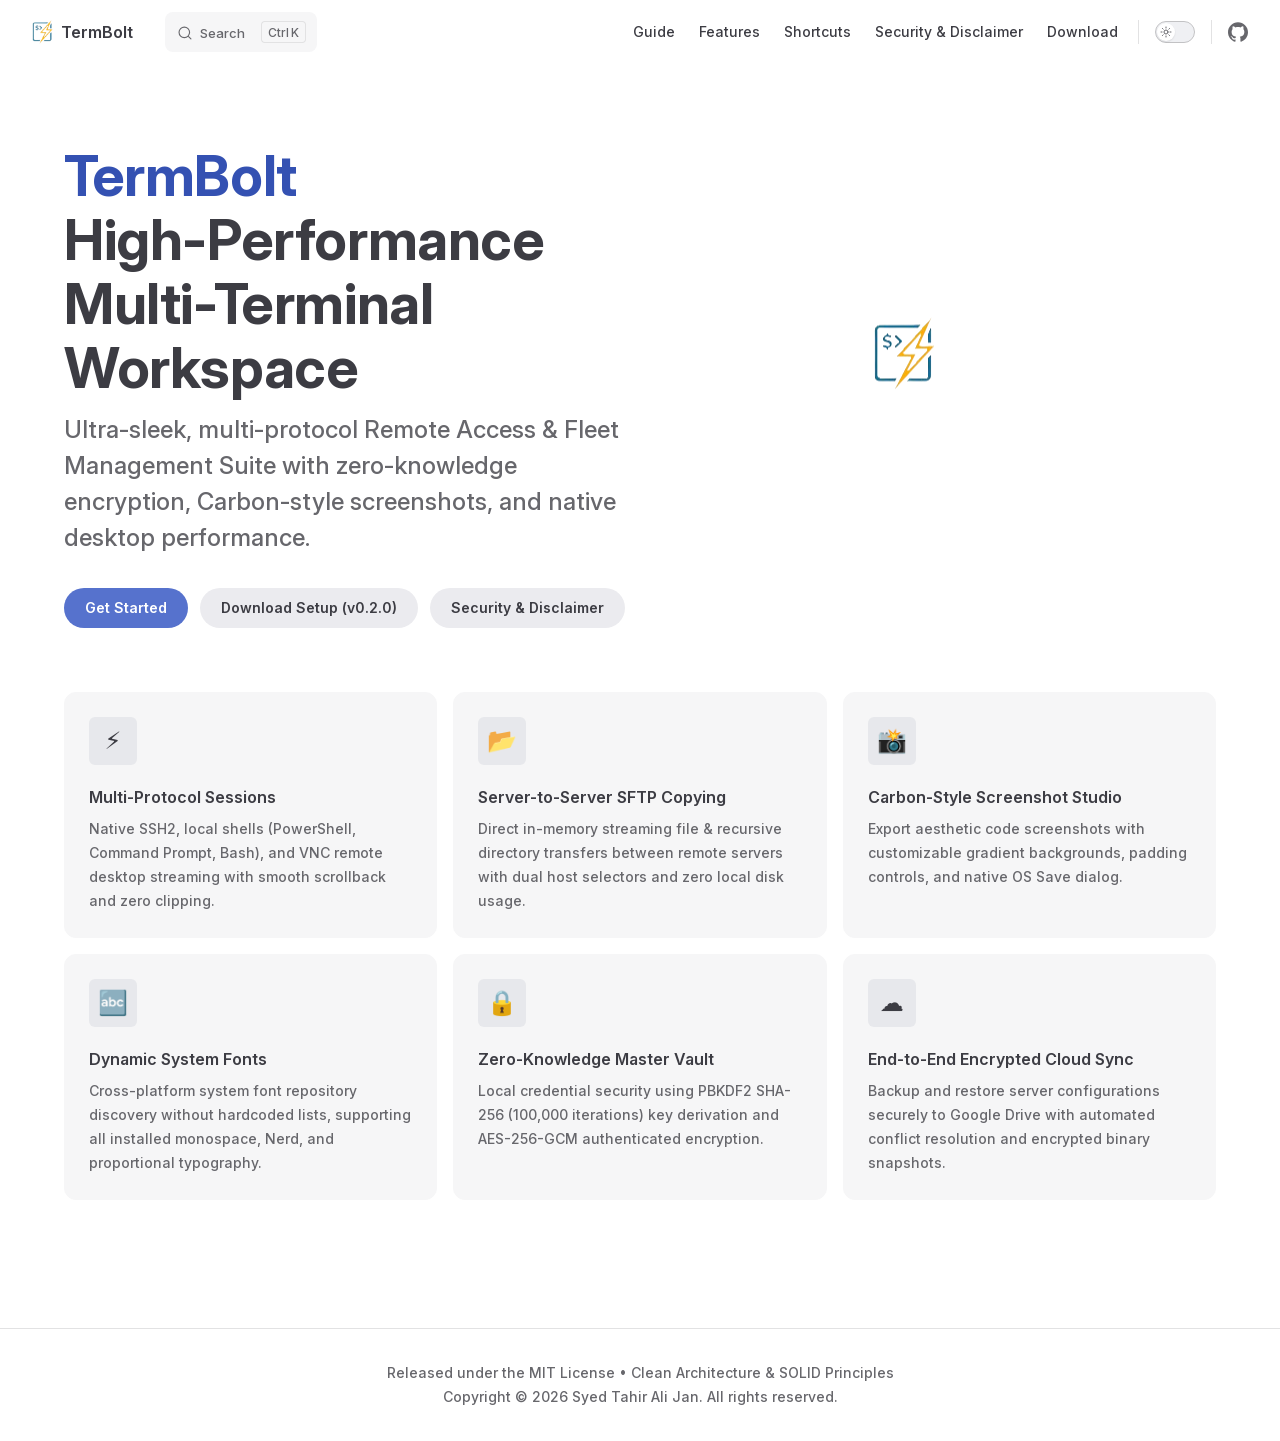
==== commit 2a1c0963: "deploy(docs): update online documentation for termbolt.tahirjan.com [skip ci] stahiralijan/termbolt@" ====
--- a/index.html
+++ b/index.html
@@ -9,11 +9,11 @@
     <link rel="preload stylesheet" href="/assets/style.BhX5jokk.css" as="style">
     <link rel="preload stylesheet" href="/vp-icons.css" as="style">
     
-    <script type="module" src="/assets/app.DtNKV6oy.js"></script>
+    <script type="module" src="/assets/app.u_Om1sX9.js"></script>
     <link rel="preload" href="/assets/inter-roman-latin.Di8DUHzh.woff2" as="font" type="font/woff2" crossorigin="">
-    <link rel="modulepreload" href="/assets/chunks/theme.CDICTsoH.js">
+    <link rel="modulepreload" href="/assets/chunks/theme.BLuszqQA.js">
     <link rel="modulepreload" href="/assets/chunks/framework.mRCPFc5l.js">
-    <link rel="modulepreload" href="/assets/index.md.BjaJrMVh.lean.js">
+    <link rel="modulepreload" href="/assets/index.md.BUhT5rM4.lean.js">
     <link rel="icon" type="image/png" href="/logo-32x32.png">
     <meta name="theme-color" content="#4f46e5">
     <meta property="og:type" content="website">
@@ -26,8 +26,8 @@
     <script id="check-mac-os">document.documentElement.classList.toggle("mac",/Mac|iPhone|iPod|iPad/i.test(navigator.platform));</script>
   </head>
   <body>
-    <div id="app"><div class="Layout" data-v-5d98c3a5><!--[--><!--]--><!--[--><span tabindex="-1" data-v-0b0ada53></span><a href="#VPContent" class="VPSkipLink visually-hidden" data-v-0b0ada53>Skip to content</a><!--]--><!----><header class="VPNav" data-v-5d98c3a5 data-v-ae24b3ad><div class="VPNavBar" data-v-ae24b3ad data-v-6aa21345><div class="wrapper" data-v-6aa21345><div class="container" data-v-6aa21345><div class="title" data-v-6aa21345><div class="VPNavBarTitle" data-v-6aa21345 data-v-1168a8e4><a class="title" href="/" data-v-1168a8e4><!--[--><!--]--><!--[--><img class="VPImage logo" src="/logo-32x32.png" alt data-v-8426fc1a><!--]--><span data-v-1168a8e4>TermBolt</span><!--[--><!--]--></a></div></div><div class="content" data-v-6aa21345><div class="content-body" data-v-6aa21345><!--[--><!--]--><div class="VPNavBarSearch search" data-v-6aa21345><!--[--><!----><div id="local-search"><button type="button" class="DocSearch DocSearch-Button" aria-label="Search"><span class="DocSearch-Button-Container"><span class="vp-icon DocSearch-Search-Icon"></span><span class="DocSearch-Button-Placeholder">Search</span></span><span class="DocSearch-Button-Keys"><kbd class="DocSearch-Button-Key"></kbd><kbd class="DocSearch-Button-Key">K</kbd></span></button></div><!--]--></div><nav aria-labelledby="main-nav-aria-label" class="VPNavBarMenu menu" data-v-6aa21345 data-v-dc692963><span id="main-nav-aria-label" class="visually-hidden" data-v-dc692963> Main Navigation </span><!--[--><!--[--><a class="VPLink link VPNavBarMenuLink" href="/guide/getting-started" tabindex="0" data-v-dc692963 data-v-e56f3d57><!--[--><span data-v-e56f3d57>Guide</span><!--]--></a><!--]--><!--[--><a class="VPLink link VPNavBarMenuLink" href="/guide/features" tabindex="0" data-v-dc692963 data-v-e56f3d57><!--[--><span data-v-e56f3d57>Features</span><!--]--></a><!--]--><!--[--><a class="VPLink link VPNavBarMenuLink" href="/guide/shortcuts" tabindex="0" data-v-dc692963 data-v-e56f3d57><!--[--><span data-v-e56f3d57>Shortcuts</span><!--]--></a><!--]--><!--[--><a class="VPLink link VPNavBarMenuLink" href="/guide/security-disclaimer" tabindex="0" data-v-dc692963 data-v-e56f3d57><!--[--><span data-v-e56f3d57>Security & Disclaimer</span><!--]--></a><!--]--><!--[--><a class="VPLink link VPNavBarMenuLink" href="/guide/download" tabindex="0" data-v-dc692963 data-v-e56f3d57><!--[--><span data-v-e56f3d57>Download</span><!--]--></a><!--]--><!--]--></nav><!----><div class="VPNavBarAppearance appearance" data-v-6aa21345 data-v-6c893767><button class="VPSwitch VPSwitchAppearance" type="button" role="switch" title aria-checked="false" data-v-6c893767 data-v-5337faa4 data-v-1d5665e3><span class="check" data-v-1d5665e3><span class="icon" data-v-1d5665e3><!--[--><span class="vpi-sun sun" data-v-5337faa4></span><span class="vpi-moon moon" data-v-5337faa4></span><!--]--></span></span></button></div><div class="VPSocialLinks VPNavBarSocialLinks social-links" data-v-6aa21345 data-v-0394ad82 data-v-7bc22406><!--[--><a class="VPSocialLink no-icon" href="https://github.com/stahiralijan/termbolt-releases" aria-label="github" target="_blank" rel="noopener" data-v-7bc22406 data-v-bd121fe5><span class="vpi-social-github"></span></a><!--]--></div><div class="VPFlyout VPNavBarExtra extra" data-v-6aa21345 data-v-bb2aa2f0 data-v-cf11d7a2><button type="button" class="button" aria-haspopup="true" aria-expanded="false" aria-label="extra navigation" data-v-cf11d7a2><span class="vpi-more-horizontal icon" data-v-cf11d7a2></span></button><div class="menu" data-v-cf11d7a2><div class="VPMenu" data-v-cf11d7a2 data-v-b98bc113><!----><!--[--><!--[--><!----><div class="group" data-v-bb2aa2f0><div class="item appearance" data-v-bb2aa2f0><p class="label" data-v-bb2aa2f0>Appearance</p><div class="appearance-action" data-v-bb2aa2f0><button class="VPSwitch VPSwitchAppearance" type="button" role="switch" title aria-checked="false" data-v-bb2aa2f0 data-v-5337faa4 data-v-1d5665e3><span class="check" data-v-1d5665e3><span class="icon" data-v-1d5665e3><!--[--><span class="vpi-sun sun" data-v-5337faa4></span><span class="vpi-moon moon" data-v-5337faa4></span><!--]--></span></span></button></div></div></div><div class="group" data-v-bb2aa2f0><div class="item social-links" data-v-bb2aa2f0><div class="VPSocialLinks social-links-list" data-v-bb2aa2f0 data-v-7bc22406><!--[--><a class="VPSocialLink no-icon" href="https://github.com/stahiralijan/termbolt-releases" aria-label="github" target="_blank" rel="noopener" data-v-7bc22406 data-v-bd121fe5><span class="vpi-social-github"></span></a><!--]--></div></div></div><!--]--><!--]--></div></div></div><!--[--><!--]--><button type="button" class="VPNavBarHamburger hamburger" aria-label="mobile navigation" aria-expanded="false" aria-controls="VPNavScreen" data-v-6aa21345 data-v-e5dd9c1c><span class="container" data-v-e5dd9c1c><span class="top" data-v-e5dd9c1c></span><span class="middle" data-v-e5dd9c1c></span><span class="bottom" data-v-e5dd9c1c></span></span></button></div></div></div></div><div class="divider" data-v-6aa21345><div class="divider-line" data-v-6aa21345></div></div></div><!----></header><!----><!----><div class="VPContent is-home" id="VPContent" data-v-5d98c3a5 data-v-1428d186><div class="VPHome" data-v-1428d186 data-v-8b561e3d><!--[--><!--]--><div class="VPHero has-image VPHomeHero" data-v-8b561e3d data-v-4f9c455b><div class="container" data-v-4f9c455b><div class="main" data-v-4f9c455b><!--[--><!--]--><!--[--><h1 class="heading" data-v-4f9c455b><span class="name clip" data-v-4f9c455b>TermBolt</span><span class="text" data-v-4f9c455b>High-Performance Multi-Terminal Workspace</span></h1><p class="tagline" data-v-4f9c455b>Ultra-sleek, multi-protocol Remote Access & Fleet Management Suite with zero-knowledge encryption, Carbon-style screenshots, and native desktop performance.</p><!--]--><!--[--><!--]--><div class="actions" data-v-4f9c455b><!--[--><div class="action" data-v-4f9c455b><a class="VPButton medium brand" href="/guide/getting-started" data-v-4f9c455b data-v-fa7799d5>Get Started</a></div><div class="action" data-v-4f9c455b><a class="VPButton medium alt" href="/guide/download" data-v-4f9c455b data-v-fa7799d5>Download Setup (v0.1.0)</a></div><div class="action" data-v-4f9c455b><a class="VPButton medium alt" href="/guide/security-disclaimer" data-v-4f9c455b data-v-fa7799d5>Security &amp; Disclaimer</a></div><!--]--></div><!--[--><!--]--></div><div class="image" data-v-4f9c455b><div class="image-container" data-v-4f9c455b><div class="image-bg" data-v-4f9c455b></div><!--[--><!--[--><img class="VPImage image-src" src="/logo-64x64.png" alt="TermBolt Logo" data-v-8426fc1a><!--]--><!--]--></div></div></div></div><!--[--><!--]--><!--[--><!--]--><div class="VPFeatures VPHomeFeatures" data-v-8b561e3d data-v-a6181336><div class="container" data-v-a6181336><div class="items" data-v-a6181336><!--[--><div class="grid-6 item" data-v-a6181336><div class="VPLink no-icon VPFeature" data-v-a6181336 data-v-a3976bdc><!--[--><article class="box" data-v-a3976bdc><div class="icon" data-v-a3976bdc>⚡</div><h2 class="title" data-v-a3976bdc>Multi-Protocol Sessions</h2><p class="details" data-v-a3976bdc>Native SSH2, local shells (PowerShell, Command Prompt, Bash), and VNC remote desktop streaming over secure encrypted tunnels.</p><!----></article><!--]--></div></div><div class="grid-6 item" data-v-a6181336><div class="VPLink no-icon VPFeature" data-v-a6181336 data-v-a3976bdc><!--[--><article class="box" data-v-a3976bdc><div class="icon" data-v-a3976bdc>📸</div><h2 class="title" data-v-a3976bdc>Carbon-Style Screenshot Studio</h2><p class="details" data-v-a3976bdc>Export aesthetic code screenshots with customizable gradient backgrounds, padding controls, and native OS Save dialog.</p><!----></article><!--]--></div></div><div class="grid-6 item" data-v-a6181336><div class="VPLink no-icon VPFeature" data-v-a6181336 data-v-a3976bdc><!--[--><article class="box" data-v-a3976bdc><div class="icon" data-v-a3976bdc>🔤</div><h2 class="title" data-v-a3976bdc>Dynamic System Fonts</h2><p class="details" data-v-a3976bdc>Cross-platform system font repository discovery without hardcoded lists, supporting all installed monospace, Nerd, and proportional typography.</p><!----></article><!--]--></div></div><div class="grid-6 item" data-v-a6181336><div class="VPLink no-icon VPFeature" data-v-a6181336 data-v-a3976bdc><!--[--><article class="box" data-v-a3976bdc><div class="icon" data-v-a3976bdc>🔒</div><h2 class="title" data-v-a3976bdc>Zero-Knowledge Master Vault</h2><p class="details" data-v-a3976bdc>Local credential security using PBKDF2 SHA-256 (100,000 iterations) key derivation and AES-256-GCM authenticated encryption.</p><!----></article><!--]--></div></div><div class="grid-6 item" data-v-a6181336><div class="VPLink no-icon VPFeature" data-v-a6181336 data-v-a3976bdc><!--[--><article class="box" data-v-a3976bdc><div class="icon" data-v-a3976bdc>☁️</div><h2 class="title" data-v-a3976bdc>End-to-End Encrypted Cloud Sync</h2><p class="details" data-v-a3976bdc>Backup and restore server configurations securely to Google Drive with automated conflict resolution and encrypted binary snapshots.</p><!----></article><!--]--></div></div><div class="grid-6 item" data-v-a6181336><div class="VPLink no-icon VPFeature" data-v-a6181336 data-v-a3976bdc><!--[--><article class="box" data-v-a3976bdc><div class="icon" data-v-a3976bdc>📂</div><h2 class="title" data-v-a3976bdc>Dual-Pane SFTP Manager</h2><p class="details" data-v-a3976bdc>Integrated dual-pane filesystem navigator with breadcrumbs, drag-and-drop batch queue, and direct remote server transfers.</p><!----></article><!--]--></div></div><!--]--></div></div></div><!--[--><!--]--><div class="vp-doc container" style="" data-v-8b561e3d data-v-8e2d4988><!--[--><div style="position:relative;" data-v-8b561e3d><div></div></div><!--]--></div></div></div><footer class="VPFooter" data-v-5d98c3a5 data-v-e315a0ad><div class="container" data-v-e315a0ad><p class="message" data-v-e315a0ad>Released under the MIT License • Clean Architecture & SOLID Principles</p><p class="copyright" data-v-e315a0ad>Copyright © 2026 Syed Tahir Ali Jan. All rights reserved.</p></div></footer><!--[--><!--]--></div></div>
-    <script>window.__VP_HASH_MAP__=JSON.parse("{\"guide_download.md\":\"Bgi9NzKR\",\"guide_features.md\":\"6EE_UmZV\",\"guide_getting-started.md\":\"B62dYmYU\",\"guide_security-disclaimer.md\":\"BkVj3K8o\",\"guide_shortcuts.md\":\"BrjGb_qy\",\"index.md\":\"BjaJrMVh\"}");window.__VP_SITE_DATA__=JSON.parse("{\"lang\":\"en-US\",\"dir\":\"ltr\",\"title\":\"TermBolt\",\"description\":\"High-Performance Multi-Terminal Remote Access & Fleet Management Suite\",\"base\":\"/\",\"head\":[],\"router\":{\"prefetchLinks\":true},\"appearance\":true,\"themeConfig\":{\"logo\":\"/logo-32x32.png\",\"siteTitle\":\"TermBolt\",\"nav\":[{\"text\":\"Guide\",\"link\":\"/guide/getting-started\"},{\"text\":\"Features\",\"link\":\"/guide/features\"},{\"text\":\"Shortcuts\",\"link\":\"/guide/shortcuts\"},{\"text\":\"Security & Disclaimer\",\"link\":\"/guide/security-disclaimer\"},{\"text\":\"Download\",\"link\":\"/guide/download\"}],\"sidebar\":[{\"text\":\"Getting Started\",\"items\":[{\"text\":\"Introduction & Setup\",\"link\":\"/guide/getting-started\"},{\"text\":\"Core Features Tour\",\"link\":\"/guide/features\"},{\"text\":\"Keyboard Shortcuts\",\"link\":\"/guide/shortcuts\"}]},{\"text\":\"Operations & Tools\",\"items\":[{\"text\":\"Terminal Screenshot Studio\",\"link\":\"/guide/features#screenshot-studio\"},{\"text\":\"System Font Management\",\"link\":\"/guide/features#system-fonts\"},{\"text\":\"Encrypted Master Vault\",\"link\":\"/guide/features#master-vault\"},{\"text\":\"Cloud Storage Sync\",\"link\":\"/guide/features#cloud-sync\"},{\"text\":\"Dual-Pane SFTP Manager\",\"link\":\"/guide/features#sftp-manager\"}]},{\"text\":\"Trust & Releases\",\"items\":[{\"text\":\"Security & Disclaimer\",\"link\":\"/guide/security-disclaimer\"},{\"text\":\"Download Latest Release\",\"link\":\"/guide/download\"}]}],\"socialLinks\":[{\"icon\":\"github\",\"link\":\"https://github.com/stahiralijan/termbolt-releases\"}],\"footer\":{\"message\":\"Released under the MIT License • Clean Architecture & SOLID Principles\",\"copyright\":\"Copyright © 2026 Syed Tahir Ali Jan. All rights reserved.\"},\"search\":{\"provider\":\"local\"}},\"locales\":{},\"scrollOffset\":134,\"cleanUrls\":true}");</script>
+    <div id="app"><div class="Layout" data-v-5d98c3a5><!--[--><!--]--><!--[--><span tabindex="-1" data-v-0b0ada53></span><a href="#VPContent" class="VPSkipLink visually-hidden" data-v-0b0ada53>Skip to content</a><!--]--><!----><header class="VPNav" data-v-5d98c3a5 data-v-ae24b3ad><div class="VPNavBar" data-v-ae24b3ad data-v-6aa21345><div class="wrapper" data-v-6aa21345><div class="container" data-v-6aa21345><div class="title" data-v-6aa21345><div class="VPNavBarTitle" data-v-6aa21345 data-v-1168a8e4><a class="title" href="/" data-v-1168a8e4><!--[--><!--]--><!--[--><img class="VPImage logo" src="/logo-32x32.png" alt data-v-8426fc1a><!--]--><span data-v-1168a8e4>TermBolt</span><!--[--><!--]--></a></div></div><div class="content" data-v-6aa21345><div class="content-body" data-v-6aa21345><!--[--><!--]--><div class="VPNavBarSearch search" data-v-6aa21345><!--[--><!----><div id="local-search"><button type="button" class="DocSearch DocSearch-Button" aria-label="Search"><span class="DocSearch-Button-Container"><span class="vp-icon DocSearch-Search-Icon"></span><span class="DocSearch-Button-Placeholder">Search</span></span><span class="DocSearch-Button-Keys"><kbd class="DocSearch-Button-Key"></kbd><kbd class="DocSearch-Button-Key">K</kbd></span></button></div><!--]--></div><nav aria-labelledby="main-nav-aria-label" class="VPNavBarMenu menu" data-v-6aa21345 data-v-dc692963><span id="main-nav-aria-label" class="visually-hidden" data-v-dc692963> Main Navigation </span><!--[--><!--[--><a class="VPLink link VPNavBarMenuLink" href="/guide/getting-started" tabindex="0" data-v-dc692963 data-v-e56f3d57><!--[--><span data-v-e56f3d57>Guide</span><!--]--></a><!--]--><!--[--><a class="VPLink link VPNavBarMenuLink" href="/guide/features" tabindex="0" data-v-dc692963 data-v-e56f3d57><!--[--><span data-v-e56f3d57>Features</span><!--]--></a><!--]--><!--[--><a class="VPLink link VPNavBarMenuLink" href="/guide/shortcuts" tabindex="0" data-v-dc692963 data-v-e56f3d57><!--[--><span data-v-e56f3d57>Shortcuts</span><!--]--></a><!--]--><!--[--><a class="VPLink link VPNavBarMenuLink" href="/guide/security-disclaimer" tabindex="0" data-v-dc692963 data-v-e56f3d57><!--[--><span data-v-e56f3d57>Security & Disclaimer</span><!--]--></a><!--]--><!--[--><a class="VPLink link VPNavBarMenuLink" href="/guide/download" tabindex="0" data-v-dc692963 data-v-e56f3d57><!--[--><span data-v-e56f3d57>Download</span><!--]--></a><!--]--><!--]--></nav><!----><div class="VPNavBarAppearance appearance" data-v-6aa21345 data-v-6c893767><button class="VPSwitch VPSwitchAppearance" type="button" role="switch" title aria-checked="false" data-v-6c893767 data-v-5337faa4 data-v-1d5665e3><span class="check" data-v-1d5665e3><span class="icon" data-v-1d5665e3><!--[--><span class="vpi-sun sun" data-v-5337faa4></span><span class="vpi-moon moon" data-v-5337faa4></span><!--]--></span></span></button></div><div class="VPSocialLinks VPNavBarSocialLinks social-links" data-v-6aa21345 data-v-0394ad82 data-v-7bc22406><!--[--><a class="VPSocialLink no-icon" href="https://github.com/stahiralijan/termbolt-releases" aria-label="github" target="_blank" rel="noopener" data-v-7bc22406 data-v-bd121fe5><span class="vpi-social-github"></span></a><!--]--></div><div class="VPFlyout VPNavBarExtra extra" data-v-6aa21345 data-v-bb2aa2f0 data-v-cf11d7a2><button type="button" class="button" aria-haspopup="true" aria-expanded="false" aria-label="extra navigation" data-v-cf11d7a2><span class="vpi-more-horizontal icon" data-v-cf11d7a2></span></button><div class="menu" data-v-cf11d7a2><div class="VPMenu" data-v-cf11d7a2 data-v-b98bc113><!----><!--[--><!--[--><!----><div class="group" data-v-bb2aa2f0><div class="item appearance" data-v-bb2aa2f0><p class="label" data-v-bb2aa2f0>Appearance</p><div class="appearance-action" data-v-bb2aa2f0><button class="VPSwitch VPSwitchAppearance" type="button" role="switch" title aria-checked="false" data-v-bb2aa2f0 data-v-5337faa4 data-v-1d5665e3><span class="check" data-v-1d5665e3><span class="icon" data-v-1d5665e3><!--[--><span class="vpi-sun sun" data-v-5337faa4></span><span class="vpi-moon moon" data-v-5337faa4></span><!--]--></span></span></button></div></div></div><div class="group" data-v-bb2aa2f0><div class="item social-links" data-v-bb2aa2f0><div class="VPSocialLinks social-links-list" data-v-bb2aa2f0 data-v-7bc22406><!--[--><a class="VPSocialLink no-icon" href="https://github.com/stahiralijan/termbolt-releases" aria-label="github" target="_blank" rel="noopener" data-v-7bc22406 data-v-bd121fe5><span class="vpi-social-github"></span></a><!--]--></div></div></div><!--]--><!--]--></div></div></div><!--[--><!--]--><button type="button" class="VPNavBarHamburger hamburger" aria-label="mobile navigation" aria-expanded="false" aria-controls="VPNavScreen" data-v-6aa21345 data-v-e5dd9c1c><span class="container" data-v-e5dd9c1c><span class="top" data-v-e5dd9c1c></span><span class="middle" data-v-e5dd9c1c></span><span class="bottom" data-v-e5dd9c1c></span></span></button></div></div></div></div><div class="divider" data-v-6aa21345><div class="divider-line" data-v-6aa21345></div></div></div><!----></header><!----><!----><div class="VPContent is-home" id="VPContent" data-v-5d98c3a5 data-v-1428d186><div class="VPHome" data-v-1428d186 data-v-8b561e3d><!--[--><!--]--><div class="VPHero has-image VPHomeHero" data-v-8b561e3d data-v-4f9c455b><div class="container" data-v-4f9c455b><div class="main" data-v-4f9c455b><!--[--><!--]--><!--[--><h1 class="heading" data-v-4f9c455b><span class="name clip" data-v-4f9c455b>TermBolt</span><span class="text" data-v-4f9c455b>High-Performance Multi-Terminal Workspace</span></h1><p class="tagline" data-v-4f9c455b>Ultra-sleek, multi-protocol Remote Access & Fleet Management Suite with zero-knowledge encryption, Carbon-style screenshots, and native desktop performance.</p><!--]--><!--[--><!--]--><div class="actions" data-v-4f9c455b><!--[--><div class="action" data-v-4f9c455b><a class="VPButton medium brand" href="/guide/getting-started" data-v-4f9c455b data-v-fa7799d5>Get Started</a></div><div class="action" data-v-4f9c455b><a class="VPButton medium alt" href="/guide/download" data-v-4f9c455b data-v-fa7799d5>Download Setup (v0.2.0)</a></div><div class="action" data-v-4f9c455b><a class="VPButton medium alt" href="/guide/security-disclaimer" data-v-4f9c455b data-v-fa7799d5>Security &amp; Disclaimer</a></div><!--]--></div><!--[--><!--]--></div><div class="image" data-v-4f9c455b><div class="image-container" data-v-4f9c455b><div class="image-bg" data-v-4f9c455b></div><!--[--><!--[--><img class="VPImage image-src" src="/logo-64x64.png" alt="TermBolt Logo" data-v-8426fc1a><!--]--><!--]--></div></div></div></div><!--[--><!--]--><!--[--><!--]--><div class="VPFeatures VPHomeFeatures" data-v-8b561e3d data-v-a6181336><div class="container" data-v-a6181336><div class="items" data-v-a6181336><!--[--><div class="grid-6 item" data-v-a6181336><div class="VPLink no-icon VPFeature" data-v-a6181336 data-v-a3976bdc><!--[--><article class="box" data-v-a3976bdc><div class="icon" data-v-a3976bdc>⚡</div><h2 class="title" data-v-a3976bdc>Multi-Protocol Sessions</h2><p class="details" data-v-a3976bdc>Native SSH2, local shells (PowerShell, Command Prompt, Bash), and VNC remote desktop streaming with smooth scrollback and zero clipping.</p><!----></article><!--]--></div></div><div class="grid-6 item" data-v-a6181336><div class="VPLink no-icon VPFeature" data-v-a6181336 data-v-a3976bdc><!--[--><article class="box" data-v-a3976bdc><div class="icon" data-v-a3976bdc>📂</div><h2 class="title" data-v-a3976bdc>Server-to-Server SFTP Copying</h2><p class="details" data-v-a3976bdc>Direct in-memory streaming file & recursive directory transfers between remote servers with dual host selectors and zero local disk usage.</p><!----></article><!--]--></div></div><div class="grid-6 item" data-v-a6181336><div class="VPLink no-icon VPFeature" data-v-a6181336 data-v-a3976bdc><!--[--><article class="box" data-v-a3976bdc><div class="icon" data-v-a3976bdc>📸</div><h2 class="title" data-v-a3976bdc>Carbon-Style Screenshot Studio</h2><p class="details" data-v-a3976bdc>Export aesthetic code screenshots with customizable gradient backgrounds, padding controls, and native OS Save dialog.</p><!----></article><!--]--></div></div><div class="grid-6 item" data-v-a6181336><div class="VPLink no-icon VPFeature" data-v-a6181336 data-v-a3976bdc><!--[--><article class="box" data-v-a3976bdc><div class="icon" data-v-a3976bdc>🔤</div><h2 class="title" data-v-a3976bdc>Dynamic System Fonts</h2><p class="details" data-v-a3976bdc>Cross-platform system font repository discovery without hardcoded lists, supporting all installed monospace, Nerd, and proportional typography.</p><!----></article><!--]--></div></div><div class="grid-6 item" data-v-a6181336><div class="VPLink no-icon VPFeature" data-v-a6181336 data-v-a3976bdc><!--[--><article class="box" data-v-a3976bdc><div class="icon" data-v-a3976bdc>🔒</div><h2 class="title" data-v-a3976bdc>Zero-Knowledge Master Vault</h2><p class="details" data-v-a3976bdc>Local credential security using PBKDF2 SHA-256 (100,000 iterations) key derivation and AES-256-GCM authenticated encryption.</p><!----></article><!--]--></div></div><div class="grid-6 item" data-v-a6181336><div class="VPLink no-icon VPFeature" data-v-a6181336 data-v-a3976bdc><!--[--><article class="box" data-v-a3976bdc><div class="icon" data-v-a3976bdc>☁️</div><h2 class="title" data-v-a3976bdc>End-to-End Encrypted Cloud Sync</h2><p class="details" data-v-a3976bdc>Backup and restore server configurations securely to Google Drive with automated conflict resolution and encrypted binary snapshots.</p><!----></article><!--]--></div></div><!--]--></div></div></div><!--[--><!--]--><div class="vp-doc container" style="" data-v-8b561e3d data-v-8e2d4988><!--[--><div style="position:relative;" data-v-8b561e3d><div></div></div><!--]--></div></div></div><footer class="VPFooter" data-v-5d98c3a5 data-v-e315a0ad><div class="container" data-v-e315a0ad><p class="message" data-v-e315a0ad>Released under the MIT License • Clean Architecture & SOLID Principles</p><p class="copyright" data-v-e315a0ad>Copyright © 2026 Syed Tahir Ali Jan. All rights reserved.</p></div></footer><!--[--><!--]--></div></div>
+    <script>window.__VP_HASH_MAP__=JSON.parse("{\"guide_download.md\":\"BJRclqNK\",\"guide_features.md\":\"BAM52nDP\",\"guide_getting-started.md\":\"DC3h8vP6\",\"guide_security-disclaimer.md\":\"BkVj3K8o\",\"guide_shortcuts.md\":\"BrjGb_qy\",\"index.md\":\"BUhT5rM4\"}");window.__VP_SITE_DATA__=JSON.parse("{\"lang\":\"en-US\",\"dir\":\"ltr\",\"title\":\"TermBolt\",\"description\":\"High-Performance Multi-Terminal Remote Access & Fleet Management Suite\",\"base\":\"/\",\"head\":[],\"router\":{\"prefetchLinks\":true},\"appearance\":true,\"themeConfig\":{\"logo\":\"/logo-32x32.png\",\"siteTitle\":\"TermBolt\",\"nav\":[{\"text\":\"Guide\",\"link\":\"/guide/getting-started\"},{\"text\":\"Features\",\"link\":\"/guide/features\"},{\"text\":\"Shortcuts\",\"link\":\"/guide/shortcuts\"},{\"text\":\"Security & Disclaimer\",\"link\":\"/guide/security-disclaimer\"},{\"text\":\"Download\",\"link\":\"/guide/download\"}],\"sidebar\":[{\"text\":\"Getting Started\",\"items\":[{\"text\":\"Introduction & Setup\",\"link\":\"/guide/getting-started\"},{\"text\":\"Core Features Tour\",\"link\":\"/guide/features\"},{\"text\":\"Keyboard Shortcuts\",\"link\":\"/guide/shortcuts\"}]},{\"text\":\"Operations & Tools\",\"items\":[{\"text\":\"Terminal Screenshot Studio\",\"link\":\"/guide/features#screenshot-studio\"},{\"text\":\"System Font Management\",\"link\":\"/guide/features#system-fonts\"},{\"text\":\"Encrypted Master Vault\",\"link\":\"/guide/features#master-vault\"},{\"text\":\"Cloud Storage Sync\",\"link\":\"/guide/features#cloud-sync\"},{\"text\":\"Dual-Pane SFTP Manager\",\"link\":\"/guide/features#sftp-manager\"}]},{\"text\":\"Trust & Releases\",\"items\":[{\"text\":\"Security & Disclaimer\",\"link\":\"/guide/security-disclaimer\"},{\"text\":\"Download Latest Release\",\"link\":\"/guide/download\"}]}],\"socialLinks\":[{\"icon\":\"github\",\"link\":\"https://github.com/stahiralijan/termbolt-releases\"}],\"footer\":{\"message\":\"Released under the MIT License • Clean Architecture & SOLID Principles\",\"copyright\":\"Copyright © 2026 Syed Tahir Ali Jan. All rights reserved.\"},\"search\":{\"provider\":\"local\"}},\"locales\":{},\"scrollOffset\":134,\"cleanUrls\":true}");</script>
     
   </body>
 </html>
